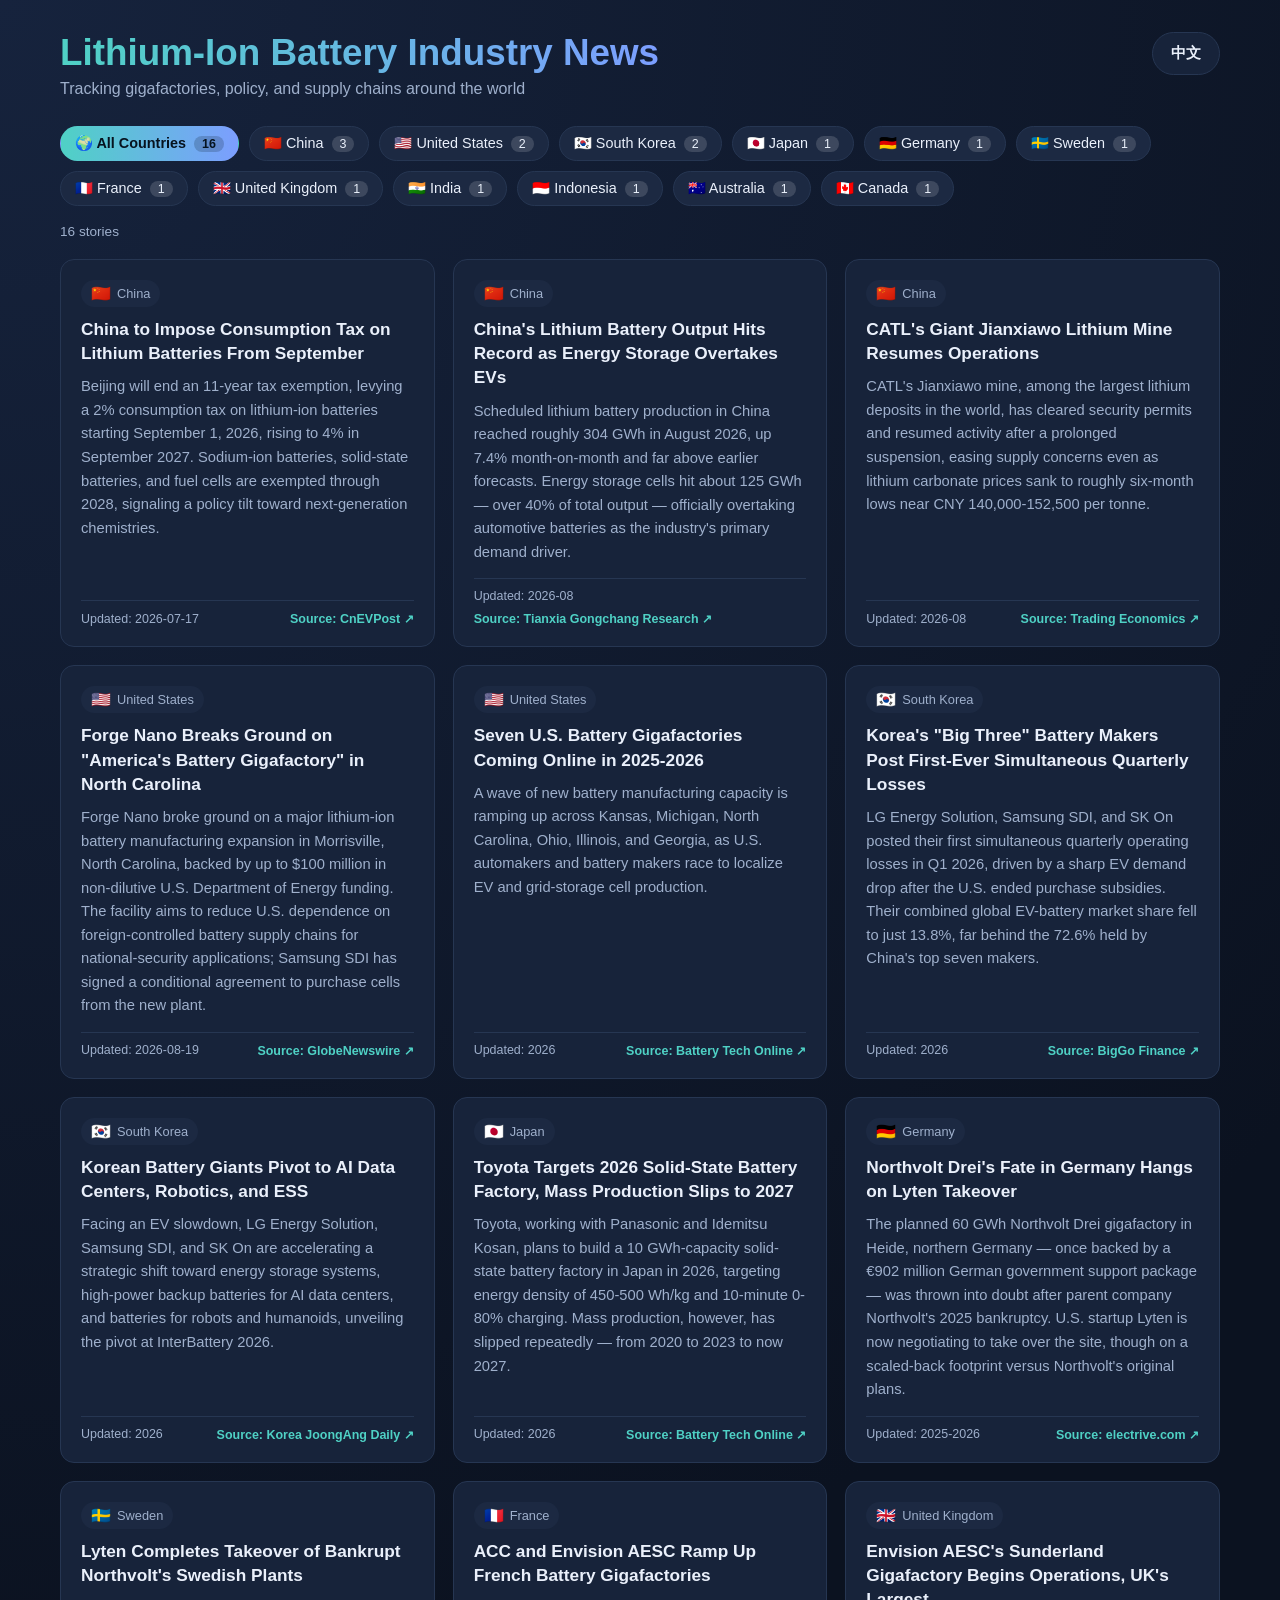
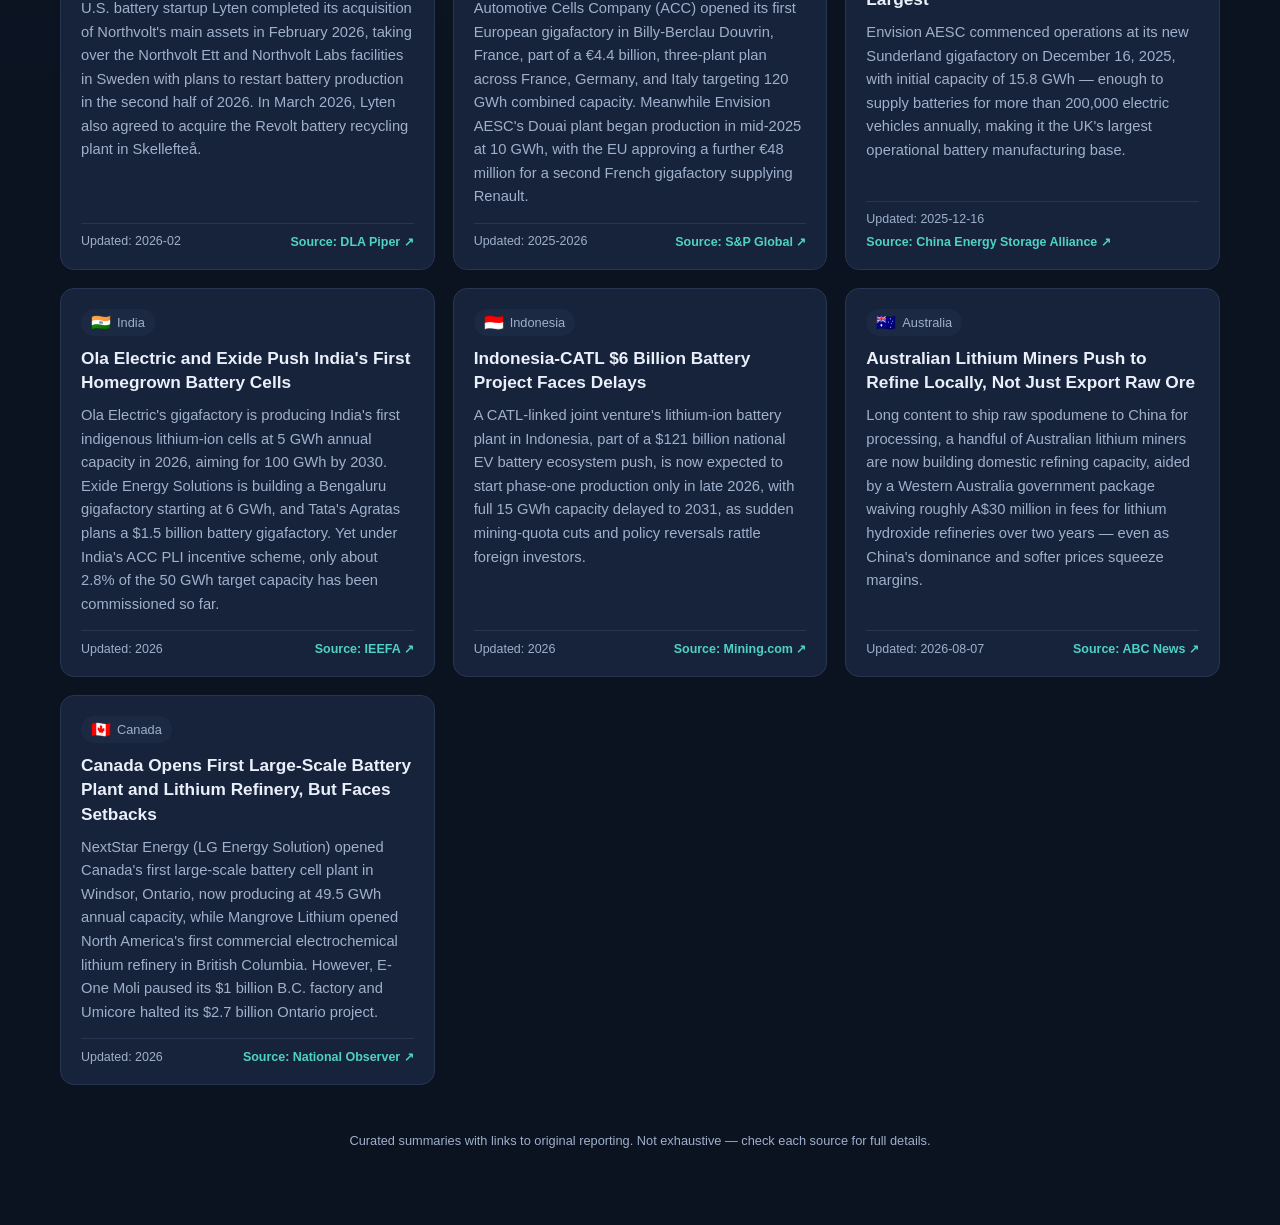
==== index.html @ c5f4ab33 "Add bilingual lithium-ion battery industry news site Static site aggregating 16 sourced news stories" ====
<!DOCTYPE html>
<html lang="en">
<head>
  <meta charset="UTF-8" />
  <meta name="viewport" content="width=device-width, initial-scale=1.0" />
  <title>Lithium-Ion Battery Industry News</title>
  <link rel="stylesheet" href="css/style.css" />
</head>
<body>
  <div class="page">
    <header class="hero">
      <div class="hero__text">
        <h1 id="site-title">Lithium-Ion Battery Industry News</h1>
        <p id="site-subtitle">Tracking gigafactories, policy, and supply chains around the world</p>
      </div>
      <button id="lang-toggle" type="button">中文</button>
    </header>

    <nav class="chips" id="country-chips" aria-label="Filter by country"></nav>
    <p class="result-count" id="result-count"></p>

    <main class="grid" id="news-grid"></main>

    <footer class="site-footer">
      <p>Curated summaries with links to original reporting. Not exhaustive — check each source for full details.</p>
    </footer>
  </div>

  <script src="js/data.js"></script>
  <script src="js/app.js"></script>
</body>
</html>
---- css/style.css ----
:root {
  --bg: #0b1220;
  --bg-soft: #121b2e;
  --panel: #17233a;
  --border: #263652;
  --text: #eaf0fb;
  --text-dim: #9fb0cc;
  --accent: #4fd1c5;
  --accent-2: #7c9eff;
  --chip-bg: #1c2942;
  --radius: 14px;
}

* {
  box-sizing: border-box;
}

body {
  margin: 0;
  font-family: "Segoe UI", "PingFang SC", "Microsoft YaHei", -apple-system,
    BlinkMacSystemFont, sans-serif;
  background: radial-gradient(circle at top left, #16233d, var(--bg) 55%);
  color: var(--text);
  min-height: 100vh;
}

.page {
  max-width: 1200px;
  margin: 0 auto;
  padding: 32px 20px 64px;
}

header.hero {
  display: flex;
  justify-content: space-between;
  align-items: flex-start;
  gap: 24px;
  margin-bottom: 28px;
  flex-wrap: wrap;
}

.hero__text h1 {
  font-size: clamp(1.6rem, 3vw, 2.3rem);
  margin: 0 0 6px;
  background: linear-gradient(90deg, var(--accent), var(--accent-2));
  -webkit-background-clip: text;
  background-clip: text;
  color: transparent;
}

.hero__text p {
  margin: 0;
  color: var(--text-dim);
  font-size: 1rem;
}

#lang-toggle {
  background: var(--panel);
  border: 1px solid var(--border);
  color: var(--text);
  padding: 10px 18px;
  border-radius: 999px;
  cursor: pointer;
  font-size: 0.95rem;
  font-weight: 600;
  transition: border-color 0.15s ease, transform 0.15s ease;
  white-space: nowrap;
}

#lang-toggle:hover {
  border-color: var(--accent);
  transform: translateY(-1px);
}

.chips {
  display: flex;
  flex-wrap: wrap;
  gap: 10px;
  margin-bottom: 18px;
}

.chip {
  display: inline-flex;
  align-items: center;
  gap: 8px;
  background: var(--chip-bg);
  border: 1px solid var(--border);
  color: var(--text);
  padding: 8px 14px;
  border-radius: 999px;
  cursor: pointer;
  font-size: 0.9rem;
  transition: all 0.15s ease;
}

.chip:hover {
  border-color: var(--accent-2);
}

.chip--active {
  background: linear-gradient(90deg, var(--accent), var(--accent-2));
  color: #06131f;
  border-color: transparent;
  font-weight: 700;
}

.chip__count {
  background: rgba(255, 255, 255, 0.15);
  border-radius: 999px;
  padding: 1px 8px;
  font-size: 0.78rem;
}

.chip--active .chip__count {
  background: rgba(6, 19, 31, 0.2);
}

.result-count {
  color: var(--text-dim);
  font-size: 0.85rem;
  margin: 4px 0 20px;
}

.grid {
  display: grid;
  grid-template-columns: repeat(auto-fill, minmax(300px, 1fr));
  gap: 18px;
}

.card {
  background: var(--panel);
  border: 1px solid var(--border);
  border-radius: var(--radius);
  padding: 20px;
  display: flex;
  flex-direction: column;
  gap: 10px;
  transition: transform 0.15s ease, border-color 0.15s ease;
}

.card:hover {
  transform: translateY(-3px);
  border-color: var(--accent-2);
}

.card__tag {
  display: inline-flex;
  align-items: center;
  gap: 6px;
  align-self: flex-start;
  background: var(--chip-bg);
  padding: 4px 10px;
  border-radius: 999px;
  font-size: 0.8rem;
  color: var(--text-dim);
}

.card__flag {
  font-size: 1rem;
}

.card__title {
  font-size: 1.08rem;
  margin: 0;
  line-height: 1.4;
}

.card__desc {
  color: var(--text-dim);
  font-size: 0.92rem;
  line-height: 1.6;
  margin: 0;
  flex: 1;
}

.card__footer {
  display: flex;
  justify-content: space-between;
  align-items: center;
  flex-wrap: wrap;
  gap: 8px;
  font-size: 0.78rem;
  border-top: 1px solid var(--border);
  padding-top: 10px;
  margin-top: 4px;
}

.card__date {
  color: var(--text-dim);
}

.card__source {
  color: var(--accent);
  text-decoration: none;
  font-weight: 600;
}

.card__source:hover {
  text-decoration: underline;
}

.empty-state {
  color: var(--text-dim);
  grid-column: 1 / -1;
  text-align: center;
  padding: 40px 0;
}

footer.site-footer {
  margin-top: 48px;
  text-align: center;
  color: var(--text-dim);
  font-size: 0.8rem;
}

@media (max-width: 480px) {
  header.hero {
    flex-direction: column;
  }
  #lang-toggle {
    align-self: flex-start;
  }
}
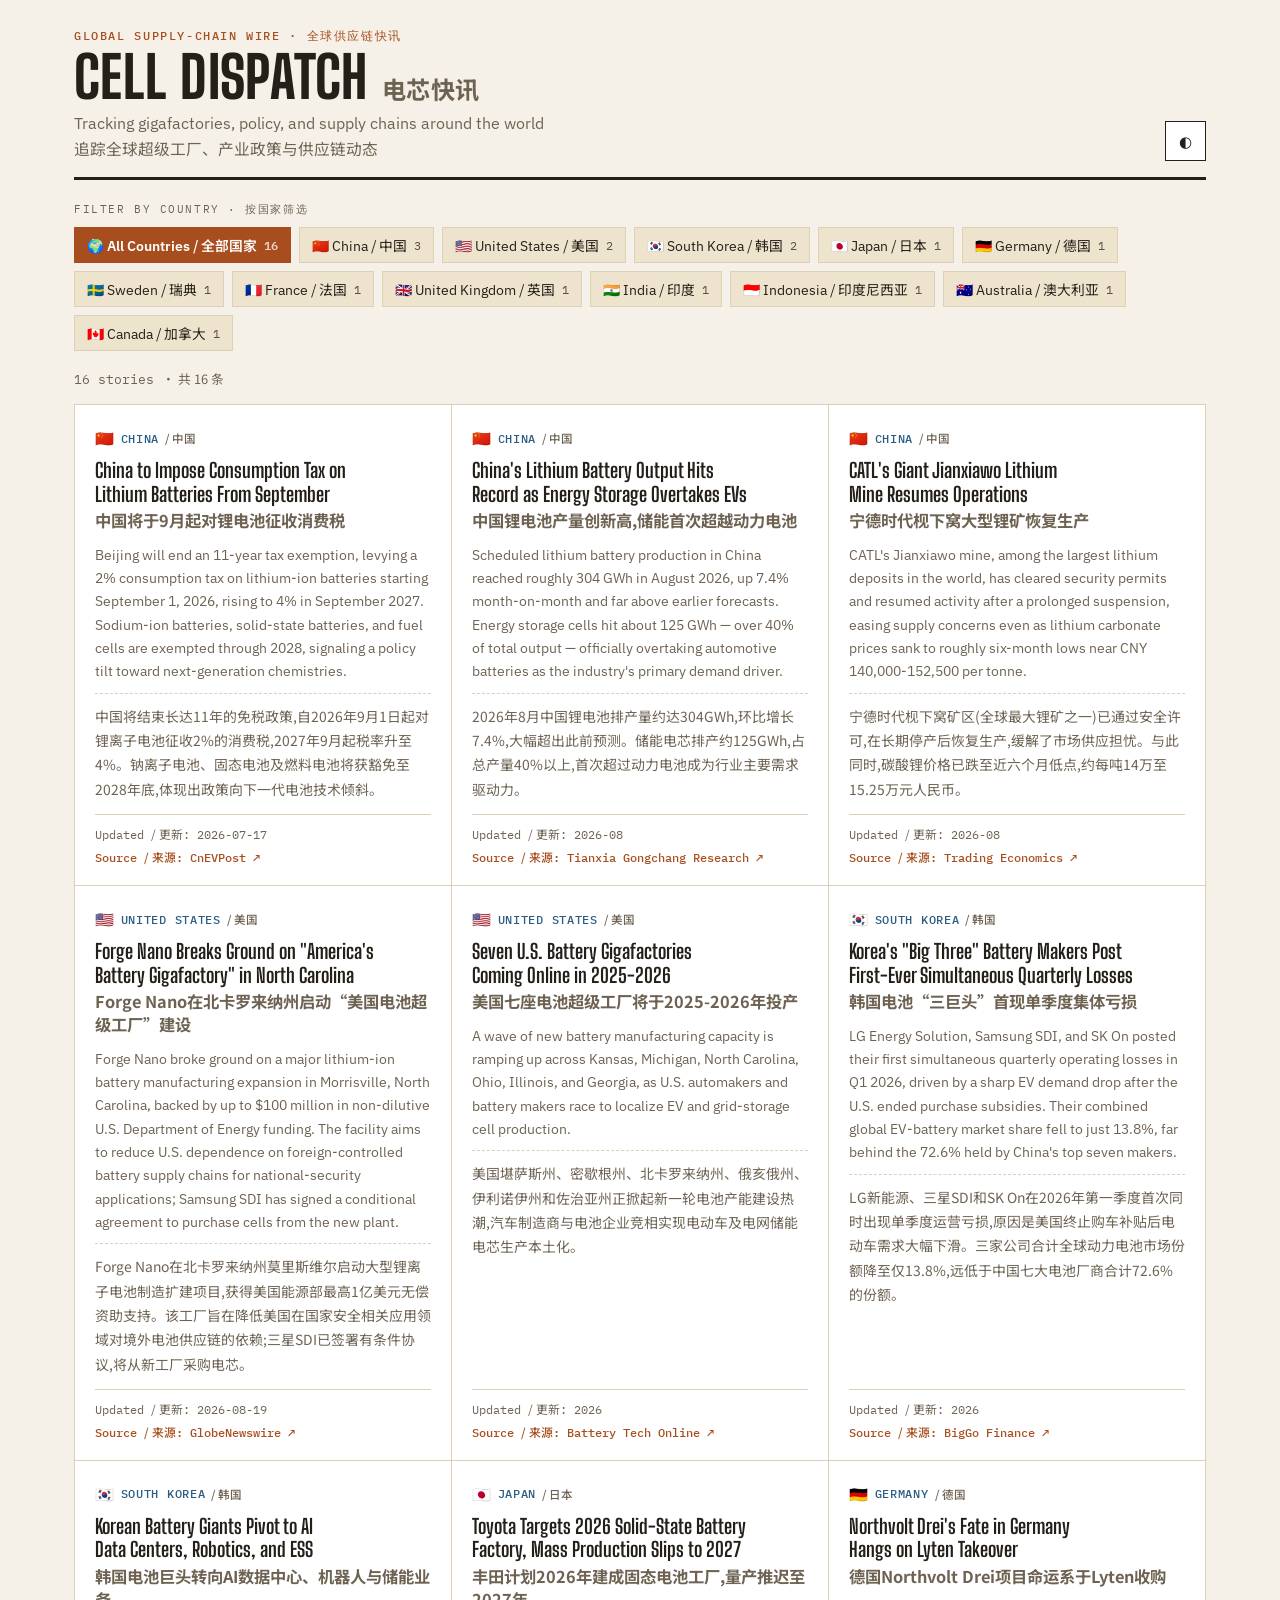
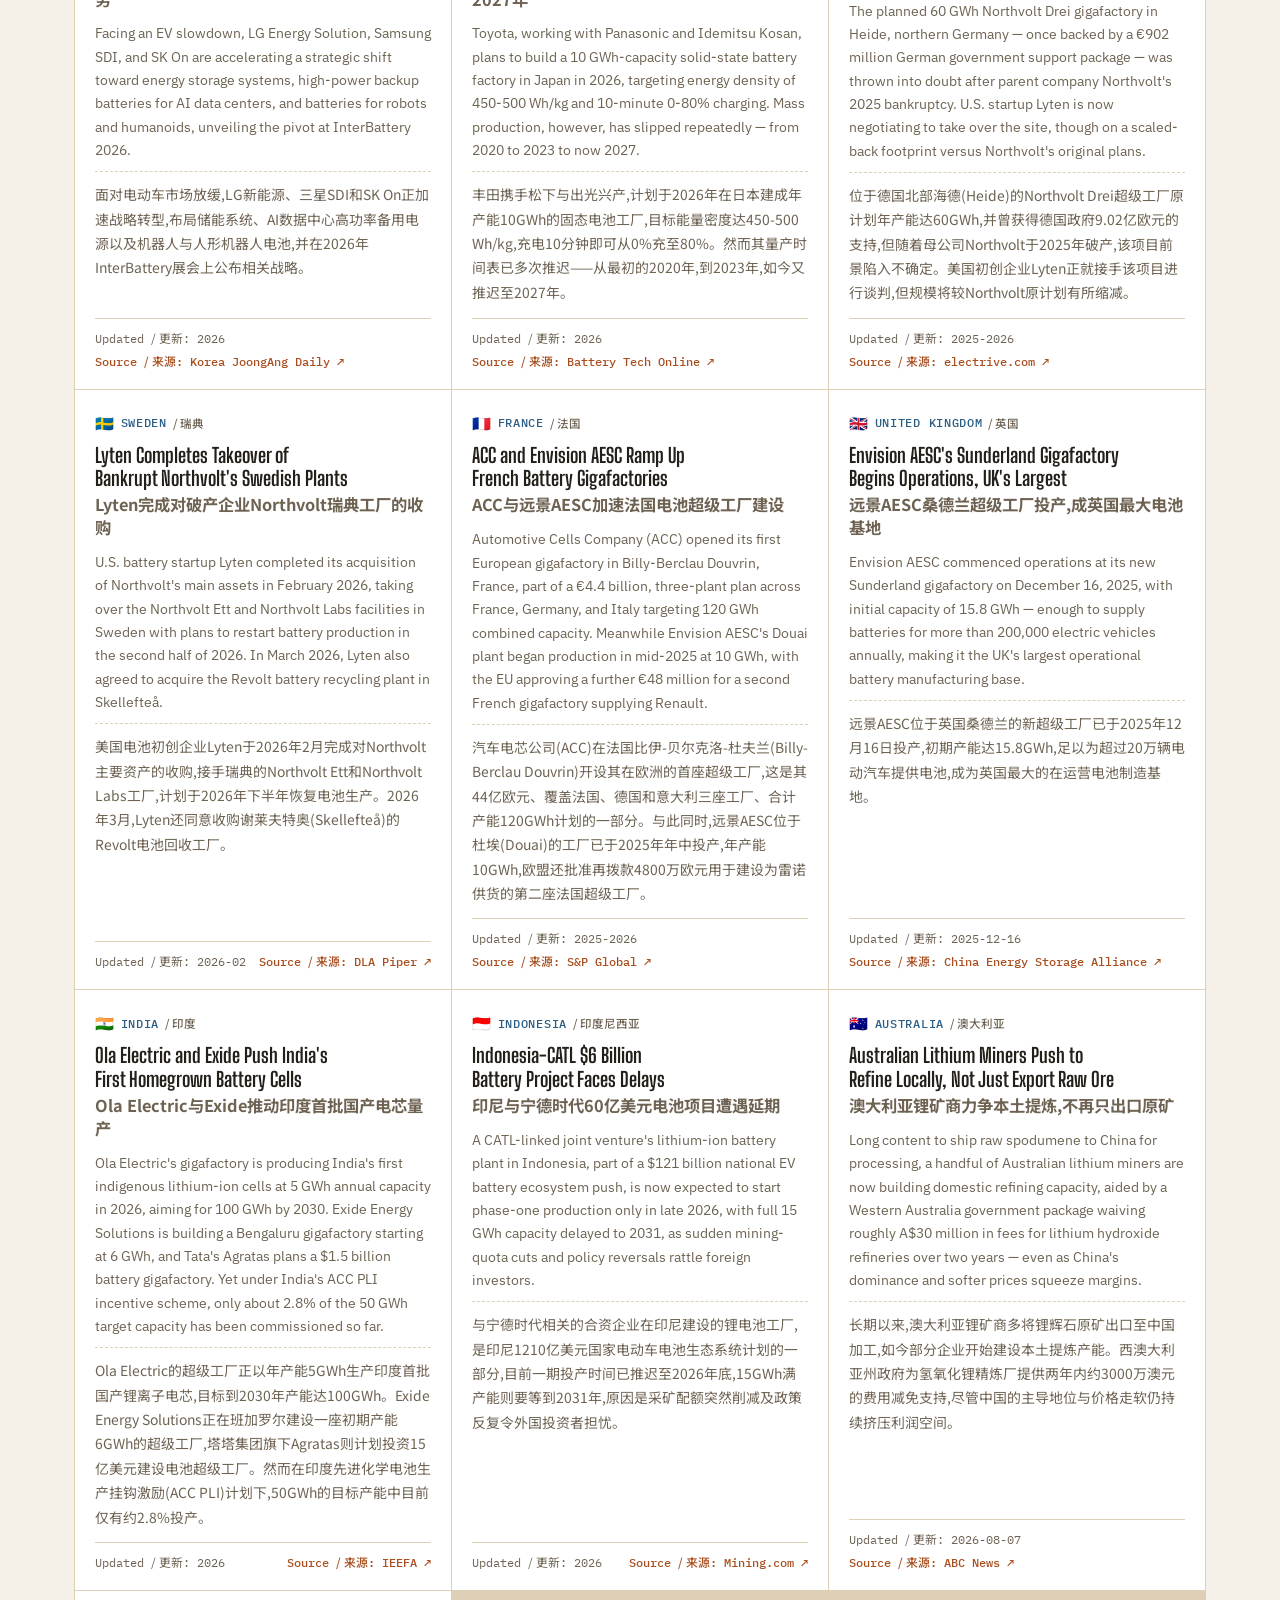
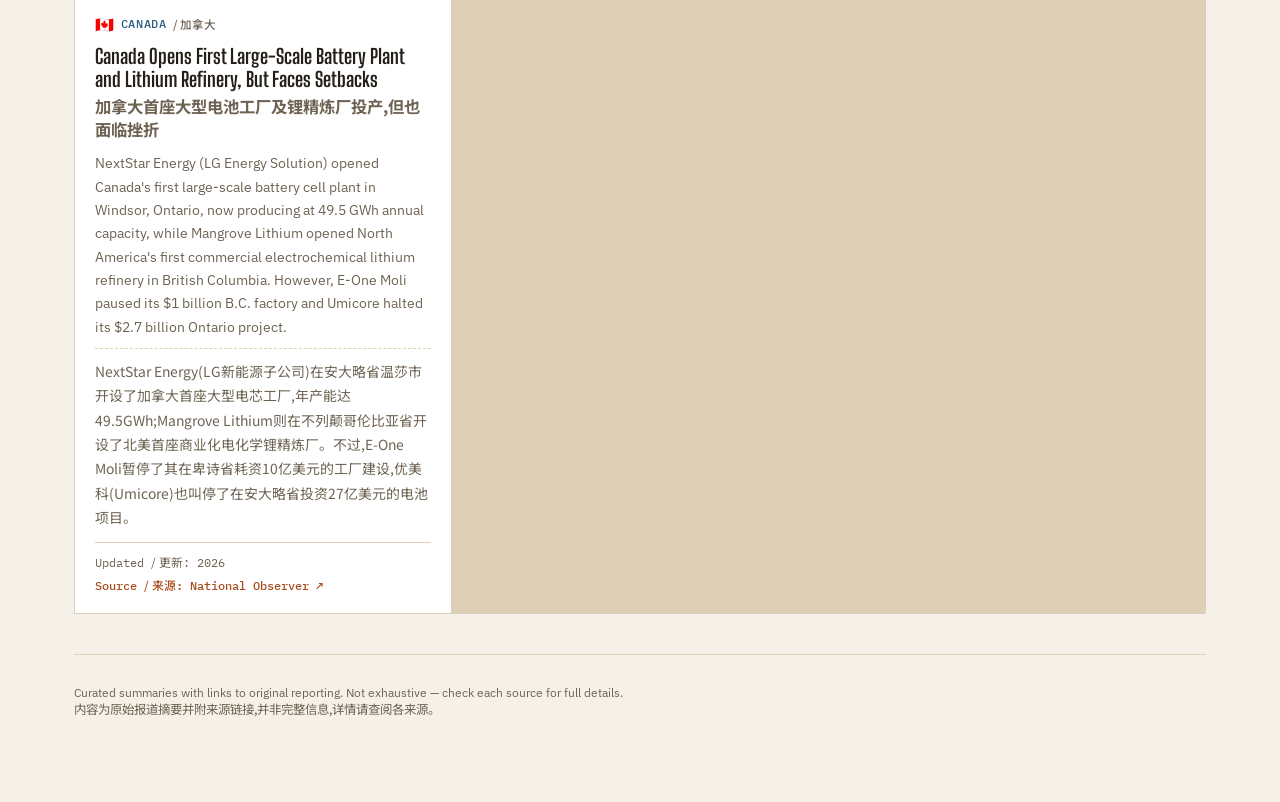
==== commit f9e5dfb9: "Show English and Chinese together instead of a language toggle Redesign as a single bilingual layout" ====
--- a/index.html
+++ b/index.html
@@ -3,26 +3,34 @@
 <head>
   <meta charset="UTF-8" />
   <meta name="viewport" content="width=device-width, initial-scale=1.0" />
-  <title>Lithium-Ion Battery Industry News</title>
+  <title>Cell Dispatch</title>
+  <link rel="preconnect" href="https://fonts.googleapis.com">
+  <link rel="stylesheet" href="https://fonts.googleapis.com/css2?family=Big+Shoulders+Display:wght@600;700;800&family=IBM+Plex+Sans:wght@400;500;600&family=IBM+Plex+Mono:wght@400;500&family=Noto+Sans+SC:wght@400;500;700&display=swap">
   <link rel="stylesheet" href="css/style.css" />
 </head>
 <body>
-  <div class="page">
-    <header class="hero">
-      <div class="hero__text">
-        <h1 id="site-title">Lithium-Ion Battery Industry News</h1>
-        <p id="site-subtitle">Tracking gigafactories, policy, and supply chains around the world</p>
+  <div class="wrap">
+    <header class="masthead">
+      <div>
+        <p class="masthead__eyebrow">Global supply-chain wire · 全球供应链快讯</p>
+        <h1 class="masthead__title">CELL DISPATCH<span class="masthead__title-zh">电芯快讯</span></h1>
+        <p class="masthead__sub">Tracking gigafactories, policy, and supply chains around the world<span class="masthead__sub-zh zh">追踪全球超级工厂、产业政策与供应链动态</span></p>
       </div>
-      <button id="lang-toggle" type="button">中文</button>
+      <div class="masthead__controls">
+        <button id="theme-toggle" type="button" title="Toggle theme" aria-label="Toggle theme">◐</button>
+      </div>
     </header>
 
-    <nav class="chips" id="country-chips" aria-label="Filter by country"></nav>
+    <nav class="filter-strip" aria-label="Filter by country">
+      <p class="filter-label">Filter by country · 按国家筛选</p>
+      <div class="chips" id="country-chips"></div>
+    </nav>
     <p class="result-count" id="result-count"></p>
 
     <main class="grid" id="news-grid"></main>
 
     <footer class="site-footer">
-      <p>Curated summaries with links to original reporting. Not exhaustive — check each source for full details.</p>
+      <p>Curated summaries with links to original reporting. Not exhaustive — check each source for full details.<br><span class="zh">内容为原始报道摘要并附来源链接,并非完整信息,详情请查阅各来源。</span></p>
     </footer>
   </div>
 
--- a/css/style.css
+++ b/css/style.css
@@ -1,146 +1,237 @@
 :root {
-  --bg: #0b1220;
-  --bg-soft: #121b2e;
-  --panel: #17233a;
-  --border: #263652;
-  --text: #eaf0fb;
-  --text-dim: #9fb0cc;
-  --accent: #4fd1c5;
-  --accent-2: #7c9eff;
-  --chip-bg: #1c2942;
-  --radius: 14px;
-}
-
-* {
-  box-sizing: border-box;
+  --bg: #f5f1e9;
+  --surface: #ffffff;
+  --surface-2: #efe7d8;
+  --border: #ddd0b7;
+  --text: #241f18;
+  --text-dim: #6e6353;
+  --accent: #a84e1e;
+  --accent-ink: #ffffff;
+  --accent-2: #2b5d84;
+  --chip-bg: #eee3cd;
+  --shadow: 0 1px 2px rgba(40, 30, 10, 0.06);
+}
+
+@media (prefers-color-scheme: dark) {
+  :root:not([data-theme="light"]) {
+    --bg: #16130e;
+    --surface: #201a12;
+    --surface-2: #291f14;
+    --border: #3c3020;
+    --text: #f3ecdd;
+    --text-dim: #ab9c81;
+    --accent: #e18644;
+    --accent-ink: #1a1006;
+    --accent-2: #7bacd6;
+    --chip-bg: #2a2013;
+    --shadow: 0 1px 2px rgba(0, 0, 0, 0.35);
+  }
+}
+
+:root[data-theme="dark"] {
+  --bg: #16130e;
+  --surface: #201a12;
+  --surface-2: #291f14;
+  --border: #3c3020;
+  --text: #f3ecdd;
+  --text-dim: #ab9c81;
+  --accent: #e18644;
+  --accent-ink: #1a1006;
+  --accent-2: #7bacd6;
+  --chip-bg: #2a2013;
+  --shadow: 0 1px 2px rgba(0, 0, 0, 0.35);
+}
+
+* { box-sizing: border-box; }
+
+html, body {
+  margin: 0;
+  padding: 0;
 }
 
 body {
-  margin: 0;
-  font-family: "Segoe UI", "PingFang SC", "Microsoft YaHei", -apple-system,
-    BlinkMacSystemFont, sans-serif;
-  background: radial-gradient(circle at top left, #16233d, var(--bg) 55%);
+  background: var(--bg);
   color: var(--text);
-  min-height: 100vh;
-}
-
-.page {
-  max-width: 1200px;
+  font-family: "IBM Plex Sans", "Segoe UI", -apple-system, sans-serif;
+  -webkit-font-smoothing: antialiased;
+}
+
+.mono {
+  font-family: "IBM Plex Mono", "SFMono-Regular", Menlo, monospace;
+}
+
+.zh {
+  font-family: "Noto Sans SC", "PingFang SC", "Microsoft YaHei", sans-serif;
+}
+
+.wrap {
+  max-width: 1180px;
   margin: 0 auto;
-  padding: 32px 20px 64px;
-}
-
-header.hero {
+  padding: 28px 24px 72px;
+}
+
+/* ---------- Masthead ---------- */
+.masthead {
   display: flex;
   justify-content: space-between;
-  align-items: flex-start;
-  gap: 24px;
-  margin-bottom: 28px;
+  align-items: flex-end;
+  gap: 20px;
   flex-wrap: wrap;
-}
-
-.hero__text h1 {
-  font-size: clamp(1.6rem, 3vw, 2.3rem);
+  border-bottom: 3px solid var(--text);
+  padding-bottom: 16px;
+  margin-bottom: 22px;
+}
+
+.masthead__eyebrow {
+  font-family: "IBM Plex Mono", monospace;
+  font-size: 0.72rem;
+  letter-spacing: 0.14em;
+  text-transform: uppercase;
+  color: var(--accent);
+  font-weight: 500;
   margin: 0 0 6px;
-  background: linear-gradient(90deg, var(--accent), var(--accent-2));
-  -webkit-background-clip: text;
-  background-clip: text;
-  color: transparent;
-}
-
-.hero__text p {
-  margin: 0;
-  color: var(--text-dim);
-  font-size: 1rem;
-}
-
-#lang-toggle {
-  background: var(--panel);
-  border: 1px solid var(--border);
+}
+
+.masthead__title {
+  font-family: "Big Shoulders Display", "Arial Narrow", sans-serif;
+  font-weight: 800;
+  font-size: clamp(2.4rem, 6vw, 3.6rem);
+  line-height: 0.92;
+  letter-spacing: 0.005em;
+  margin: 0;
+  text-wrap: balance;
+  display: flex;
+  align-items: baseline;
+  gap: 14px;
+  flex-wrap: wrap;
+}
+
+.masthead__title-zh {
+  font-family: "Noto Sans SC", sans-serif;
+  font-weight: 700;
+  font-size: 0.42em;
+  color: var(--text-dim);
+  letter-spacing: 0.02em;
+}
+
+.masthead__sub {
+  margin: 8px 0 0;
+  color: var(--text-dim);
+  font-size: 0.98rem;
+  max-width: 50ch;
+  line-height: 1.6;
+}
+
+.masthead__sub-zh {
+  font-family: "Noto Sans SC", sans-serif;
+  display: block;
+}
+
+.masthead__controls {
+  display: flex;
+  align-items: center;
+  gap: 10px;
+}
+
+button {
+  font-family: inherit;
+  cursor: pointer;
+}
+
+#theme-toggle {
+  background: var(--surface);
+  border: 1.5px solid var(--text);
   color: var(--text);
-  padding: 10px 18px;
-  border-radius: 999px;
-  cursor: pointer;
+  padding: 9px 13px;
+  font-family: "IBM Plex Mono", monospace;
   font-size: 0.95rem;
-  font-weight: 600;
-  transition: border-color 0.15s ease, transform 0.15s ease;
-  white-space: nowrap;
-}
-
-#lang-toggle:hover {
-  border-color: var(--accent);
-  transform: translateY(-1px);
+  font-weight: 500;
+  transition: background 0.15s ease, color 0.15s ease;
+}
+
+#theme-toggle:hover {
+  background: var(--text);
+  color: var(--bg);
+}
+
+/* ---------- Filter strip ---------- */
+.filter-strip {
+  margin-bottom: 6px;
+}
+
+.filter-label {
+  font-family: "IBM Plex Mono", monospace;
+  font-size: 0.7rem;
+  text-transform: uppercase;
+  letter-spacing: 0.14em;
+  color: var(--text-dim);
+  margin: 0 0 10px;
 }
 
 .chips {
   display: flex;
   flex-wrap: wrap;
-  gap: 10px;
-  margin-bottom: 18px;
+  gap: 8px;
 }
 
 .chip {
   display: inline-flex;
   align-items: center;
-  gap: 8px;
+  gap: 7px;
   background: var(--chip-bg);
   border: 1px solid var(--border);
   color: var(--text);
-  padding: 8px 14px;
-  border-radius: 999px;
-  cursor: pointer;
-  font-size: 0.9rem;
-  transition: all 0.15s ease;
+  padding: 7px 12px;
+  font-size: 0.86rem;
+  transition: border-color 0.15s ease, background 0.15s ease;
 }
 
 .chip:hover {
-  border-color: var(--accent-2);
+  border-color: var(--accent);
 }
 
 .chip--active {
-  background: linear-gradient(90deg, var(--accent), var(--accent-2));
-  color: #06131f;
-  border-color: transparent;
-  font-weight: 700;
+  background: var(--accent);
+  color: var(--accent-ink);
+  border-color: var(--accent);
+  font-weight: 600;
 }
 
 .chip__count {
-  background: rgba(255, 255, 255, 0.15);
-  border-radius: 999px;
-  padding: 1px 8px;
-  font-size: 0.78rem;
-}
-
-.chip--active .chip__count {
-  background: rgba(6, 19, 31, 0.2);
+  font-family: "IBM Plex Mono", monospace;
+  font-size: 0.74rem;
+  opacity: 0.75;
 }
 
 .result-count {
-  color: var(--text-dim);
-  font-size: 0.85rem;
-  margin: 4px 0 20px;
-}
-
+  font-family: "IBM Plex Mono", monospace;
+  color: var(--text-dim);
+  font-size: 0.8rem;
+  margin: 18px 0 16px;
+}
+
+/* ---------- Card grid ---------- */
 .grid {
   display: grid;
-  grid-template-columns: repeat(auto-fill, minmax(300px, 1fr));
-  gap: 18px;
+  grid-template-columns: repeat(auto-fill, minmax(310px, 1fr));
+  gap: 1px;
+  background: var(--border);
+  border: 1px solid var(--border);
 }
 
 .card {
-  background: var(--panel);
-  border: 1px solid var(--border);
-  border-radius: var(--radius);
+  background: var(--surface);
   padding: 20px;
   display: flex;
   flex-direction: column;
-  gap: 10px;
-  transition: transform 0.15s ease, border-color 0.15s ease;
+  gap: 11px;
+  position: relative;
+  border-top: 3px solid transparent;
+  transition: border-color 0.15s ease;
 }
 
 .card:hover {
-  transform: translateY(-3px);
-  border-color: var(--accent-2);
+  border-top-color: var(--accent);
 }
 
 .card__tag {
@@ -148,76 +239,121 @@
   align-items: center;
   gap: 6px;
   align-self: flex-start;
-  background: var(--chip-bg);
-  padding: 4px 10px;
-  border-radius: 999px;
-  font-size: 0.8rem;
-  color: var(--text-dim);
+  font-family: "IBM Plex Mono", monospace;
+  font-size: 0.72rem;
+  letter-spacing: 0.06em;
+  text-transform: uppercase;
+  color: var(--accent-2);
+  font-weight: 500;
+}
+
+.card__tag-zh {
+  text-transform: none;
+  color: var(--text-dim);
+  font-family: "Noto Sans SC", sans-serif;
+  letter-spacing: 0;
 }
 
 .card__flag {
-  font-size: 1rem;
+  font-size: 0.95rem;
+  text-transform: none;
+}
+
+.card__title-block {
+  display: flex;
+  flex-direction: column;
+  gap: 3px;
 }
 
 .card__title {
-  font-size: 1.08rem;
-  margin: 0;
+  font-family: "Big Shoulders Display", sans-serif;
+  font-weight: 700;
+  font-size: 1.26rem;
+  line-height: 1.16;
+  margin: 0;
+  text-wrap: balance;
+}
+
+.card__title-zh {
+  font-family: "Noto Sans SC", sans-serif;
+  font-weight: 700;
+  font-size: 1.02rem;
   line-height: 1.4;
+  margin: 0;
+  color: var(--text-dim);
+}
+
+.card__desc-block {
+  display: flex;
+  flex-direction: column;
+  gap: 10px;
+  flex: 1;
 }
 
 .card__desc {
   color: var(--text-dim);
-  font-size: 0.92rem;
-  line-height: 1.6;
-  margin: 0;
-  flex: 1;
+  font-size: 0.9rem;
+  line-height: 1.62;
+  margin: 0;
+}
+
+.card__desc-zh {
+  font-family: "Noto Sans SC", sans-serif;
+  color: var(--text-dim);
+  font-size: 0.87rem;
+  line-height: 1.75;
+  margin: 0;
+  padding-top: 10px;
+  border-top: 1px dashed var(--border);
 }
 
 .card__footer {
   display: flex;
   justify-content: space-between;
-  align-items: center;
+  align-items: baseline;
   flex-wrap: wrap;
-  gap: 8px;
+  gap: 6px 12px;
+  font-size: 0.74rem;
+  border-top: 1px solid var(--border);
+  padding-top: 10px;
+  margin-top: 2px;
+}
+
+.card__date {
+  font-family: "IBM Plex Mono", monospace;
+  color: var(--text-dim);
+  font-variant-numeric: tabular-nums;
+}
+
+.card__source {
+  font-family: "IBM Plex Mono", monospace;
+  color: var(--accent);
+  text-decoration: none;
+  font-weight: 500;
+}
+
+.card__source:hover {
+  text-decoration: underline;
+}
+
+.empty-state {
+  background: var(--surface);
+  color: var(--text-dim);
+  grid-column: 1 / -1;
+  text-align: center;
+  padding: 48px 0;
+}
+
+footer.site-footer {
+  margin-top: 40px;
+  color: var(--text-dim);
   font-size: 0.78rem;
   border-top: 1px solid var(--border);
-  padding-top: 10px;
-  margin-top: 4px;
-}
-
-.card__date {
-  color: var(--text-dim);
-}
-
-.card__source {
-  color: var(--accent);
-  text-decoration: none;
-  font-weight: 600;
-}
-
-.card__source:hover {
-  text-decoration: underline;
-}
-
-.empty-state {
-  color: var(--text-dim);
-  grid-column: 1 / -1;
-  text-align: center;
-  padding: 40px 0;
-}
-
-footer.site-footer {
-  margin-top: 48px;
-  text-align: center;
-  color: var(--text-dim);
-  font-size: 0.8rem;
-}
-
-@media (max-width: 480px) {
-  header.hero {
-    flex-direction: column;
-  }
-  #lang-toggle {
-    align-self: flex-start;
-  }
-}
+  padding-top: 16px;
+}
+
+a { color: var(--accent-2); }
+
+@media (max-width: 520px) {
+  .masthead { flex-direction: column; align-items: flex-start; }
+}
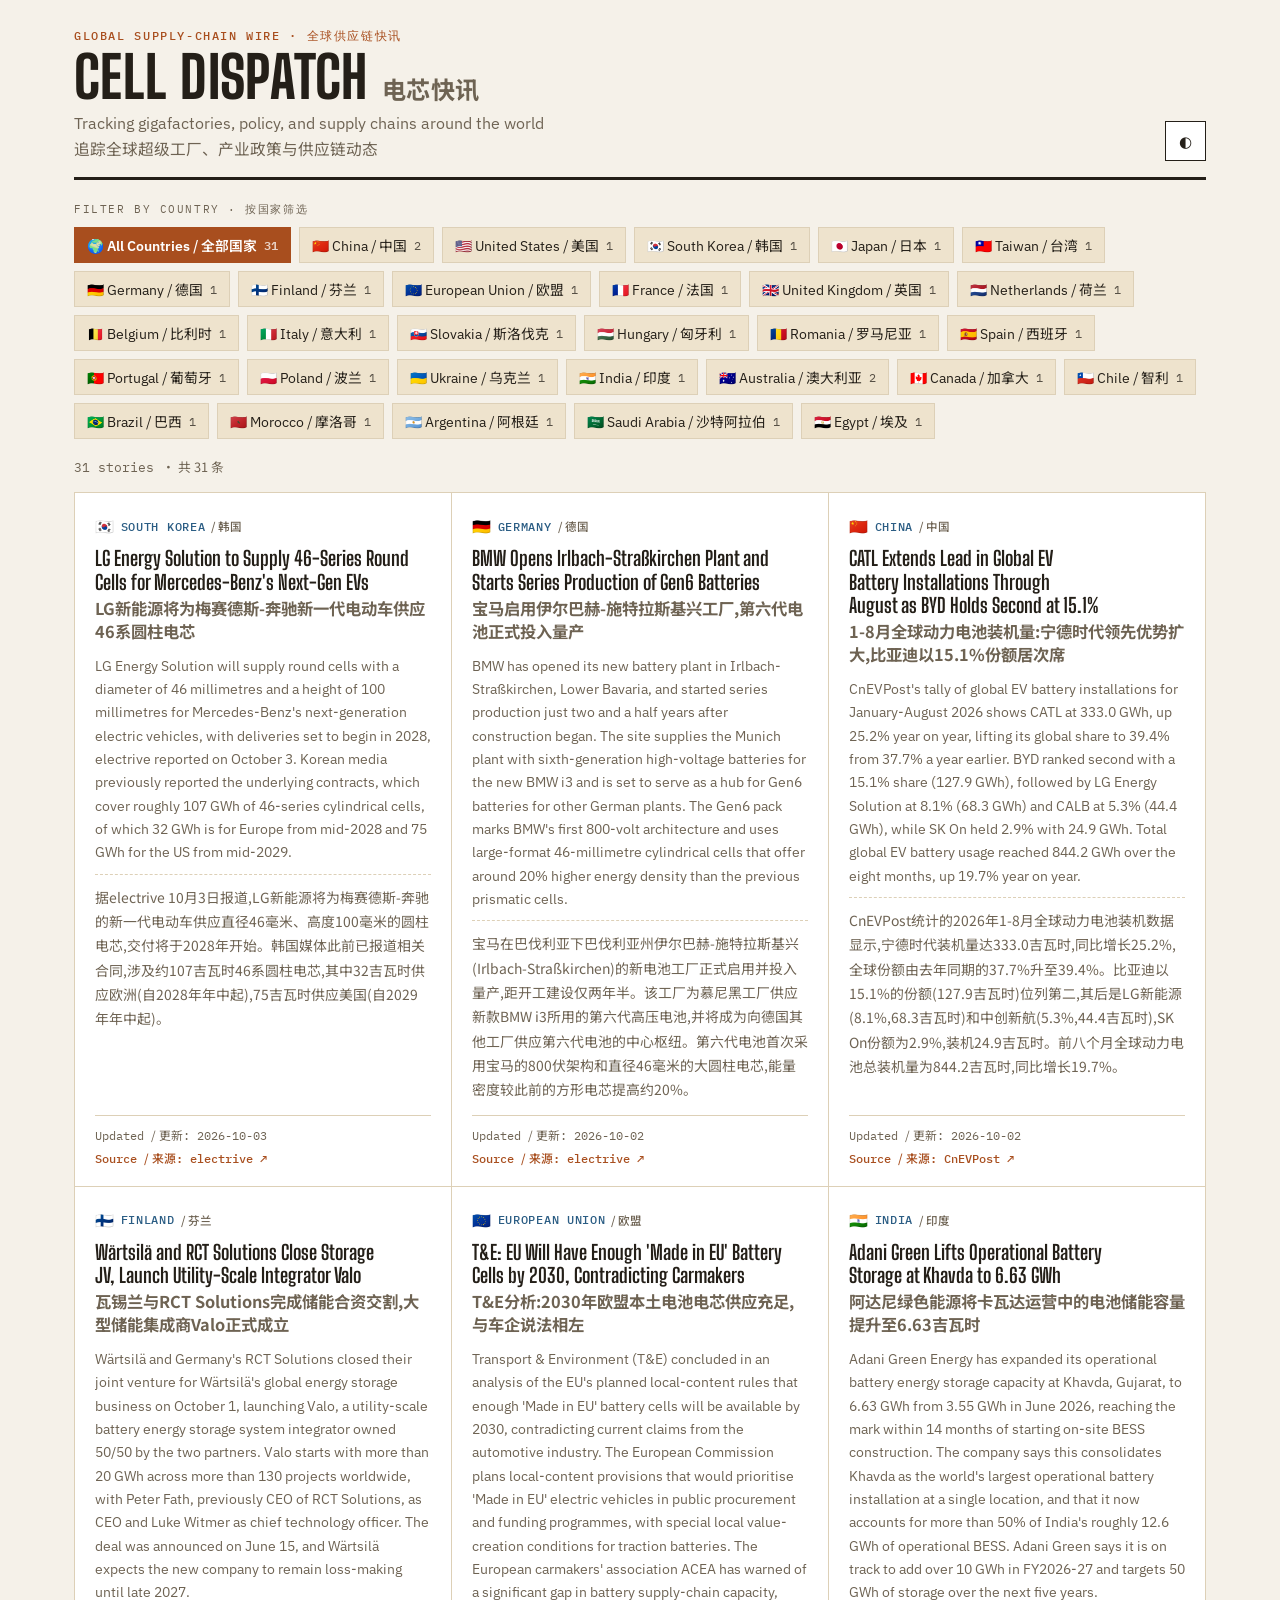
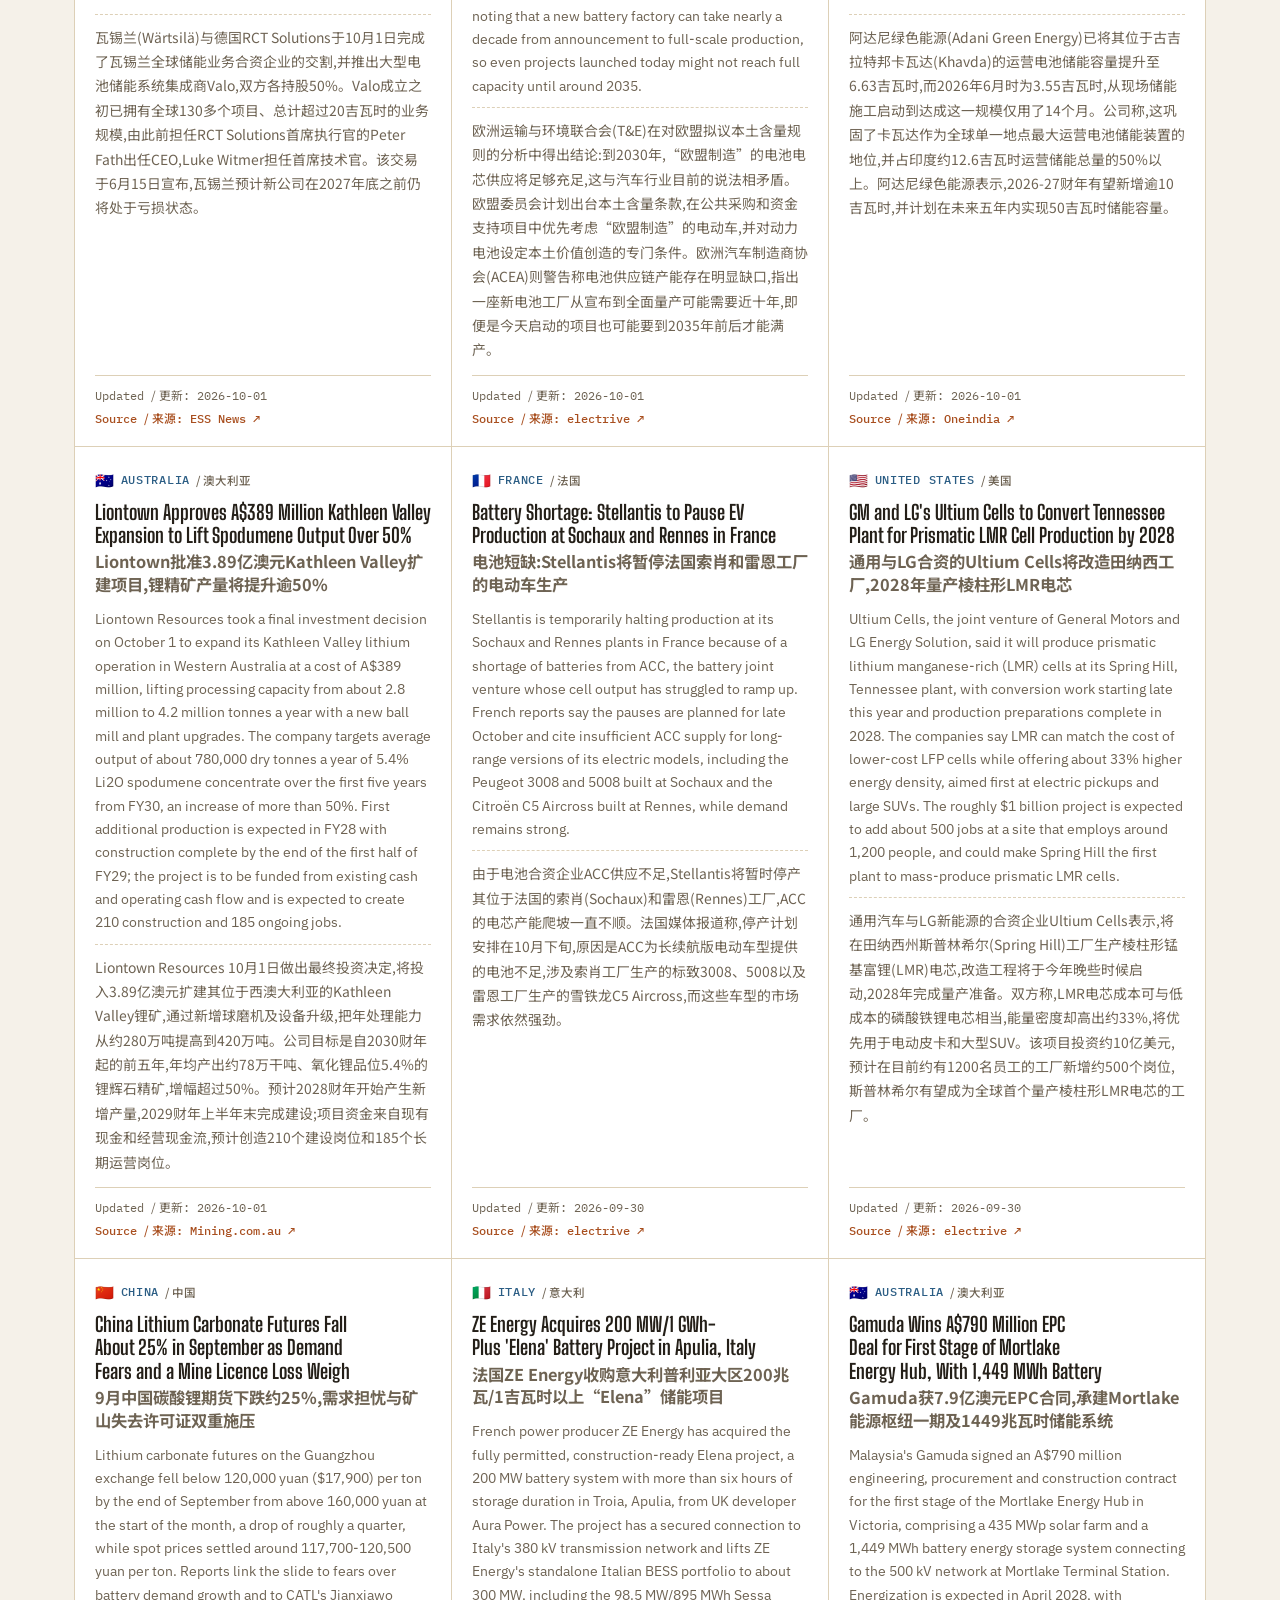
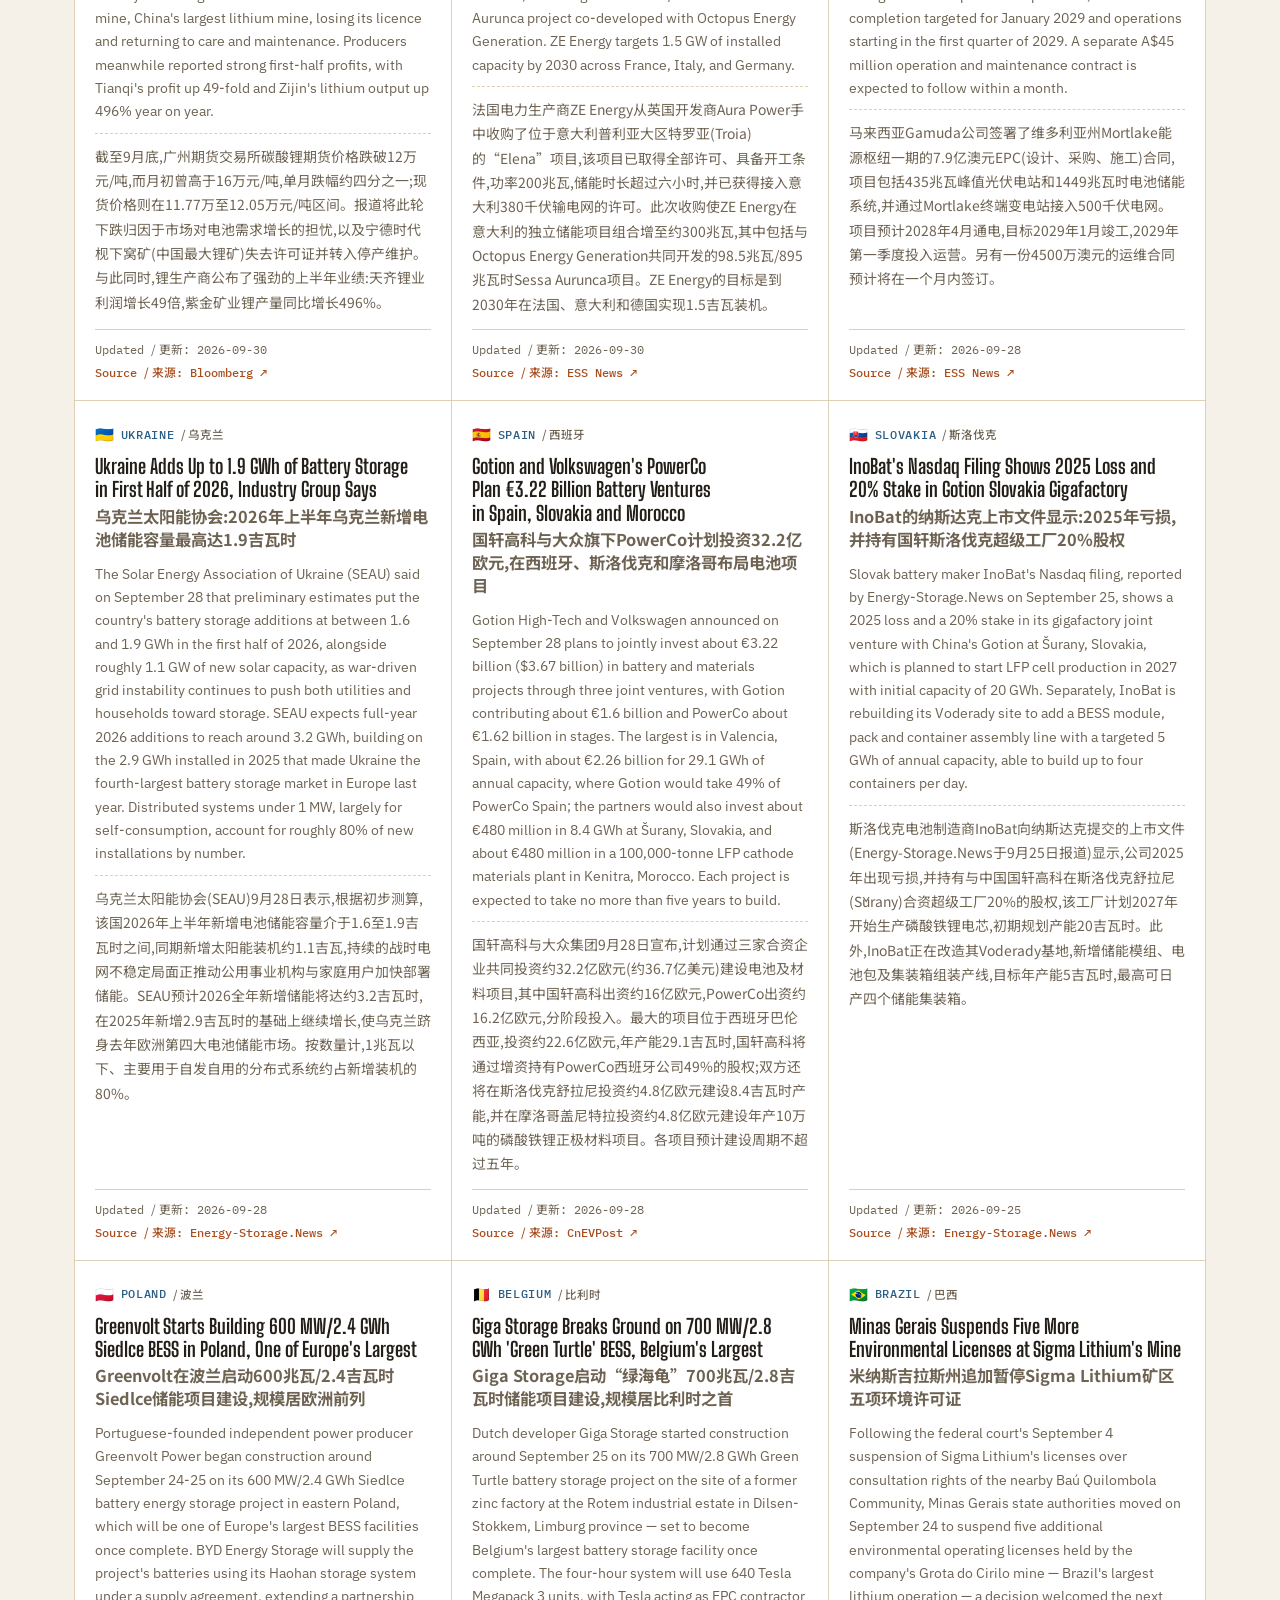
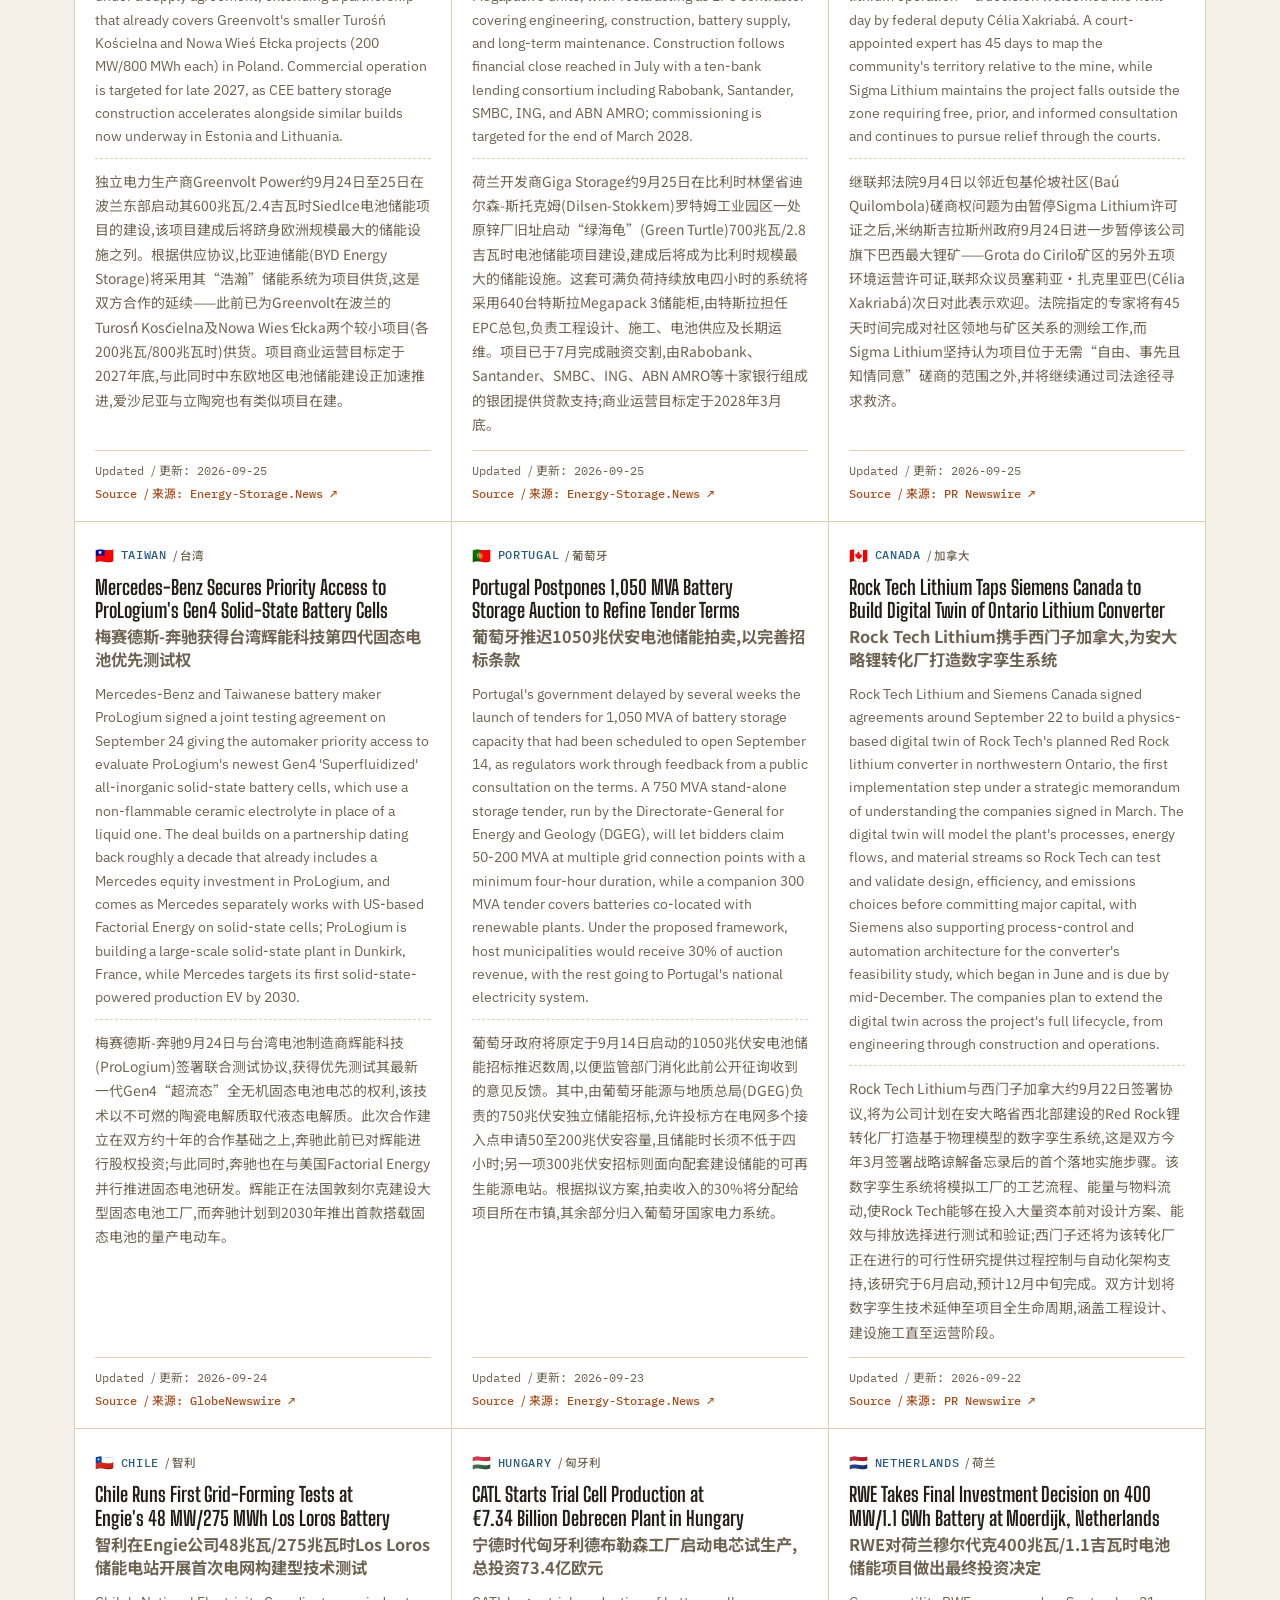
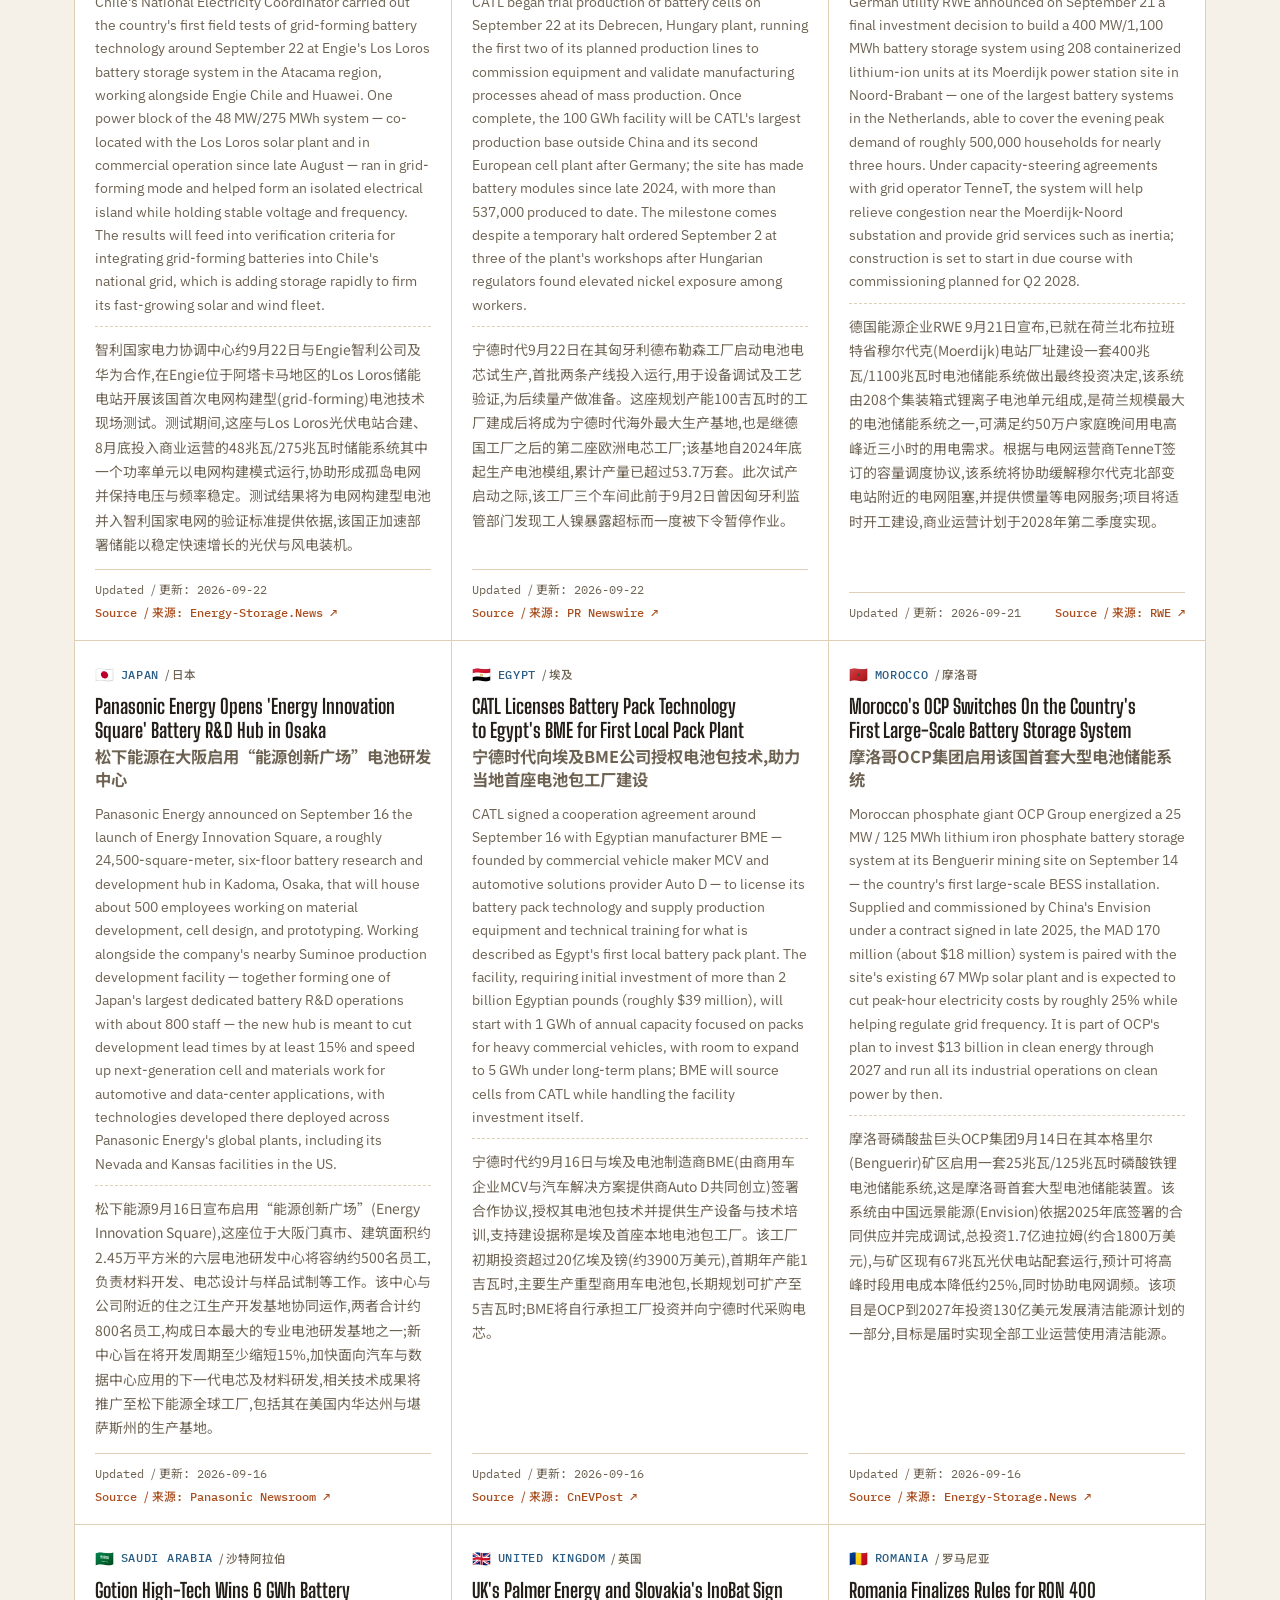
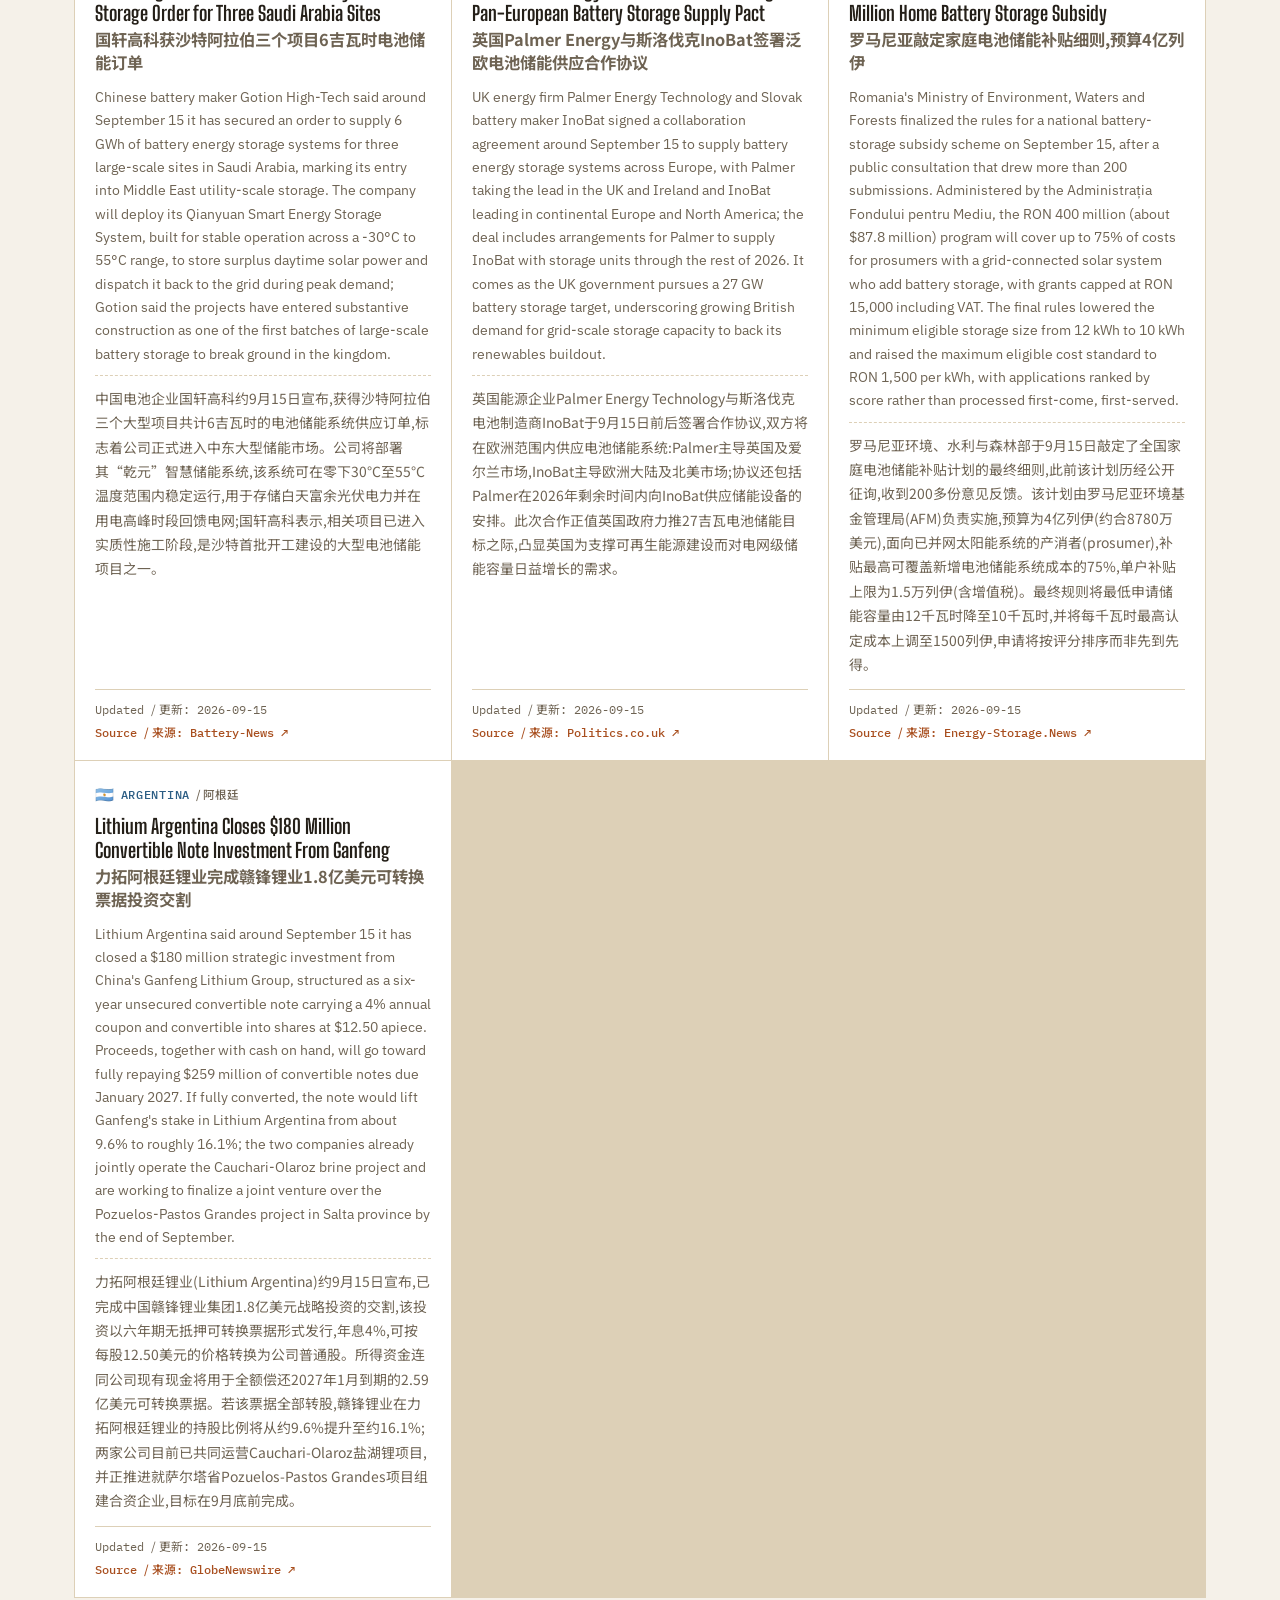
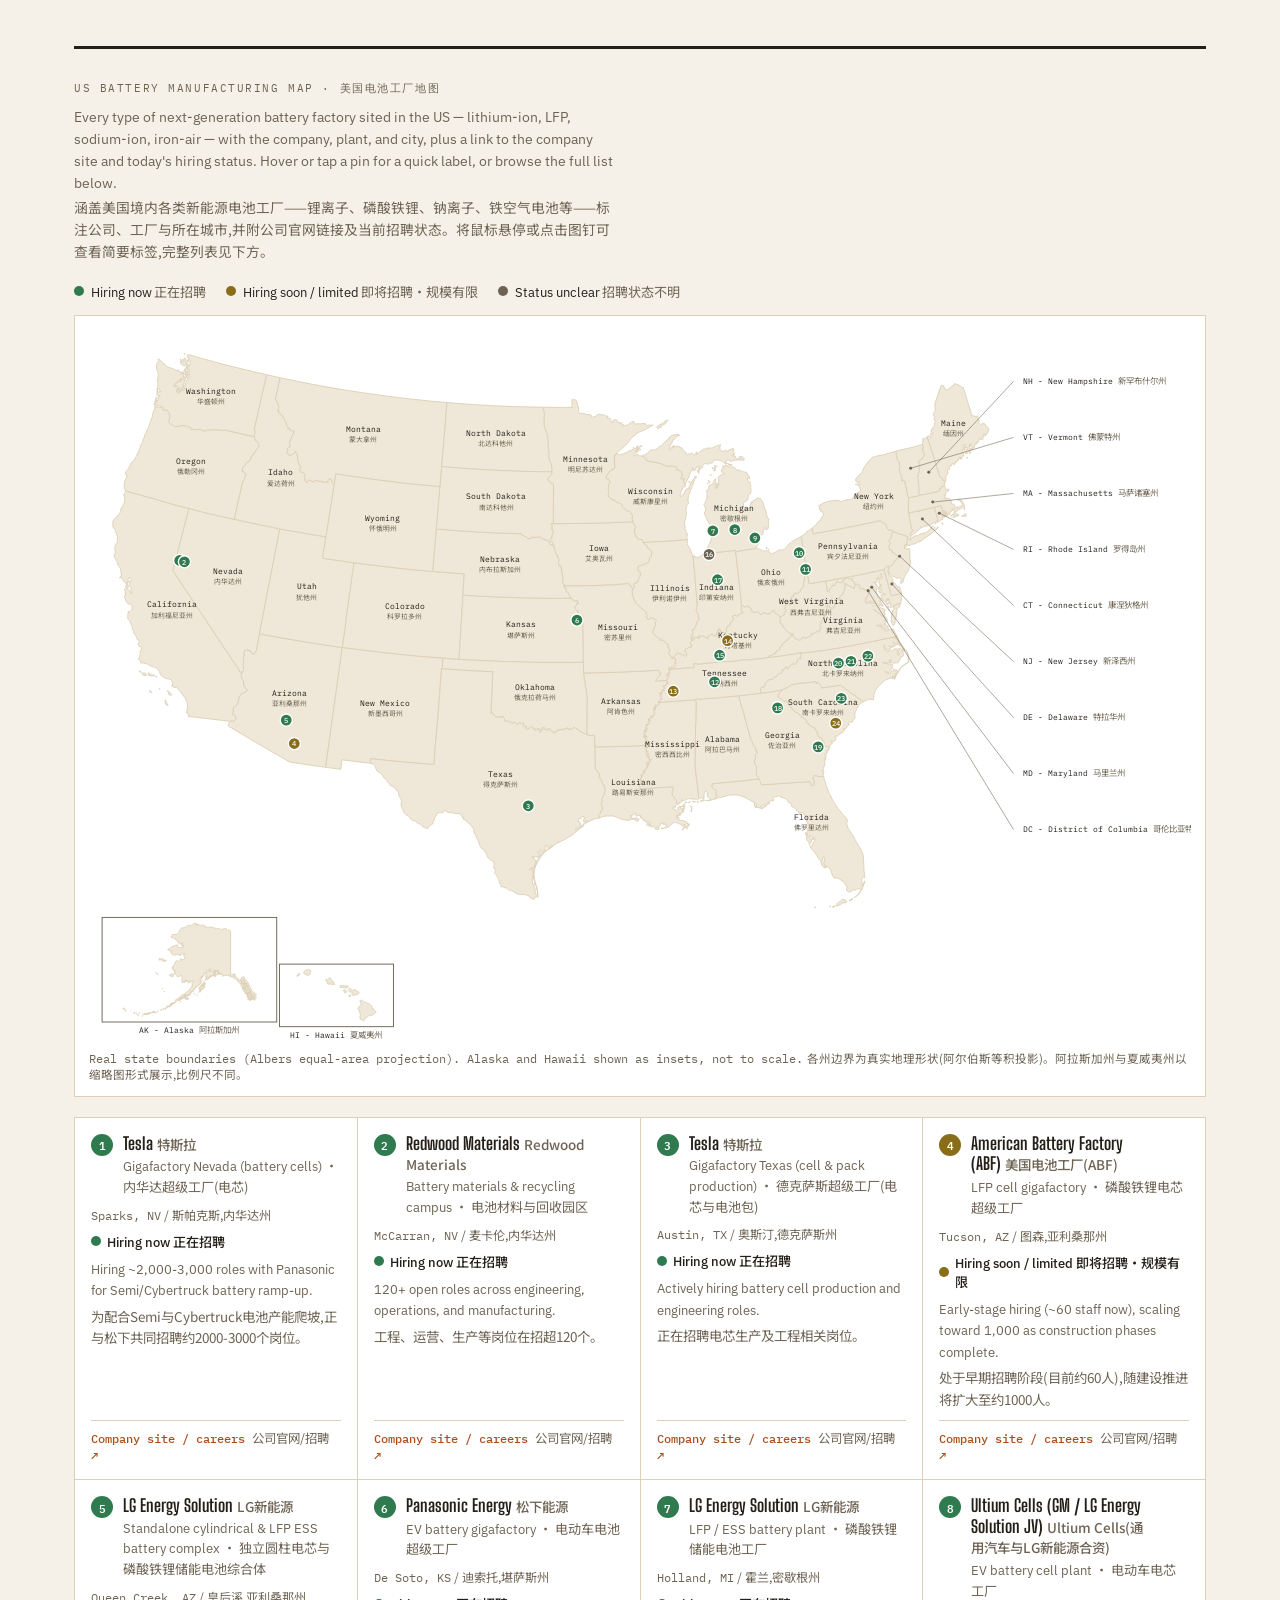
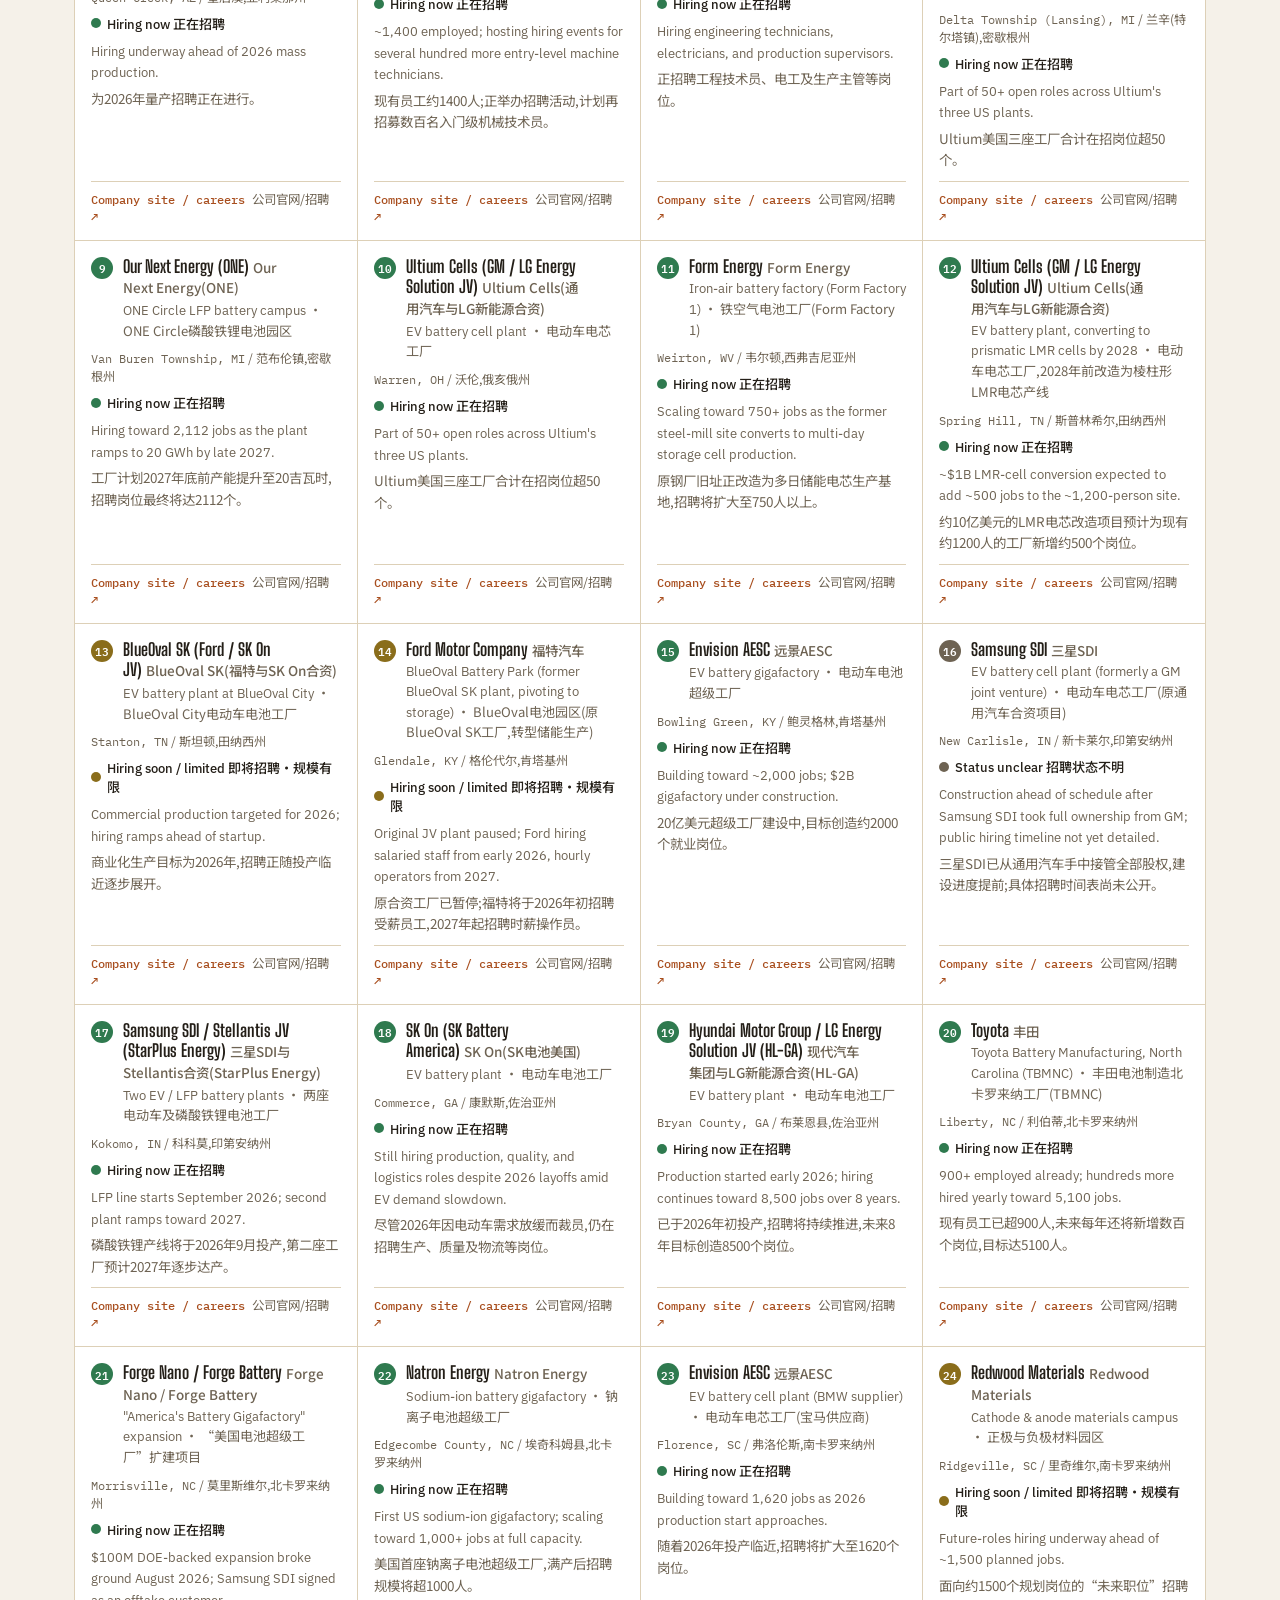
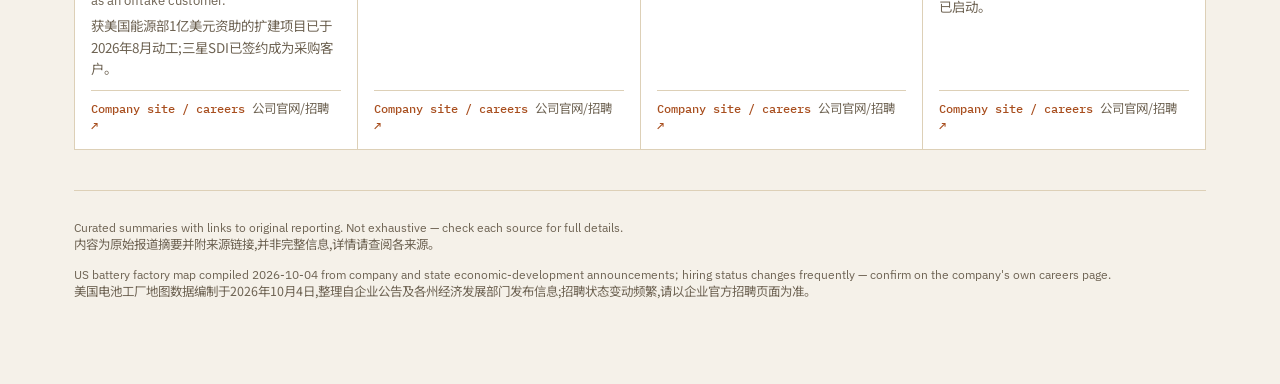
==== commit 51b67eff: "Replace schematic US map with real state-boundary map Render actual US state geometry (Albers equal-" ====
--- a/index.html
+++ b/index.html
@@ -1,4 +1,4 @@
-<!DOCTYPE html>
+<!doctype html>
 <html lang="en">
 <head>
   <meta charset="UTF-8" />
@@ -9,7 +9,7 @@
   <link rel="stylesheet" href="css/style.css" />
 </head>
 <body>
-  <div class="wrap">
+<div class="wrap">
     <header class="masthead">
       <div>
         <p class="masthead__eyebrow">Global supply-chain wire · 全球供应链快讯</p>
@@ -29,8 +29,153 @@
 
     <main class="grid" id="news-grid"></main>
 
+    <section class="usmap-section" aria-labelledby="usmap-heading">
+      <p class="filter-label" id="usmap-heading">US battery manufacturing map · 美国电池工厂地图</p>
+      <p class="usmap-note">Every type of next-generation battery factory sited in the US — lithium-ion, LFP, sodium-ion, iron-air — with the company, plant, and city, plus a link to the company site and today's hiring status. Hover or tap a pin for a quick label, or browse the full list below.<span class="zh">涵盖美国境内各类新能源电池工厂——锂离子、磷酸铁锂、钠离子、铁空气电池等——标注公司、工厂与所在城市,并附公司官网链接及当前招聘状态。将鼠标悬停或点击图钉可查看简要标签,完整列表见下方。</span></p>
+
+      <div class="usmap-layout">
+        <div class="usmap-legend">
+          <span class="legend-item"><i class="dot dot--hiring"></i><span>Hiring now<span class="zh">正在招聘</span></span></span>
+          <span class="legend-item"><i class="dot dot--soon"></i><span>Hiring soon / limited<span class="zh">即将招聘·规模有限</span></span></span>
+          <span class="legend-item"><i class="dot dot--unclear"></i><span>Status unclear<span class="zh">招聘状态不明</span></span></span>
+        </div>
+
+        <figure class="usmap-figure">
+          <svg class="usmap-svg" viewBox="0 0 1180 760" role="img" aria-label="Map of the United States, with real state boundaries, every state labeled in English and Chinese, and pins marking battery factory locations">
+      <path class="state" d="M654.5,504.5 L658.4,503.5 L658.4,503.0 L659.4,503.7 L658.8,504.3 L658.1,504.1 L656.9,504.2 L655.5,504.7 L654.5,504.5 Z M648.1,396.0 L648.1,395.7 L658.0,395.0 L662.1,394.6 L672.7,393.9 L678.8,393.3 L681.2,393.1 L691.7,392.0 L695.7,391.7 L697.4,397.9 L699.9,406.4 L701.9,413.6 L703.4,419.3 L705.1,425.2 L708.9,438.9 L709.6,439.4 L709.4,440.1 L710.4,440.9 L711.1,443.8 L711.9,445.1 L713.2,446.3 L713.6,447.9 L714.3,448.5 L713.9,450.9 L715.2,451.3 L716.1,452.0 L715.5,453.1 L714.8,453.1 L714.9,453.6 L714.0,454.1 L713.3,455.2 L713.6,456.3 L713.7,458.0 L713.4,459.7 L712.6,461.2 L712.5,462.1 L713.2,464.5 L713.1,465.4 L714.6,466.9 L715.1,469.2 L714.7,470.4 L715.0,471.2 L714.6,472.8 L714.9,474.3 L714.4,474.8 L714.9,475.7 L714.8,476.8 L716.4,478.4 L717.0,479.6 L717.3,480.8 L712.6,481.3 L707.7,482.0 L700.1,482.9 L688.1,484.1 L678.7,484.9 L667.2,486.0 L667.5,486.7 L666.8,489.0 L667.0,489.5 L668.7,490.9 L669.0,491.6 L671.6,493.0 L672.0,494.3 L671.1,496.4 L671.4,497.4 L672.9,498.3 L671.7,499.1 L671.3,500.7 L670.7,501.1 L671.2,501.5 L670.2,502.1 L667.6,503.0 L664.9,503.7 L660.9,504.1 L662.1,503.2 L663.0,503.7 L665.4,502.9 L665.6,502.3 L664.4,501.4 L663.9,500.6 L662.4,499.8 L661.8,498.1 L662.3,496.6 L661.9,495.2 L661.4,494.3 L659.9,493.8 L659.0,494.7 L659.2,495.5 L658.6,496.6 L658.8,497.4 L658.4,498.1 L658.6,500.9 L658.1,502.2 L657.1,502.4 L657.1,501.7 L655.6,501.0 L654.6,501.4 L654.2,501.0 L653.0,501.5 L652.4,497.2 L651.7,490.3 L650.6,482.1 L648.7,467.0 L648.9,461.5 L649.2,447.5 L649.2,443.3 L649.6,421.2 L649.8,418.1 L650.0,405.4 L650.2,398.2 L649.1,397.6 L648.1,396.0 Z"><title>Alabama / 阿拉巴马州</title></path>
+      <path class="state" d="M151.6,419.1 L152.1,418.5 L153.6,419.1 L155.4,418.9 L155.4,418.1 L156.8,417.2 L157.2,415.7 L156.7,412.9 L155.7,412.5 L155.2,412.6 L154.4,412.0 L154.1,412.3 L153.5,410.8 L154.2,409.6 L154.9,406.9 L154.0,405.9 L154.9,404.8 L154.5,403.7 L155.8,403.8 L158.2,401.5 L158.9,401.1 L158.8,400.2 L159.5,398.1 L160.1,398.0 L160.2,396.5 L160.0,395.2 L160.3,394.2 L160.7,394.2 L160.8,393.1 L160.4,392.6 L162.6,390.8 L162.9,389.4 L163.5,389.0 L165.2,388.7 L166.0,388.1 L167.2,387.9 L167.3,387.6 L169.2,386.6 L169.3,385.7 L168.8,384.5 L167.9,383.9 L166.3,381.6 L165.5,381.3 L165.8,380.2 L165.0,375.3 L163.8,373.8 L163.6,372.4 L162.7,371.0 L163.4,368.2 L164.1,366.5 L163.6,365.9 L165.1,365.4 L165.4,364.0 L165.5,360.4 L165.3,359.1 L164.8,358.0 L164.8,356.9 L165.3,356.3 L165.7,354.3 L165.2,353.4 L165.6,352.7 L165.3,352.0 L165.6,351.1 L165.5,349.9 L166.0,348.8 L166.7,348.5 L166.2,347.8 L165.8,345.7 L166.2,345.0 L166.1,343.3 L167.8,343.1 L168.5,342.6 L168.7,342.9 L169.6,342.6 L170.7,342.8 L170.7,343.4 L172.3,343.3 L173.1,343.5 L174.0,345.1 L173.8,345.6 L174.9,346.9 L176.5,347.0 L178.7,343.7 L179.1,343.5 L180.0,339.1 L180.9,333.8 L182.5,325.3 L195.2,327.7 L209.3,330.2 L229.1,333.6 L235.3,334.6 L245.5,336.1 L245.9,336.3 L260.8,338.6 L271.2,340.0 L266.6,373.0 L265.9,377.6 L265.9,378.2 L263.4,396.2 L261.7,408.0 L261.4,410.8 L261.0,413.0 L253.4,468.3 L249.0,467.6 L235.2,465.7 L226.4,464.4 L214.7,462.5 L191.7,449.2 L178.3,441.5 L171.8,437.6 L148.9,423.8 L149.4,422.6 L149.2,422.2 L149.5,421.0 L150.1,420.8 L151.6,419.1 Z"><title>Arizona / 亚利桑那州</title></path>
+      <path class="state" d="M529.5,367.3 L543.1,367.1 L557.5,366.7 L566.6,366.4 L587.6,365.5 L610.2,364.3 L610.6,365.6 L610.4,365.9 L611.9,366.7 L611.7,369.4 L611.1,369.5 L611.0,370.4 L610.0,371.0 L609.1,372.1 L609.1,372.5 L607.7,373.8 L606.8,376.0 L618.4,375.2 L618.7,375.9 L620.0,376.8 L620.0,377.6 L618.4,377.3 L617.9,378.3 L619.3,378.9 L618.6,379.6 L617.9,379.7 L617.3,380.7 L616.3,381.2 L615.6,380.9 L614.7,381.7 L615.2,383.0 L615.8,383.3 L616.6,382.8 L616.8,383.6 L615.2,384.5 L615.3,385.5 L615.9,385.7 L615.7,386.5 L614.2,385.5 L613.7,385.7 L613.4,386.9 L614.0,387.7 L613.4,389.2 L612.8,387.5 L611.4,388.9 L611.2,389.8 L612.0,389.9 L612.1,389.0 L613.1,389.6 L612.6,390.6 L612.6,391.5 L611.6,391.7 L611.9,392.7 L612.9,392.7 L613.3,393.3 L612.6,394.2 L613.7,395.2 L613.0,395.8 L612.2,395.4 L611.7,396.0 L611.2,398.0 L609.5,397.8 L609.4,398.8 L610.6,399.8 L610.6,400.7 L609.5,401.6 L607.5,402.6 L607.1,401.4 L606.4,401.4 L606.3,402.0 L606.9,402.9 L606.6,403.4 L607.1,404.8 L606.2,405.2 L605.8,404.5 L605.9,403.4 L605.2,404.0 L605.4,404.7 L605.0,405.0 L605.4,405.7 L606.7,405.7 L606.9,406.3 L606.0,407.3 L605.3,407.0 L605.3,406.0 L604.6,406.5 L604.7,407.7 L605.6,408.9 L605.7,409.4 L604.9,410.5 L605.4,412.1 L603.8,413.3 L603.8,414.5 L603.2,414.5 L603.3,413.5 L602.0,413.6 L601.7,414.1 L602.3,415.0 L601.9,415.6 L600.6,415.9 L600.4,417.4 L599.3,416.6 L598.8,417.2 L599.7,418.0 L601.1,417.9 L601.2,418.4 L600.4,418.9 L599.3,418.4 L598.5,419.0 L599.2,420.0 L599.9,419.9 L600.1,420.4 L599.7,421.6 L598.1,421.8 L598.6,422.6 L597.9,423.0 L597.5,422.2 L596.4,422.7 L596.3,423.3 L597.8,423.8 L596.6,425.4 L597.2,426.5 L598.3,426.9 L597.6,427.7 L597.1,427.3 L595.5,427.4 L595.5,428.6 L596.2,429.1 L597.0,428.8 L597.6,429.7 L596.8,430.1 L595.7,429.7 L595.2,429.1 L594.1,429.4 L594.0,430.0 L595.7,430.9 L595.9,431.6 L594.0,432.5 L595.0,433.6 L594.1,435.3 L595.3,434.9 L595.2,433.9 L596.2,434.4 L596.0,435.4 L594.8,435.7 L594.6,436.1 L595.3,436.5 L596.5,436.2 L597.1,434.7 L597.4,435.3 L596.0,437.2 L596.0,438.4 L596.9,439.7 L597.1,438.9 L597.7,438.6 L597.9,439.0 L597.1,440.1 L597.3,441.6 L597.1,442.0 L596.2,442.2 L595.4,442.0 L595.1,442.8 L596.7,443.9 L595.9,445.1 L581.1,445.7 L570.6,446.0 L560.0,446.3 L554.1,446.4 L541.6,446.7 L541.3,434.8 L541.3,434.6 L541.3,434.6 L540.2,434.1 L539.8,434.6 L539.4,434.0 L538.6,433.7 L537.9,434.6 L536.5,434.1 L536.3,434.7 L535.7,434.3 L535.4,434.8 L534.7,434.7 L534.8,434.0 L534.2,434.1 L533.5,433.6 L533.5,432.6 L532.9,432.7 L533.1,420.1 L533.1,411.9 L533.1,408.6 L533.1,404.0 L533.3,398.8 L533.3,392.6 L532.2,385.0 L531.9,383.4 L530.9,376.4 L530.4,373.9 L529.9,369.8 L529.5,367.3 Z"><title>Arkansas / 阿肯色州</title></path>
+      <path class="state" d="M83.7,386.3 L84.8,386.7 L86.3,388.1 L87.6,388.9 L87.6,389.4 L88.4,390.8 L87.8,391.5 L87.1,390.9 L85.4,390.3 L85.2,389.5 L85.5,388.1 L84.3,387.5 L83.7,386.3 Z M81.3,396.2 L81.9,396.3 L82.8,398.9 L84.8,402.0 L84.2,401.8 L83.4,402.0 L82.4,400.9 L81.9,399.3 L81.5,396.8 L81.3,396.2 Z M75.5,384.0 L76.0,384.0 L75.9,384.8 L75.2,384.5 L75.5,384.0 Z M71.7,370.4 L72.1,370.8 L72.9,370.8 L72.7,371.3 L71.6,371.1 L71.1,370.6 L71.7,370.4 Z M64.8,386.3 L65.8,386.4 L66.9,387.4 L67.3,388.1 L66.3,388.2 L65.1,387.5 L64.8,386.3 Z M63.1,367.1 L64.3,367.5 L65.0,368.1 L66.0,368.3 L67.0,369.4 L68.2,369.8 L68.9,369.2 L70.1,369.9 L69.1,370.5 L67.3,370.3 L66.0,370.6 L63.4,369.4 L63.6,368.3 L63.1,367.1 Z M56.8,367.2 L58.3,367.4 L58.9,367.2 L59.7,367.6 L60.7,367.4 L60.4,368.3 L61.5,368.9 L61.4,369.8 L58.4,370.1 L57.6,369.2 L56.8,367.2 Z M53.4,365.5 L54.5,365.4 L55.0,365.0 L55.2,365.8 L55.9,366.5 L54.6,366.2 L53.4,365.5 Z M39.1,172.0 L48.0,174.7 L48.5,174.8 L53.0,176.1 L56.3,176.9 L57.8,177.5 L64.5,179.4 L66.7,179.9 L72.1,181.5 L74.7,182.3 L83.6,184.9 L90.2,186.8 L101.6,189.8 L107.0,191.2 L107.0,191.2 L99.9,218.7 L99.8,219.4 L96.0,233.8 L94.1,241.3 L93.9,241.5 L91.7,250.2 L91.0,252.5 L89.9,257.6 L91.1,259.4 L96.5,267.5 L101.8,275.7 L104.8,280.1 L109.6,287.3 L115.6,296.4 L118.6,300.8 L124.8,310.2 L140.3,333.6 L152.2,351.4 L155.8,356.8 L163.4,368.2 L162.7,371.0 L163.6,372.4 L163.8,373.8 L165.0,375.3 L165.8,380.2 L165.5,381.3 L166.3,381.6 L167.9,383.9 L168.8,384.5 L169.3,385.7 L169.2,386.6 L167.3,387.6 L167.2,387.9 L166.0,388.1 L165.2,388.7 L163.5,389.0 L162.9,389.4 L162.6,390.8 L160.4,392.6 L160.8,393.1 L160.7,394.2 L160.3,394.2 L160.0,395.2 L160.2,396.5 L160.1,398.0 L159.5,398.1 L158.8,400.2 L158.9,401.1 L158.2,401.5 L155.8,403.8 L154.5,403.7 L154.9,404.8 L154.0,405.9 L154.9,406.9 L154.2,409.6 L153.5,410.8 L154.1,412.3 L154.4,412.0 L155.2,412.6 L155.7,412.5 L156.7,412.9 L157.2,415.7 L156.8,417.2 L155.4,418.1 L155.4,418.9 L153.6,419.1 L152.1,418.5 L151.6,419.1 L123.3,415.7 L106.0,413.7 L106.3,411.8 L105.9,410.5 L105.5,409.9 L104.5,410.2 L104.5,408.9 L104.9,407.5 L104.6,406.6 L105.4,405.6 L105.5,402.4 L105.2,399.8 L104.9,398.6 L103.1,394.3 L101.7,392.7 L101.3,391.6 L100.4,390.7 L99.8,390.6 L99.0,388.5 L97.6,386.9 L96.7,386.4 L95.7,385.0 L94.4,383.0 L93.0,381.9 L92.7,382.7 L91.2,382.8 L90.1,382.3 L89.6,381.7 L88.6,381.3 L88.5,380.5 L89.3,380.0 L89.5,379.2 L89.2,376.8 L88.7,375.4 L87.9,374.2 L85.6,373.6 L84.1,373.4 L82.9,373.8 L82.2,372.9 L80.4,372.1 L78.3,370.4 L77.5,370.2 L76.2,368.8 L75.8,365.8 L75.2,365.5 L74.3,364.2 L74.1,364.2 L73.1,362.6 L71.8,361.8 L71.6,361.3 L69.5,360.7 L68.4,360.9 L67.3,360.1 L65.8,359.9 L63.8,358.2 L62.3,357.8 L61.4,357.3 L58.5,356.7 L55.3,356.3 L55.4,355.7 L54.9,354.2 L54.0,353.3 L53.2,353.2 L53.0,352.5 L54.5,350.0 L54.1,348.7 L55.3,346.6 L54.4,345.2 L55.6,343.2 L56.4,340.6 L55.5,339.2 L54.6,338.8 L54.3,339.2 L52.9,337.7 L52.4,336.6 L53.7,334.3 L53.9,333.3 L53.4,332.1 L51.8,331.4 L50.6,329.0 L50.0,326.7 L48.6,325.8 L47.9,324.3 L48.0,322.7 L47.2,321.5 L47.0,320.7 L46.3,319.8 L46.4,317.8 L46.3,317.0 L45.2,316.1 L44.8,313.9 L43.7,311.7 L41.9,309.9 L41.5,308.9 L41.4,307.2 L41.7,306.4 L41.5,304.3 L42.2,302.6 L41.6,302.1 L42.6,300.9 L43.5,301.9 L44.2,301.5 L45.0,300.5 L46.2,297.9 L45.7,294.8 L45.2,293.7 L44.6,293.4 L43.9,293.7 L41.6,293.0 L40.3,291.3 L39.4,288.9 L38.7,288.4 L38.7,287.7 L38.0,286.3 L38.1,285.1 L39.1,282.7 L38.8,280.8 L39.0,279.8 L38.3,279.3 L38.1,278.6 L38.4,277.4 L38.9,276.9 L39.4,275.5 L39.8,272.9 L40.8,272.6 L41.8,272.7 L42.0,273.3 L42.0,275.1 L41.4,275.1 L41.5,277.3 L41.2,277.8 L42.8,278.7 L44.0,280.7 L44.5,280.7 L45.0,282.1 L45.8,282.3 L45.6,281.4 L45.0,280.9 L44.8,279.0 L45.0,276.9 L44.0,275.5 L44.1,274.6 L42.9,273.7 L43.9,272.4 L43.8,271.0 L42.9,270.8 L42.4,269.3 L42.8,269.6 L43.5,269.2 L43.7,268.5 L44.9,268.8 L45.7,268.3 L45.5,266.8 L44.1,265.5 L43.2,265.8 L42.3,265.7 L42.2,266.6 L41.6,267.4 L42.2,268.6 L41.4,268.9 L40.9,269.7 L41.7,271.0 L41.2,271.2 L40.7,270.4 L40.8,271.9 L39.8,272.0 L39.4,271.1 L38.2,269.5 L37.3,269.5 L36.3,267.8 L35.9,266.6 L35.1,265.7 L34.2,265.2 L32.7,265.5 L34.3,263.4 L34.7,262.5 L34.5,260.6 L35.1,260.3 L34.5,258.7 L33.8,258.7 L34.1,257.4 L33.6,255.1 L32.7,253.8 L31.9,253.2 L31.0,251.6 L29.7,247.6 L29.0,246.8 L28.8,245.9 L27.4,243.6 L26.6,241.0 L27.9,239.8 L28.1,239.0 L28.0,236.3 L27.7,233.7 L27.9,231.6 L28.6,229.8 L30.2,227.6 L30.2,226.5 L30.5,225.3 L30.2,223.3 L30.6,221.2 L29.8,220.2 L29.8,219.1 L28.5,216.0 L28.1,215.7 L28.4,214.9 L28.1,214.0 L27.0,213.0 L25.0,209.2 L25.6,208.1 L25.8,206.7 L25.4,205.1 L26.5,203.4 L28.0,201.6 L32.0,197.4 L33.1,195.8 L34.2,193.7 L33.8,192.8 L34.3,190.9 L34.5,191.0 L35.7,189.3 L37.8,184.9 L38.2,182.5 L38.1,179.8 L38.2,177.9 L37.6,177.8 L37.0,176.5 L38.0,175.3 L38.9,173.3 L39.1,172.0 Z"><title>California / 加利福尼亚州</title></path>
+      <path class="state" d="M283.6,249.2 L298.3,251.2 L307.6,252.3 L327.4,254.6 L331.4,255.1 L339.7,256.0 L354.4,257.4 L354.8,257.4 L368.0,258.6 L385.1,259.9 L393.3,260.5 L401.8,261.1 L400.4,283.9 L400.0,291.4 L399.4,299.9 L399.2,303.7 L397.6,328.6 L397.5,331.3 L396.2,352.7 L384.4,351.9 L383.0,351.7 L379.0,351.4 L365.9,350.4 L355.1,349.6 L343.3,348.5 L341.1,348.3 L321.8,346.3 L309.9,345.0 L309.8,344.8 L300.0,343.7 L285.3,341.9 L271.2,340.0 L272.7,328.6 L272.9,327.9 L274.9,313.6 L274.9,311.0 L276.3,300.9 L277.0,296.7 L282.0,260.5 L282.2,259.6 L283.6,249.2 Z"><title>Colorado / 科罗拉多州</title></path>
+      <path class="state" d="M877.7,196.0 L878.6,195.8 L885.5,194.3 L888.7,193.6 L888.8,194.5 L889.6,194.2 L889.6,193.4 L892.1,192.9 L893.4,192.5 L905.2,189.7 L905.3,190.1 L905.8,192.1 L907.1,196.3 L907.9,199.1 L908.7,203.1 L908.1,203.5 L908.6,204.9 L908.3,205.5 L907.8,205.3 L906.8,205.5 L905.7,206.3 L904.6,206.5 L903.9,207.1 L902.9,206.9 L902.7,207.6 L900.0,209.0 L899.7,208.7 L898.8,208.9 L897.4,210.0 L896.9,209.7 L895.4,210.0 L895.1,210.6 L893.9,210.4 L891.7,211.5 L891.2,210.4 L890.8,210.9 L890.1,212.7 L889.4,212.9 L888.4,214.6 L887.5,214.4 L886.4,215.8 L885.9,215.7 L884.7,216.5 L885.1,216.9 L884.6,217.7 L883.0,218.3 L881.9,219.6 L881.3,219.5 L880.6,220.3 L880.5,219.7 L878.8,218.0 L882.3,214.6 L880.7,213.0 L880.2,209.9 L879.1,204.2 L877.7,196.0 Z"><title>Connecticut / 康涅狄格州</title></path>
+      <path class="state" d="M855.7,257.9 L855.9,258.4 L855.7,257.9 Z M851.4,256.6 L852.2,254.8 L853.0,254.0 L854.4,253.3 L855.7,253.1 L857.3,253.5 L856.7,254.4 L856.7,255.7 L856.3,256.4 L855.9,256.4 L854.9,258.2 L855.2,258.9 L856.0,259.4 L856.2,260.3 L855.9,261.0 L856.0,261.7 L857.1,262.6 L857.8,263.6 L859.3,264.5 L860.2,265.7 L860.6,266.7 L860.5,267.5 L861.1,269.9 L862.3,270.6 L862.9,271.3 L863.4,272.7 L866.0,274.9 L867.1,275.2 L867.7,274.6 L868.1,275.3 L868.9,277.7 L870.2,282.3 L863.7,283.7 L859.1,284.5 L858.7,283.2 L851.7,258.3 L851.4,256.6 Z"><title>Delaware / 特拉华州</title></path>
+      <path class="state" d="M832.4,279.0 L833.5,277.4 L836.2,279.2 L834.4,281.9 L834.1,280.2 L832.4,279.0 Z"><title>District of Columbia / 哥伦比亚特区</title></path>
+      <path class="state" d="M821.1,606.5 L822.0,605.2 L822.5,605.7 L821.6,606.7 L821.1,606.5 Z M819.3,608.0 L819.8,607.2 L820.6,606.9 L820.3,607.6 L819.3,608.0 Z M814.0,611.0 L817.5,608.7 L818.1,609.2 L815.0,611.2 L814.0,611.0 Z M800.2,616.3 L801.3,614.0 L802.7,612.9 L804.4,611.8 L804.5,611.4 L807.0,609.7 L810.0,610.5 L810.5,611.5 L811.6,612.1 L811.4,612.4 L808.6,613.8 L808.3,613.3 L806.3,613.7 L806.1,614.2 L802.9,616.1 L800.3,616.8 L800.2,616.3 Z M796.1,617.5 L799.0,616.6 L798.3,617.5 L797.1,618.0 L796.1,618.0 L796.1,617.5 Z M792.9,617.5 L793.3,616.8 L794.2,616.8 L794.0,617.7 L792.9,617.5 Z M784.0,570.3 L784.4,570.6 L786.3,574.5 L787.0,574.9 L788.3,575.2 L788.8,574.8 L789.9,575.1 L788.9,575.8 L788.3,575.9 L786.6,575.2 L786.0,574.7 L784.7,572.7 L784.1,571.3 L784.0,570.3 Z M776.8,618.2 L777.9,617.8 L778.3,618.2 L776.8,618.6 L776.8,618.2 Z M727.0,507.3 L728.9,506.1 L729.0,506.7 L727.9,507.5 L727.2,507.7 L727.0,507.3 Z M717.3,480.8 L717.9,482.3 L718.8,483.2 L719.1,484.8 L719.7,486.2 L720.7,487.0 L730.2,486.4 L748.5,485.1 L762.9,484.2 L772.3,483.5 L772.0,483.8 L772.3,484.9 L772.9,485.3 L772.9,486.7 L773.8,488.1 L776.4,487.4 L776.2,486.0 L776.4,485.0 L776.3,482.7 L775.2,481.1 L775.3,479.9 L775.1,478.9 L775.6,478.5 L775.3,478.1 L776.1,478.1 L776.6,476.9 L777.6,476.9 L778.2,477.5 L779.4,477.3 L780.7,477.7 L781.3,478.1 L783.6,478.1 L784.8,478.3 L785.7,477.9 L786.7,478.1 L787.0,478.3 L787.1,480.5 L787.6,482.3 L787.3,482.7 L788.1,483.1 L788.7,484.9 L789.1,487.1 L791.8,494.3 L793.1,496.7 L793.3,497.6 L796.2,503.2 L799.3,508.3 L802.0,512.4 L807.9,519.6 L811.2,523.0 L811.7,524.2 L812.6,525.6 L811.5,527.0 L811.4,528.0 L811.6,529.7 L812.4,532.2 L813.1,533.9 L814.7,536.5 L818.1,541.3 L819.7,544.3 L820.3,545.8 L820.7,546.3 L822.0,548.8 L823.7,551.5 L824.5,552.7 L825.3,554.4 L826.6,556.3 L828.6,561.1 L829.3,565.6 L829.4,569.0 L829.7,573.0 L829.6,573.8 L829.9,579.3 L830.5,582.6 L830.5,584.1 L830.2,585.7 L830.4,586.6 L829.9,586.2 L829.9,585.2 L829.5,584.9 L828.4,585.6 L828.0,587.6 L827.6,588.0 L827.7,589.3 L827.3,590.1 L827.4,591.6 L827.9,592.2 L827.9,593.1 L828.3,593.3 L827.9,594.4 L827.4,594.8 L827.5,595.7 L828.9,594.7 L830.1,590.7 L830.5,589.9 L830.6,590.6 L830.3,592.3 L828.5,596.9 L828.1,598.6 L826.5,600.7 L824.5,603.7 L822.9,605.3 L822.7,605.1 L824.8,602.4 L825.7,601.4 L826.0,600.3 L826.0,598.8 L826.3,598.1 L825.8,597.7 L825.1,598.0 L824.5,597.6 L824.1,598.1 L821.7,598.9 L820.8,599.8 L820.2,600.1 L818.7,599.4 L817.4,599.9 L817.0,600.7 L815.1,601.4 L813.4,601.8 L812.0,601.0 L811.2,599.8 L811.1,598.3 L811.4,597.0 L811.8,597.0 L811.5,596.1 L810.4,594.4 L809.4,593.6 L809.5,593.0 L808.7,591.9 L807.8,591.4 L807.2,589.8 L806.7,589.6 L805.9,590.0 L805.0,588.1 L803.1,587.8 L803.0,587.5 L801.3,587.0 L799.7,586.2 L798.9,586.6 L798.4,587.4 L796.9,585.2 L795.4,582.5 L794.5,579.3 L793.7,577.3 L793.0,576.3 L790.6,574.4 L789.8,574.4 L789.6,573.4 L788.7,573.1 L788.8,574.3 L787.9,574.7 L787.6,573.4 L786.7,571.3 L785.7,570.5 L785.8,570.0 L786.8,569.9 L787.5,570.6 L787.9,567.4 L787.5,565.8 L786.9,565.6 L786.8,564.8 L787.3,564.5 L787.0,564.0 L786.1,564.2 L785.8,564.9 L785.1,565.2 L786.1,568.0 L785.5,568.4 L784.0,568.9 L783.8,569.9 L783.6,568.4 L783.0,567.5 L781.5,565.9 L779.2,562.8 L778.3,561.1 L776.5,558.6 L774.2,556.0 L773.0,555.1 L772.6,554.0 L771.7,552.9 L772.4,553.2 L772.6,553.8 L773.6,553.0 L774.1,551.5 L774.9,550.9 L775.6,548.9 L776.4,548.1 L776.2,547.7 L777.1,547.0 L777.7,545.3 L777.1,543.9 L775.5,543.7 L776.2,545.8 L774.5,545.5 L774.8,544.8 L774.6,543.5 L774.1,542.8 L771.2,541.9 L771.5,543.1 L770.8,543.7 L771.6,544.3 L772.8,544.3 L773.9,546.3 L773.3,547.2 L773.5,548.4 L773.2,549.0 L771.8,549.3 L771.6,549.9 L772.2,550.6 L771.7,551.3 L771.3,550.5 L771.2,548.9 L770.0,547.4 L769.2,547.0 L768.5,546.0 L768.5,542.4 L767.9,541.2 L767.2,538.1 L767.8,538.0 L768.1,539.8 L768.6,541.4 L769.3,541.5 L768.6,538.6 L769.1,537.8 L769.1,537.0 L769.5,536.1 L769.4,535.3 L769.8,534.3 L769.7,533.5 L770.2,532.5 L770.0,530.8 L770.1,529.1 L769.5,527.9 L769.5,526.8 L768.5,526.4 L768.7,525.5 L767.8,523.5 L768.4,522.2 L766.7,520.3 L766.8,519.6 L766.1,518.7 L765.4,518.7 L765.6,518.0 L765.4,517.1 L764.9,516.9 L761.5,516.9 L761.0,518.0 L760.5,518.1 L759.6,516.3 L759.7,515.4 L758.7,514.9 L757.8,514.8 L757.5,513.6 L756.8,512.6 L756.0,511.8 L754.9,511.9 L754.4,511.1 L752.6,510.4 L752.3,508.2 L751.9,507.0 L751.0,506.9 L750.2,506.3 L749.3,506.1 L748.2,505.0 L748.1,504.2 L747.4,503.6 L746.9,502.7 L745.8,501.9 L743.7,501.0 L740.7,500.0 L738.7,498.7 L737.9,498.9 L736.2,499.8 L734.0,499.5 L734.0,500.1 L732.3,501.7 L733.2,503.5 L733.1,504.1 L732.4,504.3 L731.3,504.2 L730.9,503.7 L729.2,504.3 L727.2,506.0 L723.0,509.1 L722.6,509.1 L723.0,508.2 L722.2,508.1 L721.8,508.9 L720.9,509.8 L718.3,510.1 L719.4,510.9 L719.6,511.6 L720.8,511.9 L722.7,510.7 L724.7,509.6 L726.4,507.8 L726.6,508.0 L725.1,509.8 L723.3,510.9 L721.0,512.4 L720.1,512.8 L719.4,512.2 L718.2,512.0 L716.5,511.1 L715.1,511.2 L714.0,511.8 L712.9,510.1 L712.3,507.9 L712.7,507.0 L713.0,509.0 L713.6,510.7 L714.1,511.1 L714.7,510.3 L714.6,508.4 L713.2,506.5 L711.8,505.5 L710.6,505.3 L709.4,504.7 L708.1,503.4 L706.2,502.7 L704.5,501.5 L701.4,500.0 L698.0,498.9 L693.8,497.9 L691.6,497.8 L687.2,497.9 L684.9,498.2 L681.7,499.0 L677.2,500.4 L675.0,500.9 L674.5,500.7 L670.2,502.1 L671.2,501.5 L670.7,501.1 L671.3,500.7 L671.7,499.1 L672.9,498.3 L671.4,497.4 L671.1,496.4 L672.0,494.3 L671.6,493.0 L669.0,491.6 L668.7,490.9 L667.0,489.5 L666.8,489.0 L667.5,486.7 L667.2,486.0 L678.7,484.9 L688.1,484.1 L700.1,482.9 L707.7,482.0 L712.6,481.3 L717.3,480.8 Z"><title>Florida / 佛罗里达州</title></path>
+      <path class="state" d="M695.7,391.7 L698.3,391.5 L707.2,390.3 L719.3,388.9 L732.1,387.3 L732.0,387.2 L741.4,385.7 L741.4,387.1 L739.5,388.7 L738.1,391.0 L738.3,391.7 L737.8,392.3 L738.2,393.5 L740.4,394.8 L741.5,394.8 L743.3,396.6 L744.9,397.4 L746.7,396.9 L747.3,397.0 L748.0,398.2 L748.4,399.4 L749.2,399.9 L749.6,400.8 L750.4,401.7 L750.6,402.7 L751.2,404.0 L752.1,404.3 L752.8,405.6 L753.9,406.4 L754.9,408.2 L755.5,408.2 L756.9,409.4 L759.0,410.1 L761.2,411.7 L761.7,412.9 L762.4,413.6 L762.6,414.4 L763.5,415.0 L764.3,414.9 L765.6,415.4 L767.0,417.1 L768.1,417.4 L768.5,417.9 L768.1,418.8 L768.5,419.5 L768.3,420.1 L770.4,421.4 L770.2,422.1 L771.2,422.8 L772.0,422.5 L771.9,423.4 L772.6,424.2 L774.6,424.9 L775.2,424.8 L776.4,425.8 L777.8,426.4 L777.7,427.8 L778.7,428.9 L779.0,429.8 L779.6,430.0 L779.9,431.7 L780.2,432.3 L780.0,433.2 L780.5,433.3 L780.9,434.2 L780.7,435.0 L781.6,435.8 L783.4,436.1 L783.5,436.5 L785.3,437.8 L785.1,438.5 L786.4,440.4 L786.7,440.3 L787.3,441.7 L786.8,442.6 L787.7,443.8 L787.5,444.4 L788.1,445.5 L789.6,445.9 L790.3,445.5 L792.0,446.6 L792.6,446.6 L793.5,446.7 L793.3,448.0 L792.5,448.7 L791.7,448.5 L791.5,449.5 L792.2,449.6 L791.3,450.9 L789.8,450.7 L789.8,451.8 L790.5,451.9 L790.1,453.1 L789.1,454.4 L787.9,454.3 L787.8,454.6 L788.7,455.1 L789.2,455.0 L789.4,456.6 L789.1,457.9 L787.3,458.7 L787.3,459.1 L788.5,458.7 L789.0,459.1 L787.8,461.9 L787.6,463.7 L788.2,463.9 L787.9,464.5 L787.9,466.5 L787.0,467.0 L786.7,468.3 L786.0,468.4 L786.3,469.8 L786.0,471.2 L785.5,471.2 L784.8,472.2 L785.8,472.5 L786.5,471.9 L786.8,473.5 L786.1,476.8 L786.7,478.1 L785.7,477.9 L784.8,478.3 L783.6,478.1 L781.3,478.1 L780.7,477.7 L779.4,477.3 L778.2,477.5 L777.6,476.9 L776.6,476.9 L776.1,478.1 L775.3,478.1 L775.6,478.5 L775.1,478.9 L775.3,479.9 L775.2,481.1 L776.3,482.7 L776.4,485.0 L776.2,486.0 L776.4,487.4 L773.8,488.1 L772.9,486.7 L772.9,485.3 L772.3,484.9 L772.0,483.8 L772.3,483.5 L762.9,484.2 L748.5,485.1 L730.2,486.4 L720.7,487.0 L719.7,486.2 L719.1,484.8 L718.8,483.2 L717.9,482.3 L717.3,480.8 L717.0,479.6 L716.4,478.4 L714.8,476.8 L714.9,475.7 L714.4,474.8 L714.9,474.3 L714.6,472.8 L715.0,471.2 L714.7,470.4 L715.1,469.2 L714.6,466.9 L713.1,465.4 L713.2,464.5 L712.5,462.1 L712.6,461.2 L713.4,459.7 L713.7,458.0 L713.6,456.3 L713.3,455.2 L714.0,454.1 L714.9,453.6 L714.8,453.1 L715.5,453.1 L716.1,452.0 L715.2,451.3 L713.9,450.9 L714.3,448.5 L713.6,447.9 L713.2,446.3 L711.9,445.1 L711.1,443.8 L710.4,440.9 L709.4,440.1 L709.6,439.4 L708.9,438.9 L705.1,425.2 L703.4,419.3 L701.9,413.6 L699.9,406.4 L697.4,397.9 L695.7,391.7 Z"><title>Georgia / 佐治亚州</title></path>
+      <path class="state" d="M177.0,114.4 L176.8,112.5 L176.5,112.2 L177.8,110.6 L177.3,109.7 L177.6,108.5 L177.4,107.4 L176.6,105.7 L177.2,104.9 L182.5,81.3 L182.7,80.3 L185.7,67.0 L187.0,61.7 L188.9,53.4 L190.1,47.9 L199.2,49.9 L204.6,51.1 L201.4,66.2 L200.9,68.3 L199.8,73.6 L201.3,76.9 L202.0,77.5 L202.1,79.2 L202.6,79.2 L202.7,80.2 L203.3,80.8 L203.0,81.9 L203.4,83.1 L202.6,83.6 L202.3,84.2 L202.9,84.4 L203.0,85.6 L203.8,85.9 L203.6,86.3 L202.3,86.2 L201.5,86.7 L202.1,86.8 L204.3,89.0 L204.5,90.1 L206.1,91.3 L207.3,91.7 L207.7,92.6 L207.4,93.3 L208.0,93.6 L208.1,94.3 L208.7,94.7 L209.4,95.9 L210.2,97.7 L210.3,98.9 L211.0,99.0 L211.8,100.4 L211.3,101.7 L212.0,103.0 L213.6,104.5 L213.1,105.5 L213.4,105.9 L214.3,105.6 L214.6,105.1 L215.3,105.4 L215.6,106.1 L215.1,106.7 L215.4,107.6 L216.5,107.7 L217.6,108.2 L217.9,107.9 L219.5,107.7 L219.9,108.0 L219.8,109.1 L218.8,111.4 L218.1,111.3 L218.3,112.7 L217.3,113.8 L216.8,116.0 L216.0,116.3 L216.2,116.9 L216.0,118.4 L214.9,118.4 L214.6,119.3 L215.4,120.1 L214.7,121.1 L214.7,122.2 L215.7,122.9 L215.2,123.8 L215.7,125.0 L215.1,125.7 L213.7,125.5 L212.4,127.0 L213.2,128.6 L212.9,129.5 L211.8,130.0 L212.1,130.8 L211.7,131.7 L213.1,132.0 L213.6,133.3 L214.3,133.9 L214.4,134.6 L215.9,134.1 L216.3,133.0 L217.0,133.4 L218.1,133.1 L219.5,131.7 L220.5,131.2 L220.5,130.4 L221.1,130.3 L221.8,130.9 L222.2,131.9 L222.0,132.3 L222.7,132.4 L223.4,133.1 L222.7,134.8 L223.8,135.0 L223.7,135.9 L223.2,136.4 L223.3,137.6 L223.7,138.0 L223.4,139.3 L223.9,140.5 L223.9,141.2 L225.0,142.9 L225.1,144.3 L226.0,144.8 L225.8,145.3 L226.7,146.2 L226.7,147.4 L226.4,148.5 L225.6,148.6 L225.9,150.6 L227.3,151.9 L227.4,152.7 L229.0,152.1 L230.6,153.6 L231.2,155.8 L231.3,156.8 L230.7,157.7 L231.6,159.4 L231.2,160.1 L231.3,161.1 L232.1,162.1 L233.0,162.7 L233.5,163.7 L234.1,163.3 L233.9,162.2 L235.0,161.0 L236.1,160.7 L237.0,161.3 L238.8,161.7 L239.4,162.3 L239.9,162.0 L241.1,163.0 L241.7,162.2 L242.1,161.0 L242.6,161.1 L243.2,160.5 L244.1,160.8 L244.7,161.6 L245.5,161.6 L245.9,162.1 L247.2,161.7 L247.7,162.1 L248.5,161.7 L249.8,161.8 L250.3,163.1 L252.2,162.6 L252.4,162.3 L253.8,162.8 L254.3,162.5 L256.1,163.3 L255.4,162.0 L256.6,160.2 L256.5,159.5 L257.6,159.7 L258.2,158.7 L259.1,159.6 L260.3,162.1 L260.1,162.9 L261.2,164.3 L261.4,165.3 L262.6,165.9 L262.1,168.6 L261.3,173.8 L259.7,183.7 L259.7,184.3 L256.3,205.3 L255.8,208.5 L253.7,221.6 L246.7,220.5 L235.0,218.6 L234.8,218.5 L223.4,216.5 L207.9,213.9 L204.3,213.1 L197.3,211.7 L195.1,211.3 L191.8,210.4 L188.0,209.8 L183.4,208.9 L166.1,205.2 L155.4,202.7 L164.4,162.5 L164.8,161.4 L165.5,161.3 L165.7,160.3 L166.7,158.9 L167.0,158.1 L166.5,157.3 L166.6,156.5 L167.4,156.3 L168.2,155.3 L168.3,154.7 L167.3,154.1 L167.4,153.1 L166.2,153.1 L165.6,151.7 L164.4,152.0 L163.8,151.1 L164.5,150.2 L164.0,148.7 L164.6,148.1 L164.7,146.8 L165.9,146.1 L166.8,145.0 L167.6,143.2 L168.8,141.6 L170.8,141.1 L170.9,140.7 L172.3,139.5 L173.1,138.3 L172.9,137.1 L173.3,136.2 L174.3,135.5 L174.8,134.6 L175.7,134.0 L176.6,131.9 L177.3,131.0 L177.4,130.3 L179.4,127.7 L180.0,127.4 L180.3,126.4 L182.1,124.6 L182.0,123.5 L181.4,122.4 L181.7,121.4 L181.0,120.3 L179.9,120.0 L179.6,119.0 L178.5,118.9 L178.0,117.3 L177.5,116.6 L177.0,114.4 Z"><title>Idaho / 爱达荷州</title></path>
+      <path class="state" d="M583.0,276.7 L583.7,276.4 L583.6,275.4 L583.7,273.6 L583.0,273.0 L583.8,271.6 L585.6,270.6 L586.7,270.6 L587.8,269.7 L587.8,268.5 L588.1,267.6 L588.1,266.2 L588.7,265.7 L589.5,264.3 L590.1,263.9 L590.4,261.8 L590.2,259.9 L589.3,258.5 L588.5,258.4 L587.2,256.8 L587.8,255.3 L587.9,253.8 L588.2,252.7 L589.3,252.2 L590.1,252.5 L591.5,251.6 L593.3,251.6 L594.8,251.2 L595.7,250.1 L596.3,249.8 L597.8,249.7 L598.9,248.5 L599.8,248.1 L599.7,246.8 L600.1,245.6 L600.1,244.6 L600.6,244.0 L602.2,242.9 L602.1,242.1 L602.5,240.7 L602.2,239.5 L602.6,238.3 L602.1,237.6 L602.1,235.9 L601.2,235.1 L598.3,233.8 L597.4,232.4 L597.5,231.3 L596.4,230.1 L595.1,229.4 L594.9,228.9 L593.6,228.3 L593.5,227.4 L596.2,227.3 L609.7,226.5 L612.8,226.4 L624.3,225.8 L626.8,225.5 L635.8,224.7 L640.7,224.4 L640.8,226.9 L640.5,228.8 L641.3,230.9 L642.7,233.1 L643.5,233.7 L643.8,234.8 L644.8,237.4 L645.2,238.9 L646.2,240.6 L646.7,240.9 L646.9,241.9 L647.3,246.8 L649.3,270.2 L649.7,275.1 L650.2,280.8 L650.2,281.1 L650.9,288.9 L650.9,288.9 L651.6,295.7 L650.8,295.9 L650.4,296.6 L650.4,297.8 L651.1,298.7 L650.0,300.0 L650.3,301.4 L651.4,302.4 L651.5,303.9 L652.7,304.6 L652.2,306.8 L653.3,308.6 L653.4,309.4 L652.7,311.0 L651.8,311.3 L651.4,312.0 L651.0,313.6 L651.1,314.9 L649.7,315.9 L649.9,316.6 L649.2,318.3 L648.7,318.6 L648.1,320.6 L647.5,320.0 L647.1,320.9 L646.8,320.2 L646.3,321.6 L645.7,321.5 L646.1,322.6 L647.1,323.7 L645.8,325.2 L646.5,324.8 L646.5,325.6 L645.3,326.0 L645.8,326.5 L645.9,327.7 L645.0,329.1 L646.0,329.6 L644.5,329.5 L645.7,331.3 L644.9,331.1 L645.2,331.8 L645.9,331.8 L645.5,333.1 L644.5,333.9 L643.9,335.0 L644.5,337.1 L645.9,338.3 L645.6,339.3 L642.5,339.9 L641.8,340.2 L640.7,341.3 L639.8,340.9 L638.7,341.8 L638.7,342.9 L638.2,344.2 L638.3,344.7 L639.5,345.9 L640.1,347.2 L639.6,349.0 L638.6,349.2 L637.8,349.1 L636.5,348.1 L634.2,347.5 L633.2,346.8 L631.2,346.1 L630.0,346.1 L629.2,346.6 L628.4,347.5 L627.9,348.8 L626.9,349.9 L626.8,351.0 L627.7,352.0 L627.1,352.3 L626.5,351.3 L625.3,350.3 L624.4,350.6 L625.4,351.4 L624.8,352.0 L623.2,351.0 L623.2,349.9 L622.4,349.1 L621.5,347.4 L621.5,346.5 L620.3,345.5 L620.8,344.4 L621.7,344.1 L621.9,342.8 L620.0,339.8 L619.8,338.8 L620.6,338.6 L619.8,337.3 L619.8,336.2 L618.5,335.8 L617.9,335.0 L617.0,335.0 L617.1,334.2 L615.5,333.0 L614.5,332.8 L614.4,332.2 L613.6,331.7 L613.0,332.4 L611.7,332.4 L611.3,331.4 L612.0,330.9 L611.8,330.4 L610.8,330.6 L609.6,329.5 L609.1,329.5 L608.3,328.5 L606.7,327.8 L605.3,326.2 L604.1,325.3 L603.7,323.9 L603.7,322.4 L604.1,321.3 L605.1,319.9 L605.3,317.9 L606.6,316.0 L606.7,315.2 L606.0,313.5 L606.7,312.3 L607.4,311.6 L607.5,310.5 L605.0,309.0 L604.0,309.0 L602.2,308.2 L601.1,308.3 L600.6,309.6 L599.9,310.3 L599.2,310.5 L597.8,309.2 L597.5,308.0 L596.7,306.3 L597.3,305.6 L596.7,304.1 L596.4,302.3 L595.0,300.6 L591.2,298.1 L590.2,297.1 L589.4,295.7 L588.6,295.5 L587.9,294.2 L587.2,294.0 L586.2,292.9 L584.5,291.5 L584.7,290.3 L584.4,289.7 L583.4,289.1 L583.1,288.4 L583.5,287.0 L583.1,286.5 L582.1,284.6 L581.6,281.4 L581.6,280.0 L582.5,277.1 L583.0,276.7 Z"><title>Illinois / 伊利诺伊州</title></path>
+      <path class="state" d="M646.9,241.9 L647.8,242.6 L648.5,242.1 L649.0,242.4 L648.7,243.2 L650.4,243.5 L652.1,243.3 L653.7,242.7 L656.7,240.9 L658.5,239.6 L663.9,239.1 L675.8,237.8 L687.0,236.6 L692.2,235.9 L692.3,237.4 L693.0,242.1 L696.1,269.1 L697.0,277.6 L698.0,286.2 L698.5,291.7 L699.1,296.3 L698.0,297.3 L697.9,297.8 L699.1,299.0 L699.3,299.6 L698.7,300.4 L698.9,301.1 L700.0,301.2 L700.3,301.6 L699.6,302.6 L700.1,303.4 L698.7,303.5 L697.8,304.1 L697.2,304.1 L695.1,305.5 L694.4,306.4 L693.1,306.3 L692.4,305.6 L690.8,305.9 L689.8,305.9 L689.1,306.6 L689.6,309.0 L690.2,310.4 L689.3,311.3 L688.9,312.2 L687.1,313.0 L686.3,316.3 L685.1,317.2 L684.2,316.8 L683.6,317.2 L683.4,318.4 L682.5,320.0 L682.7,321.6 L682.6,323.1 L682.1,323.6 L680.7,324.1 L680.5,324.8 L679.6,323.8 L678.2,323.9 L676.4,323.0 L676.2,321.1 L674.7,320.0 L674.2,320.1 L674.4,320.7 L675.2,320.9 L675.2,321.4 L674.4,321.5 L673.9,322.1 L673.4,321.7 L672.9,322.3 L673.5,322.6 L673.2,323.5 L672.0,323.8 L672.1,325.6 L672.5,326.3 L671.1,326.7 L671.1,327.9 L670.4,328.5 L669.9,328.1 L670.1,327.1 L669.5,326.9 L668.9,327.5 L668.2,327.1 L667.3,325.5 L666.2,325.6 L665.4,326.7 L663.7,327.4 L663.1,328.1 L662.9,330.0 L662.5,330.6 L661.9,330.7 L661.2,329.5 L660.1,329.4 L658.6,328.4 L657.1,327.6 L655.8,327.6 L655.0,328.4 L654.1,328.2 L653.6,327.2 L653.1,327.2 L652.8,328.5 L653.6,329.7 L652.8,330.5 L652.1,330.5 L652.2,329.4 L651.8,328.9 L649.2,329.7 L648.4,328.7 L647.9,328.7 L647.3,329.6 L648.1,331.3 L647.4,332.3 L645.9,331.8 L645.2,331.8 L644.9,331.1 L645.7,331.3 L644.5,329.5 L646.0,329.6 L645.0,329.1 L645.9,327.7 L645.8,326.5 L645.3,326.0 L646.5,325.6 L646.5,324.8 L645.8,325.2 L647.1,323.7 L646.1,322.6 L645.7,321.5 L646.3,321.6 L646.8,320.2 L647.1,320.9 L647.5,320.0 L648.1,320.6 L648.7,318.6 L649.2,318.3 L649.9,316.6 L649.7,315.9 L651.1,314.9 L651.0,313.6 L651.4,312.0 L651.8,311.3 L652.7,311.0 L653.4,309.4 L653.3,308.6 L652.2,306.8 L652.7,304.6 L651.5,303.9 L651.4,302.4 L650.3,301.4 L650.0,300.0 L651.1,298.7 L650.4,297.8 L650.4,296.6 L650.8,295.9 L651.6,295.7 L650.9,288.9 L650.9,288.9 L650.2,281.1 L650.2,280.8 L649.7,275.1 L649.3,270.2 L647.3,246.8 L646.9,241.9 Z"><title>Indiana / 印第安纳州</title></path>
+      <path class="state" d="M497.1,207.3 L508.8,207.3 L527.2,207.1 L537.8,207.0 L550.9,206.6 L557.7,206.4 L570.9,205.9 L582.9,205.3 L582.6,206.4 L583.3,207.3 L583.3,208.8 L584.9,209.5 L585.8,210.9 L584.8,212.1 L584.5,213.2 L583.9,213.7 L584.1,215.8 L584.7,217.5 L584.7,218.8 L585.5,219.3 L586.4,222.5 L588.4,223.7 L591.3,224.3 L592.3,224.6 L593.5,226.7 L593.5,227.4 L593.6,228.3 L594.9,228.9 L595.1,229.4 L596.4,230.1 L597.5,231.3 L597.4,232.4 L598.3,233.8 L601.2,235.1 L602.1,235.9 L602.1,237.6 L602.6,238.3 L602.2,239.5 L602.5,240.7 L602.1,242.1 L602.2,242.9 L600.6,244.0 L600.1,244.6 L600.1,245.6 L599.7,246.8 L599.8,248.1 L598.9,248.5 L597.8,249.7 L596.3,249.8 L595.7,250.1 L594.8,251.2 L593.3,251.6 L591.5,251.6 L590.1,252.5 L589.3,252.2 L588.2,252.7 L587.9,253.8 L587.8,255.3 L587.2,256.8 L588.5,258.4 L589.3,258.5 L590.2,259.9 L590.4,261.8 L590.1,263.9 L589.5,264.3 L588.7,265.7 L588.1,266.2 L588.1,267.6 L587.8,268.5 L587.8,269.7 L586.7,270.6 L585.6,270.6 L583.8,271.6 L583.0,273.0 L583.7,273.6 L583.6,275.4 L583.7,276.4 L583.0,276.7 L581.8,276.7 L581.1,276.1 L581.0,275.0 L580.4,275.0 L579.4,273.9 L579.4,273.2 L578.3,273.0 L578.2,272.3 L577.4,271.6 L571.3,272.1 L562.0,272.8 L549.9,273.4 L546.1,273.5 L538.1,273.8 L528.6,274.0 L518.8,274.0 L508.6,273.9 L508.8,273.3 L508.2,272.2 L507.4,271.9 L506.5,270.8 L506.6,270.1 L507.4,269.4 L507.2,267.7 L507.8,266.7 L507.3,266.2 L507.5,264.9 L506.9,264.5 L507.0,263.7 L506.5,263.1 L506.8,262.6 L506.5,260.7 L507.3,260.4 L505.8,259.9 L506.0,259.2 L505.7,258.0 L506.5,257.2 L505.3,256.6 L505.7,256.1 L505.7,253.8 L504.5,253.6 L504.6,252.1 L504.0,252.1 L503.9,252.8 L503.0,252.2 L503.2,251.1 L502.5,250.4 L503.0,249.6 L502.5,248.8 L503.1,248.4 L502.8,247.4 L503.3,247.0 L503.4,246.1 L502.7,245.6 L502.7,244.9 L501.8,243.7 L502.2,243.5 L502.4,242.2 L501.4,242.1 L501.5,241.5 L500.6,241.2 L500.9,240.9 L500.0,240.4 L500.0,238.8 L498.7,237.7 L498.5,236.8 L499.1,236.3 L498.3,234.3 L497.7,233.7 L497.7,232.2 L498.2,231.3 L498.0,230.5 L497.1,230.3 L496.4,229.7 L496.6,228.8 L496.0,227.1 L495.0,225.9 L494.1,225.4 L494.1,223.9 L494.7,223.4 L494.9,222.4 L495.6,222.1 L495.6,220.5 L496.3,219.6 L495.9,219.2 L496.4,218.6 L496.1,217.5 L497.0,217.2 L497.4,215.9 L496.8,215.2 L496.7,213.6 L495.3,213.6 L495.5,212.9 L495.0,211.9 L495.9,211.8 L495.9,209.7 L494.6,208.4 L495.1,207.7 L494.8,207.3 L497.1,207.3 Z"><title>Iowa / 艾奥瓦州</title></path>
+      <path class="state" d="M400.4,283.9 L416.2,284.9 L422.7,285.2 L438.9,285.9 L455.8,286.5 L465.8,286.8 L483.1,287.1 L499.3,287.3 L508.2,287.3 L516.5,287.2 L517.5,288.4 L518.3,288.6 L518.3,289.5 L519.1,289.3 L519.5,290.0 L521.1,290.3 L521.6,289.5 L523.0,289.7 L522.8,290.3 L523.2,290.9 L523.9,291.1 L523.7,292.0 L523.1,292.0 L523.3,292.7 L524.1,292.4 L524.0,293.3 L523.4,293.5 L522.6,293.0 L522.3,294.5 L521.4,294.9 L520.9,295.7 L521.1,296.5 L520.0,297.0 L520.1,297.9 L521.0,298.7 L521.1,299.3 L522.1,299.9 L522.9,301.1 L523.7,301.1 L524.0,301.5 L523.5,302.0 L523.9,303.5 L525.0,304.5 L524.8,305.1 L525.8,305.3 L526.1,305.9 L527.0,306.1 L527.5,305.8 L527.9,306.4 L529.1,306.5 L528.8,307.3 L528.9,316.0 L528.9,318.4 L529.1,332.1 L529.1,333.1 L529.3,348.4 L529.2,350.3 L529.3,355.9 L513.3,356.0 L500.7,356.0 L489.8,356.0 L475.7,355.8 L462.3,355.5 L445.7,355.0 L439.1,354.8 L429.2,354.3 L419.6,353.9 L406.1,353.3 L396.2,352.7 L397.5,331.3 L397.6,328.6 L399.2,303.7 L399.4,299.9 L400.0,291.4 L400.4,283.9 Z"><title>Kansas / 堪萨斯州</title></path>
+      <path class="state" d="M627.7,352.0 L626.8,351.0 L626.9,349.9 L627.9,348.8 L628.4,347.5 L629.2,346.6 L630.0,346.1 L631.2,346.1 L633.2,346.8 L634.2,347.5 L636.5,348.1 L637.8,349.1 L638.6,349.2 L639.6,349.0 L640.1,347.2 L639.5,345.9 L638.3,344.7 L638.2,344.2 L638.7,342.9 L638.7,341.8 L639.8,340.9 L640.7,341.3 L641.8,340.2 L642.5,339.9 L645.6,339.3 L645.9,338.3 L644.5,337.1 L643.9,335.0 L644.5,333.9 L645.5,333.1 L645.9,331.8 L647.4,332.3 L648.1,331.3 L647.3,329.6 L647.9,328.7 L648.4,328.7 L649.2,329.7 L651.8,328.9 L652.2,329.4 L652.1,330.5 L652.8,330.5 L653.6,329.7 L652.8,328.5 L653.1,327.2 L653.6,327.2 L654.1,328.2 L655.0,328.4 L655.8,327.6 L657.1,327.6 L658.6,328.4 L660.1,329.4 L661.2,329.5 L661.9,330.7 L662.5,330.6 L662.9,330.0 L663.1,328.1 L663.7,327.4 L665.4,326.7 L666.2,325.6 L667.3,325.5 L668.2,327.1 L668.9,327.5 L669.5,326.9 L670.1,327.1 L669.9,328.1 L670.4,328.5 L671.1,327.9 L671.1,326.7 L672.5,326.3 L672.1,325.6 L672.0,323.8 L673.2,323.5 L673.5,322.6 L672.9,322.3 L673.4,321.7 L673.9,322.1 L674.4,321.5 L675.2,321.4 L675.2,320.9 L674.4,320.7 L674.2,320.1 L674.7,320.0 L676.2,321.1 L676.4,323.0 L678.2,323.9 L679.6,323.8 L680.5,324.8 L680.7,324.1 L682.1,323.6 L682.6,323.1 L682.7,321.6 L682.5,320.0 L683.4,318.4 L683.6,317.2 L684.2,316.8 L685.1,317.2 L686.3,316.3 L687.1,313.0 L688.9,312.2 L689.3,311.3 L690.2,310.4 L689.6,309.0 L689.1,306.6 L689.8,305.9 L690.8,305.9 L692.4,305.6 L693.1,306.3 L694.4,306.4 L695.1,305.5 L697.2,304.1 L697.8,304.1 L698.7,303.5 L700.1,303.4 L699.6,302.6 L700.3,301.6 L700.0,301.2 L698.9,301.1 L698.7,300.4 L699.3,299.6 L699.1,299.0 L697.9,297.8 L698.0,297.3 L699.1,296.3 L700.1,295.3 L700.5,295.2 L701.6,296.2 L702.9,296.6 L703.7,295.9 L704.6,295.9 L705.0,295.2 L705.6,295.3 L706.0,296.6 L707.8,297.0 L708.7,298.6 L709.9,300.1 L710.0,301.4 L710.4,301.9 L713.0,302.4 L715.0,301.7 L716.9,302.4 L717.2,303.0 L718.2,303.4 L718.7,304.4 L720.5,304.7 L721.2,303.3 L722.7,302.6 L723.8,303.1 L725.6,303.3 L726.3,303.7 L726.7,304.5 L727.5,303.9 L729.4,303.7 L729.8,302.5 L730.9,301.7 L731.3,300.9 L732.3,300.8 L733.5,300.0 L734.0,300.5 L734.0,301.4 L734.8,303.5 L735.7,304.1 L737.1,304.1 L738.6,305.4 L739.5,306.0 L739.7,306.8 L739.9,308.6 L740.5,309.2 L740.6,310.3 L740.0,311.1 L740.3,311.4 L740.3,312.5 L739.8,312.6 L739.9,313.4 L740.9,313.9 L741.7,314.7 L742.5,316.2 L743.5,316.5 L743.0,317.7 L743.6,318.4 L744.6,318.6 L744.6,319.3 L745.6,320.3 L746.3,320.6 L747.5,323.1 L748.4,323.2 L749.0,323.9 L749.6,323.8 L750.1,324.5 L750.6,324.5 L750.9,325.2 L752.8,325.5 L753.7,325.3 L747.7,332.5 L745.5,333.6 L744.2,334.5 L743.1,335.7 L741.7,336.8 L741.9,338.5 L741.0,339.4 L740.2,339.5 L739.5,340.3 L739.9,341.4 L739.6,342.3 L738.1,343.2 L736.3,343.6 L735.5,345.3 L735.5,346.3 L734.5,346.5 L732.4,347.4 L730.1,348.8 L728.7,348.9 L726.7,350.2 L726.3,350.8 L726.1,351.2 L720.7,351.7 L715.7,352.3 L710.8,352.8 L705.4,353.3 L702.1,353.3 L697.3,353.7 L693.8,354.4 L687.6,354.9 L684.0,355.1 L678.6,355.2 L675.4,355.4 L674.4,356.0 L673.9,355.6 L664.6,356.7 L658.6,357.3 L651.3,358.1 L651.3,357.4 L647.3,357.4 L648.2,360.2 L647.9,361.5 L639.1,362.1 L630.9,362.8 L625.5,363.0 L623.4,363.4 L624.0,360.5 L624.8,360.2 L626.1,361.7 L626.9,361.3 L627.3,359.8 L627.7,359.2 L627.0,358.1 L627.1,357.3 L628.2,357.2 L628.3,356.7 L627.2,356.0 L627.2,355.3 L627.8,355.1 L628.2,354.1 L628.3,352.3 L627.7,352.0 Z M622.1,363.5 L621.2,363.5 L620.5,362.4 L620.7,361.8 L622.1,361.8 L622.5,362.7 L622.1,363.5 Z"><title>Kentucky / 肯塔基州</title></path>
+      <path class="state" d="M644.1,509.4 L645.1,510.6 L645.5,512.0 L645.5,514.0 L644.9,516.1 L644.6,516.1 L645.1,514.3 L645.2,512.3 L645.1,511.4 L644.1,509.4 Z M635.0,509.9 L635.7,509.1 L637.9,507.4 L638.0,507.7 L637.2,509.0 L637.4,509.5 L638.3,510.1 L637.4,511.1 L637.1,510.2 L636.4,510.5 L635.2,510.4 L635.0,509.9 Z M630.3,522.2 L631.4,521.9 L630.9,522.8 L630.3,522.2 Z M616.1,532.8 L616.5,532.2 L617.5,533.4 L617.0,533.8 L616.1,532.8 Z M612.4,533.3 L615.3,533.8 L613.9,534.1 L612.4,533.3 Z M608.7,534.4 L610.5,533.9 L610.6,534.3 L608.8,534.8 L608.7,534.4 Z M583.1,523.5 L583.8,522.9 L584.6,523.0 L584.8,522.5 L586.4,522.5 L588.1,523.7 L588.7,523.5 L589.1,524.0 L588.1,524.8 L588.1,525.6 L587.1,526.0 L582.8,523.9 L583.1,523.5 Z M541.6,446.7 L554.1,446.4 L560.0,446.3 L570.6,446.0 L581.1,445.7 L595.9,445.1 L595.3,446.1 L595.1,447.1 L595.8,447.5 L596.7,446.9 L596.5,445.6 L597.3,445.5 L598.0,446.9 L597.9,447.6 L596.5,448.7 L596.2,449.5 L596.2,450.9 L598.3,451.3 L598.2,451.9 L597.2,452.6 L596.6,453.4 L596.9,454.4 L597.3,454.6 L598.6,454.0 L599.0,453.1 L599.5,453.8 L599.0,454.6 L598.1,455.2 L599.5,456.1 L599.9,456.6 L599.2,456.8 L598.0,455.9 L597.7,456.0 L597.5,457.1 L599.2,458.0 L599.8,457.6 L600.4,458.2 L599.9,458.6 L599.9,459.8 L601.5,460.0 L601.9,459.2 L602.2,459.5 L601.2,461.1 L600.3,461.0 L600.5,462.1 L600.2,462.9 L599.2,462.4 L598.8,462.9 L597.0,463.4 L596.9,464.9 L599.1,465.0 L598.9,463.8 L600.0,464.3 L599.4,465.6 L598.6,466.1 L598.3,466.8 L597.4,466.1 L597.1,466.6 L598.4,467.1 L598.4,468.0 L597.2,468.4 L596.7,468.9 L596.9,469.9 L595.3,471.5 L595.7,471.9 L595.4,472.4 L594.9,472.1 L594.8,471.3 L593.9,471.5 L593.5,473.4 L595.6,473.5 L595.3,473.9 L593.7,474.1 L593.0,474.8 L593.0,476.9 L591.8,476.9 L591.1,476.4 L590.8,477.2 L591.4,477.7 L592.6,477.4 L592.9,478.0 L592.1,478.7 L590.8,479.2 L590.9,480.6 L591.9,482.0 L591.9,482.6 L591.3,482.8 L590.7,482.2 L590.4,481.3 L589.8,482.0 L590.3,482.3 L590.4,483.2 L591.3,483.9 L591.2,484.7 L590.0,485.2 L588.8,485.1 L588.7,485.9 L589.6,486.4 L589.8,487.2 L589.2,488.1 L589.3,488.7 L590.4,489.6 L590.0,490.8 L589.1,491.2 L604.8,490.4 L614.1,489.9 L625.6,489.1 L626.1,489.8 L625.7,490.2 L625.8,491.1 L625.3,491.5 L624.9,494.0 L624.4,494.5 L624.7,495.2 L624.2,497.0 L624.7,497.2 L625.1,499.0 L625.9,499.6 L626.2,500.4 L627.0,500.7 L627.7,501.5 L627.8,502.5 L629.0,504.0 L629.1,505.3 L629.4,506.6 L630.4,507.5 L631.2,507.4 L630.1,508.2 L629.5,508.1 L628.4,509.3 L628.3,510.0 L627.5,510.4 L627.8,511.1 L625.8,510.9 L625.0,511.9 L625.5,513.2 L626.8,513.3 L627.6,512.7 L627.4,513.9 L628.0,514.5 L629.1,514.8 L630.0,514.5 L630.4,514.0 L630.6,512.0 L630.5,511.7 L632.1,510.6 L632.2,509.7 L633.6,510.3 L634.5,510.1 L634.5,510.5 L633.3,511.2 L633.4,511.9 L634.5,512.2 L634.8,513.3 L635.8,513.0 L636.4,511.3 L637.6,511.7 L637.4,512.8 L636.5,512.9 L635.7,513.8 L637.3,513.7 L637.1,514.2 L634.9,514.8 L635.9,516.0 L636.7,515.6 L636.3,516.7 L635.6,516.3 L634.6,516.1 L633.8,517.3 L633.9,519.2 L633.3,519.3 L632.7,517.7 L631.9,517.7 L631.9,519.0 L632.9,520.1 L631.9,519.5 L630.9,519.5 L630.4,519.8 L629.3,519.8 L630.6,520.5 L630.7,521.1 L629.0,520.2 L629.0,520.7 L629.9,521.3 L629.1,521.6 L629.2,522.3 L630.0,522.9 L631.5,523.1 L631.4,523.5 L632.3,523.9 L632.3,524.6 L632.8,525.4 L633.4,524.8 L633.8,525.2 L635.4,525.1 L636.5,525.7 L636.7,525.1 L638.3,526.8 L639.0,525.8 L640.8,527.9 L640.9,529.0 L641.4,529.3 L642.6,528.6 L643.1,529.4 L641.5,529.8 L641.4,530.4 L642.5,530.4 L642.0,531.5 L641.2,531.1 L640.5,533.0 L640.7,533.8 L639.1,533.2 L638.9,532.2 L638.3,531.9 L636.3,534.7 L635.3,535.6 L635.7,534.3 L636.3,533.7 L636.6,532.7 L637.2,532.3 L637.1,531.2 L637.8,530.7 L637.6,529.7 L636.9,529.3 L636.7,530.5 L635.6,531.2 L634.7,530.7 L633.6,529.3 L631.1,528.6 L630.3,527.8 L626.3,527.4 L625.5,527.7 L622.3,530.7 L619.1,533.1 L618.6,533.0 L618.9,532.2 L618.0,531.9 L617.8,531.1 L618.2,531.0 L617.3,529.1 L616.4,528.7 L615.8,528.7 L615.9,529.3 L615.4,530.0 L615.4,528.5 L614.7,527.5 L613.8,528.8 L612.8,528.5 L612.3,529.0 L611.8,528.4 L611.4,529.0 L612.2,530.2 L611.3,530.1 L610.9,530.7 L610.6,531.7 L610.1,531.6 L609.8,532.8 L609.2,532.6 L607.9,533.3 L607.5,534.8 L606.4,534.5 L606.7,534.1 L605.7,532.9 L604.4,531.8 L603.6,532.1 L601.7,531.8 L601.0,531.2 L599.2,531.0 L598.0,530.6 L596.9,529.5 L597.7,529.2 L598.1,528.0 L598.7,528.2 L599.6,529.2 L600.1,528.8 L600.1,530.1 L601.2,530.4 L600.8,528.4 L599.1,527.2 L599.0,526.4 L598.3,526.3 L597.7,527.1 L596.8,527.4 L596.9,526.6 L596.2,526.8 L596.3,526.0 L596.9,525.4 L596.2,524.7 L594.2,525.8 L593.4,524.2 L592.7,524.4 L592.2,522.1 L590.3,522.2 L590.7,521.5 L590.7,519.9 L588.4,519.7 L587.5,519.9 L586.2,520.7 L585.6,519.6 L586.1,518.8 L586.7,518.8 L586.5,517.9 L585.4,517.8 L584.4,518.3 L583.8,517.9 L583.7,518.7 L582.0,519.5 L581.0,520.2 L580.6,519.6 L579.3,520.0 L579.4,520.6 L580.0,521.1 L581.3,521.3 L580.7,521.9 L581.3,523.1 L582.7,522.6 L583.1,522.9 L582.2,523.2 L582.6,523.6 L580.3,523.8 L578.5,524.9 L577.1,525.1 L571.3,524.1 L568.8,523.3 L564.7,521.5 L563.0,520.9 L560.1,520.2 L557.8,520.2 L556.8,520.5 L554.3,520.4 L550.2,521.0 L549.0,521.3 L547.2,522.4 L545.9,520.6 L545.3,520.0 L545.4,519.5 L546.6,518.6 L547.5,517.2 L547.9,515.6 L548.9,514.8 L549.6,513.8 L549.0,513.5 L549.8,512.1 L549.1,510.6 L549.5,509.8 L549.4,508.8 L548.2,507.8 L548.6,506.3 L549.5,505.3 L549.1,503.5 L548.6,503.1 L548.8,502.3 L549.8,501.7 L549.9,500.3 L550.7,499.8 L550.9,498.4 L551.5,497.2 L552.1,496.5 L551.8,495.3 L552.0,494.5 L552.6,494.1 L551.7,493.0 L551.8,492.4 L552.7,491.9 L552.5,490.9 L551.9,490.3 L552.3,488.3 L551.0,488.6 L550.5,486.4 L550.1,486.4 L549.2,485.5 L549.6,484.5 L549.4,483.5 L548.8,483.2 L548.9,482.6 L547.9,481.9 L548.3,481.4 L548.1,480.7 L547.2,480.6 L546.5,480.0 L546.1,479.0 L546.6,478.5 L546.3,477.6 L546.8,476.8 L546.2,475.7 L546.4,475.0 L545.3,473.9 L544.6,472.3 L543.4,471.8 L542.6,470.4 L542.1,470.1 L541.6,446.7 Z"><title>Louisiana / 路易斯安那州</title></path>
+      <path class="state" d="M946.3,126.8 L947.0,126.5 L946.8,127.2 L946.3,126.8 Z M944.5,128.2 L944.4,126.5 L944.9,127.0 L946.3,127.7 L945.7,128.8 L945.3,128.3 L944.5,128.2 Z M942.9,124.3 L942.8,123.4 L943.8,124.6 L942.9,124.3 Z M938.7,128.1 L939.5,127.8 L939.9,128.5 L938.7,128.1 Z M940.0,136.8 L940.3,135.9 L940.8,137.3 L940.0,136.8 Z M937.9,131.2 L938.1,130.3 L939.2,129.1 L940.1,129.8 L939.7,130.1 L940.9,131.4 L940.5,132.3 L939.6,132.8 L938.7,132.6 L938.9,132.0 L938.4,131.1 L937.9,131.2 Z M936.6,128.3 L937.0,126.8 L936.8,125.6 L937.1,125.0 L937.6,125.4 L937.3,126.2 L937.5,126.8 L937.5,128.3 L937.1,129.0 L936.6,128.3 Z M916.7,162.2 L914.3,161.2 L913.9,159.9 L914.1,159.0 L911.1,157.2 L910.3,156.3 L910.2,154.3 L910.0,154.2 L909.8,152.4 L909.4,152.1 L907.5,146.2 L907.1,144.6 L902.1,128.5 L897.4,114.4 L898.5,113.8 L898.3,113.2 L899.9,113.6 L900.0,114.3 L900.7,115.0 L901.3,115.2 L901.6,113.4 L901.3,111.7 L900.8,111.3 L901.3,110.4 L901.8,110.4 L902.6,111.0 L903.8,110.9 L903.7,110.1 L902.0,108.9 L901.7,108.3 L902.4,106.0 L903.0,105.3 L903.4,104.3 L903.9,104.2 L904.5,103.2 L905.6,102.1 L904.7,100.9 L905.5,99.4 L906.6,98.2 L906.5,97.0 L906.0,96.6 L905.2,96.8 L904.9,95.6 L905.2,94.7 L904.7,94.6 L905.3,93.4 L905.3,92.5 L904.3,91.9 L904.6,89.5 L904.9,89.0 L904.6,88.3 L905.4,87.5 L905.9,86.2 L906.4,85.8 L905.6,79.5 L912.4,59.6 L913.1,59.5 L914.8,59.8 L915.3,59.5 L915.5,60.7 L916.3,63.3 L916.6,63.5 L919.0,64.3 L920.1,63.1 L921.3,62.2 L922.8,61.7 L923.1,60.6 L924.6,59.9 L926.0,59.7 L925.7,58.5 L926.4,57.9 L927.8,57.6 L929.2,57.9 L929.6,58.4 L931.7,59.1 L934.4,61.0 L934.5,61.3 L936.2,61.8 L939.3,71.9 L943.4,84.7 L943.8,86.1 L944.5,86.5 L943.9,87.5 L945.0,88.5 L944.4,89.4 L945.2,91.9 L946.6,91.9 L946.6,91.4 L947.5,92.3 L948.7,92.5 L950.5,92.5 L951.1,91.9 L951.9,92.9 L952.3,93.9 L951.5,94.0 L951.1,94.6 L951.8,95.7 L953.1,96.6 L953.0,98.2 L952.7,99.1 L954.6,100.9 L954.8,101.3 L956.0,101.7 L956.5,101.0 L956.3,100.1 L957.5,100.4 L958.5,100.1 L959.6,100.9 L960.2,101.8 L959.8,102.2 L960.6,102.6 L961.8,104.2 L962.8,104.6 L963.6,106.8 L963.2,108.0 L962.7,108.1 L962.6,108.8 L961.5,111.4 L960.3,112.3 L960.7,112.6 L959.9,113.1 L960.0,112.2 L959.3,110.7 L958.0,111.7 L959.0,112.5 L958.6,113.6 L957.9,113.5 L957.5,114.8 L956.7,114.7 L956.2,115.1 L956.5,115.7 L957.6,116.2 L956.7,117.6 L955.7,117.0 L955.1,116.0 L954.4,116.4 L954.5,117.2 L954.0,117.3 L953.3,116.3 L953.2,117.6 L952.8,118.0 L952.8,119.5 L952.3,119.3 L952.3,120.3 L951.8,119.5 L951.0,120.8 L950.5,120.4 L950.4,122.3 L949.3,121.9 L949.1,121.2 L948.6,121.8 L948.0,121.8 L948.5,123.0 L948.0,124.6 L948.8,125.0 L946.9,125.9 L945.5,125.7 L944.0,123.9 L944.1,123.3 L945.2,122.4 L944.5,121.7 L943.9,122.6 L943.8,121.7 L943.3,122.0 L943.7,123.2 L943.4,123.3 L943.1,122.1 L942.0,123.6 L942.5,124.1 L942.4,125.0 L943.6,126.1 L943.6,127.0 L942.8,128.8 L943.4,128.8 L942.9,129.6 L943.8,130.5 L943.9,131.9 L943.1,132.3 L942.4,130.8 L942.7,130.6 L942.3,129.6 L941.1,129.0 L940.5,127.9 L941.0,126.7 L939.7,126.3 L939.9,125.7 L939.3,125.7 L938.4,126.4 L937.9,124.2 L938.2,123.2 L938.0,122.3 L937.6,122.1 L937.4,123.1 L936.9,124.1 L936.1,123.6 L935.9,124.3 L935.0,124.7 L936.3,126.0 L936.4,126.9 L935.8,127.5 L935.6,129.0 L935.8,130.4 L935.5,132.1 L936.7,132.4 L936.2,133.1 L937.0,134.0 L936.7,134.9 L935.2,135.3 L934.8,136.8 L934.0,137.1 L934.2,138.2 L933.6,138.6 L933.3,137.6 L933.5,136.8 L932.9,136.6 L932.9,137.2 L932.3,137.7 L932.3,136.4 L931.3,136.8 L931.6,137.8 L930.9,138.8 L930.9,139.8 L930.0,139.0 L930.1,139.9 L929.4,140.8 L928.6,140.5 L928.8,141.8 L927.8,141.0 L927.6,142.9 L926.4,143.8 L926.2,144.3 L925.5,142.8 L924.6,142.9 L924.0,144.0 L923.9,144.8 L922.7,145.0 L922.6,146.1 L921.4,146.3 L921.1,147.4 L921.2,148.4 L921.7,148.8 L921.4,149.6 L920.5,149.2 L919.4,150.2 L919.1,151.2 L919.8,152.3 L919.6,153.3 L919.1,153.7 L919.4,154.3 L918.8,155.0 L918.0,155.1 L917.5,155.7 L917.4,157.8 L917.8,158.0 L917.4,159.8 L917.6,160.2 L917.2,161.8 L916.7,162.2 Z"><title>Maine / 缅因州</title></path>
+      <path class="state" d="M856.4,297.0 L855.5,297.2 L855.1,295.8 L855.5,295.2 L856.4,295.8 L856.4,297.0 Z M853.8,293.5 L853.6,292.0 L854.2,291.6 L854.8,292.1 L855.6,294.3 L854.6,294.1 L854.7,293.5 L853.8,293.5 Z M845.6,280.1 L845.8,279.7 L846.3,280.5 L845.6,280.1 Z M788.8,268.9 L807.4,265.5 L821.8,262.8 L831.0,260.9 L838.2,259.4 L851.4,256.6 L851.7,258.3 L858.7,283.2 L859.1,284.5 L863.7,283.7 L870.2,282.3 L870.3,283.1 L870.2,285.3 L870.0,285.6 L869.7,290.0 L869.0,292.5 L862.6,294.7 L862.4,295.8 L862.0,295.8 L861.1,295.4 L859.9,295.8 L858.8,297.3 L858.3,297.4 L857.9,296.2 L858.1,294.7 L859.0,294.0 L858.0,294.2 L857.9,293.3 L858.4,292.3 L857.1,292.4 L856.5,293.2 L856.1,292.8 L856.2,291.6 L857.7,290.7 L857.1,290.0 L856.6,290.4 L856.2,289.8 L856.7,287.4 L855.9,288.1 L855.6,289.1 L855.9,290.2 L855.4,290.4 L854.4,289.0 L855.0,288.7 L854.8,287.7 L854.2,287.6 L854.2,288.6 L853.8,289.4 L854.2,289.8 L853.9,291.1 L853.6,290.6 L852.6,291.3 L852.0,291.2 L850.7,289.8 L850.1,289.6 L850.0,288.8 L847.9,286.2 L849.1,285.7 L849.3,284.8 L848.8,285.1 L848.0,284.2 L848.4,283.3 L849.0,282.8 L849.5,283.2 L850.1,282.5 L850.3,283.2 L851.7,283.1 L852.7,283.6 L852.9,283.4 L851.6,282.3 L850.5,282.2 L849.8,281.5 L849.4,281.7 L848.1,280.4 L847.9,281.0 L847.1,280.8 L847.3,281.9 L846.8,281.9 L846.6,279.9 L847.3,277.9 L848.4,278.6 L848.8,278.3 L848.1,275.9 L847.6,275.7 L846.7,276.8 L846.0,276.9 L846.2,277.8 L845.6,278.3 L845.4,276.2 L846.0,274.1 L846.6,275.0 L847.9,274.9 L848.5,274.2 L847.9,273.2 L848.3,272.0 L847.4,272.4 L847.4,273.4 L847.8,274.0 L847.0,273.8 L846.9,272.6 L846.3,271.5 L845.8,271.3 L846.3,268.5 L846.8,267.5 L846.6,267.1 L847.3,266.4 L847.6,265.6 L849.5,265.4 L848.7,265.0 L849.5,263.5 L848.9,263.5 L849.1,261.0 L847.1,261.9 L846.9,262.9 L847.7,263.2 L848.1,263.8 L847.4,264.2 L845.8,266.5 L845.2,266.0 L845.4,264.9 L844.8,264.4 L845.0,265.3 L844.7,266.4 L845.3,266.9 L845.0,267.9 L844.3,266.1 L843.3,266.0 L844.1,267.9 L843.6,267.9 L843.4,268.8 L844.2,269.0 L843.1,270.2 L842.8,270.8 L841.9,270.8 L841.7,270.3 L840.2,269.7 L840.6,270.6 L841.2,270.7 L841.4,271.5 L843.3,272.2 L843.7,273.4 L843.5,274.0 L844.5,274.7 L843.3,275.9 L843.8,276.5 L843.8,277.3 L843.3,277.4 L843.0,278.5 L843.6,279.5 L842.8,280.8 L843.6,281.6 L843.7,282.7 L844.3,284.0 L844.6,285.8 L845.2,286.9 L846.9,288.2 L847.7,289.3 L847.3,290.3 L846.4,290.3 L847.1,291.0 L847.6,290.5 L848.1,290.6 L847.9,291.6 L848.3,292.5 L849.8,294.0 L849.6,294.5 L850.3,296.3 L849.7,296.1 L848.8,295.1 L848.2,295.1 L847.7,294.0 L847.2,294.3 L847.3,295.4 L846.7,294.7 L846.3,294.9 L845.7,294.0 L844.8,293.3 L843.3,293.2 L841.1,293.6 L840.1,291.2 L839.6,291.0 L839.4,291.7 L840.3,292.9 L840.3,293.3 L838.8,292.8 L838.5,292.1 L837.6,291.7 L836.4,289.6 L835.3,290.7 L833.5,292.2 L832.6,291.9 L831.8,289.7 L832.1,288.0 L832.8,286.7 L834.0,285.9 L833.6,285.8 L833.4,284.9 L833.7,284.3 L834.7,283.6 L834.4,281.9 L836.2,279.2 L833.5,277.4 L832.4,279.0 L831.7,278.4 L830.5,278.5 L829.9,278.3 L829.8,277.4 L828.1,276.9 L825.9,277.0 L825.4,276.3 L824.7,276.2 L824.6,275.1 L825.1,274.6 L825.3,273.6 L823.7,273.0 L823.2,272.2 L822.3,272.4 L821.2,272.1 L820.4,272.4 L819.7,272.2 L819.9,270.9 L819.4,270.1 L818.8,270.0 L818.8,269.4 L817.5,268.8 L816.5,267.6 L817.4,267.1 L817.3,266.4 L816.4,266.6 L815.3,266.4 L814.3,267.0 L813.7,266.3 L812.4,265.6 L810.9,265.5 L809.5,267.5 L808.3,267.2 L807.9,268.1 L807.0,268.0 L807.7,268.5 L807.0,268.6 L807.6,269.5 L806.8,270.4 L805.1,270.6 L804.6,270.4 L803.6,270.6 L802.2,270.1 L802.0,269.7 L801.2,269.5 L801.9,269.0 L801.1,269.0 L799.3,272.5 L798.8,273.6 L797.0,273.3 L796.3,273.3 L795.8,274.9 L794.1,276.4 L793.7,277.8 L792.9,278.0 L791.3,280.3 L790.7,280.6 L788.8,268.9 Z"><title>Maryland / 马里兰州</title></path>
+      <path class="state" d="M934.2,198.8 L935.1,199.0 L936.7,198.5 L937.7,197.9 L938.0,196.3 L939.5,198.1 L939.6,198.6 L939.1,199.1 L937.2,199.6 L934.5,199.1 L934.2,198.8 Z M924.9,200.3 L925.9,200.1 L926.6,198.0 L927.8,196.5 L928.5,196.6 L929.3,197.8 L930.3,198.1 L930.7,197.2 L931.1,198.8 L928.7,199.4 L926.9,200.1 L926.1,201.2 L924.9,200.3 Z M877.6,179.7 L890.6,176.9 L902.2,174.4 L909.5,172.7 L909.8,171.7 L911.0,171.3 L910.6,170.2 L911.3,169.3 L912.5,169.3 L912.7,168.0 L914.6,166.8 L915.6,167.2 L916.0,166.8 L916.5,168.1 L917.7,170.6 L919.4,171.1 L919.9,170.1 L920.8,170.5 L920.4,172.4 L919.1,172.9 L917.1,174.2 L918.0,175.0 L917.3,176.2 L916.8,176.1 L916.8,177.3 L916.4,176.6 L916.0,177.8 L917.0,179.0 L916.2,179.0 L916.1,179.6 L916.7,180.0 L916.5,180.6 L917.4,180.6 L917.6,179.9 L918.3,179.5 L919.1,180.2 L920.6,180.4 L921.5,181.0 L921.9,181.8 L923.6,183.3 L923.8,184.2 L923.6,185.1 L922.9,185.4 L923.2,185.8 L924.7,186.4 L925.3,186.1 L925.9,186.4 L926.8,187.8 L926.8,188.9 L927.8,189.6 L929.3,189.9 L931.4,189.5 L932.0,189.8 L932.9,188.7 L933.9,188.2 L935.3,187.2 L935.5,186.6 L935.1,185.1 L934.4,184.1 L933.8,184.9 L933.3,183.0 L932.7,182.1 L931.7,181.7 L931.2,181.9 L931.1,182.8 L930.2,181.8 L930.8,181.4 L932.2,181.4 L933.8,182.1 L935.5,184.2 L936.6,186.3 L937.5,188.8 L937.3,191.5 L937.4,192.4 L937.0,192.3 L937.1,190.0 L936.5,189.7 L935.1,190.2 L932.8,191.7 L931.0,192.0 L930.7,192.6 L929.8,193.0 L929.2,194.4 L927.3,195.2 L925.7,197.0 L925.0,198.1 L923.9,199.0 L922.6,199.6 L922.9,199.0 L924.7,197.8 L925.4,196.7 L926.6,195.4 L926.7,194.5 L925.9,192.4 L926.1,191.5 L924.4,191.4 L924.7,192.5 L924.3,192.4 L924.3,193.4 L923.4,193.5 L923.7,194.1 L922.0,194.8 L921.8,195.9 L922.2,196.7 L922.0,197.3 L920.6,198.1 L919.8,198.0 L919.3,198.4 L918.2,194.9 L917.0,194.8 L916.4,194.2 L915.5,193.4 L914.3,193.1 L913.7,192.1 L913.4,190.5 L912.7,190.8 L912.0,188.0 L905.3,190.1 L905.2,189.7 L893.4,192.5 L892.1,192.9 L889.6,193.4 L889.6,194.2 L888.8,194.5 L888.7,193.6 L885.5,194.3 L878.6,195.8 L877.7,196.0 L877.2,195.3 L877.3,187.3 L877.6,179.7 Z"><title>Massachusetts / 马萨诸塞州</title></path>
+      <path class="state" d="M683.6,142.9 L684.0,142.5 L684.7,143.6 L688.5,144.4 L687.7,145.6 L686.3,145.4 L685.4,144.3 L683.6,142.9 Z M672.1,146.1 L672.3,145.3 L672.8,145.7 L672.1,146.1 Z M670.0,145.2 L671.3,145.8 L671.1,146.5 L670.0,145.9 L670.0,145.2 Z M668.9,150.6 L669.2,149.6 L669.2,148.3 L669.5,147.9 L669.5,146.8 L670.5,146.9 L670.6,148.5 L671.0,150.1 L670.1,151.1 L668.9,150.6 Z M667.5,147.6 L668.2,147.4 L668.0,148.5 L667.6,148.5 L667.5,147.6 Z M665.3,154.5 L666.0,154.8 L666.2,155.9 L665.3,154.5 Z M663.1,161.7 L663.4,161.2 L664.5,161.6 L664.4,163.5 L663.3,162.6 L663.1,161.7 Z M662.0,164.8 L662.5,163.8 L662.9,164.7 L662.0,164.8 Z M652.1,151.9 L653.4,153.1 L652.9,153.5 L652.6,152.8 L651.8,152.1 L652.1,151.9 Z M658.5,239.6 L660.1,238.1 L661.6,236.2 L663.3,230.9 L665.0,227.8 L665.9,225.1 L666.3,223.1 L666.5,219.6 L666.4,218.5 L666.5,216.8 L666.2,213.6 L665.4,210.1 L664.5,207.8 L662.0,203.5 L661.2,201.8 L660.2,199.1 L659.0,196.9 L658.9,196.0 L660.0,193.9 L660.3,192.9 L660.2,191.3 L659.4,188.8 L658.4,187.1 L658.6,186.5 L659.7,185.4 L660.8,182.3 L661.7,180.0 L661.7,177.6 L662.0,174.9 L661.1,172.8 L661.1,172.1 L662.6,171.1 L663.7,170.7 L663.8,168.9 L663.6,167.5 L664.1,166.7 L664.9,167.0 L665.6,165.3 L666.7,165.9 L667.7,165.5 L668.1,164.9 L668.4,163.1 L668.9,162.8 L669.6,160.9 L670.1,159.9 L670.6,159.9 L671.2,159.2 L671.5,159.9 L670.5,160.7 L670.4,161.5 L671.3,163.0 L670.1,164.7 L670.8,164.3 L671.0,165.7 L670.7,165.9 L670.4,167.6 L671.0,169.4 L671.4,169.3 L672.2,166.4 L672.2,164.5 L672.9,164.0 L672.8,167.1 L672.0,168.1 L671.8,169.4 L672.6,169.6 L672.9,168.3 L673.3,168.0 L674.3,165.2 L674.4,163.7 L674.2,162.6 L674.3,161.0 L673.8,159.4 L673.8,157.5 L674.7,156.5 L675.3,156.4 L676.2,155.3 L677.2,154.9 L678.6,154.9 L680.0,154.4 L680.7,153.9 L680.5,153.3 L678.6,153.2 L677.7,152.4 L677.0,150.2 L677.8,148.7 L678.5,148.3 L679.4,146.8 L679.3,146.3 L678.2,145.9 L681.6,145.7 L681.9,144.8 L685.6,146.3 L687.2,147.3 L687.9,146.8 L688.5,147.0 L689.2,146.7 L691.1,147.2 L692.7,148.6 L693.0,149.7 L694.0,150.1 L695.9,149.8 L696.4,149.9 L698.2,151.2 L699.5,151.2 L701.6,152.3 L703.2,152.0 L704.6,153.3 L705.3,153.7 L704.9,154.3 L706.0,156.0 L706.7,156.5 L707.8,159.0 L706.6,158.7 L705.6,158.2 L704.9,159.1 L705.4,161.2 L706.2,162.0 L707.5,162.3 L707.9,163.4 L708.2,165.3 L708.7,166.0 L708.7,167.4 L708.4,168.7 L708.7,170.0 L708.7,172.2 L708.9,174.5 L708.3,174.9 L707.6,176.2 L706.2,176.4 L705.9,177.0 L705.7,179.2 L705.7,181.4 L704.7,181.7 L704.2,182.1 L704.4,183.1 L701.9,183.5 L701.3,184.3 L700.9,185.8 L701.0,188.3 L700.6,189.1 L701.6,190.8 L702.6,191.3 L703.0,190.6 L703.4,191.3 L704.6,191.6 L705.5,192.2 L706.0,191.8 L707.4,189.3 L708.2,189.2 L708.5,188.6 L708.0,187.7 L708.4,186.8 L708.7,185.0 L709.0,185.9 L710.1,185.2 L710.3,184.6 L709.0,184.2 L710.4,184.0 L711.0,183.5 L711.1,182.6 L712.4,182.3 L714.3,181.5 L714.7,180.5 L716.4,179.7 L717.2,180.2 L718.6,180.5 L719.5,181.1 L720.9,183.4 L721.5,184.0 L722.2,185.8 L723.1,189.8 L724.5,193.1 L725.5,197.9 L726.4,200.6 L727.8,202.5 L728.1,203.5 L727.5,204.4 L727.5,207.3 L727.9,208.2 L727.5,210.5 L727.5,211.8 L726.6,213.3 L725.7,213.3 L725.1,214.2 L725.0,212.9 L724.4,212.5 L724.9,212.1 L725.6,210.8 L724.7,210.4 L723.9,210.6 L722.8,211.4 L722.5,212.1 L723.1,212.5 L723.3,213.4 L722.4,213.4 L721.9,214.5 L722.2,216.2 L722.0,217.7 L721.2,218.9 L719.4,219.6 L718.6,221.7 L719.1,224.1 L719.0,225.0 L718.2,225.6 L718.3,227.0 L717.5,227.9 L717.2,228.7 L716.5,228.8 L716.2,230.2 L715.6,230.5 L714.8,232.0 L715.3,233.5 L714.8,233.7 L709.7,234.6 L699.7,236.3 L692.3,237.4 L692.2,235.9 L687.0,236.6 L675.8,237.8 L663.9,239.1 L658.5,239.6 Z M607.9,104.4 L609.0,103.0 L614.0,99.9 L614.4,99.9 L616.6,97.8 L618.2,96.9 L618.6,97.1 L620.1,96.4 L620.0,97.0 L619.4,97.3 L617.9,99.0 L617.9,99.6 L616.7,100.7 L613.9,102.0 L611.7,103.4 L611.9,103.8 L613.1,103.7 L610.0,105.3 L609.0,105.4 L607.9,104.4 Z M591.9,135.1 L592.9,134.2 L593.6,134.2 L595.7,133.1 L597.8,132.3 L599.4,130.7 L600.4,129.4 L601.3,128.8 L603.1,128.3 L603.9,128.6 L605.5,128.0 L606.8,127.9 L609.6,126.3 L611.1,124.4 L612.3,124.2 L613.9,123.6 L614.4,122.8 L614.6,121.8 L615.9,120.4 L616.6,120.1 L618.2,118.4 L619.4,117.8 L620.5,116.6 L621.0,115.5 L622.1,114.5 L625.1,112.6 L628.2,111.8 L630.9,111.7 L632.3,112.4 L632.4,113.2 L631.8,113.2 L630.9,113.7 L629.8,113.6 L628.7,113.8 L629.0,114.7 L627.4,116.0 L625.9,118.0 L624.8,118.4 L624.7,119.9 L624.3,119.7 L624.0,120.8 L623.2,121.3 L623.1,122.7 L622.5,123.6 L622.0,123.8 L621.5,127.0 L622.0,128.0 L621.5,128.7 L622.1,128.6 L623.1,126.8 L623.2,126.0 L623.6,126.2 L625.1,124.5 L626.6,123.6 L626.0,124.7 L625.4,125.2 L624.7,126.8 L626.2,125.0 L627.6,124.5 L628.4,124.7 L630.5,124.5 L631.4,125.0 L631.8,124.8 L632.8,125.4 L633.3,126.1 L634.1,125.9 L635.5,127.0 L635.7,128.1 L636.8,129.0 L637.2,129.9 L638.1,130.8 L639.2,130.9 L639.2,132.5 L639.8,133.0 L641.3,133.1 L643.7,132.7 L645.0,131.8 L645.6,131.8 L646.5,133.2 L647.2,133.6 L648.3,133.6 L648.7,132.7 L649.6,132.7 L650.2,133.4 L650.3,132.0 L649.8,131.1 L650.6,130.6 L651.1,131.2 L650.8,132.3 L651.8,132.7 L653.2,131.1 L655.3,129.7 L658.4,127.3 L659.0,127.6 L662.3,126.4 L664.9,126.5 L666.9,126.3 L668.5,126.0 L671.8,124.0 L673.1,123.6 L674.8,123.5 L676.5,123.0 L675.5,124.8 L675.7,127.4 L675.9,128.3 L675.5,128.7 L676.1,129.6 L677.0,129.7 L677.5,129.3 L677.9,129.8 L678.7,129.6 L679.7,130.0 L681.5,128.9 L682.3,128.9 L683.0,129.7 L683.0,130.4 L684.3,129.6 L684.8,129.7 L685.2,128.4 L686.2,127.8 L687.5,128.0 L688.1,127.8 L688.4,127.0 L690.0,126.9 L690.3,127.4 L690.0,129.4 L690.7,131.7 L691.0,133.5 L689.3,133.8 L689.0,135.1 L689.9,135.2 L690.1,134.7 L691.0,134.7 L691.5,135.4 L692.6,135.6 L692.0,136.5 L693.5,137.8 L694.2,137.7 L695.5,138.4 L695.8,137.6 L696.7,138.2 L697.1,137.7 L695.9,135.8 L696.7,136.0 L699.0,135.5 L699.7,135.7 L700.7,137.3 L701.7,137.8 L701.3,139.1 L700.6,139.6 L699.0,139.1 L697.3,139.6 L695.4,139.0 L694.8,139.3 L693.3,139.5 L691.7,139.2 L688.4,140.2 L687.8,140.8 L685.5,139.7 L684.6,138.9 L683.8,139.1 L683.0,138.6 L682.6,139.5 L682.8,140.4 L682.0,141.2 L682.2,142.0 L682.8,143.2 L682.2,143.7 L680.8,143.0 L680.5,142.4 L679.3,141.8 L678.9,141.3 L677.5,140.2 L675.3,139.6 L674.6,139.8 L672.6,139.0 L671.6,139.3 L670.8,138.9 L670.6,139.3 L669.5,139.2 L668.3,140.8 L667.4,142.3 L667.0,142.6 L665.1,142.3 L663.8,142.7 L663.4,143.2 L663.6,143.9 L662.2,143.3 L661.0,143.1 L659.7,143.5 L659.1,143.3 L657.9,143.9 L657.2,144.8 L657.2,146.0 L656.9,147.5 L656.1,147.5 L655.7,148.3 L654.5,148.7 L654.3,149.6 L653.5,149.8 L653.6,150.6 L653.0,150.9 L653.3,152.0 L652.1,151.5 L651.5,150.8 L652.2,150.2 L652.2,149.5 L652.7,148.9 L652.7,148.1 L653.4,148.1 L654.1,146.3 L653.9,145.5 L653.2,145.4 L652.3,147.0 L650.1,146.7 L650.4,147.7 L649.7,148.7 L649.5,149.8 L647.9,150.5 L647.7,151.1 L647.3,150.4 L647.3,149.3 L647.0,148.0 L646.5,147.4 L645.9,147.8 L645.9,150.2 L646.1,150.4 L644.4,151.6 L643.2,154.3 L642.5,157.2 L641.5,158.6 L640.5,160.8 L638.5,164.4 L638.9,165.0 L637.8,164.9 L637.3,164.0 L636.5,163.5 L636.3,163.0 L637.0,160.6 L637.5,159.6 L637.3,159.0 L636.7,158.5 L635.8,159.5 L634.3,159.8 L634.3,159.8 L633.8,159.0 L634.2,158.5 L634.0,157.7 L634.6,157.0 L634.9,156.2 L634.7,155.3 L635.0,153.9 L634.1,152.5 L634.7,152.2 L634.2,151.4 L633.4,151.1 L633.1,150.5 L631.7,150.6 L631.1,149.8 L629.9,150.2 L628.9,149.4 L629.7,148.3 L629.3,148.0 L629.2,147.1 L626.9,146.3 L626.1,146.6 L624.7,145.8 L624.0,146.2 L622.8,145.9 L622.7,145.4 L621.1,145.6 L621.0,146.2 L620.2,146.3 L620.0,145.7 L619.0,145.5 L618.3,145.8 L613.3,143.4 L596.8,140.0 L596.8,139.5 L595.0,136.3 L593.5,136.1 L592.9,135.7 L592.9,135.7 L592.3,135.8 L591.9,135.1 Z"><title>Michigan / 密歇根州</title></path>
+      <path class="state" d="M486.0,82.7 L490.5,82.8 L504.9,82.9 L517.3,82.8 L517.2,74.2 L518.7,74.9 L520.2,74.5 L521.8,75.5 L522.2,76.1 L523.0,80.0 L523.4,80.5 L524.4,85.3 L524.1,86.6 L524.3,87.7 L525.1,88.5 L526.7,89.3 L528.0,89.6 L528.4,89.2 L530.8,89.4 L531.5,90.5 L534.8,90.5 L537.4,90.9 L537.9,92.1 L537.7,93.1 L538.0,93.3 L540.3,93.2 L540.6,92.9 L541.8,92.9 L543.0,92.5 L543.0,91.6 L544.7,90.7 L546.8,90.2 L547.3,90.7 L550.2,90.6 L554.2,92.3 L555.6,92.2 L555.7,93.1 L554.7,93.3 L554.5,94.0 L555.4,94.6 L557.6,94.3 L558.5,95.3 L558.2,95.9 L558.5,96.9 L559.9,99.3 L561.3,98.7 L560.8,97.1 L561.5,96.2 L562.3,96.4 L564.6,96.0 L565.5,96.8 L565.4,98.1 L566.4,98.8 L567.1,98.6 L567.7,99.3 L569.9,99.3 L570.2,100.6 L570.1,101.2 L571.2,101.6 L572.4,101.3 L572.3,102.7 L573.5,102.1 L574.3,102.5 L575.3,102.0 L577.2,101.6 L579.6,99.3 L580.5,99.0 L581.2,98.3 L582.5,97.7 L583.3,97.9 L583.3,99.2 L584.3,99.5 L584.0,100.0 L584.6,100.9 L585.5,100.9 L587.4,100.2 L587.7,100.8 L589.1,100.4 L590.5,100.7 L591.5,100.3 L594.2,100.0 L595.8,100.5 L596.4,101.7 L598.3,102.6 L599.1,101.9 L600.1,101.6 L600.9,102.0 L602.1,101.8 L602.8,102.1 L604.1,101.6 L602.7,102.7 L602.1,102.4 L601.9,103.1 L601.0,103.4 L599.7,104.6 L597.7,105.4 L597.0,106.2 L594.2,107.2 L591.6,108.4 L590.8,108.6 L588.5,109.6 L588.3,109.9 L585.6,111.5 L583.6,113.2 L579.8,116.9 L578.9,118.3 L576.1,121.9 L574.7,123.3 L573.3,124.2 L571.9,126.0 L571.3,126.2 L569.8,127.9 L569.3,128.1 L566.0,130.9 L565.5,131.4 L566.0,132.3 L566.8,133.2 L565.6,132.3 L564.8,132.5 L564.6,133.1 L563.8,133.4 L564.3,133.7 L563.7,134.6 L562.5,134.3 L563.0,147.6 L562.4,147.9 L562.1,149.0 L560.8,148.9 L560.2,150.0 L559.4,149.8 L559.0,150.6 L557.6,151.1 L556.5,152.0 L555.5,154.9 L554.2,155.9 L553.9,158.2 L554.0,159.2 L555.2,159.6 L555.8,159.4 L556.6,160.0 L556.6,160.6 L557.9,162.2 L557.9,163.2 L557.1,164.1 L557.2,164.7 L556.2,165.7 L556.4,167.4 L556.2,168.1 L556.6,169.8 L555.7,171.0 L556.4,171.6 L556.3,172.9 L556.7,173.7 L556.3,174.5 L556.5,176.0 L555.9,177.6 L556.2,178.3 L557.1,178.8 L559.0,180.4 L558.9,180.9 L559.8,181.1 L560.3,182.0 L563.2,182.1 L563.9,182.4 L564.6,183.9 L565.4,184.6 L568.3,185.4 L569.6,186.2 L570.5,186.9 L570.5,187.9 L571.0,188.2 L571.4,189.8 L572.4,190.7 L574.0,191.4 L574.2,192.0 L576.4,193.6 L578.7,194.1 L579.6,195.1 L581.5,197.7 L582.1,199.1 L581.7,201.4 L581.9,202.7 L582.5,203.4 L582.4,204.3 L582.9,205.3 L570.9,205.9 L557.7,206.4 L550.9,206.6 L537.8,207.0 L527.2,207.1 L508.8,207.3 L497.1,207.3 L497.2,183.5 L497.3,181.5 L497.3,175.6 L497.3,166.3 L496.7,165.0 L494.7,163.9 L493.7,163.8 L492.9,162.7 L492.4,161.3 L490.9,159.3 L491.2,158.5 L492.6,157.3 L493.9,156.5 L494.6,155.3 L495.4,154.4 L495.6,151.9 L495.4,149.8 L495.8,149.1 L495.2,145.5 L495.1,142.9 L494.4,142.4 L493.3,140.5 L493.0,139.6 L492.8,137.2 L492.2,136.1 L492.1,135.4 L492.4,134.0 L492.1,131.9 L492.3,131.5 L492.7,129.3 L492.4,129.5 L491.7,128.5 L491.8,125.2 L491.6,123.4 L491.5,121.2 L491.6,120.2 L491.3,118.2 L491.4,114.0 L491.1,113.9 L490.7,112.2 L490.1,110.4 L489.7,110.1 L489.1,108.1 L489.0,107.0 L488.4,106.4 L488.1,104.0 L487.3,102.1 L487.1,99.9 L487.5,98.9 L487.1,97.1 L487.3,96.1 L487.2,94.0 L486.9,92.9 L487.3,91.4 L487.8,91.0 L487.9,89.8 L487.2,88.2 L486.7,85.8 L486.4,85.4 L485.9,83.5 L486.0,82.7 Z"><title>Minnesota / 明尼苏达州</title></path>
+      <path class="state" d="M651.0,505.1 L653.1,505.2 L652.2,505.7 L651.3,505.6 L651.0,505.1 Z M645.9,504.9 L647.0,504.6 L649.1,505.0 L649.5,505.2 L647.9,505.3 L645.9,504.9 Z M641.7,505.9 L642.7,505.7 L643.7,505.0 L643.5,505.6 L642.1,506.2 L641.7,505.9 Z M638.3,505.6 L639.8,505.5 L640.3,505.2 L640.0,506.1 L639.3,506.3 L638.1,505.9 L638.3,505.6 Z M595.9,445.1 L596.7,443.9 L595.1,442.8 L595.4,442.0 L596.2,442.2 L597.1,442.0 L597.3,441.6 L597.1,440.1 L597.9,439.0 L597.7,438.6 L597.1,438.9 L596.9,439.7 L596.0,438.4 L596.0,437.2 L597.4,435.3 L597.1,434.7 L596.5,436.2 L595.3,436.5 L594.6,436.1 L594.8,435.7 L596.0,435.4 L596.2,434.4 L595.2,433.9 L595.3,434.9 L594.1,435.3 L595.0,433.6 L594.0,432.5 L595.9,431.6 L595.7,430.9 L594.0,430.0 L594.1,429.4 L595.2,429.1 L595.7,429.7 L596.8,430.1 L597.6,429.7 L597.0,428.8 L596.2,429.1 L595.5,428.6 L595.5,427.4 L597.1,427.3 L597.6,427.7 L598.3,426.9 L597.2,426.5 L596.6,425.4 L597.8,423.8 L596.3,423.3 L596.4,422.7 L597.5,422.2 L597.9,423.0 L598.6,422.6 L598.1,421.8 L599.7,421.6 L600.1,420.4 L599.9,419.9 L599.2,420.0 L598.5,419.0 L599.3,418.4 L600.4,418.9 L601.2,418.4 L601.1,417.9 L599.7,418.0 L598.8,417.2 L599.3,416.6 L600.4,417.4 L600.6,415.9 L601.9,415.6 L602.3,415.0 L601.7,414.1 L602.0,413.6 L603.3,413.5 L603.2,414.5 L603.8,414.5 L603.8,413.3 L605.4,412.1 L604.9,410.5 L605.7,409.4 L605.6,408.9 L604.7,407.7 L604.6,406.5 L605.3,406.0 L605.3,407.0 L606.0,407.3 L606.9,406.3 L606.7,405.7 L605.4,405.7 L605.0,405.0 L605.4,404.7 L605.2,404.0 L605.9,403.4 L605.8,404.5 L606.2,405.2 L607.1,404.8 L606.6,403.4 L606.9,402.9 L606.3,402.0 L606.4,401.4 L607.1,401.4 L607.5,402.6 L609.5,401.6 L610.6,400.7 L610.6,399.8 L609.4,398.8 L624.5,397.8 L634.8,397.1 L648.1,396.0 L649.1,397.6 L650.2,398.2 L650.0,405.4 L649.8,418.1 L649.6,421.2 L649.2,443.3 L649.2,447.5 L648.9,461.5 L648.7,467.0 L650.6,482.1 L651.7,490.3 L652.4,497.2 L653.0,501.5 L652.8,502.2 L652.2,501.9 L651.6,502.8 L650.3,502.3 L649.4,502.7 L649.0,502.1 L647.7,502.1 L646.5,502.6 L644.8,501.8 L644.7,502.4 L643.2,501.7 L641.7,501.9 L639.6,502.6 L637.7,503.6 L635.6,504.3 L635.8,503.3 L635.1,502.7 L634.1,503.3 L634.8,503.6 L634.9,504.4 L633.2,505.6 L632.8,507.2 L632.1,507.1 L631.2,507.4 L630.4,507.5 L629.4,506.6 L629.1,505.3 L629.0,504.0 L627.8,502.5 L627.7,501.5 L627.0,500.7 L626.2,500.4 L625.9,499.6 L625.1,499.0 L624.7,497.2 L624.2,497.0 L624.7,495.2 L624.4,494.5 L624.9,494.0 L625.3,491.5 L625.8,491.1 L625.7,490.2 L626.1,489.8 L625.6,489.1 L614.1,489.9 L604.8,490.4 L589.1,491.2 L590.0,490.8 L590.4,489.6 L589.3,488.7 L589.2,488.1 L589.8,487.2 L589.6,486.4 L588.7,485.9 L588.8,485.1 L590.0,485.2 L591.2,484.7 L591.3,483.9 L590.4,483.2 L590.3,482.3 L589.8,482.0 L590.4,481.3 L590.7,482.2 L591.3,482.8 L591.9,482.6 L591.9,482.0 L590.9,480.6 L590.8,479.2 L592.1,478.7 L592.9,478.0 L592.6,477.4 L591.4,477.7 L590.8,477.2 L591.1,476.4 L591.8,476.9 L593.0,476.9 L593.0,474.8 L593.7,474.1 L595.3,473.9 L595.6,473.5 L593.5,473.4 L593.9,471.5 L594.8,471.3 L594.9,472.1 L595.4,472.4 L595.7,471.9 L595.3,471.5 L596.9,469.9 L596.7,468.9 L597.2,468.4 L598.4,468.0 L598.4,467.1 L597.1,466.6 L597.4,466.1 L598.3,466.8 L598.6,466.1 L599.4,465.6 L600.0,464.3 L598.9,463.8 L599.1,465.0 L596.9,464.9 L597.0,463.4 L598.8,462.9 L599.2,462.4 L600.2,462.9 L600.5,462.1 L600.3,461.0 L601.2,461.1 L602.2,459.5 L601.9,459.2 L601.5,460.0 L599.9,459.8 L599.9,458.6 L600.4,458.2 L599.8,457.6 L599.2,458.0 L597.5,457.1 L597.7,456.0 L598.0,455.9 L599.2,456.8 L599.9,456.6 L599.5,456.1 L598.1,455.2 L599.0,454.6 L599.5,453.8 L599.0,453.1 L598.6,454.0 L597.3,454.6 L596.9,454.4 L596.6,453.4 L597.2,452.6 L598.2,451.9 L598.3,451.3 L596.2,450.9 L596.2,449.5 L596.5,448.7 L597.9,447.6 L598.0,446.9 L597.3,445.5 L596.5,445.6 L596.7,446.9 L595.8,447.5 L595.1,447.1 L595.3,446.1 L595.9,445.1 Z"><title>Mississippi / 密西西比州</title></path>
+      <path class="state" d="M508.6,273.9 L518.8,274.0 L528.6,274.0 L538.1,273.8 L546.1,273.5 L549.9,273.4 L562.0,272.8 L571.3,272.1 L577.4,271.6 L578.2,272.3 L578.3,273.0 L579.4,273.2 L579.4,273.9 L580.4,275.0 L581.0,275.0 L581.1,276.1 L581.8,276.7 L583.0,276.7 L582.5,277.1 L581.6,280.0 L581.6,281.4 L582.1,284.6 L583.1,286.5 L583.5,287.0 L583.1,288.4 L583.4,289.1 L584.4,289.7 L584.7,290.3 L584.5,291.5 L586.2,292.9 L587.2,294.0 L587.9,294.2 L588.6,295.5 L589.4,295.7 L590.2,297.1 L591.2,298.1 L595.0,300.6 L596.4,302.3 L596.7,304.1 L597.3,305.6 L596.7,306.3 L597.5,308.0 L597.8,309.2 L599.2,310.5 L599.9,310.3 L600.6,309.6 L601.1,308.3 L602.2,308.2 L604.0,309.0 L605.0,309.0 L607.5,310.5 L607.4,311.6 L606.7,312.3 L606.0,313.5 L606.7,315.2 L606.6,316.0 L605.3,317.9 L605.1,319.9 L604.1,321.3 L603.7,322.4 L603.7,323.9 L604.1,325.3 L605.3,326.2 L606.7,327.8 L608.3,328.5 L609.1,329.5 L609.6,329.5 L610.8,330.6 L611.8,330.4 L612.0,330.9 L611.3,331.4 L611.7,332.4 L613.0,332.4 L613.6,331.7 L614.4,332.2 L614.5,332.8 L615.5,333.0 L617.1,334.2 L617.0,335.0 L617.9,335.0 L618.5,335.8 L619.8,336.2 L619.8,337.3 L620.6,338.6 L619.8,338.8 L620.0,339.8 L621.9,342.8 L621.7,344.1 L620.8,344.4 L620.3,345.5 L621.5,346.5 L621.5,347.4 L622.4,349.1 L623.2,349.9 L623.2,351.0 L624.8,352.0 L625.4,351.4 L624.4,350.6 L625.3,350.3 L626.5,351.3 L627.1,352.3 L627.7,352.0 L628.3,352.3 L628.2,354.1 L627.8,355.1 L627.2,355.3 L627.2,356.0 L628.3,356.7 L628.2,357.2 L627.1,357.3 L627.0,358.1 L627.7,359.2 L627.3,359.8 L626.9,361.3 L626.1,361.7 L624.8,360.2 L624.0,360.5 L623.4,363.4 L622.9,364.2 L622.0,364.1 L622.1,363.5 L622.5,362.7 L622.1,361.8 L620.7,361.8 L620.5,362.4 L621.2,363.5 L621.6,364.0 L621.2,365.2 L621.9,366.4 L621.7,367.1 L620.1,367.2 L620.2,368.0 L621.6,368.6 L621.7,369.2 L620.7,369.5 L618.8,369.3 L618.6,369.8 L620.5,371.1 L620.6,372.3 L619.3,373.2 L619.2,374.6 L618.4,375.2 L606.8,376.0 L607.7,373.8 L609.1,372.5 L609.1,372.1 L610.0,371.0 L611.0,370.4 L611.1,369.5 L611.7,369.4 L611.9,366.7 L610.4,365.9 L610.6,365.6 L610.2,364.3 L587.6,365.5 L566.6,366.4 L557.5,366.7 L543.1,367.1 L529.5,367.3 L529.3,355.9 L529.2,350.3 L529.3,348.4 L529.1,333.1 L529.1,332.1 L528.9,318.4 L528.9,316.0 L528.8,307.3 L529.1,306.5 L527.9,306.4 L527.5,305.8 L527.0,306.1 L526.1,305.9 L525.8,305.3 L524.8,305.1 L525.0,304.5 L523.9,303.5 L523.5,302.0 L524.0,301.5 L523.7,301.1 L522.9,301.1 L522.1,299.9 L521.1,299.3 L521.0,298.7 L520.1,297.9 L520.0,297.0 L521.1,296.5 L520.9,295.7 L521.4,294.9 L522.3,294.5 L522.6,293.0 L523.4,293.5 L524.0,293.3 L524.1,292.4 L523.3,292.7 L523.1,292.0 L523.7,292.0 L523.9,291.1 L523.2,290.9 L522.8,290.3 L523.0,289.7 L521.6,289.5 L521.1,290.3 L519.5,290.0 L519.1,289.3 L518.3,289.5 L518.3,288.6 L517.5,288.4 L516.5,287.2 L514.5,286.1 L515.0,284.6 L513.5,283.1 L513.4,281.6 L512.2,281.2 L512.2,280.6 L511.1,280.1 L510.4,277.9 L510.4,277.2 L509.7,276.5 L509.7,275.7 L510.5,274.9 L509.8,274.5 L509.7,275.2 L508.5,275.1 L508.6,273.9 Z"><title>Missouri / 密苏里州</title></path>
+      <path class="state" d="M204.6,51.1 L217.0,53.7 L229.3,56.1 L239.4,58.2 L249.5,60.0 L268.1,63.3 L279.3,65.1 L291.7,67.0 L309.3,69.5 L316.9,70.5 L332.5,72.5 L344.7,73.9 L352.4,74.8 L368.2,76.4 L374.4,76.9 L383.4,77.7 L382.2,91.4 L382.3,91.7 L377.6,146.3 L377.3,150.7 L375.9,167.7 L375.6,167.7 L369.0,167.1 L354.6,165.8 L347.1,165.0 L345.7,165.0 L335.6,163.9 L327.3,162.9 L326.5,162.7 L308.5,160.5 L295.9,158.8 L295.3,158.6 L284.2,157.1 L279.3,156.3 L277.9,156.3 L275.3,155.8 L274.7,155.8 L269.8,155.1 L268.6,154.7 L264.3,154.1 L263.8,157.1 L263.0,162.5 L262.6,165.9 L261.4,165.3 L261.2,164.3 L260.1,162.9 L260.3,162.1 L259.1,159.6 L258.2,158.7 L257.6,159.7 L256.5,159.5 L256.6,160.2 L255.4,162.0 L256.1,163.3 L254.3,162.5 L253.8,162.8 L252.4,162.3 L252.2,162.6 L250.3,163.1 L249.8,161.8 L248.5,161.7 L247.7,162.1 L247.2,161.7 L245.9,162.1 L245.5,161.6 L244.7,161.6 L244.1,160.8 L243.2,160.5 L242.6,161.1 L242.1,161.0 L241.7,162.2 L241.1,163.0 L239.9,162.0 L239.4,162.3 L238.8,161.7 L237.0,161.3 L236.1,160.7 L235.0,161.0 L233.9,162.2 L234.1,163.3 L233.5,163.7 L233.0,162.7 L232.1,162.1 L231.3,161.1 L231.2,160.1 L231.6,159.4 L230.7,157.7 L231.3,156.8 L231.2,155.8 L230.6,153.6 L229.0,152.1 L227.4,152.7 L227.3,151.9 L225.9,150.6 L225.6,148.6 L226.4,148.5 L226.7,147.4 L226.7,146.2 L225.8,145.3 L226.0,144.8 L225.1,144.3 L225.0,142.9 L223.9,141.2 L223.9,140.5 L223.4,139.3 L223.7,138.0 L223.3,137.6 L223.2,136.4 L223.7,135.9 L223.8,135.0 L222.7,134.8 L223.4,133.1 L222.7,132.4 L222.0,132.3 L222.2,131.9 L221.8,130.9 L221.1,130.3 L220.5,130.4 L220.5,131.2 L219.5,131.7 L218.1,133.1 L217.0,133.4 L216.3,133.0 L215.9,134.1 L214.4,134.6 L214.3,133.9 L213.6,133.3 L213.1,132.0 L211.7,131.7 L212.1,130.8 L211.8,130.0 L212.9,129.5 L213.2,128.6 L212.4,127.0 L213.7,125.5 L215.1,125.7 L215.7,125.0 L215.2,123.8 L215.7,122.9 L214.7,122.2 L214.7,121.1 L215.4,120.1 L214.6,119.3 L214.9,118.4 L216.0,118.4 L216.2,116.9 L216.0,116.3 L216.8,116.0 L217.3,113.8 L218.3,112.7 L218.1,111.3 L218.8,111.4 L219.8,109.1 L219.9,108.0 L219.5,107.7 L217.9,107.9 L217.6,108.2 L216.5,107.7 L215.4,107.6 L215.1,106.7 L215.6,106.1 L215.3,105.4 L214.6,105.1 L214.3,105.6 L213.4,105.9 L213.1,105.5 L213.6,104.5 L212.0,103.0 L211.3,101.7 L211.8,100.4 L211.0,99.0 L210.3,98.9 L210.2,97.7 L209.4,95.9 L208.7,94.7 L208.1,94.3 L208.0,93.6 L207.4,93.3 L207.7,92.6 L207.3,91.7 L206.1,91.3 L204.5,90.1 L204.3,89.0 L202.1,86.8 L201.5,86.7 L202.3,86.2 L203.6,86.3 L203.8,85.9 L203.0,85.6 L202.9,84.4 L202.3,84.2 L202.6,83.6 L203.4,83.1 L203.0,81.9 L203.3,80.8 L202.7,80.2 L202.6,79.2 L202.1,79.2 L202.0,77.5 L201.3,76.9 L199.8,73.6 L200.9,68.3 L201.4,66.2 L204.6,51.1 Z"><title>Montana / 蒙大拿州</title></path>
+      <path class="state" d="M371.8,213.1 L389.1,214.4 L397.6,215.1 L408.1,215.7 L411.8,216.0 L423.9,216.7 L436.6,217.3 L445.7,217.6 L456.7,218.0 L463.3,218.2 L463.8,219.4 L467.2,221.1 L469.3,222.4 L471.1,223.8 L472.3,223.6 L473.0,223.1 L473.5,221.6 L474.0,221.4 L475.2,221.9 L476.7,222.1 L477.8,221.7 L478.7,222.0 L479.7,221.7 L480.7,222.0 L481.1,221.6 L482.0,221.8 L482.9,221.6 L484.4,222.1 L484.5,222.8 L485.5,223.2 L485.8,223.8 L488.4,224.1 L488.8,225.0 L489.5,224.7 L491.2,225.4 L491.3,226.2 L492.5,226.3 L493.2,226.6 L492.7,227.6 L494.0,228.9 L494.4,229.9 L495.8,229.8 L496.1,230.4 L497.1,230.3 L498.0,230.5 L498.2,231.3 L497.7,232.2 L497.7,233.7 L498.3,234.3 L499.1,236.3 L498.5,236.8 L498.7,237.7 L500.0,238.8 L500.0,240.4 L500.9,240.9 L500.6,241.2 L501.5,241.5 L501.4,242.1 L502.4,242.2 L502.2,243.5 L501.8,243.7 L502.7,244.9 L502.7,245.6 L503.4,246.1 L503.3,247.0 L502.8,247.4 L503.1,248.4 L502.5,248.8 L503.0,249.6 L502.5,250.4 L503.2,251.1 L503.0,252.2 L503.9,252.8 L504.0,252.1 L504.6,252.1 L504.5,253.6 L505.7,253.8 L505.7,256.1 L505.3,256.6 L506.5,257.2 L505.7,258.0 L506.0,259.2 L505.8,259.9 L507.3,260.4 L506.5,260.7 L506.8,262.6 L506.5,263.1 L507.0,263.7 L506.9,264.5 L507.5,264.9 L507.3,266.2 L507.8,266.7 L507.2,267.7 L507.4,269.4 L506.6,270.1 L506.5,270.8 L507.4,271.9 L508.2,272.2 L508.8,273.3 L508.6,273.9 L508.5,275.1 L509.7,275.2 L509.8,274.5 L510.5,274.9 L509.7,275.7 L509.7,276.5 L510.4,277.2 L510.4,277.9 L511.1,280.1 L512.2,280.6 L512.2,281.2 L513.4,281.6 L513.5,283.1 L515.0,284.6 L514.5,286.1 L516.5,287.2 L508.2,287.3 L499.3,287.3 L483.1,287.1 L465.8,286.8 L455.8,286.5 L438.9,285.9 L422.7,285.2 L416.2,284.9 L400.4,283.9 L401.8,261.1 L393.3,260.5 L385.1,259.9 L368.0,258.6 L371.8,213.1 Z"><title>Nebraska / 内布拉斯加州</title></path>
+      <path class="state" d="M107.0,191.2 L107.0,191.2 L119.8,194.5 L128.1,196.6 L129.7,196.9 L145.6,200.6 L155.4,202.7 L166.1,205.2 L183.4,208.9 L188.0,209.8 L191.8,210.4 L195.1,211.3 L197.3,211.7 L204.3,213.1 L200.0,235.4 L199.0,240.5 L196.6,252.7 L196.0,255.5 L189.8,287.6 L188.6,293.7 L187.6,299.5 L186.8,302.8 L185.9,308.1 L185.8,308.3 L182.5,325.3 L180.9,333.8 L180.0,339.1 L179.1,343.5 L178.7,343.7 L176.5,347.0 L174.9,346.9 L173.8,345.6 L174.0,345.1 L173.1,343.5 L172.3,343.3 L170.7,343.4 L170.7,342.8 L169.6,342.6 L168.7,342.9 L168.5,342.6 L167.8,343.1 L166.1,343.3 L166.2,345.0 L165.8,345.7 L166.2,347.8 L166.7,348.5 L166.0,348.8 L165.5,349.9 L165.6,351.1 L165.3,352.0 L165.6,352.7 L165.2,353.4 L165.7,354.3 L165.3,356.3 L164.8,356.9 L164.8,358.0 L165.3,359.1 L165.5,360.4 L165.4,364.0 L165.1,365.4 L163.6,365.9 L164.1,366.5 L163.4,368.2 L155.8,356.8 L152.2,351.4 L140.3,333.6 L124.8,310.2 L118.6,300.8 L115.6,296.4 L109.6,287.3 L104.8,280.1 L101.8,275.7 L96.5,267.5 L91.1,259.4 L89.9,257.6 L91.0,252.5 L91.7,250.2 L93.9,241.5 L94.1,241.3 L96.0,233.8 L99.8,219.4 L99.9,218.7 L107.0,191.2 Z"><title>Nevada / 内华达州</title></path>
+      <path class="state" d="M892.7,122.5 L892.5,121.2 L893.2,119.7 L892.9,119.5 L893.2,117.9 L892.3,117.5 L893.2,117.0 L893.3,116.4 L894.3,115.3 L895.5,116.3 L897.0,115.9 L897.4,114.4 L902.1,128.5 L907.1,144.6 L907.5,146.2 L909.4,152.1 L909.8,152.4 L910.0,154.2 L910.2,154.3 L910.3,156.3 L911.1,157.2 L914.1,159.0 L913.9,159.9 L914.3,161.2 L916.7,162.2 L915.9,165.9 L916.0,166.8 L915.6,167.2 L914.6,166.8 L912.7,168.0 L912.5,169.3 L911.3,169.3 L910.6,170.2 L911.0,171.3 L909.8,171.7 L909.5,172.7 L902.2,174.4 L890.6,176.9 L889.8,176.0 L889.5,176.3 L888.3,174.5 L888.5,173.0 L888.3,171.9 L889.0,171.5 L889.2,170.5 L888.6,169.6 L889.0,168.9 L888.4,167.7 L888.0,165.0 L888.3,163.7 L887.7,162.6 L887.6,159.9 L887.2,159.3 L887.1,157.8 L887.8,157.0 L887.6,154.8 L887.9,153.9 L888.8,152.8 L888.9,151.9 L888.5,150.7 L889.3,149.1 L888.9,147.5 L889.3,146.5 L889.7,145.0 L889.4,144.1 L888.6,143.0 L888.6,141.8 L888.1,141.3 L888.4,140.0 L890.2,138.8 L890.8,138.9 L891.6,138.3 L891.6,137.3 L892.9,136.6 L893.5,135.7 L893.7,134.7 L894.5,134.1 L893.8,133.1 L894.4,132.7 L894.1,131.2 L893.4,130.7 L892.3,128.9 L892.8,127.7 L892.8,126.4 L893.4,124.8 L892.2,123.3 L892.7,122.5 Z"><title>New Hampshire / 新罕布什尔州</title></path>
+      <path class="state" d="M855.7,257.9 L856.3,256.4 L856.7,255.7 L856.7,254.4 L857.3,253.5 L858.1,252.4 L860.3,251.4 L861.6,250.2 L861.3,248.9 L862.2,248.2 L862.5,247.5 L864.2,245.6 L865.2,245.1 L865.7,244.0 L866.4,244.0 L867.2,243.0 L866.1,241.8 L864.7,241.3 L864.0,240.4 L862.5,239.7 L861.8,238.4 L860.3,238.4 L859.8,237.6 L859.5,235.8 L858.8,235.2 L857.8,235.5 L857.2,235.4 L856.7,233.8 L857.0,233.1 L856.4,232.8 L856.5,230.8 L857.2,230.7 L858.1,228.2 L856.2,226.3 L856.7,225.2 L857.7,224.4 L858.4,223.1 L858.0,222.7 L858.9,221.8 L859.3,220.7 L859.6,218.1 L860.6,216.5 L861.5,216.0 L867.5,218.2 L876.4,221.0 L876.7,221.4 L876.3,225.2 L875.9,226.6 L876.0,227.9 L875.7,228.4 L875.4,229.2 L873.4,230.4 L873.5,232.0 L873.1,232.5 L873.1,233.5 L873.3,234.3 L874.6,234.6 L875.4,234.0 L877.1,234.5 L877.9,234.5 L878.0,233.6 L878.6,235.2 L878.9,237.3 L878.9,241.0 L879.2,245.9 L879.7,249.3 L878.4,254.5 L877.9,255.6 L877.4,255.9 L877.8,256.4 L877.4,257.6 L876.5,259.1 L876.5,259.5 L874.8,261.0 L873.4,263.5 L872.6,266.1 L871.9,269.2 L870.9,270.7 L869.8,271.2 L869.1,271.1 L869.1,269.3 L869.6,267.2 L869.5,265.9 L868.0,265.4 L866.9,265.6 L866.4,265.2 L865.4,265.5 L865.1,266.3 L864.4,266.0 L864.1,265.1 L862.9,264.6 L862.5,264.1 L862.0,264.4 L860.8,263.3 L860.4,263.6 L859.0,262.7 L858.2,261.8 L856.9,261.5 L856.7,258.8 L855.9,258.4 L855.7,257.9 Z"><title>New Jersey / 新泽西州</title></path>
+      <path class="state" d="M271.2,340.0 L285.3,341.9 L300.0,343.7 L309.8,344.8 L309.9,345.0 L321.8,346.3 L341.1,348.3 L343.3,348.5 L355.1,349.6 L365.9,350.4 L379.0,351.4 L378.4,360.5 L378.1,362.8 L377.4,362.7 L377.2,366.9 L376.0,382.8 L375.3,391.3 L373.1,421.1 L372.6,425.6 L371.9,433.7 L371.7,436.7 L371.1,441.6 L369.4,465.3 L356.8,464.3 L341.4,463.0 L324.3,461.4 L301.6,459.0 L301.3,460.9 L300.8,461.2 L301.0,462.0 L301.6,462.6 L301.5,463.0 L302.5,463.5 L302.8,464.1 L288.1,462.4 L270.8,460.2 L269.5,470.4 L253.4,468.3 L261.0,413.0 L261.4,410.8 L261.7,408.0 L263.4,396.2 L265.9,378.2 L265.9,377.6 L266.6,373.0 L271.2,340.0 Z"><title>New Mexico / 新墨西哥州</title></path>
+      <path class="state" d="M905.8,207.7 L905.9,207.3 L907.3,206.5 L906.3,207.6 L905.8,207.7 Z M904.9,211.6 L905.1,211.2 L905.8,211.3 L906.1,212.3 L905.5,211.7 L904.9,211.6 Z M903.2,210.1 L904.1,209.5 L903.6,210.5 L903.2,210.1 Z M875.4,229.2 L876.0,230.4 L875.7,231.3 L873.8,233.3 L873.1,233.5 L873.1,232.5 L873.5,232.0 L873.4,230.4 L875.4,229.2 Z M822.0,165.9 L822.7,164.7 L822.6,165.6 L822.0,165.9 Z M820.7,165.8 L821.2,164.9 L821.7,164.8 L820.7,165.8 Z M774.0,212.3 L775.8,210.9 L778.5,208.2 L779.9,206.2 L781.5,204.9 L783.0,204.1 L783.4,202.7 L784.0,201.8 L784.0,200.8 L786.0,199.3 L786.9,198.1 L786.4,196.6 L785.5,196.0 L785.4,195.1 L784.9,194.5 L783.4,194.0 L783.2,192.3 L782.1,192.2 L782.3,190.6 L781.6,188.2 L781.4,188.0 L782.9,187.3 L785.0,186.1 L788.1,184.6 L790.3,183.8 L792.2,183.4 L794.4,183.1 L796.5,182.6 L801.6,182.4 L803.0,182.5 L804.1,183.3 L805.6,183.9 L806.3,183.9 L808.4,182.5 L810.5,182.1 L812.9,181.4 L814.2,181.5 L815.5,181.3 L816.2,180.6 L817.9,179.9 L818.8,178.9 L819.3,178.8 L820.1,177.0 L821.5,175.4 L822.1,175.1 L823.0,173.9 L823.8,173.6 L825.0,173.7 L825.9,173.1 L826.2,172.0 L825.9,170.3 L824.7,166.9 L823.4,166.4 L823.8,165.3 L824.6,164.9 L824.8,165.6 L825.8,164.5 L825.5,163.7 L824.2,163.1 L823.0,163.6 L823.2,163.0 L822.1,162.2 L821.3,162.4 L821.0,160.8 L821.5,158.4 L822.5,158.1 L823.7,157.0 L823.5,156.1 L824.4,155.5 L825.7,154.1 L826.2,154.1 L827.0,153.3 L828.1,151.6 L828.2,150.7 L828.7,149.5 L830.5,146.7 L831.8,144.4 L834.4,141.1 L834.3,140.8 L837.6,137.9 L838.8,136.4 L839.8,136.2 L840.9,135.2 L842.5,135.4 L843.6,135.0 L848.7,133.9 L851.7,133.3 L857.6,131.6 L858.9,131.3 L864.1,129.8 L864.7,131.9 L864.4,132.6 L864.5,133.8 L865.5,134.7 L865.2,135.9 L865.5,137.7 L865.4,138.3 L865.9,139.6 L867.4,141.0 L867.9,142.3 L867.6,143.9 L868.6,146.0 L868.5,146.7 L867.7,148.2 L867.8,150.0 L867.8,151.6 L868.4,152.0 L868.8,153.9 L869.7,155.1 L869.7,156.4 L870.6,157.3 L870.2,159.3 L870.3,161.6 L871.0,162.0 L871.1,160.6 L872.2,160.3 L872.5,161.3 L873.4,161.7 L874.9,168.3 L876.5,176.4 L876.8,177.8 L876.8,178.5 L877.6,179.7 L877.3,187.3 L877.2,195.3 L877.7,196.0 L879.1,204.2 L880.2,209.9 L880.7,213.0 L882.3,214.6 L878.8,218.0 L880.5,219.7 L880.6,220.3 L880.3,221.2 L879.3,222.3 L879.5,223.9 L878.8,224.0 L879.6,225.1 L880.2,223.1 L881.0,223.3 L881.4,222.3 L882.5,221.5 L883.5,221.2 L883.6,220.5 L885.1,220.8 L885.0,220.0 L885.7,220.4 L886.9,220.2 L888.1,220.4 L889.3,219.5 L889.2,218.7 L890.2,218.3 L890.8,218.4 L895.2,217.2 L897.5,216.3 L898.2,215.7 L899.7,214.1 L900.0,213.2 L900.7,212.7 L901.2,211.6 L902.3,210.9 L903.0,210.7 L902.2,212.0 L901.7,212.2 L902.8,212.6 L903.3,213.4 L904.3,213.3 L904.9,212.7 L906.2,213.8 L907.0,213.3 L908.1,212.0 L908.1,211.5 L909.0,211.0 L909.8,211.0 L909.6,211.5 L906.1,214.3 L902.1,217.8 L899.4,219.8 L895.0,222.7 L892.3,225.0 L889.9,226.4 L888.3,227.0 L887.9,226.8 L884.4,228.9 L880.7,229.6 L878.2,231.3 L878.2,230.5 L876.9,230.9 L876.9,230.4 L876.1,229.8 L876.3,229.0 L875.7,228.4 L876.0,227.9 L875.9,226.6 L876.3,225.2 L876.7,221.4 L876.4,221.0 L867.5,218.2 L861.5,216.0 L860.5,215.2 L860.4,214.6 L859.5,214.9 L859.3,214.6 L857.8,215.0 L857.8,214.6 L856.8,214.1 L856.2,214.4 L856.0,213.8 L854.0,211.9 L854.4,211.6 L853.6,208.6 L852.7,208.3 L853.0,207.6 L852.2,206.8 L850.5,206.5 L849.7,206.8 L848.8,205.0 L848.5,205.1 L847.4,204.2 L841.1,205.6 L831.2,207.7 L824.7,209.0 L818.5,210.3 L804.2,213.1 L794.3,214.9 L789.7,215.8 L775.1,218.4 L775.1,218.4 L774.0,212.3 Z"><title>New York / 纽约州</title></path>
+      <path class="state" d="M870.8,341.2 L872.0,341.3 L873.1,342.5 L873.4,343.4 L872.4,343.5 L872.3,342.6 L870.8,341.2 Z M869.8,361.7 L870.1,360.4 L870.6,360.3 L873.3,358.0 L874.2,357.6 L875.0,356.7 L875.8,356.5 L876.6,355.6 L877.4,355.3 L877.5,353.8 L877.1,348.8 L876.9,347.7 L876.0,346.0 L875.1,344.1 L875.3,344.1 L876.5,346.0 L877.2,347.7 L877.6,350.4 L877.8,356.1 L876.3,356.6 L873.4,358.5 L870.9,360.6 L869.8,361.7 Z M762.1,346.0 L767.5,345.5 L771.0,345.0 L777.1,344.3 L779.5,343.9 L786.8,343.1 L789.9,342.6 L800.8,340.8 L818.6,337.6 L823.3,336.6 L840.1,333.3 L846.8,332.0 L846.8,331.8 L848.7,331.4 L856.4,329.9 L865.4,328.0 L865.7,329.0 L867.8,333.5 L869.5,336.3 L871.6,339.0 L875.0,343.7 L874.4,343.6 L872.6,341.0 L871.4,339.7 L870.5,339.7 L869.2,336.4 L867.5,333.7 L866.9,333.4 L867.0,332.6 L866.3,330.9 L865.5,330.5 L865.1,329.6 L863.4,329.7 L863.2,328.9 L862.4,329.5 L863.1,330.6 L864.3,331.3 L864.9,331.0 L865.2,332.2 L866.7,334.6 L867.6,335.7 L867.6,336.2 L868.6,337.5 L868.8,338.4 L867.3,337.4 L867.2,336.7 L866.2,335.7 L865.8,335.0 L865.0,335.0 L865.5,335.6 L865.5,336.2 L866.5,336.7 L864.4,336.7 L861.9,334.8 L860.9,334.8 L862.5,336.4 L863.2,336.6 L863.8,337.5 L863.3,338.1 L861.9,338.7 L860.2,337.6 L860.9,338.7 L861.7,339.1 L861.3,339.5 L859.1,339.0 L858.3,339.1 L857.9,338.6 L856.6,338.4 L858.4,339.5 L859.8,339.7 L859.4,340.1 L857.9,340.6 L857.4,342.0 L856.4,342.6 L855.3,342.8 L854.7,342.3 L853.4,342.3 L852.1,340.2 L851.9,339.0 L852.3,337.3 L852.0,337.1 L851.4,338.8 L851.6,340.3 L852.4,342.0 L853.4,343.3 L853.3,344.2 L853.9,344.8 L856.5,344.0 L858.6,342.6 L859.4,343.5 L860.2,343.2 L860.9,342.4 L862.5,341.6 L864.5,341.2 L865.6,341.8 L865.8,342.6 L865.2,344.3 L865.6,345.3 L866.4,348.4 L867.0,348.2 L867.0,345.9 L866.5,343.0 L867.3,342.0 L866.7,341.5 L867.5,340.9 L869.2,341.0 L870.6,342.6 L871.4,343.7 L871.3,344.8 L872.2,346.5 L871.8,347.1 L872.3,348.1 L871.6,349.3 L870.6,349.8 L870.1,349.5 L869.6,349.9 L869.3,350.8 L868.7,351.1 L868.7,352.0 L868.3,352.3 L868.2,353.7 L867.4,354.2 L867.4,355.1 L866.4,355.9 L866.3,356.4 L864.5,356.2 L862.7,356.7 L860.9,356.7 L860.5,356.3 L859.9,356.7 L858.8,356.0 L857.5,354.0 L859.4,353.5 L859.6,352.6 L857.9,353.4 L857.1,353.4 L856.6,354.1 L857.4,355.1 L858.2,356.7 L857.7,356.8 L855.6,356.3 L854.8,356.6 L853.4,356.3 L851.2,356.1 L849.6,355.5 L849.6,356.0 L851.0,357.0 L852.3,356.8 L856.8,357.9 L859.9,357.9 L860.5,358.4 L860.7,359.1 L860.5,360.3 L859.9,361.5 L860.1,362.0 L859.7,363.2 L858.9,364.2 L856.1,367.0 L852.4,365.5 L852.7,366.7 L854.5,367.5 L857.0,367.8 L859.0,365.8 L859.9,365.6 L861.5,364.7 L861.5,363.4 L862.3,363.5 L862.7,364.8 L863.4,365.2 L864.6,365.1 L863.7,363.8 L865.1,364.1 L865.6,365.7 L864.8,367.3 L863.6,367.8 L863.8,368.5 L863.1,369.0 L862.6,370.8 L862.4,372.3 L861.2,372.1 L861.0,370.6 L860.2,370.4 L860.6,371.9 L859.6,372.3 L862.6,372.9 L863.6,370.3 L865.3,367.5 L866.5,365.7 L868.8,361.7 L869.4,362.0 L868.0,364.0 L866.7,366.2 L865.5,367.7 L864.5,369.5 L863.6,371.3 L862.7,373.8 L862.6,374.4 L862.1,373.2 L859.6,372.6 L857.1,373.1 L853.3,374.6 L851.6,375.7 L850.4,376.5 L848.6,378.5 L846.3,380.5 L844.9,382.0 L842.9,384.7 L842.2,385.9 L841.0,388.7 L840.5,391.0 L840.3,393.3 L839.9,394.7 L839.9,396.1 L839.0,396.2 L838.7,395.5 L837.3,395.4 L835.7,395.5 L833.9,395.9 L831.9,396.5 L829.8,397.7 L829.3,398.2 L822.0,392.9 L813.9,387.2 L811.5,385.3 L804.7,380.4 L800.7,381.1 L795.9,381.8 L784.2,383.5 L784.0,380.8 L780.7,377.4 L778.9,379.2 L778.5,378.8 L778.8,377.8 L778.5,376.8 L774.9,377.1 L768.0,377.8 L755.7,379.1 L754.2,379.7 L753.8,379.0 L753.1,380.1 L752.7,380.0 L751.4,380.7 L751.0,380.7 L749.3,381.9 L747.6,383.3 L747.1,383.0 L741.4,385.7 L732.0,387.2 L732.1,387.3 L719.3,388.9 L719.2,383.4 L720.5,382.3 L720.8,382.8 L722.6,382.5 L723.9,381.1 L723.4,380.0 L723.9,379.4 L723.6,378.6 L724.5,377.3 L725.3,376.9 L725.7,375.9 L726.7,375.6 L727.6,374.6 L732.8,373.7 L733.4,372.7 L734.7,371.9 L735.0,371.3 L735.7,371.4 L736.6,370.3 L736.7,369.6 L737.8,369.4 L738.2,368.5 L739.5,367.8 L741.1,367.9 L742.4,365.4 L742.1,364.2 L742.6,363.5 L743.7,364.1 L744.7,362.0 L746.7,360.4 L747.4,361.0 L747.3,362.4 L748.3,362.7 L750.0,361.2 L750.7,359.3 L751.5,358.5 L752.6,357.9 L753.4,357.9 L753.9,357.2 L755.1,357.2 L755.5,358.1 L756.5,358.0 L757.3,357.3 L758.9,353.1 L760.1,351.9 L760.7,351.5 L761.3,351.9 L762.4,351.7 L761.5,350.4 L761.8,349.1 L762.1,348.8 L761.7,347.3 L762.1,346.0 Z"><title>North Carolina / 北卡罗来纳州</title></path>
+      <path class="state" d="M383.4,77.7 L393.5,78.6 L410.9,79.8 L422.3,80.5 L427.3,80.8 L437.7,81.3 L446.4,81.7 L453.7,82.0 L461.3,82.2 L475.2,82.5 L486.0,82.7 L485.9,83.5 L486.4,85.4 L486.7,85.8 L487.2,88.2 L487.9,89.8 L487.8,91.0 L487.3,91.4 L486.9,92.9 L487.2,94.0 L487.3,96.1 L487.1,97.1 L487.5,98.9 L487.1,99.9 L487.3,102.1 L488.1,104.0 L488.4,106.4 L489.0,107.0 L489.1,108.1 L489.7,110.1 L490.1,110.4 L490.7,112.2 L491.1,113.9 L491.4,114.0 L491.3,118.2 L491.6,120.2 L491.5,121.2 L491.6,123.4 L491.8,125.2 L491.7,128.5 L492.4,129.5 L492.7,129.3 L492.3,131.5 L492.1,131.9 L492.4,134.0 L492.1,135.4 L492.2,136.1 L492.8,137.2 L493.0,139.6 L493.3,140.5 L494.4,142.4 L495.1,142.9 L495.2,145.5 L495.8,149.1 L495.4,149.8 L495.6,151.9 L483.7,151.8 L473.2,151.6 L466.4,151.4 L452.1,150.9 L441.3,150.5 L431.1,150.0 L416.8,149.2 L409.8,148.7 L393.3,147.6 L383.5,146.8 L377.6,146.3 L382.3,91.7 L382.2,91.4 L383.4,77.7 Z"><title>North Dakota / 北达科他州</title></path>
+      <path class="state" d="M727.2,235.0 L728.1,234.6 L728.1,235.3 L727.2,235.0 Z M725.2,234.3 L725.3,232.5 L726.1,233.1 L726.0,233.8 L725.3,234.7 L725.2,234.3 Z M692.3,237.4 L699.7,236.3 L709.7,234.6 L714.8,233.7 L714.9,234.2 L716.3,234.6 L717.0,234.2 L719.4,235.5 L721.0,235.7 L721.7,236.0 L722.9,237.1 L724.2,237.5 L725.2,236.9 L725.2,235.9 L725.5,235.6 L726.5,236.6 L727.7,236.4 L727.7,237.1 L729.7,238.7 L730.8,239.2 L732.1,239.5 L734.4,238.0 L735.7,237.7 L736.7,236.9 L739.5,235.3 L741.9,235.7 L743.0,235.2 L744.2,235.2 L745.7,233.8 L747.2,231.8 L747.7,231.6 L748.4,230.3 L750.8,227.9 L751.4,227.8 L755.0,225.1 L756.7,224.5 L758.1,223.6 L761.7,221.6 L762.6,221.0 L767.6,251.2 L766.6,251.9 L765.8,252.0 L765.4,253.1 L766.2,253.8 L767.0,255.4 L767.0,256.8 L767.5,258.6 L767.4,259.9 L766.8,260.5 L766.7,261.7 L766.2,262.7 L766.4,263.8 L766.0,264.5 L766.4,266.9 L766.0,267.3 L766.3,268.3 L765.5,268.2 L765.9,269.4 L765.3,269.9 L765.5,271.0 L764.9,272.1 L765.8,272.9 L765.2,273.5 L765.3,275.2 L764.3,275.5 L762.7,277.5 L761.9,278.8 L761.6,279.8 L760.9,280.1 L760.4,281.2 L759.4,281.6 L758.2,282.7 L757.6,282.8 L757.0,281.9 L755.9,281.7 L754.6,283.4 L754.7,285.0 L752.8,285.2 L752.7,286.3 L752.1,286.6 L751.8,287.5 L752.2,289.3 L751.1,289.9 L751.4,290.7 L752.1,291.2 L752.2,293.4 L751.6,292.9 L751.1,293.4 L751.0,294.3 L750.5,294.8 L749.8,294.5 L750.2,293.6 L749.2,292.2 L748.5,292.3 L747.6,291.6 L747.3,292.4 L746.7,293.0 L746.0,294.9 L746.2,296.2 L745.1,297.4 L746.0,299.4 L746.5,301.3 L746.2,301.9 L745.2,301.9 L744.5,302.6 L744.6,304.5 L744.4,305.5 L743.0,306.0 L740.9,307.0 L739.7,306.8 L739.5,306.0 L738.6,305.4 L737.1,304.1 L735.7,304.1 L734.8,303.5 L734.0,301.4 L734.0,300.5 L733.5,300.0 L732.3,300.8 L731.3,300.9 L730.9,301.7 L729.8,302.5 L729.4,303.7 L727.5,303.9 L726.7,304.5 L726.3,303.7 L725.6,303.3 L723.8,303.1 L722.7,302.6 L721.2,303.3 L720.5,304.7 L718.7,304.4 L718.2,303.4 L717.2,303.0 L716.9,302.4 L715.0,301.7 L713.0,302.4 L710.4,301.9 L710.0,301.4 L709.9,300.1 L708.7,298.6 L707.8,297.0 L706.0,296.6 L705.6,295.3 L705.0,295.2 L704.6,295.9 L703.7,295.9 L702.9,296.6 L701.6,296.2 L700.5,295.2 L700.1,295.3 L699.1,296.3 L698.5,291.7 L698.0,286.2 L697.0,277.6 L696.1,269.1 L693.0,242.1 L692.3,237.4 Z"><title>Ohio / 俄亥俄州</title></path>
+      <path class="state" d="M379.0,351.4 L383.0,351.7 L384.4,351.9 L396.2,352.7 L406.1,353.3 L419.6,353.9 L429.2,354.3 L439.1,354.8 L445.7,355.0 L462.3,355.5 L475.7,355.8 L489.8,356.0 L500.7,356.0 L513.3,356.0 L529.3,355.9 L529.5,367.3 L529.9,369.8 L530.4,373.9 L530.9,376.4 L531.9,383.4 L532.2,385.0 L533.3,392.6 L533.3,398.8 L533.1,404.0 L533.1,408.6 L533.1,411.9 L533.1,420.1 L532.9,432.7 L532.3,433.2 L531.0,431.8 L530.0,432.1 L529.9,431.6 L528.7,431.7 L527.5,430.1 L526.5,430.5 L525.7,430.4 L524.3,428.9 L523.8,427.7 L522.3,427.7 L520.8,426.0 L518.9,425.5 L518.5,426.9 L517.7,427.5 L516.9,427.6 L514.6,427.6 L514.6,427.3 L513.2,427.4 L512.7,426.2 L512.0,426.2 L510.4,427.2 L509.1,427.1 L509.2,428.0 L508.3,427.8 L507.7,428.5 L505.7,427.3 L505.7,427.8 L503.7,428.4 L502.6,428.2 L502.7,428.6 L501.8,428.4 L501.2,430.2 L500.3,430.4 L499.0,430.1 L498.5,431.6 L497.7,431.7 L497.7,431.3 L496.5,429.7 L495.1,429.8 L494.6,428.7 L493.8,428.8 L492.8,428.2 L493.6,427.0 L491.9,426.7 L491.4,428.4 L490.2,428.6 L489.9,427.7 L489.0,427.5 L488.6,428.1 L488.0,427.6 L487.6,425.7 L487.3,425.5 L486.4,426.0 L486.0,425.7 L486.1,427.2 L485.1,428.3 L484.2,427.9 L484.9,428.7 L484.0,429.2 L484.2,430.4 L483.5,431.0 L482.7,430.7 L482.0,428.9 L482.6,428.3 L482.5,427.0 L481.9,426.4 L481.2,426.8 L481.1,427.6 L480.2,427.2 L479.6,427.4 L478.9,428.6 L477.5,428.5 L477.2,427.9 L477.3,426.7 L476.5,426.3 L475.4,426.8 L474.7,426.3 L474.9,425.5 L473.6,424.7 L473.0,424.7 L472.2,425.8 L470.2,427.6 L469.4,427.8 L468.4,427.1 L467.8,427.0 L468.0,425.7 L467.7,425.7 L468.2,424.6 L467.7,424.2 L466.9,424.4 L465.6,424.2 L465.0,422.4 L465.5,421.7 L465.3,420.7 L464.1,421.6 L462.8,421.1 L461.8,421.1 L460.5,420.5 L459.8,421.3 L459.5,422.2 L458.2,422.6 L456.6,420.7 L455.3,420.2 L454.4,420.9 L453.0,420.8 L452.2,420.3 L451.3,420.2 L450.2,419.7 L448.9,418.7 L447.9,419.2 L447.3,418.9 L446.5,419.1 L446.3,418.7 L445.1,418.7 L444.9,416.0 L443.7,414.8 L444.0,414.4 L442.9,414.3 L441.8,413.1 L441.5,414.9 L440.7,415.0 L439.2,414.0 L438.1,413.9 L437.7,414.9 L435.7,414.5 L434.1,412.9 L431.8,410.0 L430.4,410.3 L432.3,366.0 L424.3,365.6 L412.7,365.0 L403.0,364.5 L391.7,363.7 L378.1,362.8 L378.4,360.5 L379.0,351.4 Z"><title>Oklahoma / 俄克拉荷马州</title></path>
+      <path class="state" d="M77.5,82.3 L78.7,82.4 L79.1,83.5 L78.7,84.5 L79.4,85.5 L80.8,85.9 L82.8,85.5 L83.5,85.8 L86.1,89.0 L86.1,90.2 L86.7,92.0 L86.4,93.1 L86.5,94.2 L86.0,95.4 L86.1,97.2 L85.6,97.9 L85.5,98.9 L87.0,100.4 L89.4,101.8 L89.9,102.3 L90.9,102.3 L91.4,103.1 L92.4,103.5 L93.8,103.1 L95.1,103.3 L98.5,102.6 L99.4,102.0 L100.3,101.9 L101.4,102.5 L103.1,102.7 L104.7,102.6 L105.6,103.5 L106.5,103.9 L107.6,103.9 L109.2,105.2 L109.4,106.7 L110.1,106.9 L111.4,106.2 L113.3,106.6 L114.0,107.1 L114.7,106.6 L117.6,106.4 L118.6,105.9 L119.7,106.4 L120.6,107.7 L121.8,107.9 L123.8,107.9 L125.0,108.1 L125.8,107.4 L127.4,107.3 L129.3,106.9 L131.9,107.0 L134.0,107.3 L135.0,106.4 L135.9,106.2 L137.1,107.0 L140.8,107.1 L141.7,107.6 L142.7,107.7 L144.5,107.3 L145.3,106.8 L154.2,109.0 L168.0,112.3 L177.0,114.4 L177.5,116.6 L178.0,117.3 L178.5,118.9 L179.6,119.0 L179.9,120.0 L181.0,120.3 L181.7,121.4 L181.4,122.4 L182.0,123.5 L182.1,124.6 L180.3,126.4 L180.0,127.4 L179.4,127.7 L177.4,130.3 L177.3,131.0 L176.6,131.9 L175.7,134.0 L174.8,134.6 L174.3,135.5 L173.3,136.2 L172.9,137.1 L173.1,138.3 L172.3,139.5 L170.9,140.7 L170.8,141.1 L168.8,141.6 L167.6,143.2 L166.8,145.0 L165.9,146.1 L164.7,146.8 L164.6,148.1 L164.0,148.7 L164.5,150.2 L163.8,151.1 L164.4,152.0 L165.6,151.7 L166.2,153.1 L167.4,153.1 L167.3,154.1 L168.3,154.7 L168.2,155.3 L167.4,156.3 L166.6,156.5 L166.5,157.3 L167.0,158.1 L166.7,158.9 L165.7,160.3 L165.5,161.3 L164.8,161.4 L164.4,162.5 L155.4,202.7 L145.6,200.6 L129.7,196.9 L128.1,196.6 L119.8,194.5 L107.0,191.2 L107.0,191.2 L107.0,191.2 L101.6,189.8 L90.2,186.8 L83.6,184.9 L74.7,182.3 L72.1,181.5 L66.7,179.9 L64.5,179.4 L57.8,177.5 L56.3,176.9 L53.0,176.1 L48.5,174.8 L48.0,174.7 L39.1,172.0 L38.2,170.6 L37.7,169.3 L37.7,167.9 L38.0,167.3 L37.6,165.5 L37.9,164.9 L37.9,163.6 L38.5,161.2 L40.1,158.7 L40.3,156.6 L39.9,154.7 L39.2,154.4 L39.3,151.9 L40.7,150.5 L41.9,148.9 L42.8,147.5 L43.1,146.5 L44.0,145.2 L44.9,143.4 L44.8,142.5 L46.1,141.8 L46.8,141.1 L48.5,139.0 L50.4,135.6 L52.9,130.6 L54.5,126.5 L55.8,123.0 L55.8,122.8 L57.5,119.3 L57.8,118.0 L59.2,114.7 L59.7,113.0 L59.7,112.2 L60.6,110.6 L62.6,106.6 L63.7,104.5 L64.8,101.6 L65.0,100.4 L65.8,98.4 L66.0,97.0 L66.4,96.7 L67.6,93.5 L68.0,92.0 L67.7,91.1 L68.5,89.6 L68.8,88.0 L68.7,87.0 L69.8,86.6 L70.4,84.6 L70.5,80.7 L71.5,82.6 L72.2,83.1 L72.2,82.3 L73.5,82.5 L74.0,82.3 L74.5,83.0 L75.3,82.6 L76.1,82.9 L77.5,82.3 Z"><title>Oregon / 俄勒冈州</title></path>
+      <path class="state" d="M762.6,221.0 L765.3,219.3 L767.7,217.4 L768.2,216.9 L768.6,215.6 L769.3,215.4 L769.6,216.0 L771.5,214.2 L774.0,212.3 L775.1,218.4 L775.1,218.4 L789.7,215.8 L794.3,214.9 L804.2,213.1 L818.5,210.3 L824.7,209.0 L831.2,207.7 L841.1,205.6 L847.4,204.2 L848.5,205.1 L848.8,205.0 L849.7,206.8 L850.5,206.5 L852.2,206.8 L853.0,207.6 L852.7,208.3 L853.6,208.6 L854.4,211.6 L854.0,211.9 L856.0,213.8 L856.2,214.4 L856.8,214.1 L857.8,214.6 L857.8,215.0 L859.3,214.6 L859.5,214.9 L860.4,214.6 L860.5,215.2 L861.5,216.0 L860.6,216.5 L859.6,218.1 L859.3,220.7 L858.9,221.8 L858.0,222.7 L858.4,223.1 L857.7,224.4 L856.7,225.2 L856.2,226.3 L858.1,228.2 L857.2,230.7 L856.5,230.8 L856.4,232.8 L857.0,233.1 L856.7,233.8 L857.2,235.4 L857.8,235.5 L858.8,235.2 L859.5,235.8 L859.8,237.6 L860.3,238.4 L861.8,238.4 L862.5,239.7 L864.0,240.4 L864.7,241.3 L866.1,241.8 L867.2,243.0 L866.4,244.0 L865.7,244.0 L865.2,245.1 L864.2,245.6 L862.5,247.5 L862.2,248.2 L861.3,248.9 L861.6,250.2 L860.3,251.4 L858.1,252.4 L857.3,253.5 L855.7,253.1 L854.4,253.3 L853.0,254.0 L852.2,254.8 L851.4,256.6 L838.2,259.4 L831.0,260.9 L821.8,262.8 L807.4,265.5 L788.8,268.9 L778.6,270.7 L771.0,271.9 L767.6,251.2 L762.6,221.0 Z"><title>Pennsylvania / 宾夕法尼亚州</title></path>
+      <path class="state" d="M917.0,194.8 L918.2,194.9 L919.3,198.4 L918.4,199.6 L917.5,197.8 L917.3,196.5 L916.6,196.3 L917.5,199.2 L916.5,199.5 L916.6,200.2 L916.0,200.5 L915.7,199.4 L916.2,197.4 L916.3,196.0 L917.0,194.8 Z M914.4,195.9 L914.6,195.7 L915.5,196.5 L915.3,196.7 L914.4,195.9 Z M915.0,200.4 L915.1,199.4 L914.7,199.0 L914.7,197.9 L915.1,198.2 L915.5,199.8 L915.0,200.4 Z M913.3,208.0 L913.5,206.3 L913.9,206.5 L914.3,207.9 L913.3,208.0 Z M908.3,205.5 L908.6,204.9 L908.1,203.5 L908.7,203.1 L907.9,199.1 L907.1,196.3 L905.8,192.1 L905.3,190.1 L912.0,188.0 L912.7,190.8 L913.4,190.5 L913.7,192.1 L914.3,193.1 L915.5,193.4 L916.4,194.2 L916.4,195.1 L915.8,196.1 L915.2,195.4 L915.3,194.6 L913.9,193.9 L913.3,193.3 L914.2,195.6 L912.8,195.7 L913.7,196.2 L914.2,197.6 L913.5,198.0 L914.2,198.9 L914.6,200.3 L914.2,201.3 L914.1,202.8 L913.4,202.9 L911.9,203.6 L910.5,204.7 L908.4,205.8 L908.3,205.5 Z"><title>Rhode Island / 罗得岛州</title></path>
+      <path class="state" d="M741.4,385.7 L747.1,383.0 L747.6,383.3 L749.3,381.9 L751.0,380.7 L751.4,380.7 L752.7,380.0 L753.1,380.1 L753.8,379.0 L754.2,379.7 L755.7,379.1 L768.0,377.8 L774.9,377.1 L778.5,376.8 L778.8,377.8 L778.5,378.8 L778.9,379.2 L780.7,377.4 L784.0,380.8 L784.2,383.5 L795.9,381.8 L800.7,381.1 L804.7,380.4 L811.5,385.3 L813.9,387.2 L822.0,392.9 L829.3,398.2 L828.5,398.5 L826.3,399.9 L824.7,401.5 L822.8,404.3 L821.9,406.0 L821.6,407.0 L820.8,408.3 L820.2,410.2 L819.9,413.8 L820.3,414.8 L820.0,415.8 L819.2,416.9 L817.8,417.9 L817.5,419.9 L816.4,419.9 L815.3,420.4 L814.4,419.8 L813.5,420.6 L813.0,422.0 L813.3,422.5 L813.8,422.2 L813.9,422.9 L813.0,423.4 L811.9,424.5 L811.5,425.6 L809.4,427.2 L808.6,426.5 L807.9,426.8 L807.9,427.4 L809.2,427.7 L809.0,428.9 L807.5,430.1 L807.2,431.0 L806.5,431.0 L804.9,431.7 L804.0,433.0 L803.5,432.8 L801.4,434.9 L800.8,434.6 L799.9,435.3 L799.6,434.7 L798.8,434.9 L798.6,435.8 L799.9,437.2 L799.7,438.7 L797.7,440.3 L796.5,440.9 L796.2,440.1 L794.8,439.5 L794.1,440.1 L794.1,440.7 L795.0,440.9 L796.1,441.8 L795.3,443.3 L793.8,444.7 L793.2,444.8 L792.2,446.3 L792.6,446.6 L792.0,446.6 L790.3,445.5 L789.6,445.9 L788.1,445.5 L787.5,444.4 L787.7,443.8 L786.8,442.6 L787.3,441.7 L786.7,440.3 L786.4,440.4 L785.1,438.5 L785.3,437.8 L783.5,436.5 L783.4,436.1 L781.6,435.8 L780.7,435.0 L780.9,434.2 L780.5,433.3 L780.0,433.2 L780.2,432.3 L779.9,431.7 L779.6,430.0 L779.0,429.8 L778.7,428.9 L777.7,427.8 L777.8,426.4 L776.4,425.8 L775.2,424.8 L774.6,424.9 L772.6,424.2 L771.9,423.4 L772.0,422.5 L771.2,422.8 L770.2,422.1 L770.4,421.4 L768.3,420.1 L768.5,419.5 L768.1,418.8 L768.5,417.9 L768.1,417.4 L767.0,417.1 L765.6,415.4 L764.3,414.9 L763.5,415.0 L762.6,414.4 L762.4,413.6 L761.7,412.9 L761.2,411.7 L759.0,410.1 L756.9,409.4 L755.5,408.2 L754.9,408.2 L753.9,406.4 L752.8,405.6 L752.1,404.3 L751.2,404.0 L750.6,402.7 L750.4,401.7 L749.6,400.8 L749.2,399.9 L748.4,399.4 L748.0,398.2 L747.3,397.0 L746.7,396.9 L744.9,397.4 L743.3,396.6 L741.5,394.8 L740.4,394.8 L738.2,393.5 L737.8,392.3 L738.3,391.7 L738.1,391.0 L739.5,388.7 L741.4,387.1 L741.4,385.7 Z"><title>South Carolina / 南卡罗来纳州</title></path>
+      <path class="state" d="M375.6,167.7 L375.9,167.7 L377.3,150.7 L377.6,146.3 L383.5,146.8 L393.3,147.6 L409.8,148.7 L416.8,149.2 L431.1,150.0 L441.3,150.5 L452.1,150.9 L466.4,151.4 L473.2,151.6 L483.7,151.8 L495.6,151.9 L495.4,154.4 L494.6,155.3 L493.9,156.5 L492.6,157.3 L491.2,158.5 L490.9,159.3 L492.4,161.3 L492.9,162.7 L493.7,163.8 L494.7,163.9 L496.7,165.0 L497.3,166.3 L497.3,175.6 L497.3,181.5 L497.2,183.5 L497.1,207.3 L494.8,207.3 L495.1,207.7 L494.6,208.4 L495.9,209.7 L495.9,211.8 L495.0,211.9 L495.5,212.9 L495.3,213.6 L496.7,213.6 L496.8,215.2 L497.4,215.9 L497.0,217.2 L496.1,217.5 L496.4,218.6 L495.9,219.2 L496.3,219.6 L495.6,220.5 L495.6,222.1 L494.9,222.4 L494.7,223.4 L494.1,223.9 L494.1,225.4 L495.0,225.9 L496.0,227.1 L496.6,228.8 L496.4,229.7 L497.1,230.3 L496.1,230.4 L495.8,229.8 L494.4,229.9 L494.0,228.9 L492.7,227.6 L493.2,226.6 L492.5,226.3 L491.3,226.2 L491.2,225.4 L489.5,224.7 L488.8,225.0 L488.4,224.1 L485.8,223.8 L485.5,223.2 L484.5,222.8 L484.4,222.1 L482.9,221.6 L482.0,221.8 L481.1,221.6 L480.7,222.0 L479.7,221.7 L478.7,222.0 L477.8,221.7 L476.7,222.1 L475.2,221.9 L474.0,221.4 L473.5,221.6 L473.0,223.1 L472.3,223.6 L471.1,223.8 L469.3,222.4 L467.2,221.1 L463.8,219.4 L463.3,218.2 L456.7,218.0 L445.7,217.6 L436.6,217.3 L423.9,216.7 L411.8,216.0 L408.1,215.7 L397.6,215.1 L389.1,214.4 L371.8,213.1 L372.4,206.3 L372.4,206.2 L375.4,170.5 L375.6,167.7 Z"><title>South Dakota / 南达科他州</title></path>
+      <path class="state" d="M618.4,375.2 L619.2,374.6 L619.3,373.2 L620.6,372.3 L620.5,371.1 L618.6,369.8 L618.8,369.3 L620.7,369.5 L621.7,369.2 L621.6,368.6 L620.2,368.0 L620.1,367.2 L621.7,367.1 L621.9,366.4 L621.2,365.2 L621.6,364.0 L621.2,363.5 L622.1,363.5 L622.0,364.1 L622.9,364.2 L623.4,363.4 L625.5,363.0 L630.9,362.8 L639.1,362.1 L647.9,361.5 L648.2,360.2 L647.3,357.4 L651.3,357.4 L651.3,358.1 L658.6,357.3 L664.6,356.7 L673.9,355.6 L674.4,356.0 L675.4,355.4 L678.6,355.2 L684.0,355.1 L687.6,354.9 L693.8,354.4 L697.3,353.7 L702.1,353.3 L705.4,353.3 L710.8,352.8 L715.7,352.3 L720.7,351.7 L726.1,351.2 L726.3,350.8 L728.4,350.6 L733.4,349.9 L733.8,349.9 L743.8,348.6 L747.7,347.9 L757.4,346.6 L757.5,346.0 L762.5,345.4 L762.1,346.0 L761.7,347.3 L762.1,348.8 L761.8,349.1 L761.5,350.4 L762.4,351.7 L761.3,351.9 L760.7,351.5 L760.1,351.9 L758.9,353.1 L757.3,357.3 L756.5,358.0 L755.5,358.1 L755.1,357.2 L753.9,357.2 L753.4,357.9 L752.6,357.9 L751.5,358.5 L750.7,359.3 L750.0,361.2 L748.3,362.7 L747.3,362.4 L747.4,361.0 L746.7,360.4 L744.7,362.0 L743.7,364.1 L742.6,363.5 L742.1,364.2 L742.4,365.4 L741.1,367.9 L739.5,367.8 L738.2,368.5 L737.8,369.4 L736.7,369.6 L736.6,370.3 L735.7,371.4 L735.0,371.3 L734.7,371.9 L733.4,372.7 L732.8,373.7 L727.6,374.6 L726.7,375.6 L725.7,375.9 L725.3,376.9 L724.5,377.3 L723.6,378.6 L723.9,379.4 L723.4,380.0 L723.9,381.1 L722.6,382.5 L720.8,382.8 L720.5,382.3 L719.2,383.4 L719.3,388.9 L707.2,390.3 L698.3,391.5 L695.7,391.7 L691.7,392.0 L681.2,393.1 L678.8,393.3 L672.7,393.9 L662.1,394.6 L658.0,395.0 L648.1,395.7 L648.1,396.0 L634.8,397.1 L624.5,397.8 L609.4,398.8 L609.5,397.8 L611.2,398.0 L611.7,396.0 L612.2,395.4 L613.0,395.8 L613.7,395.2 L612.6,394.2 L613.3,393.3 L612.9,392.7 L611.9,392.7 L611.6,391.7 L612.6,391.5 L612.6,390.6 L613.1,389.6 L612.1,389.0 L612.0,389.9 L611.2,389.8 L611.4,388.9 L612.8,387.5 L613.4,389.2 L614.0,387.7 L613.4,386.9 L613.7,385.7 L614.2,385.5 L615.7,386.5 L615.9,385.7 L615.3,385.5 L615.2,384.5 L616.8,383.6 L616.6,382.8 L615.8,383.3 L615.2,383.0 L614.7,381.7 L615.6,380.9 L616.3,381.2 L617.3,380.7 L617.9,379.7 L618.6,379.6 L619.3,378.9 L617.9,378.3 L618.4,377.3 L620.0,377.6 L620.0,376.8 L618.7,375.9 L618.4,375.2 Z"><title>Tennessee / 田纳西州</title></path>
+      <path class="state" d="M378.1,362.8 L391.7,363.7 L403.0,364.5 L412.7,365.0 L424.3,365.6 L432.3,366.0 L430.4,410.3 L431.8,410.0 L434.1,412.9 L435.7,414.5 L437.7,414.9 L438.1,413.9 L439.2,414.0 L440.7,415.0 L441.5,414.9 L441.8,413.1 L442.9,414.3 L444.0,414.4 L443.7,414.8 L444.9,416.0 L445.1,418.7 L446.3,418.7 L446.5,419.1 L447.3,418.9 L447.9,419.2 L448.9,418.7 L450.2,419.7 L451.3,420.2 L452.2,420.3 L453.0,420.8 L454.4,420.9 L455.3,420.2 L456.6,420.7 L458.2,422.6 L459.5,422.2 L459.8,421.3 L460.5,420.5 L461.8,421.1 L462.8,421.1 L464.1,421.6 L465.3,420.7 L465.5,421.7 L465.0,422.4 L465.6,424.2 L466.9,424.4 L467.7,424.2 L468.2,424.6 L467.7,425.7 L468.0,425.7 L467.8,427.0 L468.4,427.1 L469.4,427.8 L470.2,427.6 L472.2,425.8 L473.0,424.7 L473.6,424.7 L474.9,425.5 L474.7,426.3 L475.4,426.8 L476.5,426.3 L477.3,426.7 L477.2,427.9 L477.5,428.5 L478.9,428.6 L479.6,427.4 L480.2,427.2 L481.1,427.6 L481.2,426.8 L481.9,426.4 L482.5,427.0 L482.6,428.3 L482.0,428.9 L482.7,430.7 L483.5,431.0 L484.2,430.4 L484.0,429.2 L484.9,428.7 L484.2,427.9 L485.1,428.3 L486.1,427.2 L486.0,425.7 L486.4,426.0 L487.3,425.5 L487.6,425.7 L488.0,427.6 L488.6,428.1 L489.0,427.5 L489.9,427.7 L490.2,428.6 L491.4,428.4 L491.9,426.7 L493.6,427.0 L492.8,428.2 L493.8,428.8 L494.6,428.7 L495.1,429.8 L496.5,429.7 L497.7,431.3 L497.7,431.7 L498.5,431.6 L499.0,430.1 L500.3,430.4 L501.2,430.2 L501.8,428.4 L502.7,428.6 L502.6,428.2 L503.7,428.4 L505.7,427.8 L505.7,427.3 L507.7,428.5 L508.3,427.8 L509.2,428.0 L509.1,427.1 L510.4,427.2 L512.0,426.2 L512.7,426.2 L513.2,427.4 L514.6,427.3 L514.6,427.6 L516.9,427.6 L517.7,427.5 L518.5,426.9 L518.9,425.5 L520.8,426.0 L522.3,427.7 L523.8,427.7 L524.3,428.9 L525.7,430.4 L526.5,430.5 L527.5,430.1 L528.7,431.7 L529.9,431.6 L530.0,432.1 L531.0,431.8 L532.3,433.2 L532.9,432.7 L533.5,432.6 L533.5,433.6 L534.2,434.1 L534.8,434.0 L534.7,434.7 L535.4,434.8 L535.7,434.3 L536.3,434.7 L536.5,434.1 L537.9,434.6 L538.6,433.7 L539.4,434.0 L539.8,434.6 L540.2,434.1 L541.3,434.6 L541.3,434.6 L541.3,434.8 L541.6,446.7 L542.1,470.1 L542.6,470.4 L543.4,471.8 L544.6,472.3 L545.3,473.9 L546.4,475.0 L546.2,475.7 L546.8,476.8 L546.3,477.6 L546.6,478.5 L546.1,479.0 L546.5,480.0 L547.2,480.6 L548.1,480.7 L548.3,481.4 L547.9,481.9 L548.9,482.6 L548.8,483.2 L549.4,483.5 L549.6,484.5 L549.2,485.5 L550.1,486.4 L550.5,486.4 L551.0,488.6 L552.3,488.3 L551.9,490.3 L552.5,490.9 L552.7,491.9 L551.8,492.4 L551.7,493.0 L552.6,494.1 L552.0,494.5 L551.8,495.3 L552.1,496.5 L551.5,497.2 L550.9,498.4 L550.7,499.8 L549.9,500.3 L549.8,501.7 L548.8,502.3 L548.6,503.1 L549.1,503.5 L549.5,505.3 L548.6,506.3 L548.2,507.8 L549.4,508.8 L549.5,509.8 L549.1,510.6 L549.8,512.1 L549.0,513.5 L549.6,513.8 L548.9,514.8 L547.9,515.6 L547.5,517.2 L546.6,518.6 L545.4,519.5 L545.3,520.0 L545.9,520.6 L547.2,522.4 L547.2,522.7 L543.9,522.7 L541.3,523.5 L532.3,527.7 L530.3,528.9 L529.7,530.0 L528.6,529.9 L530.1,528.5 L530.8,527.6 L531.7,527.6 L532.3,527.2 L532.9,526.3 L533.5,526.6 L534.3,526.4 L533.2,525.4 L529.4,526.5 L528.8,526.0 L530.0,524.2 L530.3,522.6 L530.2,521.2 L529.4,521.1 L529.0,520.7 L527.8,521.2 L527.1,522.0 L526.9,523.0 L525.8,523.5 L525.4,522.6 L524.1,523.5 L524.0,524.2 L524.6,524.8 L523.9,525.8 L524.6,526.8 L526.1,527.2 L525.7,528.2 L526.4,528.6 L526.6,530.1 L526.5,531.4 L525.9,532.0 L525.3,531.9 L523.9,533.2 L522.4,534.5 L522.2,534.0 L521.2,534.2 L521.1,535.9 L521.5,536.4 L522.5,535.5 L524.3,534.3 L524.5,533.9 L526.8,531.9 L527.8,531.5 L527.8,530.6 L529.7,530.9 L528.3,532.1 L523.9,535.1 L522.2,536.5 L521.9,537.0 L519.6,538.7 L516.8,541.5 L515.7,541.7 L510.8,544.6 L508.3,546.1 L504.5,547.9 L500.1,550.0 L497.7,551.7 L496.8,552.5 L495.7,554.0 L491.9,556.1 L490.1,557.4 L486.7,560.4 L484.4,563.2 L483.6,564.8 L482.5,565.9 L480.1,570.2 L478.3,573.9 L477.5,576.4 L476.7,580.1 L476.5,582.2 L476.5,584.2 L477.1,588.2 L478.0,592.2 L478.9,594.8 L480.0,599.2 L480.8,604.3 L480.3,603.4 L479.9,600.5 L479.1,596.9 L478.3,593.9 L476.6,593.6 L477.9,593.1 L477.3,591.4 L476.8,589.8 L476.2,588.0 L476.0,586.0 L476.1,583.3 L476.1,581.0 L477.0,575.6 L478.2,572.1 L479.6,569.3 L480.6,567.9 L481.4,566.3 L482.0,565.6 L481.8,564.7 L482.8,563.0 L484.1,562.3 L484.7,561.4 L486.1,559.0 L488.1,557.9 L488.7,556.8 L489.8,556.8 L492.4,554.8 L494.0,553.8 L495.8,553.4 L495.5,552.6 L496.1,552.0 L495.5,551.7 L494.3,552.5 L492.9,553.2 L492.1,553.9 L490.9,554.0 L490.4,553.2 L490.4,552.1 L489.2,551.8 L488.7,552.4 L488.7,554.1 L488.3,554.5 L488.8,555.3 L488.5,556.0 L487.0,557.1 L485.8,558.3 L485.2,558.3 L483.9,557.7 L483.7,556.9 L481.4,558.0 L480.2,559.3 L481.7,559.8 L483.4,558.7 L484.0,560.1 L483.5,560.6 L480.7,564.9 L479.8,564.9 L479.4,563.8 L477.9,564.0 L477.6,563.6 L475.3,563.8 L474.5,563.6 L474.0,564.3 L474.9,564.9 L476.0,565.0 L476.8,564.7 L476.5,565.9 L476.9,566.8 L478.0,567.5 L479.2,567.9 L477.8,570.7 L476.8,574.3 L475.9,576.3 L474.5,576.8 L474.0,577.3 L473.2,577.0 L474.2,576.6 L474.4,575.4 L473.8,575.4 L473.4,576.0 L471.3,577.4 L471.5,578.0 L473.3,578.3 L475.1,577.6 L475.7,577.6 L475.3,579.8 L475.5,579.9 L475.2,583.8 L474.7,587.8 L474.4,587.9 L475.0,592.3 L475.6,593.6 L475.7,595.2 L476.3,595.3 L477.9,599.4 L478.3,600.0 L477.6,600.9 L477.9,601.6 L477.8,602.8 L478.4,604.2 L479.9,604.4 L479.9,605.1 L480.8,604.7 L480.9,607.2 L479.2,607.0 L478.3,607.2 L478.3,607.5 L476.7,607.8 L476.3,609.7 L474.8,609.4 L474.3,608.6 L473.2,608.6 L472.7,607.5 L471.9,607.4 L470.6,605.5 L468.3,605.2 L467.5,604.6 L466.3,604.7 L465.8,604.4 L464.1,604.7 L463.8,604.3 L462.8,604.3 L462.6,604.9 L461.9,604.3 L460.4,604.5 L459.8,604.1 L459.3,604.5 L458.3,604.1 L457.7,603.5 L458.0,603.0 L456.8,603.0 L456.6,602.1 L455.5,602.1 L454.0,600.6 L453.3,600.8 L451.5,599.8 L450.1,600.2 L449.2,599.5 L448.1,598.2 L447.4,598.0 L447.2,597.3 L446.6,597.1 L445.3,597.3 L443.8,596.4 L442.9,596.4 L442.3,596.0 L441.4,596.3 L440.8,595.5 L441.3,594.5 L440.6,593.4 L439.8,593.1 L439.6,591.2 L439.2,590.4 L439.0,588.9 L438.5,588.4 L438.4,587.4 L438.0,586.2 L436.8,585.3 L436.9,584.7 L436.0,584.2 L435.5,583.4 L435.9,583.0 L435.1,582.1 L434.5,582.0 L434.4,581.0 L434.9,580.4 L434.7,579.1 L435.0,578.5 L434.8,576.9 L433.6,576.3 L433.7,575.6 L432.9,575.4 L433.6,574.8 L434.0,573.2 L433.8,572.6 L434.1,571.4 L433.2,571.2 L433.6,569.7 L432.8,568.6 L432.3,568.8 L431.8,567.9 L431.1,568.2 L430.5,567.4 L429.8,567.5 L428.5,565.7 L427.9,565.5 L427.7,564.7 L427.1,564.9 L426.4,564.1 L426.5,563.2 L426.0,562.6 L426.2,561.9 L425.3,560.9 L425.5,560.0 L424.3,559.6 L423.9,558.0 L423.2,557.5 L422.6,556.2 L420.2,555.0 L419.9,554.0 L419.4,554.0 L418.5,552.8 L418.7,552.1 L417.6,550.1 L417.8,549.2 L417.2,548.4 L417.9,547.9 L417.0,547.6 L416.4,546.7 L416.8,545.9 L415.8,545.3 L415.9,544.7 L414.8,544.1 L414.6,543.1 L414.8,542.3 L414.2,541.8 L414.0,540.3 L413.6,540.3 L413.0,538.6 L412.5,538.5 L412.1,537.6 L412.2,536.1 L411.8,534.0 L410.6,533.1 L409.9,532.2 L410.1,532.0 L409.6,530.6 L408.0,529.7 L407.9,529.1 L406.7,528.1 L405.5,527.6 L404.6,525.9 L404.6,525.5 L402.8,525.0 L402.5,524.1 L400.8,523.9 L401.1,522.8 L401.0,521.5 L400.7,521.4 L400.2,522.7 L399.8,522.1 L400.0,521.1 L398.8,520.5 L398.0,518.3 L397.5,518.4 L396.9,517.7 L395.9,518.2 L395.5,517.3 L394.9,517.8 L392.2,517.9 L390.9,517.2 L390.5,517.3 L389.5,516.8 L387.9,517.0 L387.1,516.5 L385.9,516.5 L385.6,517.0 L383.8,516.4 L383.1,515.4 L382.1,515.4 L380.8,514.5 L379.8,514.8 L378.9,516.9 L376.6,516.4 L375.9,517.1 L375.4,516.8 L373.8,517.3 L373.3,517.1 L372.7,518.1 L372.8,518.6 L371.8,519.3 L371.8,520.3 L371.3,520.2 L371.0,521.4 L370.2,521.9 L370.2,522.5 L369.7,523.6 L369.7,524.6 L369.3,525.6 L368.6,525.6 L368.3,527.0 L367.9,527.7 L368.6,528.2 L368.1,528.9 L366.8,529.5 L366.1,529.3 L365.5,530.6 L364.3,531.3 L363.7,532.0 L363.3,533.6 L362.3,533.7 L361.1,533.3 L360.0,533.4 L359.1,532.4 L357.2,531.8 L355.5,529.5 L353.8,528.8 L353.1,528.9 L351.6,528.0 L350.4,526.4 L349.6,525.8 L346.8,525.2 L345.7,524.6 L344.4,523.3 L343.7,523.0 L342.5,521.3 L342.5,520.8 L341.6,519.8 L340.1,519.5 L339.3,518.9 L339.0,518.3 L337.0,516.6 L336.5,515.7 L336.2,513.5 L335.4,512.3 L335.1,511.1 L334.3,509.8 L334.4,508.6 L334.0,507.5 L334.5,506.1 L334.4,505.1 L334.6,504.0 L334.3,502.6 L333.6,502.0 L333.4,501.1 L332.6,500.3 L332.6,499.7 L331.7,498.9 L331.9,498.3 L331.3,494.8 L330.9,494.0 L330.1,493.8 L329.5,492.0 L328.5,491.9 L327.6,490.5 L326.8,490.2 L326.6,489.7 L325.7,489.0 L324.8,489.0 L324.4,488.4 L322.3,487.4 L322.4,486.6 L319.6,484.0 L318.9,481.9 L318.1,481.1 L316.9,480.4 L316.4,479.7 L315.7,479.6 L315.7,478.9 L314.2,476.7 L312.9,475.8 L312.8,474.8 L311.9,474.0 L310.4,473.7 L308.2,472.0 L307.6,470.2 L307.0,469.6 L306.7,468.3 L306.0,466.4 L305.5,465.6 L304.3,464.7 L303.5,465.0 L302.8,464.1 L302.5,463.5 L301.5,463.0 L301.6,462.6 L301.0,462.0 L300.8,461.2 L301.3,460.9 L301.6,459.0 L324.3,461.4 L341.4,463.0 L356.8,464.3 L369.4,465.3 L371.1,441.6 L371.7,436.7 L371.9,433.7 L372.6,425.6 L373.1,421.1 L375.3,391.3 L376.0,382.8 L377.2,366.9 L377.4,362.7 L378.1,362.8 Z"><title>Texas / 得克萨斯州</title></path>
+      <path class="state" d="M204.3,213.1 L207.9,213.9 L223.4,216.5 L234.8,218.5 L235.0,218.6 L246.7,220.5 L253.7,221.6 L252.2,231.4 L251.4,235.7 L250.1,244.3 L255.7,245.2 L263.7,246.4 L266.8,246.8 L275.4,248.1 L283.6,249.2 L282.2,259.6 L282.0,260.5 L277.0,296.7 L276.3,300.9 L274.9,311.0 L274.9,313.6 L272.9,327.9 L272.7,328.6 L271.2,340.0 L260.8,338.6 L245.9,336.3 L245.5,336.1 L235.3,334.6 L229.1,333.6 L209.3,330.2 L195.2,327.7 L182.5,325.3 L185.8,308.3 L185.9,308.1 L186.8,302.8 L187.6,299.5 L188.6,293.7 L189.8,287.6 L196.0,255.5 L196.6,252.7 L199.0,240.5 L200.0,235.4 L204.3,213.1 Z"><title>Utah / 犹他州</title></path>
+      <path class="state" d="M864.1,129.8 L868.0,128.8 L874.5,127.2 L876.7,126.8 L880.2,126.0 L883.4,125.2 L892.7,122.5 L892.2,123.3 L893.4,124.8 L892.8,126.4 L892.8,127.7 L892.3,128.9 L893.4,130.7 L894.1,131.2 L894.4,132.7 L893.8,133.1 L894.5,134.1 L893.7,134.7 L893.5,135.7 L892.9,136.6 L891.6,137.3 L891.6,138.3 L890.8,138.9 L890.2,138.8 L888.4,140.0 L888.1,141.3 L888.6,141.8 L888.6,143.0 L889.4,144.1 L889.7,145.0 L889.3,146.5 L888.9,147.5 L889.3,149.1 L888.5,150.7 L888.9,151.9 L888.8,152.8 L887.9,153.9 L887.6,154.8 L887.8,157.0 L887.1,157.8 L887.2,159.3 L887.6,159.9 L887.7,162.6 L888.3,163.7 L888.0,165.0 L888.4,167.7 L889.0,168.9 L888.6,169.6 L889.2,170.5 L889.0,171.5 L888.3,171.9 L888.5,173.0 L888.3,174.5 L889.5,176.3 L889.8,176.0 L890.6,176.9 L877.6,179.7 L876.8,178.5 L876.8,177.8 L876.5,176.4 L874.9,168.3 L873.4,161.7 L872.5,161.3 L872.2,160.3 L871.1,160.6 L871.0,162.0 L870.3,161.6 L870.2,159.3 L870.6,157.3 L869.7,156.4 L869.7,155.1 L868.8,153.9 L868.4,152.0 L867.8,151.6 L867.8,150.0 L867.7,148.2 L868.5,146.7 L868.6,146.0 L867.6,143.9 L867.9,142.3 L867.4,141.0 L865.9,139.6 L865.4,138.3 L865.5,137.7 L865.2,135.9 L865.5,134.7 L864.5,133.8 L864.4,132.6 L864.7,131.9 L864.1,129.8 Z"><title>Vermont / 佛蒙特州</title></path>
+      <path class="state" d="M856.8,299.4 L857.3,299.6 L857.0,300.2 L856.8,299.4 Z M862.0,295.8 L862.4,295.8 L862.6,294.7 L869.0,292.5 L868.4,294.3 L867.9,296.3 L867.5,297.0 L867.1,296.6 L866.2,297.0 L865.3,298.7 L864.9,300.2 L864.7,302.8 L865.1,304.0 L864.2,306.8 L864.7,307.0 L863.9,309.0 L863.5,310.7 L863.0,311.0 L863.3,312.1 L862.9,313.9 L862.1,315.4 L861.0,315.5 L861.4,316.2 L860.9,316.4 L860.5,314.8 L859.6,313.8 L859.1,312.7 L859.0,311.3 L859.3,310.1 L859.1,308.3 L859.3,306.2 L859.2,304.7 L859.9,302.9 L860.6,300.6 L860.2,300.0 L861.4,299.4 L862.1,297.9 L862.0,297.4 L860.7,297.2 L862.0,295.8 Z M856.4,297.0 L855.9,298.0 L855.5,297.2 L856.4,297.0 Z M753.7,325.3 L754.4,325.7 L753.4,326.6 L753.6,327.2 L754.6,327.5 L755.0,329.2 L755.9,329.7 L756.5,330.6 L757.7,330.5 L758.5,330.9 L758.6,331.4 L759.9,332.1 L762.1,331.6 L762.8,331.0 L762.9,330.4 L764.3,329.8 L764.6,328.7 L765.0,328.2 L765.9,328.9 L767.8,330.1 L769.6,328.8 L771.9,327.9 L773.0,327.7 L774.0,326.5 L773.3,325.8 L773.6,324.7 L775.0,325.3 L775.4,325.7 L777.7,323.9 L778.8,322.8 L779.5,322.5 L780.4,323.7 L783.1,321.3 L783.3,320.7 L782.5,320.8 L782.4,320.1 L783.5,319.3 L784.1,318.4 L782.9,317.9 L782.5,317.1 L783.1,316.3 L782.9,315.6 L783.9,313.2 L785.4,310.8 L786.4,309.7 L786.8,308.6 L787.0,307.3 L787.4,306.7 L786.9,306.2 L787.2,305.0 L788.5,303.2 L789.2,302.6 L788.6,301.8 L789.7,299.9 L790.3,298.6 L789.8,297.4 L790.3,294.9 L792.4,295.5 L793.8,297.4 L796.9,297.9 L798.3,295.8 L798.7,293.0 L799.2,291.7 L799.7,291.7 L799.5,290.3 L800.2,288.5 L800.6,287.1 L803.1,288.6 L803.9,285.9 L805.0,284.3 L805.1,285.0 L805.7,284.4 L806.4,282.9 L806.9,283.3 L807.5,281.9 L807.1,281.6 L808.2,279.7 L808.7,279.4 L809.4,278.1 L808.7,277.5 L809.1,276.3 L808.7,276.1 L809.8,273.8 L809.3,273.6 L809.5,272.9 L809.1,272.4 L809.1,271.1 L813.8,273.8 L819.4,277.0 L820.0,273.3 L820.4,272.4 L821.2,272.1 L822.3,272.4 L823.2,272.2 L823.7,273.0 L825.3,273.6 L825.1,274.6 L824.6,275.1 L824.7,276.2 L825.4,276.3 L825.9,277.0 L828.1,276.9 L829.8,277.4 L829.9,278.3 L830.5,278.5 L831.7,278.4 L832.4,279.0 L834.1,280.2 L834.4,281.9 L834.7,283.6 L833.7,284.3 L833.4,284.9 L833.6,285.8 L832.5,286.4 L831.6,286.2 L831.8,287.2 L831.1,289.6 L831.0,290.6 L831.5,292.1 L832.6,293.0 L834.4,292.4 L834.6,291.8 L835.6,291.6 L836.2,290.7 L836.8,291.2 L836.7,292.7 L838.2,293.7 L838.4,294.6 L840.8,295.3 L842.3,295.1 L842.9,295.5 L843.2,295.0 L844.7,294.9 L845.1,295.7 L846.3,296.2 L847.0,297.3 L847.9,297.4 L849.0,298.2 L850.4,298.4 L852.5,299.3 L852.5,300.7 L851.6,301.3 L851.9,303.4 L852.3,303.9 L851.8,304.9 L852.7,305.2 L851.6,306.0 L849.4,305.2 L848.9,305.9 L848.3,305.5 L848.2,304.7 L847.0,303.3 L845.7,302.9 L845.1,302.4 L844.3,302.3 L842.6,300.6 L841.8,300.5 L841.4,299.7 L840.5,299.3 L840.5,299.9 L842.6,301.2 L844.3,303.2 L845.3,303.4 L845.5,303.9 L846.5,304.0 L847.5,305.7 L848.4,306.6 L850.3,306.3 L850.9,306.9 L852.9,306.9 L852.2,307.7 L852.3,308.4 L853.1,308.4 L853.3,307.9 L853.9,308.6 L854.7,310.6 L854.6,312.5 L853.2,311.5 L851.7,310.9 L851.3,311.8 L852.1,312.4 L852.8,313.4 L853.4,313.6 L852.1,314.3 L851.0,314.6 L851.5,315.3 L852.9,314.8 L853.1,316.3 L853.9,315.9 L854.3,316.4 L855.1,316.6 L855.7,317.5 L855.5,319.5 L855.2,319.2 L854.3,319.8 L853.4,320.7 L852.5,319.5 L850.5,318.7 L849.4,318.0 L849.5,317.0 L848.4,315.8 L847.0,316.3 L846.6,316.9 L845.8,316.1 L844.6,316.1 L844.3,315.7 L843.1,316.7 L843.9,317.2 L844.6,316.9 L845.8,316.9 L847.0,317.8 L847.6,317.7 L847.8,316.5 L848.8,318.6 L849.1,319.9 L850.6,320.0 L852.5,321.3 L852.8,322.5 L854.5,322.1 L855.0,321.4 L855.2,322.0 L855.8,322.1 L855.3,320.5 L856.3,320.2 L857.2,320.6 L859.6,320.8 L860.6,320.0 L861.3,320.1 L862.3,322.5 L863.7,325.0 L864.5,326.2 L865.4,328.0 L856.4,329.9 L848.7,331.4 L846.8,331.8 L846.8,332.0 L840.1,333.3 L823.3,336.6 L818.6,337.6 L800.8,340.8 L789.9,342.6 L786.8,343.1 L779.5,343.9 L777.1,344.3 L771.0,345.0 L767.5,345.5 L762.1,346.0 L762.5,345.4 L757.5,346.0 L757.4,346.6 L747.7,347.9 L743.8,348.6 L733.8,349.9 L733.4,349.9 L728.4,350.6 L726.3,350.8 L726.7,350.2 L728.7,348.9 L730.1,348.8 L732.4,347.4 L734.5,346.5 L735.5,346.3 L735.5,345.3 L736.3,343.6 L738.1,343.2 L739.6,342.3 L739.9,341.4 L739.5,340.3 L740.2,339.5 L741.0,339.4 L741.9,338.5 L741.7,336.8 L743.1,335.7 L744.2,334.5 L745.5,333.6 L747.7,332.5 L753.7,325.3 Z"><title>Virginia / 弗吉尼亚州</title></path>
+      <path class="state" d="M99.7,62.9 L100.5,61.0 L101.4,59.8 L101.8,61.0 L101.4,62.0 L102.2,62.9 L101.1,63.1 L100.7,63.5 L99.7,63.5 L99.7,62.9 Z M105.3,36.6 L105.5,35.9 L106.3,36.9 L105.3,37.2 L105.3,36.6 Z M105.4,32.4 L105.8,32.2 L106.5,34.7 L105.8,33.7 L105.4,32.4 Z M104.2,35.5 L104.8,35.1 L105.1,36.1 L104.2,36.5 L104.2,35.5 Z M101.6,43.1 L102.7,41.6 L103.8,40.7 L104.2,39.7 L105.1,39.8 L105.3,40.2 L105.1,41.1 L105.9,42.1 L105.9,42.7 L105.0,42.8 L104.2,42.2 L104.0,42.8 L103.1,43.2 L102.3,43.1 L102.4,43.6 L103.6,43.8 L104.0,44.7 L104.0,46.4 L103.7,46.6 L103.7,48.6 L104.2,48.2 L104.3,46.9 L104.8,47.1 L105.4,48.4 L106.2,48.9 L106.0,50.7 L105.3,51.7 L104.6,51.3 L104.4,49.5 L103.2,49.6 L103.5,49.1 L102.7,48.0 L103.4,46.3 L103.4,45.2 L102.4,45.0 L102.4,44.4 L101.6,43.1 Z M102.1,30.0 L102.6,30.2 L104.1,31.7 L103.6,31.7 L102.6,31.0 L102.1,30.0 Z M100.1,31.6 L101.1,31.4 L101.1,32.0 L100.1,31.6 Z M101.8,25.0 L102.5,25.2 L102.6,25.8 L101.7,25.6 L101.8,25.0 Z M97.5,33.3 L98.1,32.8 L99.1,33.1 L99.1,33.7 L99.7,34.5 L100.5,34.9 L99.9,33.4 L102.4,31.9 L103.1,32.2 L104.7,33.8 L103.4,34.4 L103.6,35.8 L103.2,36.9 L102.5,37.2 L102.3,38.6 L101.2,38.5 L100.7,37.3 L100.2,37.4 L99.1,36.9 L97.8,35.3 L97.9,33.8 L97.5,33.3 Z M97.6,31.1 L98.5,31.6 L99.2,32.9 L97.8,31.6 L97.6,31.1 Z M190.1,47.9 L188.9,53.4 L187.0,61.7 L185.7,67.0 L182.7,80.3 L182.5,81.3 L177.2,104.9 L176.6,105.7 L177.4,107.4 L177.6,108.5 L177.3,109.7 L177.8,110.6 L176.5,112.2 L176.8,112.5 L177.0,114.4 L168.0,112.3 L154.2,109.0 L145.3,106.8 L144.5,107.3 L142.7,107.7 L141.7,107.6 L140.8,107.1 L137.1,107.0 L135.9,106.2 L135.0,106.4 L134.0,107.3 L131.9,107.0 L129.3,106.9 L127.4,107.3 L125.8,107.4 L125.0,108.1 L123.8,107.9 L121.8,107.9 L120.6,107.7 L119.7,106.4 L118.6,105.9 L117.6,106.4 L114.7,106.6 L114.0,107.1 L113.3,106.6 L111.4,106.2 L110.1,106.9 L109.4,106.7 L109.2,105.2 L107.6,103.9 L106.5,103.9 L105.6,103.5 L104.7,102.6 L103.1,102.7 L101.4,102.5 L100.3,101.9 L99.4,102.0 L98.5,102.6 L95.1,103.3 L93.8,103.1 L92.4,103.5 L91.4,103.1 L90.9,102.3 L89.9,102.3 L89.4,101.8 L87.0,100.4 L85.5,98.9 L85.6,97.9 L86.1,97.2 L86.0,95.4 L86.5,94.2 L86.4,93.1 L86.7,92.0 L86.1,90.2 L86.1,89.0 L83.5,85.8 L82.8,85.5 L80.8,85.9 L79.4,85.5 L78.7,84.5 L79.1,83.5 L78.7,82.4 L77.5,82.3 L75.7,81.5 L75.7,80.9 L75.1,80.6 L74.4,81.0 L73.7,80.6 L72.4,81.2 L72.0,80.9 L71.2,79.2 L70.8,78.9 L70.1,79.7 L69.5,79.7 L70.6,77.2 L71.4,74.9 L72.1,71.8 L72.5,73.1 L71.8,74.9 L71.2,77.6 L72.1,77.8 L72.4,77.2 L72.1,76.3 L72.4,75.1 L72.9,76.0 L74.1,74.7 L73.7,72.2 L74.5,71.6 L76.2,71.0 L75.5,70.1 L75.0,70.5 L74.0,70.2 L74.1,70.7 L73.3,70.4 L72.5,69.2 L72.7,68.2 L72.9,65.6 L73.3,65.6 L73.4,66.7 L74.1,66.3 L77.3,65.9 L76.9,65.3 L75.2,64.3 L75.3,63.4 L74.0,62.7 L73.4,63.0 L73.3,64.8 L72.4,65.0 L72.7,64.3 L73.7,60.4 L73.9,56.9 L73.1,55.1 L73.8,51.1 L74.0,49.6 L74.1,46.3 L73.6,45.4 L73.7,44.4 L73.1,43.7 L73.0,43.1 L72.2,42.2 L72.2,40.0 L72.3,38.0 L72.7,37.0 L72.4,35.8 L73.4,34.9 L74.7,32.5 L73.9,31.4 L74.2,31.0 L75.1,31.3 L76.9,32.9 L78.2,34.6 L78.7,34.8 L79.8,35.9 L80.2,35.8 L82.0,37.5 L81.8,37.8 L83.5,39.2 L86.3,40.3 L87.5,40.3 L88.9,41.5 L89.5,41.3 L89.9,41.8 L91.2,42.0 L91.7,42.8 L93.9,43.4 L95.9,42.6 L95.6,43.0 L96.6,44.1 L96.7,45.1 L97.7,45.0 L98.5,45.4 L98.2,45.9 L98.8,46.5 L98.6,47.6 L99.1,47.6 L99.6,46.7 L99.0,45.9 L99.2,45.1 L100.0,44.8 L101.2,44.9 L101.2,45.5 L100.2,45.9 L100.5,47.0 L100.9,47.0 L101.2,46.2 L101.8,46.0 L101.7,48.0 L100.9,48.0 L101.2,48.9 L101.2,50.5 L101.8,51.1 L101.2,51.4 L100.4,51.2 L100.3,52.0 L99.2,52.4 L98.1,54.3 L97.3,54.3 L98.5,52.4 L98.3,51.9 L96.7,53.5 L96.2,54.5 L94.7,55.4 L91.7,58.2 L90.4,60.3 L91.1,60.3 L92.2,60.9 L93.0,60.6 L94.2,60.6 L94.6,59.9 L91.9,60.4 L91.2,59.6 L94.6,56.1 L96.7,55.2 L98.4,55.1 L98.9,53.8 L100.1,52.7 L102.1,51.9 L102.2,50.0 L103.1,51.0 L102.9,54.7 L101.7,54.4 L101.7,55.2 L102.2,55.6 L101.7,56.6 L101.9,57.0 L101.7,58.0 L100.7,58.5 L100.4,59.2 L101.2,59.7 L100.4,60.5 L99.6,62.0 L99.7,62.5 L98.9,63.4 L99.0,64.4 L97.7,65.6 L96.7,63.8 L97.7,62.1 L96.6,62.6 L95.9,63.7 L97.1,65.7 L96.5,65.9 L96.3,66.8 L95.5,67.1 L94.9,66.0 L94.4,63.7 L95.3,63.2 L95.6,62.1 L95.4,61.5 L95.1,62.5 L94.2,63.4 L94.2,64.8 L93.6,65.6 L94.3,65.5 L94.6,66.9 L95.9,67.8 L96.7,67.3 L96.9,66.6 L97.7,66.5 L98.5,65.2 L99.3,64.4 L99.4,63.8 L100.4,65.2 L101.1,64.9 L101.0,64.2 L102.7,64.0 L102.9,63.0 L102.8,61.8 L102.4,61.5 L102.9,60.9 L102.6,60.0 L102.6,58.6 L104.0,58.2 L103.0,56.8 L104.3,55.5 L104.5,53.7 L105.5,53.1 L106.6,51.0 L107.9,50.9 L108.2,49.6 L107.6,49.0 L106.9,47.0 L107.3,45.6 L107.0,44.6 L106.3,44.3 L106.3,44.8 L105.6,45.1 L105.7,46.5 L106.4,47.7 L106.3,48.4 L105.4,46.4 L104.8,46.2 L104.7,45.0 L105.2,43.6 L106.3,43.4 L107.0,44.1 L107.8,43.4 L107.5,42.4 L106.2,41.2 L105.8,40.1 L106.1,39.4 L104.4,39.6 L104.2,38.9 L104.6,38.1 L103.9,38.2 L104.2,37.5 L105.6,37.4 L106.2,37.8 L106.5,38.9 L107.5,39.0 L107.5,36.9 L108.5,37.0 L108.9,36.5 L108.1,34.9 L108.2,33.6 L108.9,32.9 L108.4,32.2 L107.5,32.0 L106.7,32.6 L106.9,33.6 L106.1,32.6 L106.8,31.6 L106.4,31.0 L105.9,31.1 L106.2,29.9 L105.4,28.6 L106.1,28.4 L106.0,27.6 L105.4,27.1 L106.5,26.4 L116.1,29.1 L121.1,30.6 L128.7,32.6 L136.2,34.7 L146.1,37.3 L155.0,39.5 L163.7,41.7 L173.0,43.9 L190.1,47.9 Z"><title>Washington / 华盛顿州</title></path>
+      <path class="state" d="M739.7,306.8 L740.9,307.0 L743.0,306.0 L744.4,305.5 L744.6,304.5 L744.5,302.6 L745.2,301.9 L746.2,301.9 L746.5,301.3 L746.0,299.4 L745.1,297.4 L746.2,296.2 L746.0,294.9 L746.7,293.0 L747.3,292.4 L747.6,291.6 L748.5,292.3 L749.2,292.2 L750.2,293.6 L749.8,294.5 L750.5,294.8 L751.0,294.3 L751.1,293.4 L751.6,292.9 L752.2,293.4 L752.1,291.2 L751.4,290.7 L751.1,289.9 L752.2,289.3 L751.8,287.5 L752.1,286.6 L752.7,286.3 L752.8,285.2 L754.7,285.0 L754.6,283.4 L755.9,281.7 L757.0,281.9 L757.6,282.8 L758.2,282.7 L759.4,281.6 L760.4,281.2 L760.9,280.1 L761.6,279.8 L761.9,278.8 L762.7,277.5 L764.3,275.5 L765.3,275.2 L765.2,273.5 L765.8,272.9 L764.9,272.1 L765.5,271.0 L765.3,269.9 L765.9,269.4 L765.5,268.2 L766.3,268.3 L766.0,267.3 L766.4,266.9 L766.0,264.5 L766.4,263.8 L766.2,262.7 L766.7,261.7 L766.8,260.5 L767.4,259.9 L767.5,258.6 L767.0,256.8 L767.0,255.4 L766.2,253.8 L765.4,253.1 L765.8,252.0 L766.6,251.9 L767.6,251.2 L771.0,271.9 L778.6,270.7 L788.8,268.9 L790.7,280.6 L791.3,280.3 L792.9,278.0 L793.7,277.8 L794.1,276.4 L795.8,274.9 L796.3,273.3 L797.0,273.3 L798.8,273.6 L799.3,272.5 L801.1,269.0 L801.9,269.0 L801.2,269.5 L802.0,269.7 L802.2,270.1 L803.6,270.6 L804.6,270.4 L805.1,270.6 L806.8,270.4 L807.6,269.5 L807.0,268.6 L807.7,268.5 L807.0,268.0 L807.9,268.1 L808.3,267.2 L809.5,267.5 L810.9,265.5 L812.4,265.6 L813.7,266.3 L814.3,267.0 L815.3,266.4 L816.4,266.6 L817.3,266.4 L817.4,267.1 L816.5,267.6 L817.5,268.8 L818.8,269.4 L818.8,270.0 L819.4,270.1 L819.9,270.9 L819.7,272.2 L820.4,272.4 L820.0,273.3 L819.4,277.0 L813.8,273.8 L809.1,271.1 L809.1,272.4 L809.5,272.9 L809.3,273.6 L809.8,273.8 L808.7,276.1 L809.1,276.3 L808.7,277.5 L809.4,278.1 L808.7,279.4 L808.2,279.7 L807.1,281.6 L807.5,281.9 L806.9,283.3 L806.4,282.9 L805.7,284.4 L805.1,285.0 L805.0,284.3 L803.9,285.9 L803.1,288.6 L800.6,287.1 L800.2,288.5 L799.5,290.3 L799.7,291.7 L799.2,291.7 L798.7,293.0 L798.3,295.8 L796.9,297.9 L793.8,297.4 L792.4,295.5 L790.3,294.9 L789.8,297.4 L790.3,298.6 L789.7,299.9 L788.6,301.8 L789.2,302.6 L788.5,303.2 L787.2,305.0 L786.9,306.2 L787.4,306.7 L787.0,307.3 L786.8,308.6 L786.4,309.7 L785.4,310.8 L783.9,313.2 L782.9,315.6 L783.1,316.3 L782.5,317.1 L782.9,317.9 L784.1,318.4 L783.5,319.3 L782.4,320.1 L782.5,320.8 L783.3,320.7 L783.1,321.3 L780.4,323.7 L779.5,322.5 L778.8,322.8 L777.7,323.9 L775.4,325.7 L775.0,325.3 L773.6,324.7 L773.3,325.8 L774.0,326.5 L773.0,327.7 L771.9,327.9 L769.6,328.8 L767.8,330.1 L765.9,328.9 L765.0,328.2 L764.6,328.7 L764.3,329.8 L762.9,330.4 L762.8,331.0 L762.1,331.6 L759.9,332.1 L758.6,331.4 L758.5,330.9 L757.7,330.5 L756.5,330.6 L755.9,329.7 L755.0,329.2 L754.6,327.5 L753.6,327.2 L753.4,326.6 L754.4,325.7 L753.7,325.3 L752.8,325.5 L750.9,325.2 L750.6,324.5 L750.1,324.5 L749.6,323.8 L749.0,323.9 L748.4,323.2 L747.5,323.1 L746.3,320.6 L745.6,320.3 L744.6,319.3 L744.6,318.6 L743.6,318.4 L743.0,317.7 L743.5,316.5 L742.5,316.2 L741.7,314.7 L740.9,313.9 L739.9,313.4 L739.8,312.6 L740.3,312.5 L740.3,311.4 L740.0,311.1 L740.6,310.3 L740.5,309.2 L739.9,308.6 L739.7,306.8 Z"><title>West Virginia / 西弗吉尼亚州</title></path>
+      <path class="state" d="M648.5,158.3 L648.7,156.7 L650.5,156.9 L649.4,159.5 L648.5,158.3 Z M642.1,162.4 L642.8,162.0 L643.0,163.3 L642.2,162.9 L642.1,162.4 Z M590.5,125.3 L590.9,123.7 L591.5,123.5 L591.3,125.0 L590.5,125.3 Z M589.8,128.2 L590.9,127.5 L590.2,128.4 L589.8,128.2 Z M587.7,127.2 L588.0,126.8 L589.6,126.1 L589.9,126.4 L589.3,127.3 L588.0,127.6 L587.7,127.2 Z M586.2,129.2 L586.3,128.7 L587.4,127.8 L587.4,128.2 L586.2,129.2 Z M586.3,126.4 L587.2,127.4 L586.4,127.5 L586.0,126.8 L586.3,126.4 Z M585.7,125.1 L587.6,124.3 L588.3,125.3 L589.0,124.6 L589.2,125.4 L588.3,125.7 L587.4,126.7 L586.8,125.9 L585.8,125.6 L585.7,125.1 Z M585.7,130.5 L586.6,130.1 L588.3,128.3 L589.2,128.9 L587.5,129.6 L587.8,130.3 L586.9,130.4 L585.8,131.2 L585.7,130.5 Z M582.5,126.1 L583.3,125.7 L583.3,126.6 L582.5,126.1 Z M566.8,133.2 L567.9,133.7 L569.8,133.4 L572.5,132.3 L573.6,131.7 L574.6,131.7 L577.2,130.2 L578.6,129.6 L578.9,129.1 L579.8,129.4 L580.2,128.8 L581.6,128.5 L582.7,127.1 L583.5,127.3 L584.3,126.6 L584.8,126.6 L586.3,128.1 L585.6,129.6 L584.3,131.2 L584.9,132.6 L584.0,133.3 L583.5,134.9 L584.2,135.1 L586.5,133.6 L586.7,132.5 L589.2,134.5 L590.0,134.9 L590.4,134.6 L591.9,135.1 L592.3,135.8 L592.9,135.7 L592.9,135.7 L593.5,136.1 L595.0,136.3 L596.8,139.5 L596.8,140.0 L613.3,143.4 L618.3,145.8 L619.0,145.5 L620.0,145.7 L620.2,146.3 L621.0,146.2 L621.1,145.6 L622.7,145.4 L622.8,145.9 L624.0,146.2 L624.7,145.8 L626.1,146.6 L626.9,146.3 L629.2,147.1 L629.3,148.0 L629.7,148.3 L628.9,149.4 L629.9,150.2 L631.1,149.8 L631.7,150.6 L633.1,150.5 L633.4,151.1 L634.2,151.4 L634.7,152.2 L634.1,152.5 L635.0,153.9 L634.7,155.3 L634.9,156.2 L634.6,157.0 L634.0,157.7 L634.2,158.5 L633.8,159.0 L634.3,159.8 L634.3,159.8 L635.8,159.5 L636.7,158.5 L637.3,159.0 L637.5,159.6 L637.0,160.6 L636.3,163.0 L636.5,163.5 L637.3,164.0 L637.8,164.9 L638.9,165.0 L638.4,166.2 L638.5,167.8 L636.4,168.2 L635.3,169.1 L635.5,170.0 L635.0,171.2 L634.5,171.5 L634.0,173.2 L633.4,174.1 L633.2,176.1 L633.4,176.6 L632.7,177.7 L633.9,178.4 L634.6,178.2 L634.9,177.1 L636.3,175.7 L636.9,175.6 L637.6,174.3 L637.6,173.6 L639.1,170.9 L640.6,170.0 L641.2,170.1 L641.8,169.4 L642.7,170.0 L642.3,169.1 L642.8,167.1 L644.1,164.9 L644.4,162.9 L645.1,162.9 L646.2,162.2 L646.1,161.1 L647.0,159.8 L648.3,159.7 L648.3,161.4 L647.4,161.6 L647.6,164.4 L646.9,165.2 L646.5,165.2 L646.3,166.3 L645.6,167.3 L645.9,168.1 L645.3,169.0 L645.5,169.5 L644.6,170.2 L643.9,171.5 L643.6,173.2 L642.8,175.4 L642.4,175.9 L642.0,177.2 L641.2,182.5 L641.9,184.3 L641.9,185.7 L641.3,186.5 L640.0,187.6 L640.0,188.8 L639.6,189.5 L639.0,192.8 L639.3,194.4 L639.8,195.3 L639.9,197.3 L638.9,199.7 L638.7,202.4 L637.7,204.6 L637.4,207.7 L638.0,209.1 L637.8,209.9 L638.4,211.5 L638.1,212.6 L639.0,213.8 L639.1,215.4 L639.6,216.6 L640.7,217.7 L640.6,219.5 L640.1,221.6 L640.7,224.4 L635.8,224.7 L626.8,225.5 L624.3,225.8 L612.8,226.4 L609.7,226.5 L596.2,227.3 L593.5,227.4 L593.5,226.7 L592.3,224.6 L591.3,224.3 L588.4,223.7 L586.4,222.5 L585.5,219.3 L584.7,218.8 L584.7,217.5 L584.1,215.8 L583.9,213.7 L584.5,213.2 L584.8,212.1 L585.8,210.9 L584.9,209.5 L583.3,208.8 L583.3,207.3 L582.6,206.4 L582.9,205.3 L582.4,204.3 L582.5,203.4 L581.9,202.7 L581.7,201.4 L582.1,199.1 L581.5,197.7 L579.6,195.1 L578.7,194.1 L576.4,193.6 L574.2,192.0 L574.0,191.4 L572.4,190.7 L571.4,189.8 L571.0,188.2 L570.5,187.9 L570.5,186.9 L569.6,186.2 L568.3,185.4 L565.4,184.6 L564.6,183.9 L563.9,182.4 L563.2,182.1 L560.3,182.0 L559.8,181.1 L558.9,180.9 L559.0,180.4 L557.1,178.8 L556.2,178.3 L555.9,177.6 L556.5,176.0 L556.3,174.5 L556.7,173.7 L556.3,172.9 L556.4,171.6 L555.7,171.0 L556.6,169.8 L556.2,168.1 L556.4,167.4 L556.2,165.7 L557.2,164.7 L557.1,164.1 L557.9,163.2 L557.9,162.2 L556.6,160.6 L556.6,160.0 L555.8,159.4 L555.2,159.6 L554.0,159.2 L553.9,158.2 L554.2,155.9 L555.5,154.9 L556.5,152.0 L557.6,151.1 L559.0,150.6 L559.4,149.8 L560.2,150.0 L560.8,148.9 L562.1,149.0 L562.4,147.9 L563.0,147.6 L562.5,134.3 L563.7,134.6 L564.3,133.7 L563.8,133.4 L564.6,133.1 L564.8,132.5 L565.6,132.3 L566.8,133.2 Z"><title>Wisconsin / 威斯康星州</title></path>
+      <path class="state" d="M375.6,167.7 L375.4,170.5 L372.4,206.2 L372.4,206.3 L371.8,213.1 L368.0,258.6 L354.8,257.4 L354.4,257.4 L339.7,256.0 L331.4,255.1 L327.4,254.6 L307.6,252.3 L298.3,251.2 L283.6,249.2 L275.4,248.1 L266.8,246.8 L263.7,246.4 L255.7,245.2 L250.1,244.3 L251.4,235.7 L252.2,231.4 L253.7,221.6 L255.8,208.5 L256.3,205.3 L259.7,184.3 L259.7,183.7 L261.3,173.8 L262.1,168.6 L262.6,165.9 L263.0,162.5 L263.8,157.1 L264.3,154.1 L268.6,154.7 L269.8,155.1 L274.7,155.8 L275.3,155.8 L277.9,156.3 L279.3,156.3 L284.2,157.1 L295.3,158.6 L295.9,158.8 L308.5,160.5 L326.5,162.7 L327.3,162.9 L335.6,163.9 L345.7,165.0 L347.1,165.0 L354.6,165.8 L369.0,167.1 L375.6,167.7 Z"><title>Wyoming / 怀俄明州</title></path>
+      <text class="state-label" x="678.2" y="441.2" text-anchor="middle">Alabama</text><text class="state-label-zh zh" x="678.2" y="452.2" text-anchor="middle">阿拉巴马州</text>
+      <text class="state-label" x="214.5" y="391.4" text-anchor="middle">Arizona</text><text class="state-label-zh zh" x="214.5" y="402.4" text-anchor="middle">亚利桑那州</text>
+      <text class="state-label" x="570.2" y="400.0" text-anchor="middle">Arkansas</text><text class="state-label-zh zh" x="570.2" y="411.0" text-anchor="middle">阿肯色州</text>
+      <text class="state-label" x="88.7" y="297.0" text-anchor="middle">California</text><text class="state-label-zh zh" x="88.7" y="308.0" text-anchor="middle">加利福尼亚州</text>
+      <text class="state-label" x="338.1" y="298.9" text-anchor="middle">Colorado</text><text class="state-label-zh zh" x="338.1" y="309.9" text-anchor="middle">科罗拉多州</text>
+      <text class="state-label" x="773.9" y="524.5" text-anchor="middle">Florida</text><text class="state-label-zh zh" x="773.9" y="535.5" text-anchor="middle">佛罗里达州</text>
+      <text class="state-label" x="742.5" y="437.0" text-anchor="middle">Georgia</text><text class="state-label-zh zh" x="742.5" y="448.0" text-anchor="middle">佐治亚州</text>
+      <text class="state-label" x="205.3" y="155.6" text-anchor="middle">Idaho</text><text class="state-label-zh zh" x="205.3" y="166.6" text-anchor="middle">爱达荷州</text>
+      <text class="state-label" x="621.6" y="279.2" text-anchor="middle">Illinois</text><text class="state-label-zh zh" x="621.6" y="290.2" text-anchor="middle">伊利诺伊州</text>
+      <text class="state-label" x="671.9" y="278.2" text-anchor="middle">Indiana</text><text class="state-label-zh zh" x="671.9" y="289.2" text-anchor="middle">印第安纳州</text>
+      <text class="state-label" x="546.4" y="236.3" text-anchor="middle">Iowa</text><text class="state-label-zh zh" x="546.4" y="247.3" text-anchor="middle">艾奥瓦州</text>
+      <text class="state-label" x="462.7" y="318.3" text-anchor="middle">Kansas</text><text class="state-label-zh zh" x="462.7" y="329.3" text-anchor="middle">堪萨斯州</text>
+      <text class="state-label" x="694.8" y="330.0" text-anchor="middle">Kentucky</text><text class="state-label-zh zh" x="694.8" y="341.0" text-anchor="middle">肯塔基州</text>
+      <text class="state-label" x="582.7" y="487.3" text-anchor="middle">Louisiana</text><text class="state-label-zh zh" x="582.7" y="498.3" text-anchor="middle">路易斯安那州</text>
+      <text class="state-label" x="925.5" y="102.6" text-anchor="middle">Maine</text><text class="state-label-zh zh" x="925.5" y="113.6" text-anchor="middle">缅因州</text>
+      <text class="state-label" x="690.6" y="193.9" text-anchor="middle">Michigan</text><text class="state-label-zh zh" x="690.6" y="204.9" text-anchor="middle">密歇根州</text>
+      <text class="state-label" x="531.2" y="141.0" text-anchor="middle">Minnesota</text><text class="state-label-zh zh" x="531.2" y="152.0" text-anchor="middle">明尼苏达州</text>
+      <text class="state-label" x="624.6" y="446.5" text-anchor="middle">Mississippi</text><text class="state-label-zh zh" x="624.6" y="457.5" text-anchor="middle">密西西比州</text>
+      <text class="state-label" x="566.9" y="320.8" text-anchor="middle">Missouri</text><text class="state-label-zh zh" x="566.9" y="331.8" text-anchor="middle">密苏里州</text>
+      <text class="state-label" x="293.5" y="108.7" text-anchor="middle">Montana</text><text class="state-label-zh zh" x="293.5" y="119.7" text-anchor="middle">蒙大拿州</text>
+      <text class="state-label" x="440.6" y="247.9" text-anchor="middle">Nebraska</text><text class="state-label-zh zh" x="440.6" y="258.9" text-anchor="middle">内布拉斯加州</text>
+      <text class="state-label" x="148.7" y="260.9" text-anchor="middle">Nevada</text><text class="state-label-zh zh" x="148.7" y="271.9" text-anchor="middle">内华达州</text>
+      <text class="state-label" x="317.1" y="402.3" text-anchor="middle">New Mexico</text><text class="state-label-zh zh" x="317.1" y="413.3" text-anchor="middle">新墨西哥州</text>
+      <text class="state-label" x="840.4" y="180.8" text-anchor="middle">New York</text><text class="state-label-zh zh" x="840.4" y="191.8" text-anchor="middle">纽约州</text>
+      <text class="state-label" x="807.4" y="359.6" text-anchor="middle">North Carolina</text><text class="state-label-zh zh" x="807.4" y="370.6" text-anchor="middle">北卡罗来纳州</text>
+      <text class="state-label" x="435.6" y="113.2" text-anchor="middle">North Dakota</text><text class="state-label-zh zh" x="435.6" y="124.2" text-anchor="middle">北达科他州</text>
+      <text class="state-label" x="730.3" y="262.0" text-anchor="middle">Ohio</text><text class="state-label-zh zh" x="730.3" y="273.0" text-anchor="middle">俄亥俄州</text>
+      <text class="state-label" x="477.2" y="385.1" text-anchor="middle">Oklahoma</text><text class="state-label-zh zh" x="477.2" y="396.1" text-anchor="middle">俄克拉荷马州</text>
+      <text class="state-label" x="109.2" y="143.1" text-anchor="middle">Oregon</text><text class="state-label-zh zh" x="109.2" y="154.1" text-anchor="middle">俄勒冈州</text>
+      <text class="state-label" x="812.3" y="234.7" text-anchor="middle">Pennsylvania</text><text class="state-label-zh zh" x="812.3" y="245.7" text-anchor="middle">宾夕法尼亚州</text>
+      <text class="state-label" x="785.8" y="401.4" text-anchor="middle">South Carolina</text><text class="state-label-zh zh" x="785.8" y="412.4" text-anchor="middle">南卡罗来纳州</text>
+      <text class="state-label" x="436.3" y="181.4" text-anchor="middle">South Dakota</text><text class="state-label-zh zh" x="436.3" y="192.4" text-anchor="middle">南达科他州</text>
+      <text class="state-label" x="680.1" y="370.2" text-anchor="middle">Tennessee</text><text class="state-label-zh zh" x="680.1" y="381.2" text-anchor="middle">田纳西州</text>
+      <text class="state-label" x="440.6" y="478.3" text-anchor="middle">Texas</text><text class="state-label-zh zh" x="440.6" y="489.3" text-anchor="middle">得克萨斯州</text>
+      <text class="state-label" x="233.3" y="277.8" text-anchor="middle">Utah</text><text class="state-label-zh zh" x="233.3" y="288.8" text-anchor="middle">犹他州</text>
+      <text class="state-label" x="807.8" y="313.8" text-anchor="middle">Virginia</text><text class="state-label-zh zh" x="807.8" y="324.8" text-anchor="middle">弗吉尼亚州</text>
+      <text class="state-label" x="130.9" y="68.1" text-anchor="middle">Washington</text><text class="state-label-zh zh" x="130.9" y="79.1" text-anchor="middle">华盛顿州</text>
+      <text class="state-label" x="773.2" y="293.7" text-anchor="middle">West Virginia</text><text class="state-label-zh zh" x="773.2" y="304.7" text-anchor="middle">西弗吉尼亚州</text>
+      <text class="state-label" x="601.3" y="175.8" text-anchor="middle">Wisconsin</text><text class="state-label-zh zh" x="601.3" y="186.8" text-anchor="middle">威斯康星州</text>
+      <text class="state-label" x="314.4" y="204.3" text-anchor="middle">Wyoming</text><text class="state-label-zh zh" x="314.4" y="215.3" text-anchor="middle">怀俄明州</text>
+      <line class="leader" x1="899.2" y1="152.3" x2="990" y2="55"/>
+      <circle class="leader-dot" cx="899.2" cy="152.3" r="1.6"/>
+      <text class="callout-label" x="1000" y="58">NH - New Hampshire <tspan class="zh">新罕布什尔州</tspan></text>
+      <line class="leader" x1="879.8" y1="148.1" x2="990" y2="115"/>
+      <circle class="leader-dot" cx="879.8" cy="148.1" r="1.6"/>
+      <text class="callout-label" x="1000" y="118">VT - Vermont <tspan class="zh">佛蒙特州</tspan></text>
+      <line class="leader" x1="903.5" y1="184.3" x2="990" y2="175"/>
+      <circle class="leader-dot" cx="903.5" cy="184.3" r="1.6"/>
+      <text class="callout-label" x="1000" y="178">MA - Massachusetts <tspan class="zh">马萨诸塞州</tspan></text>
+      <line class="leader" x1="910.5" y1="196.1" x2="990" y2="235"/>
+      <circle class="leader-dot" cx="910.5" cy="196.1" r="1.6"/>
+      <text class="callout-label" x="1000" y="238">RI - Rhode Island <tspan class="zh">罗得岛州</tspan></text>
+      <line class="leader" x1="892.4" y1="202.5" x2="990" y2="295"/>
+      <circle class="leader-dot" cx="892.4" cy="202.5" r="1.6"/>
+      <text class="callout-label" x="1000" y="298">CT - Connecticut <tspan class="zh">康涅狄格州</tspan></text>
+      <line class="leader" x1="868.0" y1="242.2" x2="990" y2="355"/>
+      <circle class="leader-dot" cx="868.0" cy="242.2" r="1.6"/>
+      <text class="callout-label" x="1000" y="358">NJ - New Jersey <tspan class="zh">新泽西州</tspan></text>
+      <line class="leader" x1="859.8" y1="271.9" x2="990" y2="415"/>
+      <circle class="leader-dot" cx="859.8" cy="271.9" r="1.6"/>
+      <text class="callout-label" x="1000" y="418">DE - Delaware <tspan class="zh">特拉华州</tspan></text>
+      <line class="leader" x1="838.1" y1="275.5" x2="990" y2="475"/>
+      <circle class="leader-dot" cx="838.1" cy="275.5" r="1.6"/>
+      <text class="callout-label" x="1000" y="478">MD - Maryland <tspan class="zh">马里兰州</tspan></text>
+      <line class="leader" x1="834.3" y1="279.3" x2="990" y2="535"/>
+      <circle class="leader-dot" cx="834.3" cy="279.3" r="1.6"/>
+      <text class="callout-label" x="1000" y="538">DC - District of Columbia <tspan class="zh">哥伦比亚特区</tspan></text>
+      <rect class="inset-box" x="14" y="629" width="187" height="112"/>
+      <path class="state" d="M128.7,685.8 L128.7,685.6 L128.9,685.6 L128.7,685.8 L128.7,685.8 Z M127.3,694.7 L127.6,694.3 L127.7,694.4 L127.7,694.6 L127.5,694.9 L127.3,694.9 L127.3,694.7 Z M125.5,695.6 L125.7,695.7 L125.7,695.9 L125.5,695.6 Z M125.0,695.7 L125.2,695.8 L125.1,695.9 L125.0,695.9 L125.0,695.7 Z M124.6,695.6 L124.8,695.6 L124.8,695.7 L124.6,695.6 Z M124.6,700.3 L124.6,700.1 L124.8,700.1 L124.7,700.4 L124.6,700.5 L124.6,700.3 Z M124.1,696.8 L124.2,696.6 L124.4,696.8 L124.1,696.8 L124.1,696.8 Z M124.1,689.7 L124.3,689.4 L124.4,688.9 L124.7,689.0 L124.4,689.3 L124.4,689.5 L124.4,689.6 L124.1,689.7 Z M123.4,696.8 L123.5,696.6 L123.7,696.7 L123.9,696.7 L123.6,696.8 L123.4,696.8 Z M122.7,690.6 L122.9,690.6 L122.9,690.9 L122.7,690.6 Z M120.8,701.0 L121.0,700.7 L121.2,700.6 L121.4,700.9 L121.4,700.8 L121.3,700.5 L121.3,700.3 L121.4,700.3 L121.6,700.4 L121.8,700.3 L121.6,700.1 L121.7,699.8 L122.0,700.0 L122.1,699.9 L122.0,699.7 L122.1,699.6 L122.3,699.7 L122.4,699.5 L122.2,699.5 L122.1,699.4 L122.3,699.4 L122.5,699.1 L122.8,699.0 L122.7,698.8 L122.6,698.5 L122.9,698.3 L122.9,698.4 L123.4,698.2 L123.5,698.2 L123.4,698.7 L123.3,698.8 L123.0,699.2 L123.1,699.6 L123.4,699.5 L123.4,699.2 L123.6,699.3 L123.8,699.6 L124.0,699.4 L124.1,699.5 L123.9,700.0 L124.0,700.1 L124.1,699.8 L124.3,699.6 L124.4,699.7 L124.4,700.2 L124.1,700.6 L123.8,700.5 L123.7,700.1 L123.5,700.3 L123.6,700.7 L123.4,700.8 L123.1,700.7 L123.0,700.9 L122.9,700.8 L122.9,700.5 L122.8,700.5 L122.7,700.9 L122.7,701.0 L122.4,701.1 L122.4,701.3 L122.3,701.4 L121.9,701.4 L121.1,701.1 L120.9,701.2 L120.8,701.0 Z M120.4,694.4 L120.8,694.3 L120.9,694.5 L120.9,694.7 L120.8,694.8 L120.5,694.8 L120.4,694.5 L120.4,694.4 Z M118.9,707.9 L119.2,707.7 L119.3,707.9 L119.0,707.9 L118.9,707.9 Z M118.4,708.6 L118.6,708.3 L118.8,708.2 L118.9,708.3 L119.1,708.2 L119.1,708.4 L119.3,708.5 L119.6,708.5 L119.6,708.6 L119.4,708.8 L119.0,708.8 L118.7,708.9 L118.5,708.7 L118.4,708.6 Z M117.4,704.5 L117.6,704.4 L117.6,704.1 L117.8,703.8 L118.0,703.6 L118.0,703.5 L118.2,703.5 L118.5,703.2 L118.8,703.0 L119.1,703.1 L119.4,703.1 L119.4,703.6 L119.6,703.8 L119.6,703.6 L119.8,703.4 L119.6,703.2 L119.7,703.1 L120.2,703.1 L120.1,703.0 L119.7,702.8 L119.5,702.8 L119.5,702.3 L119.8,702.0 L120.0,701.9 L120.2,701.9 L120.4,702.2 L120.5,702.8 L120.6,702.7 L120.7,702.4 L120.6,702.1 L120.9,702.3 L121.0,702.1 L120.7,701.9 L120.5,701.7 L120.5,701.5 L120.7,701.5 L121.1,701.9 L121.2,701.9 L121.5,702.1 L121.6,702.0 L121.3,701.7 L121.1,701.6 L121.1,701.4 L121.2,701.4 L121.5,701.6 L121.8,701.6 L122.1,701.7 L122.2,701.5 L122.5,701.4 L122.4,701.7 L122.1,702.1 L122.0,702.5 L122.2,702.6 L122.2,702.2 L122.3,702.1 L122.5,702.3 L122.5,702.1 L122.7,701.9 L122.7,701.8 L122.8,701.7 L122.9,701.8 L123.1,701.5 L123.3,701.5 L123.2,701.7 L123.5,701.8 L123.4,701.9 L123.3,701.8 L123.1,701.9 L123.3,702.1 L123.3,702.3 L123.4,702.2 L123.5,702.4 L123.8,702.4 L123.6,702.6 L123.4,702.5 L123.2,702.5 L123.1,702.7 L123.2,702.7 L123.1,702.9 L123.4,703.0 L123.1,703.4 L123.3,703.3 L123.5,703.1 L123.5,703.2 L123.9,703.2 L123.9,703.4 L123.6,703.8 L123.5,704.2 L123.1,704.2 L123.1,704.0 L123.0,704.2 L122.8,704.0 L122.7,704.0 L122.4,703.8 L122.3,703.9 L122.1,703.8 L122.0,704.0 L122.3,704.0 L122.4,704.1 L122.8,704.4 L122.7,704.7 L122.5,704.9 L122.4,704.8 L122.3,705.0 L122.1,704.9 L122.0,704.7 L121.9,704.6 L121.7,704.7 L121.5,704.8 L121.8,704.8 L122.0,705.0 L121.6,705.3 L121.3,705.2 L121.3,705.3 L121.5,705.5 L121.6,705.4 L121.9,705.4 L122.1,705.6 L122.0,705.7 L121.8,705.7 L121.5,705.9 L121.4,705.8 L121.3,705.9 L121.3,706.2 L121.1,706.4 L120.9,706.3 L121.0,706.1 L120.8,705.9 L120.9,705.7 L121.1,705.5 L121.0,705.4 L120.9,705.4 L120.6,705.9 L120.6,706.0 L120.4,705.9 L120.2,705.9 L120.1,706.1 L120.4,706.1 L120.5,706.3 L120.3,706.6 L120.1,706.7 L120.1,707.0 L119.9,707.2 L119.8,707.1 L119.6,707.5 L119.4,707.6 L119.2,707.5 L119.0,707.6 L119.2,707.1 L119.3,707.0 L119.5,706.7 L119.7,706.6 L119.7,706.4 L119.4,706.5 L119.4,706.3 L119.6,705.9 L119.9,705.7 L119.8,705.5 L119.7,705.7 L119.4,706.0 L119.1,706.5 L118.9,706.7 L118.8,706.8 L118.8,707.0 L118.6,707.1 L118.6,706.7 L118.3,706.5 L118.0,706.4 L118.1,705.9 L118.0,705.5 L117.9,705.1 L117.8,705.0 L117.6,704.9 L117.4,704.9 L117.5,704.8 L117.3,704.6 L117.4,704.5 Z M117.3,709.1 L117.6,708.7 L118.0,708.3 L118.2,708.3 L118.4,708.5 L118.2,708.6 L117.8,708.9 L117.5,709.3 L117.3,709.1 Z M115.0,712.2 L115.2,712.0 L115.3,711.8 L115.4,711.7 L115.4,711.9 L115.4,712.0 L115.4,712.3 L115.4,712.5 L115.1,712.4 L115.0,712.2 Z M112.5,711.1 L112.5,710.9 L112.7,710.8 L112.8,711.1 L112.7,711.3 L112.5,711.1 Z M112.4,710.3 L112.4,710.2 L112.5,710.5 L112.4,710.5 L112.4,710.3 Z M111.1,708.6 L111.3,708.4 L111.7,708.4 L111.9,708.6 L111.6,708.5 L111.5,708.7 L111.1,708.7 L111.1,708.6 Z M109.6,709.6 L109.8,709.5 L109.9,709.7 L109.8,709.7 L109.6,709.6 Z M107.2,712.2 L107.2,711.9 L107.4,711.8 L107.6,712.1 L107.6,712.2 L107.4,712.0 L107.2,712.2 Z M106.5,711.9 L106.7,712.1 L106.4,712.1 L106.5,711.9 Z M106.1,716.8 L106.1,716.6 L106.2,716.5 L106.4,716.6 L106.3,716.9 L106.1,716.9 L106.1,716.8 Z M105.9,712.5 L106.0,712.3 L106.1,712.2 L106.2,712.5 L105.9,712.5 Z M105.8,716.5 L105.9,716.2 L105.8,716.0 L106.0,716.0 L106.1,716.4 L105.8,716.5 L105.8,716.5 Z M105.4,717.2 L105.5,717.1 L105.6,717.3 L105.6,717.5 L105.4,717.5 L105.4,717.2 Z M105.3,715.3 L105.4,715.4 L105.5,715.2 L105.6,715.0 L105.7,715.1 L105.6,715.3 L105.7,715.4 L105.7,715.6 L105.6,715.8 L105.7,716.0 L105.6,716.1 L105.5,716.0 L105.5,716.1 L105.3,716.0 L105.3,715.3 Z M104.9,717.2 L105.1,717.0 L105.2,717.2 L105.0,717.3 L104.9,717.2 Z M104.8,716.0 L104.9,715.8 L105.1,715.6 L105.1,715.8 L104.9,716.0 L104.8,716.2 L104.8,716.0 Z M104.1,714.6 L104.3,714.6 L104.3,714.7 L104.1,714.6 Z M103.8,716.6 L104.1,716.2 L104.2,716.1 L104.2,716.0 L104.0,716.0 L104.0,715.7 L104.1,715.5 L104.4,715.6 L104.4,715.5 L104.3,715.3 L104.5,715.3 L104.7,714.8 L104.8,714.9 L104.8,715.1 L104.7,715.1 L104.7,715.4 L104.8,715.5 L104.8,715.4 L104.9,715.4 L104.8,715.6 L104.7,715.8 L104.5,715.7 L104.5,715.9 L104.3,716.2 L104.1,716.3 L103.9,716.9 L103.8,716.6 Z M103.6,697.9 L103.7,697.7 L103.8,698.1 L103.7,698.2 L103.6,697.9 Z M103.6,714.1 L103.8,714.0 L104.1,714.0 L104.1,714.4 L103.6,714.3 L103.6,714.1 Z M103.3,698.0 L103.4,697.6 L103.5,697.9 L103.3,698.0 Z M102.3,714.7 L102.4,714.4 L102.7,714.3 L102.8,714.4 L102.8,714.6 L102.9,714.5 L103.0,714.3 L103.1,714.5 L103.4,714.6 L103.6,714.5 L103.7,714.8 L103.6,715.0 L103.5,714.8 L103.3,714.8 L103.1,714.7 L103.1,714.6 L103.0,714.6 L103.0,714.9 L103.1,715.0 L103.2,715.4 L103.1,715.6 L102.8,715.5 L102.7,715.2 L102.5,715.3 L102.4,715.7 L102.4,715.4 L102.3,715.2 L102.3,714.8 L102.3,714.7 Z M101.7,698.4 L101.8,697.9 L102.1,697.6 L102.3,697.6 L102.7,697.3 L102.7,697.3 L102.2,698.5 L102.0,698.6 L101.7,698.6 L101.7,698.4 Z M100.9,715.2 L101.1,715.2 L101.1,715.5 L100.8,715.3 L100.9,715.2 Z M100.2,715.2 L100.3,715.0 L100.6,715.0 L100.5,715.2 L100.2,715.3 L100.2,715.2 Z M99.7,715.7 L99.7,715.5 L99.9,715.4 L100.1,715.5 L100.2,715.6 L100.5,715.8 L100.6,715.9 L100.3,715.7 L100.1,716.0 L99.8,715.7 L99.8,715.8 L99.7,715.7 Z M98.4,716.6 L98.6,716.3 L98.9,716.4 L98.9,716.8 L98.8,717.0 L98.7,717.1 L98.4,716.9 L98.4,716.6 Z M97.8,673.6 L97.9,673.4 L98.1,673.3 L98.3,673.4 L98.5,673.4 L98.6,673.6 L98.6,673.8 L97.9,673.8 L97.8,673.7 L97.8,673.6 Z M97.4,719.0 L97.4,718.8 L98.0,719.0 L98.2,719.2 L98.4,719.2 L98.6,719.3 L98.4,719.4 L98.3,719.5 L98.1,719.4 L97.9,719.4 L97.7,719.2 L97.5,719.4 L97.3,719.1 L97.4,719.0 Z M96.5,714.1 L96.7,714.1 L96.6,714.3 L96.5,714.1 Z M92.3,720.2 L92.4,720.1 L92.6,720.2 L92.4,720.3 L92.3,720.2 Z M91.4,720.7 L91.6,720.6 L91.9,720.6 L92.2,720.5 L92.2,720.7 L92.1,720.8 L91.9,720.9 L91.5,720.8 L91.4,720.7 Z M90.8,720.9 L91.3,720.8 L91.4,720.9 L91.3,721.0 L91.2,720.9 L90.9,720.9 L90.8,720.9 Z M90.6,721.0 L90.7,720.9 L90.8,721.1 L90.6,721.1 L90.6,721.0 Z M90.3,720.0 L90.4,719.8 L90.5,719.8 L90.7,719.7 L90.8,719.8 L90.6,720.0 L90.7,720.2 L91.0,720.2 L91.0,720.3 L90.8,720.3 L90.6,720.7 L90.4,720.6 L90.4,720.2 L90.6,720.1 L90.5,720.0 L90.3,720.1 L90.3,720.0 Z M89.3,720.5 L89.3,720.4 L89.6,720.1 L89.8,720.2 L89.9,720.4 L90.0,720.4 L90.2,720.4 L90.2,720.6 L90.3,720.6 L90.3,720.8 L90.1,720.9 L90.0,720.9 L89.8,721.0 L89.8,720.9 L89.5,720.9 L89.4,721.0 L89.2,720.6 L89.3,720.5 Z M89.0,721.3 L89.1,721.2 L89.3,721.4 L89.0,721.4 L89.0,721.3 Z M85.9,690.4 L86.2,690.3 L86.7,690.3 L86.9,690.4 L87.1,690.3 L87.2,690.4 L87.4,690.4 L87.5,690.2 L87.4,690.1 L87.7,689.8 L88.1,689.8 L88.1,689.7 L88.3,689.5 L88.6,689.7 L88.8,689.5 L89.0,689.5 L89.1,689.2 L89.3,689.8 L89.5,689.9 L89.8,689.7 L90.1,689.8 L90.3,690.0 L90.2,690.2 L90.3,690.4 L90.2,690.6 L90.3,690.6 L90.4,690.9 L90.2,691.1 L90.4,691.3 L90.4,691.6 L90.6,691.5 L90.5,691.7 L90.5,691.9 L89.9,692.0 L89.9,692.1 L89.7,692.0 L89.5,692.1 L89.2,692.3 L89.3,692.6 L89.0,692.7 L88.8,692.4 L88.5,692.2 L88.0,692.2 L87.9,692.0 L87.6,691.9 L87.4,691.7 L87.1,691.5 L86.7,691.4 L86.4,691.1 L86.2,691.1 L86.2,690.8 L85.9,690.4 Z M84.9,724.6 L85.1,724.5 L85.3,724.3 L85.5,724.3 L85.8,724.1 L85.9,724.0 L86.1,724.1 L86.3,724.0 L86.3,723.8 L86.5,723.9 L86.6,723.6 L86.8,723.6 L86.6,723.2 L86.8,723.1 L86.9,723.1 L87.0,723.0 L86.8,722.9 L86.9,722.7 L87.0,722.6 L87.3,722.6 L87.4,722.9 L87.5,722.9 L87.4,722.7 L87.6,722.5 L87.1,722.3 L87.0,722.4 L86.7,722.1 L86.7,721.9 L87.0,721.5 L87.3,721.3 L87.6,721.2 L87.7,721.2 L87.9,721.2 L88.1,721.4 L87.9,721.6 L88.0,721.8 L88.1,721.8 L88.2,721.6 L88.3,721.7 L88.4,721.6 L88.4,721.5 L88.6,721.2 L88.7,721.4 L88.8,721.3 L89.0,721.6 L88.9,721.8 L88.7,721.9 L88.5,722.2 L88.1,722.5 L88.2,722.6 L88.5,722.4 L89.0,722.1 L89.0,722.0 L89.2,721.9 L89.3,722.0 L89.2,722.3 L89.1,722.6 L88.9,722.7 L88.8,722.8 L88.4,723.0 L88.1,723.1 L88.2,723.3 L88.1,723.3 L88.1,723.6 L87.9,723.5 L87.9,723.8 L87.7,723.7 L87.6,724.0 L87.3,724.1 L87.1,723.9 L87.0,724.1 L86.9,724.0 L86.7,724.1 L86.7,724.1 L86.3,724.4 L86.3,724.5 L86.1,724.5 L85.9,724.6 L85.8,724.9 L85.6,724.8 L85.5,725.0 L85.0,724.8 L84.9,724.6 Z M84.2,663.3 L84.3,663.2 L84.6,662.9 L85.7,662.5 L86.2,662.2 L86.7,661.9 L87.1,661.6 L87.5,661.3 L88.2,660.9 L88.7,660.7 L90.0,659.9 L91.5,659.3 L92.7,658.9 L93.5,658.7 L94.7,658.6 L95.2,658.7 L95.5,658.8 L95.1,658.9 L95.2,659.0 L95.1,659.3 L94.8,659.7 L94.8,660.0 L94.9,660.2 L94.7,660.5 L94.3,660.6 L94.2,660.7 L94.7,660.7 L95.1,661.3 L95.4,661.3 L95.7,661.2 L96.1,661.2 L96.5,661.3 L97.0,661.2 L97.6,661.2 L97.9,661.4 L98.3,661.3 L98.5,661.5 L98.9,661.3 L99.1,661.2 L99.8,661.5 L100.0,661.2 L100.2,661.0 L100.6,660.4 L100.7,660.3 L101.1,660.3 L101.2,660.5 L101.4,660.5 L101.7,660.4 L102.0,660.4 L101.7,660.0 L101.0,659.7 L100.6,659.6 L100.2,659.6 L99.7,659.9 L99.8,659.4 L99.8,659.1 L99.2,658.6 L99.0,658.2 L98.8,658.0 L98.3,658.0 L98.2,657.7 L97.9,657.3 L98.0,657.1 L98.2,657.1 L98.3,656.9 L98.4,657.0 L98.6,656.9 L98.9,657.3 L99.2,657.7 L99.4,657.7 L99.3,658.2 L99.3,658.4 L99.5,658.6 L100.0,659.1 L100.5,659.4 L100.9,659.3 L101.1,659.2 L101.2,659.0 L100.8,659.0 L100.7,658.8 L100.2,658.5 L99.7,658.0 L99.8,657.8 L99.8,657.6 L100.0,657.5 L100.0,657.2 L100.3,656.8 L100.5,657.0 L100.7,656.9 L100.7,656.8 L100.4,656.6 L100.2,656.6 L99.9,656.4 L99.1,656.5 L98.9,656.7 L98.6,656.7 L98.2,656.7 L97.9,656.7 L97.7,656.5 L97.6,656.6 L97.4,656.5 L97.4,656.7 L97.0,656.5 L96.2,656.3 L95.7,656.2 L95.3,656.1 L95.1,656.0 L95.1,655.6 L94.9,654.9 L94.5,654.0 L94.3,653.7 L94.0,653.5 L93.2,653.0 L91.9,652.1 L91.7,651.9 L91.2,651.6 L90.8,651.4 L90.3,651.2 L89.8,651.1 L89.6,651.0 L89.4,650.7 L88.9,650.3 L88.5,650.1 L87.8,650.0 L87.4,650.0 L87.8,649.8 L88.6,649.6 L88.8,649.4 L88.8,649.1 L89.0,648.8 L89.0,647.8 L89.0,647.3 L90.6,647.4 L91.2,647.4 L92.5,647.2 L93.2,647.1 L93.9,647.0 L94.5,646.8 L94.9,646.5 L95.2,646.4 L95.6,646.0 L96.4,645.2 L96.5,644.8 L96.6,644.4 L96.6,643.6 L96.9,642.6 L97.7,641.9 L98.3,641.1 L98.6,640.8 L99.8,640.1 L100.6,640.2 L101.2,640.2 L101.8,640.1 L102.4,639.8 L103.2,639.4 L103.9,638.9 L104.3,638.6 L105.3,637.8 L105.6,637.6 L106.5,637.4 L106.5,637.6 L107.0,637.8 L107.8,637.8 L108.4,637.7 L108.5,637.6 L108.8,637.7 L109.3,637.6 L110.0,637.4 L110.6,637.0 L111.3,636.5 L111.6,636.1 L112.3,635.3 L113.0,635.0 L113.1,635.3 L113.5,635.5 L113.8,635.5 L114.2,635.5 L114.3,635.9 L114.6,635.7 L115.4,635.9 L115.6,636.3 L115.1,636.7 L114.8,636.9 L114.4,636.9 L114.5,637.6 L115.2,637.6 L115.6,637.4 L115.6,637.0 L115.7,637.0 L116.0,636.7 L116.2,636.7 L116.4,636.9 L116.4,636.6 L116.2,636.4 L116.5,636.2 L116.7,636.4 L116.6,636.1 L116.8,636.0 L117.4,636.3 L117.8,636.6 L117.9,636.8 L117.8,636.9 L117.8,637.4 L117.9,637.6 L118.5,637.6 L118.8,637.7 L118.9,637.9 L119.3,637.6 L119.6,637.3 L120.6,637.3 L121.2,637.1 L121.7,637.2 L122.0,637.3 L122.8,637.3 L123.3,637.5 L123.7,637.6 L123.8,637.8 L123.6,637.8 L123.4,638.2 L123.1,638.3 L123.3,638.7 L123.5,638.7 L123.6,638.8 L124.0,638.8 L124.1,638.9 L124.7,639.0 L125.0,639.0 L124.9,639.2 L125.0,639.3 L124.5,639.4 L124.4,639.5 L124.6,639.6 L125.4,639.6 L126.0,639.7 L126.2,639.9 L126.4,639.8 L126.8,639.5 L127.3,639.4 L127.5,639.5 L127.6,639.4 L128.0,639.3 L128.2,639.4 L128.4,639.7 L128.7,639.6 L129.1,639.5 L129.6,639.2 L129.7,639.3 L130.1,639.2 L130.3,639.3 L130.6,639.1 L130.7,639.3 L131.3,639.3 L131.9,639.6 L132.1,639.6 L132.3,639.7 L132.5,639.6 L132.7,639.6 L133.1,639.9 L133.1,640.1 L133.4,640.2 L133.7,640.0 L133.7,640.3 L134.0,640.0 L134.7,640.3 L134.8,640.6 L135.0,640.7 L135.5,640.7 L135.9,640.8 L136.1,640.6 L136.3,640.9 L136.7,641.0 L137.0,640.8 L137.4,640.8 L137.9,640.8 L138.5,640.8 L139.0,641.0 L139.4,641.0 L139.6,640.9 L140.1,641.3 L140.4,641.3 L140.7,641.6 L141.1,641.6 L141.3,641.8 L141.7,641.8 L141.8,641.9 L142.1,641.8 L142.6,641.9 L143.0,641.5 L143.5,641.5 L143.5,641.4 L144.3,641.2 L144.5,641.1 L145.2,641.0 L145.6,641.1 L146.0,641.0 L146.1,641.0 L146.8,641.4 L147.3,641.5 L147.9,641.9 L148.1,642.1 L148.5,642.2 L149.2,642.6 L149.9,642.8 L150.3,643.0 L150.6,643.2 L151.1,643.3 L151.6,643.5 L151.6,682.0 L151.6,686.1 L151.6,689.9 L152.8,690.3 L152.9,689.9 L154.1,690.5 L154.9,689.7 L156.4,689.6 L156.4,689.8 L156.1,691.0 L156.5,691.4 L157.1,691.8 L157.3,691.9 L157.4,692.4 L157.7,692.7 L160.1,695.2 L160.3,696.5 L160.3,696.8 L160.5,696.8 L160.9,696.4 L161.9,695.7 L162.0,695.6 L162.6,695.6 L162.9,695.0 L162.9,694.1 L163.1,694.2 L163.3,694.1 L163.5,693.8 L163.5,693.6 L163.2,693.4 L163.6,693.2 L164.2,693.1 L165.4,692.4 L165.9,692.9 L166.2,693.3 L166.3,693.3 L166.5,693.6 L166.5,694.0 L166.4,694.1 L166.4,694.3 L166.5,694.5 L166.5,694.7 L166.6,695.0 L167.3,695.2 L167.3,695.4 L167.6,695.7 L167.8,695.7 L168.1,696.2 L168.0,696.5 L168.3,696.6 L168.2,696.8 L168.4,697.1 L169.4,697.7 L169.7,698.2 L170.1,698.8 L170.6,699.2 L170.4,699.4 L170.7,700.0 L171.1,700.6 L171.3,701.4 L171.8,702.1 L172.1,702.8 L172.4,703.3 L172.6,703.8 L173.1,704.6 L173.4,705.2 L173.1,705.8 L173.9,706.1 L173.7,706.9 L174.3,707.3 L174.2,707.6 L174.3,707.8 L174.4,708.3 L175.0,708.2 L175.3,708.6 L176.1,709.1 L176.3,709.3 L177.0,709.5 L177.4,710.0 L177.8,710.1 L177.9,710.6 L178.1,710.7 L178.3,710.8 L178.7,710.7 L179.0,711.3 L178.9,711.7 L178.7,712.2 L178.6,712.5 L178.6,712.7 L178.7,712.9 L178.6,713.4 L178.7,713.8 L178.8,714.0 L178.9,714.6 L179.0,714.9 L178.7,715.3 L178.5,715.8 L178.5,715.9 L178.3,716.3 L178.1,716.7 L177.8,717.1 L177.5,717.3 L177.4,717.4 L177.4,717.6 L177.2,717.7 L177.1,717.5 L177.1,717.2 L177.0,717.1 L177.0,717.3 L176.9,717.4 L176.7,717.3 L176.6,717.1 L176.6,716.7 L176.6,716.4 L176.4,716.3 L176.5,715.8 L176.4,715.8 L176.3,715.6 L176.2,715.3 L176.5,715.0 L176.7,714.8 L176.8,714.8 L176.8,714.5 L176.7,714.1 L176.8,713.6 L176.7,712.8 L176.6,712.5 L176.2,711.8 L176.0,711.6 L175.9,711.4 L175.9,711.5 L176.1,711.8 L176.3,712.1 L176.4,712.5 L176.6,712.8 L176.7,713.4 L176.5,713.6 L176.5,713.9 L176.6,714.3 L176.7,714.6 L176.6,714.7 L176.5,714.3 L176.4,714.2 L176.4,714.5 L176.4,714.8 L176.1,715.3 L175.9,715.3 L175.7,715.1 L175.9,714.8 L176.0,714.5 L176.0,714.3 L175.8,714.4 L175.8,714.7 L175.8,714.8 L175.5,715.1 L175.4,715.1 L175.2,714.6 L175.1,714.8 L174.9,714.6 L174.7,714.5 L174.6,714.3 L174.4,714.0 L174.4,713.7 L174.7,713.5 L174.9,713.3 L174.7,713.1 L174.7,712.8 L174.7,712.6 L174.9,712.4 L174.9,712.3 L174.7,712.3 L174.7,712.0 L174.8,711.8 L174.4,711.9 L174.4,712.1 L174.5,712.2 L174.5,712.3 L174.4,712.7 L174.4,712.9 L174.2,713.3 L174.1,713.2 L174.1,713.6 L174.1,713.8 L173.8,713.6 L173.6,713.5 L173.5,713.3 L173.4,712.8 L173.3,712.5 L173.5,712.6 L173.5,712.3 L173.8,712.1 L173.9,711.5 L173.8,711.1 L173.9,710.8 L174.0,710.9 L174.1,710.7 L174.1,710.3 L173.9,710.4 L173.9,710.6 L173.7,710.8 L173.5,711.0 L173.7,711.5 L173.6,711.7 L173.3,711.7 L173.2,711.8 L173.2,712.0 L173.1,712.0 L173.0,711.9 L173.0,711.6 L172.9,711.5 L172.8,711.0 L172.5,711.0 L172.5,711.2 L172.2,710.7 L172.2,710.2 L172.3,710.1 L172.5,710.1 L172.6,709.8 L172.7,709.6 L172.9,709.6 L173.1,709.9 L173.1,709.6 L173.0,708.9 L173.1,708.9 L173.4,709.1 L173.4,709.3 L173.5,709.4 L173.5,709.3 L173.5,709.0 L173.3,708.9 L173.1,708.7 L173.1,708.4 L173.0,708.4 L172.9,708.5 L172.8,708.3 L172.6,708.1 L172.5,707.9 L172.6,707.8 L172.6,707.5 L172.4,707.4 L172.1,707.1 L172.0,706.8 L171.8,706.7 L171.7,706.4 L172.0,706.2 L171.9,705.9 L171.7,706.1 L171.5,706.0 L171.5,706.2 L171.3,705.9 L171.0,705.9 L170.9,705.6 L170.7,705.8 L170.2,705.4 L170.2,705.1 L170.3,704.8 L170.4,704.9 L170.7,704.9 L170.8,704.7 L170.6,704.7 L170.3,704.5 L170.4,704.4 L170.2,703.8 L170.3,703.5 L170.1,703.5 L170.0,703.4 L169.8,703.2 L169.9,702.8 L170.1,702.8 L170.2,702.9 L170.5,703.0 L171.1,703.4 L171.1,703.3 L170.9,703.1 L170.7,703.0 L170.1,702.5 L170.1,702.1 L169.9,702.1 L169.9,702.4 L169.7,702.4 L169.4,701.7 L168.9,701.0 L168.8,700.4 L168.9,700.2 L168.9,699.9 L169.1,699.8 L169.0,699.3 L168.9,699.4 L168.8,699.7 L168.7,699.8 L168.7,700.0 L168.8,700.1 L168.7,700.4 L168.6,700.3 L168.4,700.4 L168.1,700.4 L167.8,700.2 L167.8,700.3 L167.4,700.1 L167.1,699.4 L167.1,698.9 L166.7,698.3 L166.6,698.0 L166.7,698.0 L166.6,697.2 L166.5,697.5 L166.5,697.7 L166.2,697.2 L166.1,696.4 L166.0,696.0 L165.8,695.4 L165.5,694.9 L165.2,694.8 L165.2,694.8 L165.4,695.0 L165.5,695.2 L165.6,695.3 L165.8,695.9 L165.7,695.9 L165.4,695.3 L165.2,695.1 L165.0,695.1 L165.3,695.5 L165.5,695.8 L165.6,695.9 L165.5,696.4 L165.6,696.7 L165.7,696.8 L165.7,696.9 L165.9,697.5 L166.0,697.7 L166.2,698.3 L166.2,698.4 L166.1,698.4 L166.3,699.3 L166.4,699.6 L166.4,699.9 L166.3,699.9 L166.3,700.1 L166.4,700.4 L166.1,700.3 L166.0,700.2 L165.8,700.2 L165.7,700.0 L165.5,699.7 L165.5,699.4 L165.3,699.4 L165.0,699.2 L164.7,699.4 L164.3,699.5 L164.3,699.1 L164.1,699.0 L164.1,699.0 L164.3,698.8 L164.2,698.5 L164.3,698.3 L164.0,697.8 L164.0,697.7 L163.8,697.3 L163.9,697.2 L163.9,696.8 L163.8,696.5 L163.7,696.5 L163.8,697.1 L163.7,697.6 L163.4,697.6 L163.1,697.3 L162.8,697.2 L162.7,696.5 L162.6,696.8 L162.5,696.9 L162.1,696.7 L162.0,696.8 L161.9,696.6 L161.8,696.6 L161.7,696.9 L162.1,697.0 L162.2,697.0 L162.6,697.2 L162.9,697.5 L163.2,697.9 L163.1,698.1 L162.9,698.3 L162.9,698.3 L163.2,698.1 L163.3,698.0 L163.5,698.0 L163.6,698.5 L163.8,698.8 L163.9,699.5 L163.8,699.7 L163.4,699.8 L163.3,699.7 L163.4,699.5 L163.2,699.5 L163.1,699.6 L163.2,699.7 L163.1,699.9 L162.7,699.8 L162.6,699.9 L162.6,700.1 L162.6,700.3 L162.3,700.3 L162.2,699.9 L161.9,699.8 L161.9,699.7 L161.7,699.4 L161.5,699.3 L161.3,699.4 L161.0,699.1 L160.8,699.0 L160.3,698.6 L159.9,698.3 L159.9,698.0 L159.6,697.7 L159.3,697.5 L159.2,697.4 L159.3,697.0 L159.1,696.8 L158.6,696.3 L158.4,696.1 L157.5,695.7 L157.2,695.4 L156.8,695.1 L155.9,694.7 L155.6,694.5 L154.7,693.9 L154.5,693.7 L154.5,693.6 L154.8,693.2 L155.0,693.3 L154.9,693.4 L155.1,693.4 L155.1,693.2 L155.3,692.9 L155.1,692.9 L155.2,692.5 L155.0,692.0 L155.1,691.9 L155.3,691.7 L155.2,691.6 L155.4,691.4 L155.3,691.2 L155.1,691.4 L155.1,691.7 L154.9,691.8 L154.7,692.1 L154.7,692.3 L153.7,692.7 L153.6,692.8 L153.3,692.9 L152.5,692.8 L151.9,692.7 L151.7,692.6 L150.6,692.0 L150.4,691.8 L150.6,691.8 L150.9,691.7 L151.0,691.4 L150.7,690.9 L150.7,690.7 L150.5,690.8 L150.3,690.6 L150.3,690.8 L150.7,691.3 L150.6,691.4 L150.1,691.6 L149.8,691.6 L149.4,691.4 L148.8,691.3 L148.5,691.2 L147.8,691.0 L147.4,690.9 L146.9,691.0 L146.3,691.1 L145.6,691.2 L144.9,691.3 L144.4,691.5 L144.1,691.3 L143.7,691.4 L143.1,691.9 L142.7,692.4 L142.8,692.2 L143.1,691.7 L143.6,691.2 L144.0,691.2 L143.9,690.9 L143.5,690.7 L143.4,690.6 L143.3,691.0 L143.1,690.6 L142.8,690.5 L142.7,690.5 L142.5,690.4 L141.9,690.3 L142.0,690.2 L142.3,690.1 L142.0,690.0 L141.8,690.0 L141.8,689.9 L142.1,689.2 L142.0,689.1 L141.9,689.3 L141.6,689.4 L141.6,689.6 L141.4,689.9 L141.1,689.9 L140.4,689.5 L140.4,689.3 L140.2,689.2 L139.9,689.1 L139.5,689.2 L139.3,689.1 L139.4,689.0 L139.7,688.8 L139.9,688.5 L139.8,688.5 L139.6,688.7 L138.9,689.1 L138.7,689.2 L138.3,689.2 L138.3,689.4 L138.9,689.3 L139.0,689.4 L139.0,689.6 L138.8,689.6 L138.6,689.7 L138.4,689.7 L138.1,689.9 L137.7,690.2 L137.6,690.2 L137.5,690.0 L137.9,689.7 L137.6,689.7 L137.4,689.7 L137.4,689.4 L137.6,689.1 L137.7,689.0 L137.9,689.0 L138.1,689.1 L138.3,689.0 L138.5,688.9 L138.8,688.8 L139.3,688.5 L139.7,688.5 L139.6,688.4 L139.5,688.4 L139.5,688.1 L139.4,688.3 L139.2,688.4 L139.2,688.2 L139.4,688.0 L139.4,687.9 L139.1,688.1 L138.7,688.3 L138.6,688.3 L138.5,688.2 L139.1,687.7 L139.0,687.6 L138.8,687.8 L138.4,687.9 L138.3,687.8 L138.2,688.0 L138.0,688.0 L137.5,688.0 L137.5,687.7 L137.7,687.6 L137.8,687.7 L138.0,687.6 L138.3,687.5 L138.6,687.4 L138.8,687.1 L138.6,687.1 L138.4,687.3 L138.2,687.4 L137.8,687.4 L137.7,687.1 L137.6,687.1 L137.4,687.4 L137.2,687.4 L137.2,687.2 L137.3,687.1 L137.5,687.1 L137.4,686.9 L137.4,686.7 L137.5,686.5 L137.7,686.0 L138.6,686.0 L138.5,685.8 L137.7,685.9 L137.5,686.1 L137.3,686.2 L137.1,686.6 L136.8,686.8 L136.6,686.7 L136.8,686.6 L136.7,686.1 L136.6,685.9 L136.7,685.7 L136.5,685.7 L136.4,685.8 L136.4,686.0 L136.5,686.3 L136.4,686.5 L136.4,686.7 L136.3,686.8 L136.0,686.6 L136.0,686.9 L135.8,687.1 L135.6,687.0 L135.6,686.7 L135.5,686.7 L135.4,687.0 L135.4,686.9 L135.4,686.4 L135.5,686.1 L135.3,686.0 L135.2,686.6 L135.3,687.1 L135.2,687.2 L135.1,687.2 L135.1,687.0 L134.8,686.9 L134.8,687.1 L134.9,687.4 L134.8,687.4 L134.5,687.3 L134.1,687.5 L133.9,687.5 L133.9,687.4 L134.0,686.9 L134.4,686.3 L134.4,686.1 L134.8,685.5 L134.9,685.2 L134.9,685.1 L134.2,686.0 L134.2,686.2 L134.1,686.4 L134.0,686.4 L133.9,686.1 L133.8,686.1 L133.8,686.4 L133.7,686.7 L133.5,686.9 L133.5,687.1 L133.4,687.4 L133.2,687.3 L133.1,687.5 L133.3,687.6 L133.3,688.0 L133.4,688.0 L133.5,687.7 L133.9,687.6 L134.0,687.7 L134.0,688.1 L133.9,688.3 L133.6,688.5 L133.4,688.8 L133.4,689.0 L133.6,689.0 L133.8,688.6 L134.0,688.5 L134.3,688.8 L134.3,689.0 L134.4,689.2 L134.2,690.0 L133.9,690.0 L133.9,689.8 L133.7,689.8 L133.7,689.9 L133.5,690.1 L133.5,690.2 L133.7,690.1 L133.9,690.2 L134.5,690.8 L134.7,691.1 L134.6,691.5 L134.4,691.6 L134.1,691.7 L134.0,691.6 L133.9,691.7 L133.6,691.8 L133.7,691.5 L133.5,691.2 L133.5,691.0 L133.4,690.7 L133.2,691.3 L133.2,691.5 L133.1,691.7 L133.0,691.4 L132.9,691.4 L132.8,691.7 L132.7,691.8 L132.4,691.6 L132.1,691.8 L132.0,691.6 L131.7,691.7 L131.5,691.6 L131.4,691.5 L131.7,691.2 L131.6,691.1 L131.3,691.3 L131.1,692.1 L130.8,692.2 L130.7,692.2 L130.9,691.9 L131.0,691.6 L130.8,690.8 L130.7,690.8 L130.7,690.9 L130.7,691.3 L130.8,691.5 L130.7,691.5 L130.6,691.8 L130.4,691.8 L130.4,691.9 L130.3,692.1 L130.2,692.2 L130.3,692.4 L130.5,692.6 L130.4,692.9 L130.2,692.7 L130.1,692.2 L130.2,692.0 L130.1,691.7 L129.9,691.7 L130.0,691.9 L129.9,692.1 L129.9,692.9 L129.9,693.2 L129.7,692.9 L129.6,692.7 L129.5,692.6 L129.2,692.5 L129.2,692.6 L129.4,692.8 L129.4,693.1 L128.8,693.7 L128.5,694.1 L128.5,694.3 L128.4,694.3 L128.3,694.7 L128.2,694.7 L128.2,694.4 L128.5,693.5 L128.5,693.4 L128.2,693.6 L128.1,694.1 L128.0,694.1 L127.9,693.5 L127.8,693.7 L127.7,693.7 L127.8,693.9 L127.8,694.3 L127.4,694.3 L127.4,694.5 L127.2,694.6 L127.0,694.9 L127.1,695.1 L126.9,695.2 L126.8,695.3 L126.8,695.0 L126.6,694.9 L126.5,695.1 L126.5,695.3 L126.3,695.4 L126.1,695.2 L126.0,695.3 L125.8,695.2 L125.8,695.0 L125.7,695.1 L125.5,695.3 L125.5,695.4 L125.4,695.4 L125.3,695.6 L124.9,695.6 L124.9,695.3 L124.7,695.3 L124.5,695.3 L124.5,695.2 L124.3,695.1 L124.3,694.8 L124.4,694.7 L124.5,694.6 L124.6,694.3 L124.9,694.2 L124.9,694.2 L125.2,694.0 L125.5,694.0 L125.5,693.8 L125.8,693.7 L126.1,693.4 L126.4,693.5 L126.3,693.2 L126.5,693.1 L126.5,692.9 L126.8,692.5 L126.7,692.4 L126.5,692.5 L126.0,693.0 L125.7,693.1 L125.5,693.2 L125.2,693.2 L124.8,692.9 L124.7,692.7 L124.6,692.5 L124.8,692.0 L124.9,691.8 L125.0,691.3 L125.3,690.9 L125.4,690.8 L125.7,690.4 L125.8,689.9 L125.8,689.6 L126.0,689.5 L126.1,688.8 L126.1,688.7 L126.0,688.5 L125.8,687.8 L126.1,687.7 L126.2,687.6 L126.7,687.5 L127.5,686.8 L128.3,686.2 L128.8,686.9 L129.2,687.0 L129.3,687.1 L129.6,686.6 L129.8,686.6 L130.2,686.8 L130.3,686.8 L130.9,687.0 L131.5,687.0 L131.7,687.3 L131.7,687.2 L131.5,686.9 L131.3,686.7 L130.9,686.8 L130.5,686.5 L130.3,686.5 L129.9,686.4 L129.7,686.1 L129.3,685.8 L129.1,685.7 L129.2,685.4 L129.5,685.4 L129.7,684.9 L129.9,684.8 L130.0,684.5 L130.4,684.4 L130.7,684.2 L130.4,684.0 L130.2,684.0 L129.8,684.3 L129.7,684.5 L129.6,684.5 L129.5,684.8 L129.5,685.1 L129.3,685.3 L129.1,685.2 L128.8,685.2 L128.1,685.2 L127.9,685.0 L127.6,685.0 L127.5,685.2 L126.7,685.6 L126.4,686.2 L126.1,686.3 L125.9,686.4 L125.6,686.4 L125.2,686.7 L124.8,687.1 L124.8,687.2 L125.0,687.8 L125.0,687.9 L124.7,687.8 L124.5,687.8 L124.2,688.1 L124.1,688.5 L123.8,688.6 L123.5,688.9 L123.5,689.2 L123.5,689.4 L123.7,689.5 L123.4,689.7 L123.3,690.0 L123.2,690.0 L122.9,690.3 L122.7,690.3 L122.7,690.2 L122.4,690.3 L122.5,690.5 L122.6,690.6 L122.6,690.7 L122.8,690.9 L122.9,691.1 L122.8,691.4 L122.6,691.6 L122.5,691.8 L122.3,691.9 L122.3,692.0 L121.9,692.0 L121.8,692.0 L121.4,692.1 L121.3,692.1 L121.1,692.4 L121.3,692.3 L121.5,692.4 L121.6,692.2 L121.8,692.2 L121.8,692.5 L121.7,692.9 L121.5,693.0 L121.3,693.2 L121.0,693.1 L121.1,693.2 L121.0,693.3 L120.8,693.2 L120.9,693.1 L120.9,692.8 L120.7,692.4 L120.7,693.0 L120.6,693.2 L120.5,693.3 L120.4,693.1 L120.3,693.3 L120.4,693.4 L120.4,693.6 L119.9,693.7 L120.1,694.1 L120.0,694.2 L119.8,694.3 L119.7,694.3 L119.5,694.5 L119.4,694.4 L119.0,694.6 L119.1,694.7 L119.3,694.8 L119.1,694.9 L119.0,695.1 L119.0,695.3 L118.9,695.5 L118.7,695.7 L118.9,695.8 L118.8,696.0 L118.9,696.3 L119.2,696.0 L119.7,696.1 L119.8,696.0 L120.0,696.1 L120.1,696.0 L120.3,696.3 L120.5,696.5 L120.6,696.4 L120.8,696.6 L121.0,696.8 L121.1,697.0 L121.2,697.1 L120.9,697.2 L120.8,697.7 L120.7,697.8 L120.4,697.9 L120.3,698.2 L120.1,698.3 L119.7,698.3 L119.6,698.4 L119.5,698.8 L119.4,698.9 L119.2,698.9 L119.1,699.0 L119.2,699.3 L119.3,699.5 L119.1,699.6 L118.9,699.6 L118.9,699.8 L119.1,700.0 L119.0,700.3 L118.8,700.4 L118.7,700.6 L118.8,700.7 L118.6,700.7 L118.5,700.9 L118.2,700.6 L118.2,700.6 L118.2,700.9 L118.2,701.1 L118.0,701.1 L117.9,701.3 L117.7,701.2 L117.7,701.1 L117.6,701.1 L117.5,701.2 L117.3,701.3 L117.1,701.2 L116.9,701.3 L116.6,701.6 L116.7,701.8 L116.6,702.0 L116.2,702.2 L116.0,702.2 L116.0,702.4 L116.1,702.6 L116.1,702.7 L115.9,702.8 L115.6,702.5 L115.5,702.4 L115.3,702.5 L115.3,702.8 L115.3,703.1 L115.0,703.2 L115.0,703.6 L114.4,703.6 L114.3,703.5 L114.2,703.8 L114.3,704.1 L114.1,704.1 L114.0,704.0 L113.8,704.0 L113.8,704.1 L113.5,704.2 L113.2,704.6 L113.0,704.7 L113.0,704.9 L113.1,704.9 L113.5,704.7 L113.6,704.9 L113.5,705.1 L113.4,705.1 L113.4,705.3 L113.5,705.4 L113.4,705.6 L113.3,705.7 L113.3,705.9 L113.0,706.1 L113.0,706.2 L113.0,706.4 L112.7,706.3 L112.4,706.5 L112.4,706.8 L112.3,706.8 L112.1,706.5 L112.0,706.7 L111.8,706.9 L111.7,707.1 L111.5,707.1 L111.5,707.4 L111.4,707.5 L111.1,707.3 L110.9,707.0 L110.7,707.1 L110.7,707.3 L110.8,707.3 L110.8,707.5 L110.6,707.5 L110.5,707.8 L110.5,707.9 L110.7,708.0 L110.7,708.2 L110.4,708.2 L110.2,708.3 L110.0,707.9 L109.6,708.1 L109.4,708.3 L109.3,708.3 L109.2,708.5 L109.4,708.5 L109.6,708.4 L109.8,708.5 L109.8,708.7 L109.7,708.9 L109.3,708.8 L109.1,708.7 L109.1,709.0 L108.8,709.0 L108.6,708.9 L108.4,709.0 L108.2,709.4 L108.2,709.6 L108.6,709.7 L108.9,709.8 L108.8,710.0 L108.6,710.1 L108.6,710.2 L108.7,710.2 L109.0,710.1 L109.1,710.1 L108.6,710.5 L108.4,710.7 L108.4,711.0 L108.3,710.8 L108.2,710.8 L108.3,711.1 L108.3,711.3 L108.2,711.2 L108.1,711.2 L108.1,711.4 L107.9,711.1 L107.9,710.6 L107.7,710.9 L107.8,711.2 L107.8,711.5 L107.6,711.5 L107.6,711.3 L107.3,711.3 L107.1,711.6 L106.9,711.7 L106.2,711.8 L106.0,711.9 L105.9,712.0 L105.9,712.3 L105.7,712.1 L105.8,711.8 L105.6,711.9 L105.7,712.0 L105.7,712.5 L105.5,712.8 L105.6,713.0 L105.4,713.3 L105.1,713.4 L105.1,713.2 L105.3,713.2 L105.3,713.0 L105.2,713.0 L105.2,712.5 L105.4,712.2 L105.1,712.1 L104.9,712.0 L104.8,712.1 L104.8,712.3 L104.7,712.4 L104.6,712.3 L104.4,712.3 L104.3,712.7 L104.0,713.0 L103.7,713.1 L103.4,713.0 L103.3,713.1 L103.4,713.3 L103.3,713.6 L103.3,713.7 L103.1,713.9 L103.0,713.5 L102.9,713.4 L102.8,713.6 L102.7,713.5 L102.5,713.6 L102.8,713.7 L102.8,714.0 L102.5,714.0 L102.3,713.9 L102.4,713.7 L102.3,713.6 L102.1,713.7 L101.9,714.1 L101.4,714.5 L101.1,714.5 L101.0,714.4 L100.8,714.5 L100.7,714.5 L100.8,713.8 L101.0,713.4 L101.0,713.2 L100.9,713.1 L100.6,713.1 L100.4,713.2 L100.2,713.7 L100.2,714.2 L99.9,714.8 L99.8,714.9 L99.7,715.2 L99.5,715.1 L99.3,715.1 L99.4,715.4 L99.5,715.5 L99.5,715.7 L99.3,715.9 L99.2,715.8 L99.2,715.6 L99.0,715.5 L98.9,715.8 L99.0,716.0 L98.8,716.2 L98.7,716.0 L98.4,716.1 L98.3,716.0 L98.2,715.7 L98.4,715.7 L98.3,715.5 L98.2,715.0 L98.0,714.8 L97.9,714.7 L97.8,714.9 L97.7,715.2 L97.7,715.3 L97.9,715.3 L98.0,715.6 L97.9,715.8 L98.0,716.2 L98.0,716.4 L97.8,716.3 L97.7,716.4 L97.7,716.5 L97.5,716.6 L97.4,716.6 L97.2,716.5 L97.0,716.3 L97.1,716.1 L97.0,715.9 L96.8,715.7 L96.5,715.8 L96.4,716.1 L96.8,716.4 L96.9,716.5 L96.4,717.0 L96.2,717.1 L96.0,717.2 L96.2,717.5 L96.4,717.5 L96.5,717.4 L96.7,717.6 L96.8,717.9 L96.6,717.9 L96.7,717.8 L96.5,717.7 L96.4,717.9 L96.3,717.8 L96.1,717.5 L95.9,717.7 L95.9,718.0 L95.8,718.0 L95.5,718.2 L95.3,718.1 L95.0,718.1 L94.6,718.1 L94.3,718.2 L93.9,718.3 L93.6,718.6 L93.6,718.9 L93.3,719.1 L92.9,719.3 L92.6,719.3 L92.4,719.2 L92.3,719.0 L92.2,718.7 L92.1,718.6 L92.1,718.3 L92.2,718.2 L92.6,718.0 L92.7,717.9 L92.9,717.5 L93.1,717.0 L93.1,716.9 L93.3,716.6 L93.4,716.6 L93.6,716.8 L94.0,716.6 L94.2,716.4 L94.4,716.4 L94.7,716.1 L95.0,716.0 L95.4,716.0 L95.6,716.0 L95.6,716.2 L95.9,716.5 L96.0,716.7 L95.9,717.0 L96.2,716.9 L96.1,716.6 L96.1,716.5 L96.4,716.6 L96.3,716.4 L96.3,716.1 L96.2,715.6 L96.5,715.4 L96.7,715.3 L97.1,715.4 L97.3,715.4 L97.4,715.1 L97.2,715.0 L97.2,714.9 L97.4,714.9 L97.5,714.7 L97.6,714.7 L97.9,714.3 L97.9,714.4 L98.0,714.5 L98.2,714.3 L98.2,714.0 L98.0,714.0 L98.2,713.7 L98.8,712.8 L99.1,712.6 L99.3,712.4 L99.5,712.3 L99.7,712.1 L99.9,711.8 L100.2,711.8 L100.5,711.6 L100.8,711.5 L101.6,711.2 L101.9,711.3 L102.0,711.2 L102.4,711.2 L102.5,711.2 L102.3,711.3 L102.3,711.5 L102.4,711.5 L102.4,711.7 L102.1,711.8 L102.1,712.2 L102.4,712.6 L102.5,712.5 L102.8,712.7 L102.8,712.6 L102.5,712.4 L102.5,712.0 L102.5,711.9 L102.7,712.0 L103.2,712.0 L103.3,712.3 L103.5,712.3 L103.7,712.5 L103.8,712.4 L103.6,712.2 L103.9,712.1 L103.4,711.7 L103.1,711.6 L103.1,711.3 L103.0,711.4 L103.3,710.7 L103.4,710.1 L103.5,709.9 L103.7,709.7 L104.1,709.3 L104.2,709.2 L104.6,708.9 L104.8,708.6 L105.6,708.2 L105.9,707.9 L106.3,707.7 L106.9,707.2 L107.0,707.1 L107.3,707.4 L107.4,707.4 L107.7,707.3 L107.8,707.1 L107.7,706.9 L107.7,706.7 L107.8,706.2 L108.0,705.7 L108.4,705.1 L108.6,704.9 L108.8,704.7 L109.2,704.5 L109.4,704.3 L109.6,704.0 L109.7,703.9 L109.9,703.6 L110.2,703.5 L110.3,703.8 L110.4,703.9 L110.5,703.7 L110.4,703.3 L110.2,703.3 L110.1,703.1 L110.1,702.7 L110.2,702.5 L110.4,700.7 L110.6,700.6 L110.9,700.5 L111.0,700.3 L110.8,700.3 L110.5,700.0 L110.5,699.7 L110.6,699.3 L110.7,698.8 L111.0,698.7 L111.2,698.3 L111.7,697.8 L111.7,697.6 L111.9,697.2 L111.8,697.0 L112.0,696.9 L111.9,696.7 L112.0,696.5 L111.9,696.5 L111.8,696.7 L111.8,696.8 L111.6,697.0 L111.3,697.2 L111.0,697.3 L110.8,697.4 L110.6,697.5 L110.5,697.6 L110.1,697.7 L109.7,698.0 L109.0,698.3 L108.8,698.3 L108.6,698.0 L108.5,697.7 L108.3,697.5 L108.0,697.4 L108.0,697.2 L108.1,697.1 L108.2,696.4 L108.1,696.4 L107.8,696.8 L107.5,697.1 L107.4,697.3 L107.5,697.6 L107.4,697.7 L107.3,697.8 L107.3,697.9 L107.3,698.2 L107.5,698.6 L107.6,699.0 L107.4,699.3 L107.2,699.4 L106.8,699.3 L106.4,698.6 L106.0,697.7 L105.8,697.4 L105.6,697.2 L105.3,697.2 L105.5,696.9 L105.3,696.7 L105.1,696.7 L105.0,697.1 L104.9,697.1 L104.9,697.3 L104.6,697.5 L104.4,697.1 L104.5,697.0 L104.3,696.9 L104.2,697.1 L104.0,697.0 L104.0,696.8 L103.8,696.9 L103.6,696.6 L103.8,696.4 L103.6,696.0 L103.2,696.3 L102.8,696.6 L102.6,696.8 L102.4,697.2 L102.3,697.0 L101.9,697.1 L101.1,697.7 L101.0,697.8 L101.0,698.0 L100.6,698.2 L100.6,698.3 L100.4,698.4 L100.2,698.5 L100.1,698.6 L100.0,698.4 L99.8,698.2 L99.3,698.3 L99.0,698.1 L99.5,697.9 L99.6,698.1 L99.8,698.0 L99.8,697.8 L100.0,697.5 L100.1,697.2 L100.0,696.9 L100.0,696.5 L99.8,696.2 L99.9,696.1 L99.8,696.0 L99.5,695.6 L99.3,695.0 L99.6,694.5 L99.8,694.4 L100.0,694.1 L100.2,693.9 L100.1,693.6 L99.9,693.4 L99.8,693.2 L99.7,692.7 L99.2,692.0 L99.2,691.7 L99.0,691.4 L98.9,691.1 L98.6,690.8 L98.5,690.6 L98.3,690.5 L98.2,690.7 L98.2,691.0 L98.3,691.2 L98.2,691.4 L98.1,691.5 L97.9,691.6 L97.7,691.5 L97.5,691.7 L97.2,691.8 L96.8,692.1 L96.1,692.3 L95.3,692.4 L94.7,692.4 L94.2,692.2 L94.1,692.1 L94.0,691.7 L94.2,691.6 L94.0,691.3 L93.5,691.0 L93.2,690.6 L93.2,690.4 L92.9,690.2 L92.7,689.9 L92.4,689.9 L92.1,689.7 L91.7,689.3 L91.9,689.1 L92.1,688.9 L92.1,688.7 L91.9,688.7 L91.5,688.9 L91.1,688.9 L90.9,688.7 L91.0,688.5 L91.3,688.5 L91.8,688.0 L91.9,688.0 L92.1,687.8 L91.9,687.7 L91.9,687.5 L92.2,687.4 L91.9,687.4 L92.0,687.1 L92.2,686.7 L92.1,686.7 L91.9,686.9 L91.6,686.7 L91.5,686.6 L91.7,686.4 L91.9,686.4 L92.1,686.3 L92.1,686.1 L92.0,686.2 L91.7,686.1 L91.6,685.8 L91.6,685.7 L91.4,685.7 L91.3,685.5 L91.2,685.6 L91.1,686.0 L91.0,686.1 L90.6,686.0 L90.5,685.9 L90.4,685.6 L90.4,685.1 L90.4,685.0 L90.0,684.9 L89.8,684.8 L89.7,684.4 L90.1,684.2 L90.1,684.0 L90.0,683.8 L89.7,683.7 L89.3,683.8 L89.3,684.0 L89.1,683.9 L89.1,683.5 L89.1,682.9 L89.2,682.8 L89.2,683.3 L90.0,683.1 L90.0,683.0 L89.7,682.9 L89.5,682.8 L89.3,682.5 L89.3,682.4 L89.6,682.3 L90.1,682.3 L90.4,682.2 L90.1,681.7 L90.1,681.5 L90.1,681.1 L90.3,680.8 L91.2,679.6 L91.3,679.5 L91.5,679.1 L91.8,678.9 L91.8,678.6 L92.0,678.3 L92.2,678.2 L92.3,678.2 L92.4,678.1 L92.3,677.6 L92.5,676.8 L92.7,676.5 L93.0,676.2 L92.9,676.1 L92.9,676.0 L93.4,675.5 L94.0,675.3 L94.4,675.2 L94.8,675.4 L95.1,675.4 L95.4,675.8 L95.6,675.8 L95.7,675.9 L96.2,676.3 L96.8,676.2 L97.4,675.7 L97.4,675.5 L97.8,675.4 L98.4,674.6 L98.6,674.2 L98.8,674.1 L98.7,673.8 L98.8,673.8 L99.1,673.9 L99.3,674.0 L99.4,674.3 L99.8,674.3 L100.3,674.2 L100.5,674.3 L101.2,674.2 L101.6,674.0 L101.7,673.8 L102.2,673.2 L102.5,672.7 L102.5,672.4 L102.4,672.0 L102.2,671.6 L102.1,671.1 L102.0,670.6 L102.0,670.4 L101.4,669.7 L101.3,669.6 L100.9,669.4 L100.7,669.4 L100.8,669.0 L101.0,668.9 L101.1,669.0 L101.4,669.1 L101.9,669.0 L101.8,668.8 L102.1,668.8 L102.5,668.5 L102.5,668.0 L102.1,667.5 L101.7,667.2 L101.5,667.0 L101.4,667.1 L101.2,667.3 L101.0,667.7 L100.7,667.8 L100.3,667.6 L99.8,668.0 L99.0,668.2 L98.9,668.5 L98.1,668.9 L97.9,669.2 L97.9,669.6 L97.5,669.9 L97.5,669.5 L97.3,669.1 L97.1,668.8 L96.9,668.9 L96.9,668.7 L96.6,668.5 L96.5,668.4 L96.2,668.6 L96.3,668.8 L96.5,668.8 L96.7,669.0 L96.9,669.0 L96.9,669.2 L96.7,669.5 L96.5,669.6 L96.3,669.2 L95.8,668.9 L95.5,668.7 L94.9,668.7 L94.5,668.8 L94.3,668.7 L93.8,668.7 L93.4,668.8 L92.5,669.3 L92.0,669.4 L91.0,669.1 L90.1,668.9 L89.7,668.8 L88.9,668.6 L88.5,668.3 L88.3,667.9 L88.3,667.6 L88.5,667.4 L88.4,667.1 L88.2,666.9 L87.8,666.6 L87.8,666.4 L87.4,666.1 L87.3,665.9 L87.6,666.0 L87.9,666.0 L88.0,665.9 L88.2,665.8 L88.4,665.7 L88.3,665.5 L88.6,665.2 L88.3,664.9 L88.1,664.9 L87.9,665.0 L87.5,664.9 L87.0,664.7 L86.0,664.6 L85.6,664.4 L85.3,664.1 L84.8,663.8 L84.4,663.7 L84.2,663.3 Z M81.9,726.9 L82.2,726.8 L82.2,726.5 L82.3,726.5 L82.4,726.4 L82.4,726.1 L82.6,726.0 L82.6,725.7 L82.5,725.7 L82.6,725.3 L83.1,724.8 L83.2,725.0 L83.4,724.9 L83.7,724.9 L83.6,724.6 L83.5,724.6 L83.6,724.3 L83.5,724.2 L83.7,723.8 L84.0,723.5 L84.5,723.4 L84.8,723.6 L85.1,723.6 L85.1,723.7 L84.9,724.0 L84.9,724.3 L84.4,724.7 L83.9,725.0 L83.7,725.3 L83.7,725.4 L83.4,725.8 L83.3,726.0 L83.1,726.1 L82.8,726.4 L82.7,726.4 L82.7,726.7 L82.5,726.6 L82.3,726.8 L81.8,727.1 L81.9,726.9 Z M81.4,727.3 L81.6,727.1 L81.6,727.3 L81.4,727.4 L81.4,727.3 Z M80.2,726.3 L80.2,726.1 L80.4,726.0 L80.4,726.2 L80.3,726.4 L80.2,726.4 L80.2,726.3 Z M80.1,708.2 L80.5,708.3 L80.8,708.3 L80.9,708.3 L80.6,708.6 L80.4,708.6 L80.4,708.4 L80.2,708.3 L80.1,708.2 Z M80.1,725.8 L80.2,726.0 L80.1,725.9 L80.1,725.8 Z M79.6,727.0 L79.7,726.9 L79.9,726.9 L79.9,726.8 L80.1,726.7 L80.3,726.8 L80.4,726.9 L80.2,727.3 L80.0,727.1 L79.8,727.2 L79.6,727.2 L79.6,727.0 Z M79.3,726.7 L79.4,726.6 L79.6,726.6 L79.6,726.8 L79.5,726.9 L79.3,726.8 L79.3,726.7 Z M79.1,727.6 L79.2,727.3 L79.4,727.3 L79.4,727.6 L79.1,727.6 Z M78.5,705.5 L78.6,705.3 L78.8,705.2 L78.9,705.3 L79.2,705.2 L79.2,705.4 L78.9,705.7 L78.8,705.6 L78.5,705.5 Z M77.5,728.2 L77.5,728.0 L77.9,727.7 L78.2,727.8 L78.2,727.9 L78.1,728.2 L77.9,728.2 L77.8,728.3 L77.6,728.5 L77.5,728.4 L77.5,728.2 Z M76.7,728.3 L76.8,728.4 L76.7,728.4 L76.7,728.3 Z M76.3,728.7 L76.5,728.5 L76.6,728.7 L76.5,728.9 L76.3,728.9 L76.3,728.7 Z M75.0,673.8 L75.0,673.6 L75.2,673.3 L75.2,672.9 L75.3,672.9 L75.2,672.6 L75.4,672.6 L75.5,672.8 L75.5,673.0 L75.6,673.1 L76.1,673.4 L76.8,673.6 L77.3,673.7 L77.8,673.3 L78.4,673.0 L78.9,673.1 L79.1,673.4 L79.3,673.5 L79.5,673.9 L79.5,674.1 L79.9,674.3 L80.4,674.4 L80.6,674.5 L80.7,674.7 L81.0,674.7 L81.8,674.8 L81.9,674.8 L82.8,675.0 L82.6,675.6 L82.4,675.8 L82.0,675.6 L81.6,675.6 L81.1,675.8 L80.7,676.1 L80.6,676.4 L80.6,676.6 L80.5,676.8 L80.2,676.7 L80.2,676.6 L80.0,676.1 L79.7,675.8 L79.3,675.6 L78.9,675.6 L78.8,675.3 L78.7,675.1 L78.2,674.7 L77.4,674.4 L76.8,674.4 L76.4,674.6 L76.3,674.8 L75.9,675.0 L75.7,674.8 L75.3,674.7 L75.0,674.3 L75.0,674.1 L75.0,673.8 Z M73.1,729.7 L73.2,729.4 L73.5,729.2 L73.6,729.2 L73.8,729.4 L73.8,729.6 L73.6,729.8 L73.3,729.9 L73.1,729.9 L73.1,729.7 Z M72.0,688.9 L72.0,688.6 L72.2,688.4 L72.3,688.4 L72.3,688.7 L72.4,688.9 L72.7,689.2 L73.1,689.5 L73.3,689.5 L73.5,689.5 L74.1,689.9 L73.9,689.9 L73.8,689.8 L73.3,689.8 L73.1,689.8 L72.8,689.6 L72.3,689.0 L72.0,688.9 Z M71.9,687.9 L72.0,688.0 L72.0,688.3 L71.8,688.1 L71.9,687.9 Z M69.5,730.5 L69.8,730.5 L70.1,730.6 L70.2,730.5 L70.3,730.5 L70.6,730.4 L70.8,730.4 L70.8,730.5 L70.9,730.7 L71.0,730.6 L71.2,730.7 L71.4,730.6 L71.5,730.7 L71.8,730.6 L71.9,730.7 L72.2,730.7 L72.0,730.8 L71.9,730.8 L71.7,730.9 L71.3,730.9 L71.1,731.0 L71.1,731.0 L70.9,731.0 L70.8,731.0 L70.6,730.9 L70.1,730.9 L70.1,731.0 L69.8,730.9 L69.7,730.7 L69.6,730.7 L69.5,730.5 Z M66.3,731.0 L66.8,730.9 L66.9,731.0 L67.1,730.8 L67.2,730.9 L67.3,730.7 L67.4,730.6 L67.5,730.7 L67.8,730.7 L67.9,730.5 L67.9,730.6 L68.2,730.5 L68.2,730.3 L68.6,730.3 L68.5,730.1 L68.9,730.1 L69.0,730.0 L69.0,729.8 L68.7,729.8 L68.5,729.7 L68.6,729.5 L68.7,729.6 L68.8,729.5 L68.8,729.3 L69.2,729.1 L69.5,729.2 L69.7,729.6 L69.7,729.7 L69.5,730.0 L69.2,730.0 L69.1,730.2 L69.4,730.5 L69.4,730.6 L69.3,730.5 L69.1,730.6 L69.1,730.7 L68.9,730.7 L68.8,730.6 L68.6,731.0 L68.4,730.9 L67.8,731.1 L67.7,731.0 L67.4,731.0 L67.2,731.0 L67.1,731.1 L66.9,731.2 L66.6,731.1 L66.3,731.0 Z M65.9,731.3 L66.0,731.2 L66.1,731.3 L65.9,731.3 L65.9,731.3 Z M65.8,730.3 L66.0,730.3 L65.9,730.4 L65.8,730.3 Z M65.3,731.3 L65.4,731.3 L65.7,731.3 L65.7,731.4 L65.6,731.4 L65.4,731.5 L65.3,731.3 Z M64.8,731.3 L64.9,731.2 L65.1,731.2 L65.3,731.6 L65.1,731.6 L65.0,731.4 L64.8,731.3 Z M64.2,730.8 L64.3,730.6 L64.5,730.6 L64.7,731.0 L64.6,731.1 L64.7,731.4 L64.6,731.5 L64.4,731.5 L64.2,731.4 L64.3,731.2 L64.2,731.2 L64.1,730.8 L64.2,730.8 Z M64.1,732.0 L64.1,731.8 L64.2,731.8 L64.3,731.9 L64.5,731.8 L64.4,731.7 L64.7,731.6 L64.8,731.7 L64.8,731.9 L64.6,731.9 L64.7,732.2 L64.4,732.0 L64.4,732.2 L64.3,732.2 L64.3,732.3 L64.2,732.1 L64.1,732.0 Z M62.2,733.0 L62.3,732.7 L62.4,732.7 L62.5,732.5 L62.4,732.2 L62.4,732.1 L62.7,732.1 L62.8,731.8 L62.7,731.5 L62.7,731.3 L62.9,731.3 L63.0,731.4 L63.2,731.2 L63.3,731.2 L63.3,731.5 L63.1,731.7 L63.1,731.9 L63.2,732.0 L63.4,731.9 L63.7,731.8 L63.9,731.8 L64.0,732.1 L63.9,732.5 L63.8,732.5 L63.5,732.4 L63.4,732.6 L63.2,732.7 L63.1,732.9 L62.9,732.7 L62.8,732.8 L62.9,733.1 L62.8,733.0 L62.7,733.1 L62.6,732.9 L62.5,732.7 L62.3,733.2 L62.2,733.1 L62.2,733.0 Z M61.0,731.6 L61.1,731.6 L61.2,731.7 L61.0,731.7 L61.0,731.6 Z M60.4,732.6 L60.6,732.5 L60.8,732.6 L61.0,732.4 L61.5,732.2 L61.7,732.1 L61.7,731.5 L61.8,731.4 L61.9,731.5 L62.1,731.7 L61.8,732.1 L61.9,732.5 L61.8,732.6 L61.5,732.8 L61.2,732.5 L61.0,732.6 L60.6,732.7 L60.6,732.9 L60.5,732.8 L60.4,732.6 Z M59.1,731.8 L59.2,731.6 L59.5,731.6 L59.8,731.6 L59.9,731.8 L59.9,731.9 L60.1,732.0 L60.2,732.0 L60.4,732.0 L60.7,731.9 L60.6,732.1 L60.2,732.2 L60.1,732.5 L60.1,732.6 L60.0,732.8 L59.9,732.7 L59.9,732.9 L59.9,733.1 L59.9,733.1 L59.8,732.9 L59.7,733.0 L59.5,732.8 L59.4,732.8 L59.4,732.7 L59.8,732.5 L59.8,732.3 L59.6,732.3 L59.5,732.1 L59.1,731.8 L59.1,731.8 Z M58.0,733.1 L58.3,733.2 L58.3,733.2 L58.0,733.2 L58.0,733.1 Z M57.6,733.3 L57.8,733.3 L57.9,733.4 L57.6,733.4 L57.6,733.3 Z M57.5,732.2 L57.7,732.0 L57.8,732.1 L57.8,732.4 L57.7,732.4 L57.5,732.2 Z M57.2,734.2 L57.3,734.1 L57.4,734.2 L57.4,734.4 L57.3,734.5 L57.2,734.6 L57.2,734.2 Z M56.9,734.7 L57.0,734.6 L57.0,734.9 L56.9,735.0 L56.9,734.7 Z M53.4,731.3 L53.6,731.3 L53.7,731.1 L53.9,731.1 L54.2,731.3 L54.1,731.6 L53.9,731.8 L53.8,731.8 L53.5,731.7 L53.4,731.6 L53.4,731.3 Z M51.3,733.0 L51.4,732.9 L51.6,733.0 L51.8,733.0 L52.0,733.1 L52.0,733.2 L52.3,733.4 L52.5,733.7 L52.7,733.8 L52.8,734.1 L53.2,734.1 L53.4,734.3 L53.2,734.4 L53.2,734.3 L52.9,734.4 L52.8,734.2 L52.4,733.9 L52.1,733.4 L51.9,733.3 L51.7,733.3 L51.5,733.2 L51.3,733.0 Z M50.9,731.3 L50.9,731.2 L51.1,731.3 L51.2,731.4 L51.1,731.6 L51.0,731.7 L50.9,731.3 Z M50.4,732.0 L50.5,732.1 L50.7,732.3 L50.5,732.3 L50.4,732.0 Z M50.0,731.0 L50.1,730.9 L50.2,731.0 L50.2,731.1 L50.1,731.2 L50.0,731.0 Z M47.8,731.7 L48.0,731.6 L48.1,731.4 L48.5,731.2 L48.5,731.0 L48.7,730.6 L48.8,730.5 L49.0,730.7 L48.8,730.8 L48.8,731.1 L48.6,731.3 L48.8,731.4 L48.8,731.5 L48.7,731.6 L48.3,731.5 L48.1,731.6 L48.1,731.9 L48.0,731.9 L47.8,731.8 L47.8,731.7 Z M44.5,729.3 L44.7,729.4 L44.5,729.5 L44.5,729.3 Z M40.0,727.5 L40.2,727.6 L40.2,727.7 L40.0,727.6 L40.0,727.5 Z M39.7,727.4 L39.8,727.5 L39.8,727.6 L39.7,727.4 Z M39.5,727.3 L39.7,727.4 L39.6,727.4 L39.5,727.3 Z M38.2,729.2 L38.3,729.0 L38.4,728.9 L38.7,728.9 L38.9,728.6 L39.2,728.6 L39.1,728.8 L39.1,729.0 L39.1,729.4 L39.0,729.4 L38.8,729.2 L38.5,729.3 L38.2,729.2 Z M36.0,726.6 L36.4,726.2 L36.7,726.1 L37.6,726.2 L37.9,726.5 L38.1,726.6 L38.4,727.0 L38.4,727.0 L38.1,727.1 L37.9,726.9 L37.7,727.2 L37.7,727.3 L37.3,727.2 L37.1,727.4 L36.9,727.2 L36.8,727.1 L36.7,726.8 L36.4,726.6 L36.1,726.7 L36.0,726.6 Z M175.9,715.8 L176.0,715.7 L176.0,715.8 L176.0,716.0 L175.9,715.9 L175.9,715.8 Z M175.3,716.5 L175.8,716.3 L175.9,716.6 L176.0,716.7 L175.8,717.0 L175.6,717.0 L175.3,716.7 L175.3,716.5 Z M174.9,716.5 L175.2,716.3 L175.2,716.4 L175.0,716.6 L174.9,716.5 Z M174.9,716.1 L175.0,715.8 L175.0,715.6 L175.1,715.6 L175.0,715.4 L175.0,715.1 L175.0,714.9 L175.1,714.9 L175.3,715.0 L175.3,715.1 L175.4,715.2 L175.6,715.4 L175.6,716.1 L175.5,716.2 L175.3,716.2 L175.2,716.1 L174.9,716.2 L174.9,716.1 Z M174.3,714.4 L174.4,714.2 L174.4,714.2 L174.9,714.7 L174.8,714.9 L174.8,715.1 L174.6,715.6 L174.4,715.3 L174.3,714.8 L174.3,714.4 Z M172.8,708.8 L172.8,708.6 L172.9,708.7 L172.8,708.8 Z M172.6,709.4 L172.6,709.3 L172.8,709.1 L173.0,709.3 L173.0,709.4 L172.8,709.5 L172.6,709.4 Z M172.4,708.9 L172.6,708.8 L172.7,708.5 L172.7,708.7 L172.5,709.1 L172.4,708.9 Z M171.8,716.4 L171.9,716.4 L171.9,716.6 L171.8,716.4 Z M171.4,710.2 L171.5,709.9 L171.6,710.0 L171.8,710.4 L171.9,710.7 L171.8,710.8 L171.6,710.5 L171.5,710.5 L171.4,710.2 Z M171.3,709.5 L171.5,709.2 L171.7,709.0 L172.0,709.1 L172.2,709.0 L172.4,709.2 L172.5,709.3 L172.3,709.6 L172.3,709.9 L172.2,710.0 L171.8,710.1 L171.6,709.8 L171.4,709.7 L171.3,709.5 Z M170.7,714.1 L170.9,714.0 L170.9,714.2 L170.7,714.3 L170.7,714.1 Z M170.1,716.9 L170.2,716.9 L170.3,717.5 L170.1,717.3 L170.1,716.9 Z M169.9,713.2 L170.0,713.1 L170.0,712.8 L170.1,712.9 L170.2,713.1 L170.0,713.4 L169.9,713.2 Z M169.7,712.9 L169.8,712.9 L169.8,713.0 L169.7,712.9 Z M169.5,714.0 L169.6,713.6 L169.7,713.5 L170.0,713.5 L170.1,713.6 L170.0,713.7 L169.9,713.9 L170.0,714.0 L170.2,713.8 L170.2,713.6 L170.3,713.7 L170.5,713.4 L170.7,713.4 L170.8,713.6 L170.7,713.9 L170.6,714.0 L170.4,713.9 L170.3,714.1 L170.5,714.2 L170.5,714.3 L170.3,714.4 L170.1,714.6 L170.0,715.1 L169.8,714.7 L169.9,714.5 L169.9,714.1 L169.7,713.9 L169.5,714.0 Z M169.5,711.5 L169.6,711.4 L169.8,710.9 L170.0,710.9 L170.1,710.8 L169.9,710.8 L169.9,710.6 L170.1,710.6 L170.1,710.5 L169.8,710.2 L169.9,710.1 L169.9,709.7 L170.1,709.5 L170.5,709.6 L171.1,709.7 L171.3,710.1 L171.4,710.4 L171.4,710.7 L171.5,710.7 L171.6,711.0 L171.8,711.2 L171.9,711.2 L172.4,711.7 L172.5,711.9 L172.8,712.4 L172.8,712.9 L173.1,713.0 L173.2,713.4 L173.2,713.5 L173.5,713.7 L173.6,714.0 L173.5,714.0 L173.4,713.8 L172.7,713.4 L172.7,713.5 L172.5,713.8 L172.6,713.9 L172.7,713.7 L172.8,713.8 L173.0,713.7 L173.0,713.9 L173.2,713.9 L173.3,714.1 L173.0,714.1 L173.0,714.3 L173.3,714.2 L173.4,714.4 L173.6,714.5 L173.7,714.8 L173.7,714.9 L173.6,715.1 L173.5,715.0 L173.5,715.2 L173.7,715.3 L173.8,715.2 L173.8,715.0 L173.9,714.9 L174.0,715.0 L174.0,715.4 L173.9,715.5 L174.0,715.7 L173.8,716.1 L173.5,716.2 L173.7,716.3 L173.9,716.1 L174.0,716.1 L174.0,717.0 L174.1,717.3 L173.9,717.7 L173.6,717.8 L173.4,717.6 L173.2,717.7 L173.1,717.5 L173.1,717.3 L172.7,717.3 L172.9,717.1 L173.1,717.2 L173.1,717.0 L173.0,716.8 L172.8,716.8 L172.5,716.4 L172.6,716.3 L172.6,715.8 L172.5,715.7 L172.4,716.0 L172.5,715.6 L172.6,715.4 L172.5,715.3 L172.4,715.5 L172.2,715.6 L172.3,716.0 L172.1,716.3 L171.7,716.0 L171.7,715.9 L171.8,715.6 L171.7,715.2 L171.5,715.2 L171.4,715.0 L171.2,715.0 L171.3,715.3 L171.5,715.6 L171.5,715.9 L171.5,716.1 L171.6,716.2 L171.8,716.8 L172.0,716.9 L172.0,716.6 L172.2,716.6 L172.4,716.8 L172.5,717.4 L172.3,717.4 L172.2,717.1 L172.1,717.2 L172.3,717.9 L172.1,717.9 L171.8,717.7 L171.8,717.5 L171.6,717.3 L171.2,716.6 L171.1,716.5 L171.1,716.1 L171.0,716.1 L170.9,715.8 L171.2,715.8 L170.9,715.6 L171.0,715.1 L170.7,715.2 L170.6,715.1 L170.4,715.2 L170.3,715.0 L170.4,714.7 L170.7,714.5 L170.8,714.8 L170.9,714.7 L170.8,714.6 L170.9,714.4 L171.0,714.4 L171.1,714.4 L171.3,714.2 L171.1,713.8 L171.2,713.8 L171.0,713.6 L171.1,713.3 L170.9,713.4 L170.4,713.1 L170.4,712.9 L170.5,712.9 L170.4,712.7 L170.5,712.6 L170.2,712.5 L170.3,712.8 L170.2,712.8 L169.9,712.6 L169.8,712.4 L169.9,712.2 L170.1,712.1 L170.5,712.3 L170.7,712.2 L170.6,711.9 L170.4,711.8 L170.3,711.9 L170.2,711.8 L170.3,711.7 L170.3,711.5 L170.3,711.3 L170.3,711.2 L170.2,711.4 L169.9,711.7 L169.7,711.8 L169.5,711.7 L169.5,711.5 Z M169.3,704.8 L169.4,704.7 L169.6,704.9 L169.3,705.0 L169.3,704.8 Z M169.2,711.7 L169.3,711.6 L169.4,711.6 L169.4,711.9 L169.3,712.1 L169.3,712.0 L169.2,711.7 Z M168.1,711.7 L168.4,711.6 L168.4,711.8 L168.6,711.7 L168.7,711.4 L168.8,711.4 L168.7,711.8 L168.5,711.9 L168.3,712.1 L168.2,712.1 L168.2,711.9 L168.1,711.7 Z M168.0,707.1 L168.1,706.9 L168.3,706.8 L168.3,706.6 L168.6,706.6 L168.7,706.5 L168.9,706.7 L169.0,707.1 L169.2,707.3 L169.4,707.3 L169.5,707.4 L169.6,707.3 L169.3,707.1 L169.2,706.7 L169.2,706.5 L168.9,706.2 L169.0,705.9 L169.3,705.8 L169.8,706.0 L170.0,706.0 L170.4,706.2 L170.7,706.3 L170.7,706.2 L171.2,706.3 L171.5,706.6 L171.6,707.0 L171.7,707.2 L171.7,707.3 L172.0,707.3 L172.1,707.6 L172.1,707.7 L172.4,708.0 L172.5,708.2 L172.6,708.4 L172.4,708.5 L172.2,708.7 L172.0,708.8 L171.8,708.8 L171.5,708.7 L171.2,708.6 L171.2,708.8 L171.0,709.1 L170.6,709.0 L170.5,708.8 L170.4,709.0 L170.2,709.1 L170.0,709.1 L169.9,709.1 L169.8,708.7 L169.7,708.6 L169.5,708.8 L169.6,709.0 L169.6,709.3 L169.4,709.4 L169.3,709.5 L169.4,709.7 L169.3,709.9 L169.3,710.2 L169.2,710.4 L169.2,710.6 L169.1,710.8 L169.0,710.9 L168.8,710.8 L168.7,711.3 L168.5,711.2 L168.4,711.0 L168.4,710.7 L168.4,710.2 L168.3,709.9 L168.3,709.5 L168.4,709.3 L168.4,709.1 L168.5,708.7 L168.4,708.5 L168.2,708.5 L168.3,708.2 L168.1,708.0 L168.0,707.6 L168.0,707.5 L168.0,707.1 Z M166.6,699.3 L167.0,699.8 L167.1,700.0 L167.2,700.0 L167.3,700.5 L167.4,700.5 L167.6,700.4 L167.7,700.5 L167.9,700.5 L168.1,700.6 L168.6,700.6 L168.6,700.9 L168.8,701.3 L168.8,701.5 L169.0,701.7 L169.1,702.1 L169.3,702.3 L169.3,702.9 L169.5,703.2 L169.5,703.4 L169.4,703.5 L169.4,703.3 L169.0,702.7 L168.9,702.3 L168.8,702.1 L168.7,701.9 L168.5,701.9 L168.7,702.3 L168.8,702.4 L168.7,702.5 L169.0,703.1 L169.2,703.3 L169.2,703.5 L169.4,704.0 L169.2,704.0 L169.3,704.4 L169.3,704.5 L169.1,704.8 L168.9,704.7 L168.8,704.7 L168.8,704.8 L168.6,705.3 L168.3,705.6 L168.1,705.7 L168.1,705.9 L167.8,706.2 L167.5,706.2 L167.4,705.8 L167.4,705.2 L167.6,704.9 L167.7,704.8 L167.6,704.6 L167.6,704.3 L167.7,704.3 L167.8,704.5 L167.9,704.4 L167.5,703.8 L167.5,703.5 L167.3,703.3 L167.3,702.9 L167.2,702.7 L167.3,702.2 L167.2,701.9 L167.1,701.5 L167.0,701.1 L167.1,700.9 L166.9,700.5 L166.7,700.3 L166.7,700.0 L166.6,699.5 L166.6,699.3 Z M166.5,698.8 L166.8,699.0 L167.0,699.5 L166.9,699.5 L166.7,699.0 L166.5,698.9 L166.5,698.8 Z M165.7,696.3 L165.8,696.6 L165.8,696.8 L165.7,696.7 L165.7,696.3 Z M164.8,704.5 L165.0,704.5 L165.0,704.4 L165.2,704.1 L165.2,703.8 L165.5,703.5 L165.7,703.6 L165.9,703.9 L166.0,703.9 L166.2,704.1 L166.4,704.2 L166.7,704.2 L166.9,704.3 L167.0,704.6 L167.0,704.8 L166.8,704.7 L166.7,704.7 L166.6,704.8 L166.8,704.9 L166.9,705.1 L167.2,706.3 L167.2,706.6 L167.3,706.8 L167.3,707.1 L167.4,707.7 L167.5,708.1 L167.4,708.6 L167.4,708.6 L167.4,708.9 L167.4,710.0 L167.4,710.4 L167.3,710.4 L167.0,710.1 L166.9,709.8 L166.7,709.5 L166.4,708.6 L166.4,708.4 L166.6,708.3 L166.5,708.2 L166.2,708.3 L166.1,707.9 L166.0,708.0 L165.9,707.8 L165.7,707.6 L165.8,707.4 L165.6,707.5 L165.5,707.4 L165.3,707.4 L165.1,707.0 L165.3,707.0 L165.4,707.1 L165.5,707.1 L165.4,706.6 L165.6,706.4 L165.7,706.2 L165.3,705.9 L165.5,705.6 L165.5,705.5 L165.6,705.3 L165.6,705.1 L165.4,705.0 L165.2,705.2 L165.0,704.8 L164.8,704.5 Z M164.7,699.5 L164.9,699.5 L165.0,699.5 L165.2,699.7 L164.9,699.7 L164.7,699.5 Z M164.4,705.1 L164.5,704.9 L164.4,704.6 L164.6,704.6 L165.0,704.9 L165.1,705.2 L165.2,705.3 L165.3,705.1 L165.5,705.2 L165.4,705.5 L165.2,705.6 L165.0,706.3 L164.8,706.2 L164.5,706.4 L164.4,706.3 L164.4,705.9 L164.7,705.7 L164.7,705.5 L164.5,705.5 L164.5,705.4 L164.4,705.2 L164.4,705.1 Z M163.7,698.4 L163.7,698.3 L163.8,698.6 L163.7,698.4 Z M163.7,699.9 L163.9,699.8 L164.0,700.0 L163.8,700.1 L163.7,699.9 Z M162.6,701.7 L162.7,701.0 L162.8,700.8 L162.9,700.9 L163.1,700.6 L163.2,700.4 L163.1,700.0 L163.3,700.0 L163.3,700.2 L163.5,700.5 L163.7,700.2 L164.0,700.3 L164.1,700.3 L164.3,700.1 L164.6,699.9 L164.7,700.2 L165.1,700.3 L165.3,700.5 L165.2,700.8 L164.9,701.2 L165.0,701.4 L165.1,701.4 L165.1,701.1 L165.4,700.7 L165.5,700.6 L165.9,700.9 L166.3,700.9 L166.4,701.0 L166.6,701.1 L166.8,701.5 L166.7,701.7 L166.5,701.9 L166.2,701.7 L166.1,701.8 L166.2,701.9 L166.4,702.0 L166.7,702.3 L166.5,702.4 L166.3,702.5 L166.3,702.6 L166.5,702.6 L166.7,702.5 L166.7,702.9 L166.9,703.2 L167.0,703.8 L166.9,704.0 L166.5,704.1 L166.3,704.0 L165.9,703.6 L165.4,703.2 L165.1,703.0 L164.9,703.1 L164.8,703.0 L164.8,703.1 L165.1,703.3 L165.3,703.4 L165.1,703.5 L165.1,703.6 L165.1,703.9 L165.1,704.1 L164.8,704.5 L164.3,704.3 L164.3,704.1 L163.9,703.8 L163.8,703.4 L163.7,703.5 L163.5,703.4 L163.4,703.0 L163.4,702.9 L163.3,702.6 L163.3,702.4 L163.1,702.2 L162.9,702.1 L162.8,701.9 L162.6,701.7 Z M140.1,689.6 L140.3,689.6 L140.4,689.8 L140.2,689.9 L140.1,689.6 Z M139.2,689.4 L139.3,689.4 L139.8,689.5 L139.8,689.6 L139.6,689.7 L139.2,689.4 Z M135.9,687.0 L136.2,686.9 L136.4,686.9 L136.5,686.9 L136.4,687.2 L135.9,687.0 Z M135.5,688.2 L135.5,687.8 L135.8,687.7 L136.0,688.1 L135.9,688.3 L135.5,688.3 L135.5,688.2 Z M135.5,690.2 L135.5,690.1 L135.9,689.9 L135.9,690.0 L135.5,690.3 L135.5,690.2 Z M134.4,692.5 L134.5,692.4 L134.5,692.1 L134.7,692.0 L134.7,691.9 L134.9,691.6 L135.0,691.6 L135.0,691.4 L135.3,691.3 L135.3,691.2 L135.7,690.8 L135.9,690.3 L136.2,690.1 L136.1,690.0 L136.2,689.7 L136.5,689.5 L136.5,689.7 L136.7,689.7 L136.6,689.9 L136.6,690.0 L136.9,689.9 L136.9,690.0 L136.8,690.1 L136.3,690.6 L135.8,691.2 L135.8,691.5 L135.5,691.8 L135.7,692.0 L135.6,692.2 L135.4,692.2 L135.2,692.2 L135.0,692.4 L134.9,692.4 L134.5,692.6 L134.4,692.5 Z M134.4,690.2 L134.8,689.0 L134.9,689.2 L135.0,689.2 L134.9,688.9 L135.3,688.5 L135.3,688.8 L135.2,688.9 L135.2,689.2 L135.0,689.4 L135.2,689.6 L135.0,690.0 L135.0,690.2 L134.8,690.6 L134.6,690.4 L134.6,690.3 L134.4,690.3 L134.4,690.2 Z M134.2,687.8 L134.3,687.7 L134.5,687.8 L134.6,688.0 L134.4,688.2 L134.2,687.8 Z"><title>Alaska / 阿拉斯加州</title></path>
+      <text class="inset-label" x="107.5" y="753" text-anchor="middle">AK - Alaska <tspan class="zh">阿拉斯加州</tspan></text>
+      <rect class="inset-box" x="204" y="679" width="122" height="67"/>
+      <path class="state" d="M287.9,726.3 L288.1,725.7 L289.1,724.6 L289.8,724.5 L290.5,723.2 L291.4,722.4 L291.6,721.6 L290.6,720.3 L290.4,719.6 L290.3,718.1 L290.8,717.6 L291.8,717.7 L292.8,718.2 L293.0,718.6 L294.2,719.3 L295.0,719.9 L295.7,719.8 L297.1,720.3 L299.3,721.4 L300.0,721.7 L301.3,722.5 L302.2,723.4 L303.1,724.4 L302.9,725.1 L303.0,726.4 L303.4,726.5 L304.3,726.4 L304.7,727.2 L304.7,728.0 L305.9,729.2 L307.1,729.7 L307.4,730.0 L307.2,730.6 L306.5,731.4 L305.5,732.0 L304.7,732.8 L303.4,733.4 L302.3,734.0 L301.2,734.3 L300.3,734.1 L299.8,734.2 L298.8,735.2 L297.9,735.5 L297.2,736.2 L296.4,736.4 L295.7,737.3 L295.8,737.7 L295.3,738.3 L295.0,739.1 L293.9,740.0 L293.1,739.1 L291.9,738.4 L290.6,738.0 L290.1,736.6 L290.3,735.0 L290.6,732.9 L290.0,731.3 L290.1,730.7 L289.6,730.5 L289.3,728.9 L288.9,728.0 L288.4,727.8 L287.9,726.3 Z M277.9,706.8 L278.2,705.8 L278.8,705.0 L279.6,704.9 L280.3,705.4 L280.9,706.5 L281.5,707.2 L282.8,706.8 L283.8,706.3 L285.3,706.6 L285.3,706.8 L286.2,707.5 L286.8,707.7 L287.0,708.3 L288.8,708.8 L289.1,709.3 L289.1,710.0 L288.6,710.7 L287.9,711.2 L287.6,711.2 L286.6,711.7 L285.8,711.6 L284.1,712.3 L283.0,712.4 L282.0,712.1 L281.6,709.1 L281.2,708.8 L280.4,709.1 L279.0,708.4 L278.3,707.6 L277.9,706.8 Z M277.9,713.2 L278.3,712.8 L279.8,712.0 L280.4,712.4 L280.2,713.0 L280.4,713.3 L279.7,713.5 L279.4,713.3 L278.4,713.7 L277.9,713.2 Z M272.3,707.0 L272.7,706.6 L273.4,706.6 L274.8,706.8 L275.8,707.7 L276.2,708.4 L275.7,709.4 L274.7,709.8 L273.7,709.8 L273.3,709.0 L273.2,707.9 L272.4,707.5 L272.3,707.0 Z M268.4,703.8 L268.7,703.0 L269.3,702.6 L269.1,701.8 L270.1,701.8 L270.3,702.0 L273.3,702.4 L273.8,701.9 L274.1,702.5 L275.3,702.7 L276.8,702.5 L277.8,702.8 L277.3,703.6 L276.3,704.3 L275.2,704.6 L273.2,704.2 L271.8,703.7 L270.9,703.9 L269.3,704.0 L268.4,703.8 Z M253.3,695.8 L255.7,695.7 L256.4,695.0 L256.7,694.5 L257.4,693.8 L258.2,693.6 L258.5,694.0 L258.8,695.0 L260.0,696.2 L260.2,696.9 L260.0,697.2 L260.1,697.8 L261.1,698.6 L261.3,697.8 L262.0,697.8 L261.8,698.7 L262.2,699.1 L262.1,699.5 L263.1,700.5 L262.4,701.0 L261.8,700.8 L260.6,701.2 L260.3,700.8 L259.3,700.4 L257.9,700.2 L256.3,700.5 L255.9,700.4 L255.5,699.2 L254.9,698.8 L254.8,698.3 L254.0,697.4 L254.0,696.5 L253.3,695.8 Z M229.8,688.3 L229.9,687.8 L230.5,687.2 L230.7,686.5 L232.5,685.5 L233.0,685.1 L234.3,685.4 L234.4,685.0 L235.3,685.2 L235.8,685.0 L236.6,685.3 L237.2,685.8 L237.5,686.5 L237.5,687.1 L236.9,688.0 L236.9,689.5 L236.7,689.9 L235.1,691.0 L234.7,690.8 L232.7,690.6 L231.6,689.6 L230.3,689.2 L229.8,688.3 Z M222.6,691.4 L222.9,690.7 L223.5,690.1 L224.6,689.5 L224.7,688.9 L225.3,688.8 L225.4,689.2 L225.2,690.1 L225.3,690.6 L224.2,691.0 L223.3,692.4 L222.6,691.9 L222.6,691.4 Z"><title>Hawaii / 夏威夷州</title></path>
+      <text class="inset-label" x="265.0" y="758" text-anchor="middle">HI - Hawaii <tspan class="zh">夏威夷州</tspan></text>
+      <g id="usmap-pins"></g>
+          </svg>
+          <figcaption>Real state boundaries (Albers equal-area projection). Alaska and Hawaii shown as insets, not to scale.<span class="zh">各州边界为真实地理形状(阿尔伯斯等积投影)。阿拉斯加州与夏威夷州以缩略图形式展示,比例尺不同。</span></figcaption>
+        </figure>
+      </div>
+
+      <div class="usmap-list" id="usmap-list"></div>
+    </section>
+
     <footer class="site-footer">
       <p>Curated summaries with links to original reporting. Not exhaustive — check each source for full details.<br><span class="zh">内容为原始报道摘要并附来源链接,并非完整信息,详情请查阅各来源。</span></p>
+      <p>US battery factory map compiled 2026-10-04 from company and state economic-development announcements; hiring status changes frequently — confirm on the company's own careers page.<br><span class="zh">美国电池工厂地图数据编制于2026年10月4日,整理自企业公告及各州经济发展部门发布信息;招聘状态变动频繁,请以企业官方招聘页面为准。</span></p>
     </footer>
   </div>
 
--- a/css/style.css
+++ b/css/style.css
@@ -9,6 +9,8 @@
   --accent-ink: #ffffff;
   --accent-2: #2b5d84;
   --chip-bg: #eee3cd;
+  --good: #2f7a4f;
+  --soon: #8a6d1b;
   --shadow: 0 1px 2px rgba(40, 30, 10, 0.06);
 }
 
@@ -24,6 +26,8 @@
     --accent-ink: #1a1006;
     --accent-2: #7bacd6;
     --chip-bg: #2a2013;
+    --good: #5fbd82;
+    --soon: #d9b23c;
     --shadow: 0 1px 2px rgba(0, 0, 0, 0.35);
   }
 }
@@ -39,6 +43,8 @@
   --accent-ink: #1a1006;
   --accent-2: #7bacd6;
   --chip-bg: #2a2013;
+  --good: #5fbd82;
+  --soon: #d9b23c;
   --shadow: 0 1px 2px rgba(0, 0, 0, 0.35);
 }
 
@@ -344,6 +350,293 @@
   padding: 48px 0;
 }
 
+/* ---------- US battery factory map ---------- */
+.usmap-section {
+  margin-top: 48px;
+  padding-top: 32px;
+  border-top: 3px solid var(--text);
+}
+
+.usmap-note {
+  color: var(--text-dim);
+  font-size: 0.86rem;
+  line-height: 1.6;
+  max-width: 68ch;
+  margin: 0 0 20px;
+}
+
+.usmap-note .zh {
+  display: block;
+  margin-top: 2px;
+}
+
+.usmap-layout {
+  display: flex;
+  flex-direction: column;
+  gap: 14px;
+}
+
+.usmap-legend {
+  display: flex;
+  flex-wrap: wrap;
+  gap: 8px 20px;
+  font-size: 0.82rem;
+}
+
+.legend-item {
+  display: flex;
+  align-items: center;
+  gap: 7px;
+}
+
+.legend-item .zh {
+  color: var(--text-dim);
+  margin-left: 2px;
+}
+
+.dot {
+  display: inline-block;
+  width: 10px;
+  height: 10px;
+  border-radius: 50%;
+  flex: none;
+}
+
+.dot--hiring { background: var(--good); }
+.dot--soon { background: var(--soon); }
+.dot--unclear { background: var(--text-dim); }
+
+.usmap-figure {
+  margin: 0;
+  background: var(--surface);
+  border: 1px solid var(--border);
+  padding: 14px;
+}
+
+.usmap-svg {
+  width: 100%;
+  height: auto;
+  display: block;
+}
+
+.usmap-figure figcaption {
+  font-family: "IBM Plex Mono", monospace;
+  font-size: 0.72rem;
+  color: var(--text-dim);
+  margin-top: 10px;
+}
+
+.usmap-figure figcaption .zh {
+  margin-left: 4px;
+}
+
+/* -- real state geometry, labels, callouts, insets -- */
+.state {
+  fill: var(--surface-2);
+  stroke: var(--border);
+  stroke-width: 1;
+  transition: fill 0.15s ease;
+}
+
+.state:hover {
+  fill: var(--chip-bg);
+}
+
+.state-label {
+  font-family: "IBM Plex Mono", monospace;
+  font-size: 8.5px;
+  fill: var(--text);
+  pointer-events: none;
+}
+
+.state-label-zh {
+  font-size: 7.3px;
+  fill: var(--text-dim);
+  pointer-events: none;
+}
+
+.leader {
+  stroke: var(--text-dim);
+  stroke-width: 0.6;
+  fill: none;
+}
+
+.leader-dot {
+  fill: var(--text-dim);
+}
+
+.callout-label {
+  font-family: "IBM Plex Mono", monospace;
+  font-size: 9px;
+  fill: var(--text);
+}
+
+.callout-label .zh {
+  font-family: "Noto Sans SC", sans-serif;
+  fill: var(--text-dim);
+}
+
+.inset-box {
+  fill: none;
+  stroke: var(--text-dim);
+  stroke-width: 1;
+}
+
+.inset-label {
+  font-family: "IBM Plex Mono", monospace;
+  font-size: 9px;
+  fill: var(--text);
+}
+
+.inset-label .zh {
+  font-family: "Noto Sans SC", sans-serif;
+  fill: var(--text-dim);
+}
+
+.pin {
+  cursor: pointer;
+}
+
+.pin circle {
+  stroke: var(--surface);
+  stroke-width: 1.5;
+  transition: r 0.1s ease;
+}
+
+.pin:hover circle,
+.pin:focus circle {
+  r: 8.5;
+}
+
+.pin text {
+  font-family: "IBM Plex Mono", monospace;
+  font-size: 7px;
+  font-weight: 500;
+  fill: var(--accent-ink);
+  text-anchor: middle;
+  dominant-baseline: central;
+  pointer-events: none;
+}
+
+.pin--hiring circle { fill: var(--good); }
+.pin--soon circle { fill: var(--soon); }
+.pin--unclear circle { fill: var(--text-dim); }
+.pin--unclear text { fill: var(--surface); }
+
+.usmap-list {
+  display: grid;
+  grid-template-columns: repeat(auto-fill, minmax(270px, 1fr));
+  gap: 1px;
+  background: var(--border);
+  border: 1px solid var(--border);
+  margin-top: 20px;
+}
+
+.usmap-card {
+  background: var(--surface);
+  padding: 16px;
+  display: flex;
+  flex-direction: column;
+  gap: 8px;
+  scroll-margin-top: 20px;
+  transition: background 0.4s ease;
+}
+
+.usmap-card--flash {
+  background: var(--chip-bg);
+}
+
+.usmap-card__head {
+  display: flex;
+  align-items: flex-start;
+  gap: 10px;
+}
+
+.usmap-pin-badge {
+  flex: none;
+  width: 22px;
+  height: 22px;
+  border-radius: 50%;
+  display: flex;
+  align-items: center;
+  justify-content: center;
+  font-family: "IBM Plex Mono", monospace;
+  font-size: 0.68rem;
+  font-weight: 600;
+  color: var(--accent-ink);
+}
+
+.usmap-card__company {
+  font-family: "Big Shoulders Display", sans-serif;
+  font-weight: 700;
+  font-size: 1.08rem;
+  line-height: 1.2;
+  margin: 0;
+  text-wrap: balance;
+}
+
+.usmap-card__company .zh {
+  font-weight: 500;
+  color: var(--text-dim);
+  font-size: 0.78em;
+  margin-left: 4px;
+}
+
+.usmap-card__site {
+  margin: 2px 0 0;
+  color: var(--text-dim);
+  font-size: 0.82rem;
+  line-height: 1.5;
+}
+
+.usmap-card__city {
+  color: var(--text-dim);
+  font-size: 0.76rem;
+  margin: 0;
+}
+
+.usmap-card__status {
+  display: flex;
+  align-items: center;
+  gap: 6px;
+  font-size: 0.82rem;
+  font-weight: 500;
+  margin: 0;
+}
+
+.usmap-card__note {
+  color: var(--text-dim);
+  font-size: 0.84rem;
+  line-height: 1.6;
+  margin: 0;
+  flex: 1;
+}
+
+.usmap-card__note .zh {
+  display: block;
+  margin-top: 4px;
+}
+
+.usmap-card__link {
+  font-family: "IBM Plex Mono", monospace;
+  color: var(--accent);
+  text-decoration: none;
+  font-weight: 500;
+  font-size: 0.78rem;
+  border-top: 1px solid var(--border);
+  padding-top: 8px;
+  margin-top: 2px;
+}
+
+.usmap-card__link .zh {
+  color: var(--text-dim);
+  font-weight: 400;
+}
+
+.usmap-card__link:hover {
+  text-decoration: underline;
+}
+
 footer.site-footer {
   margin-top: 40px;
   color: var(--text-dim);
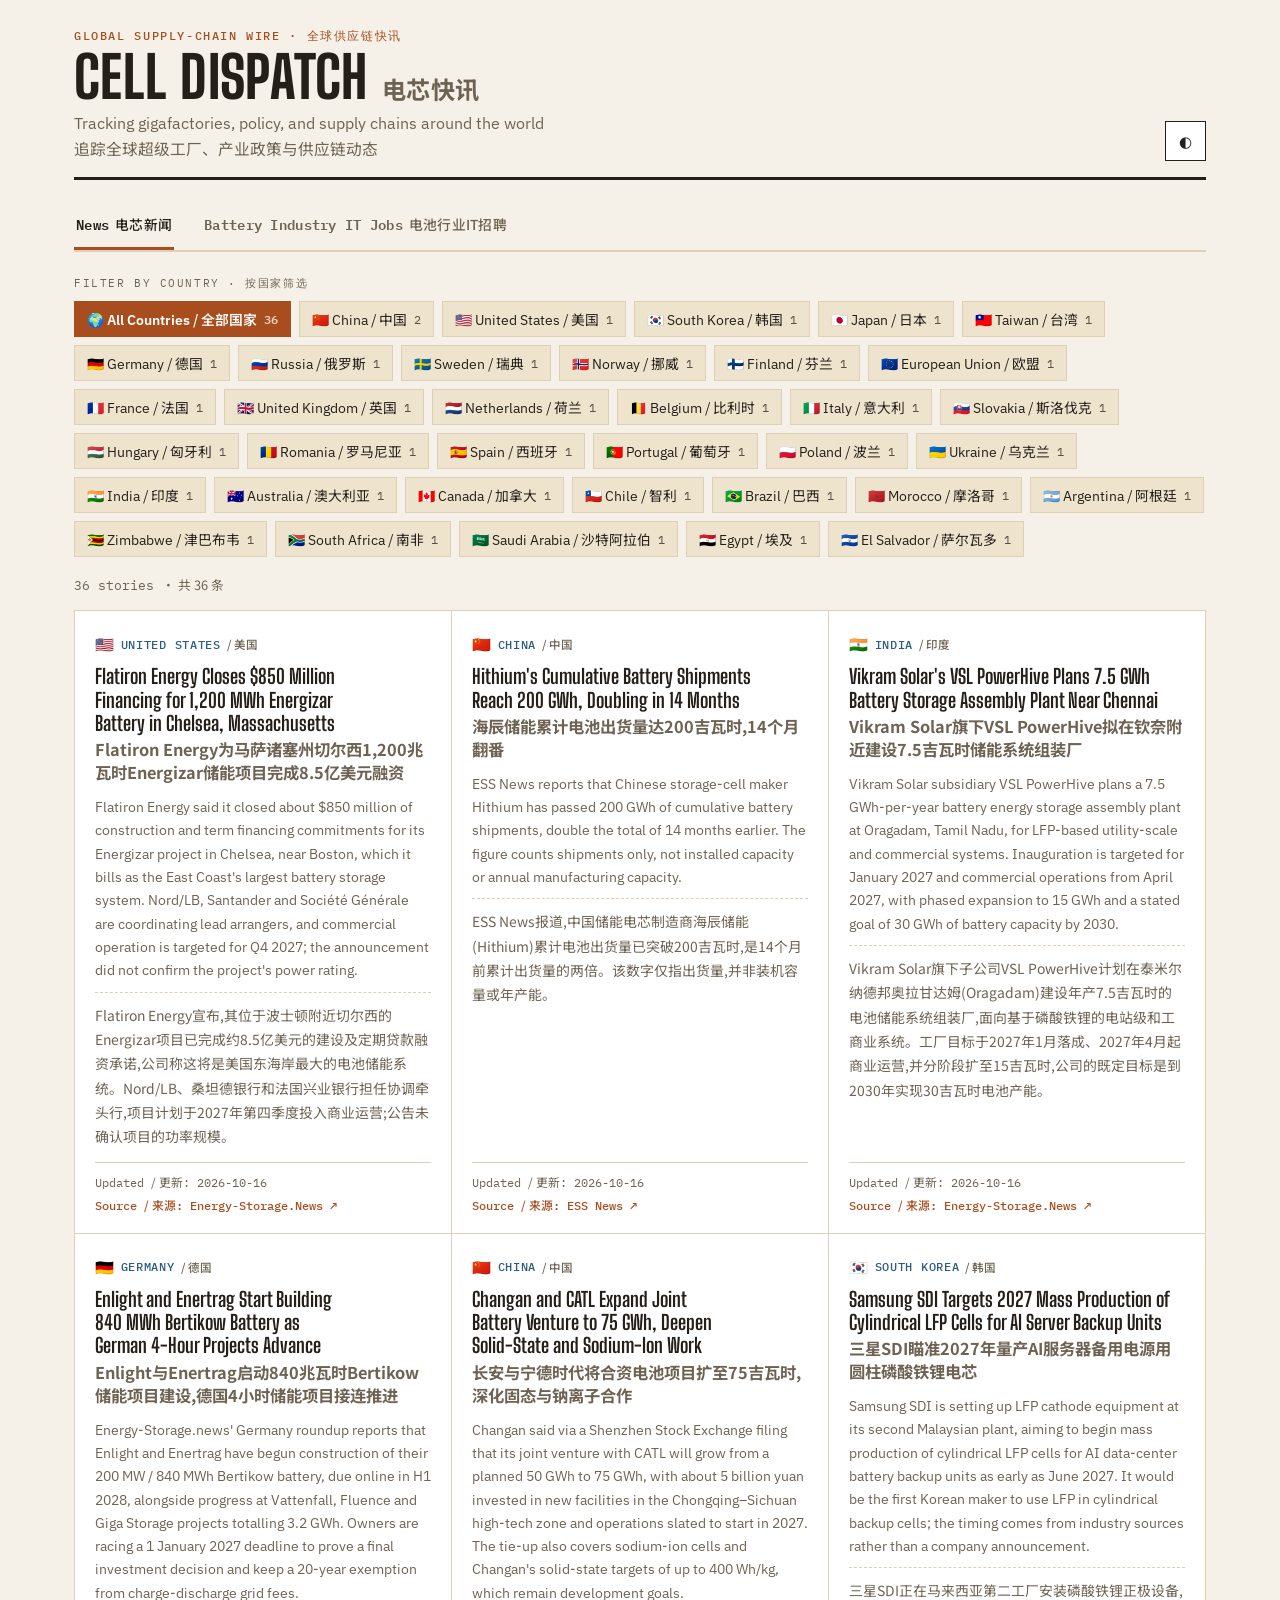
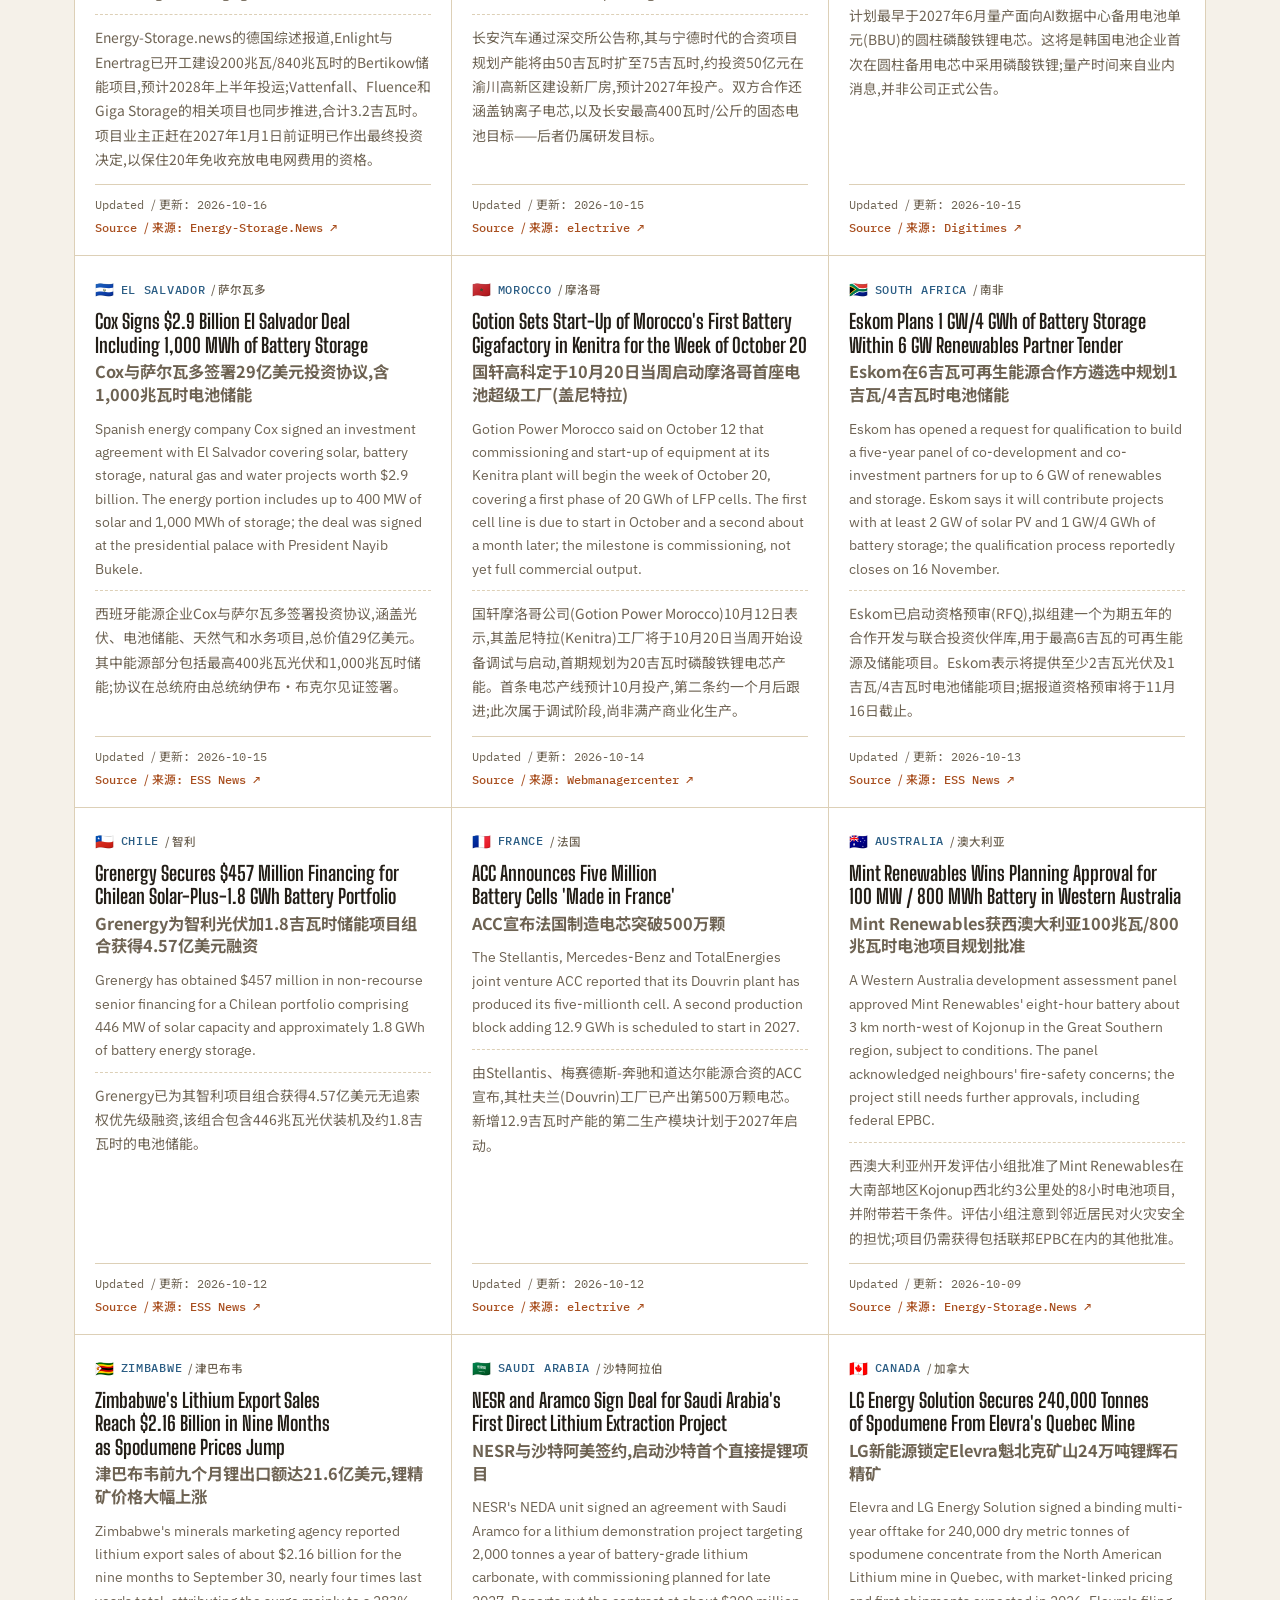
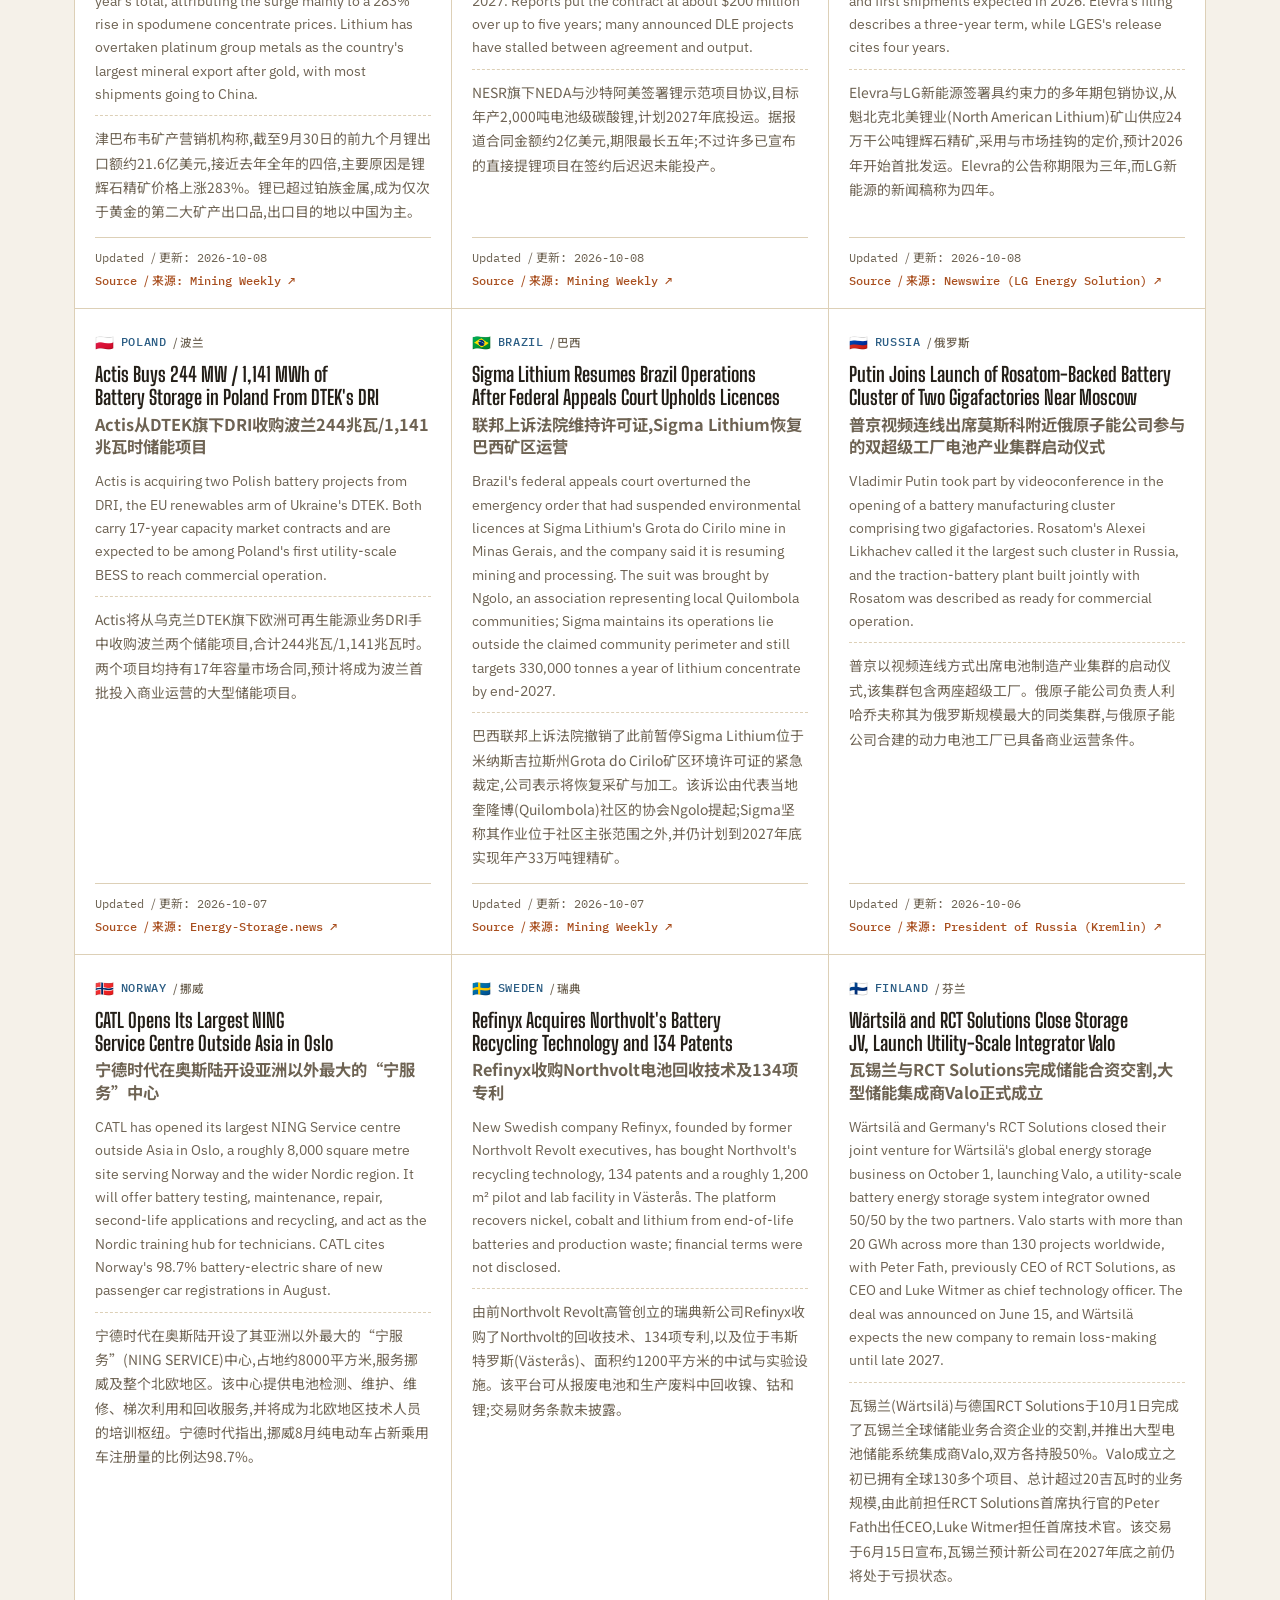
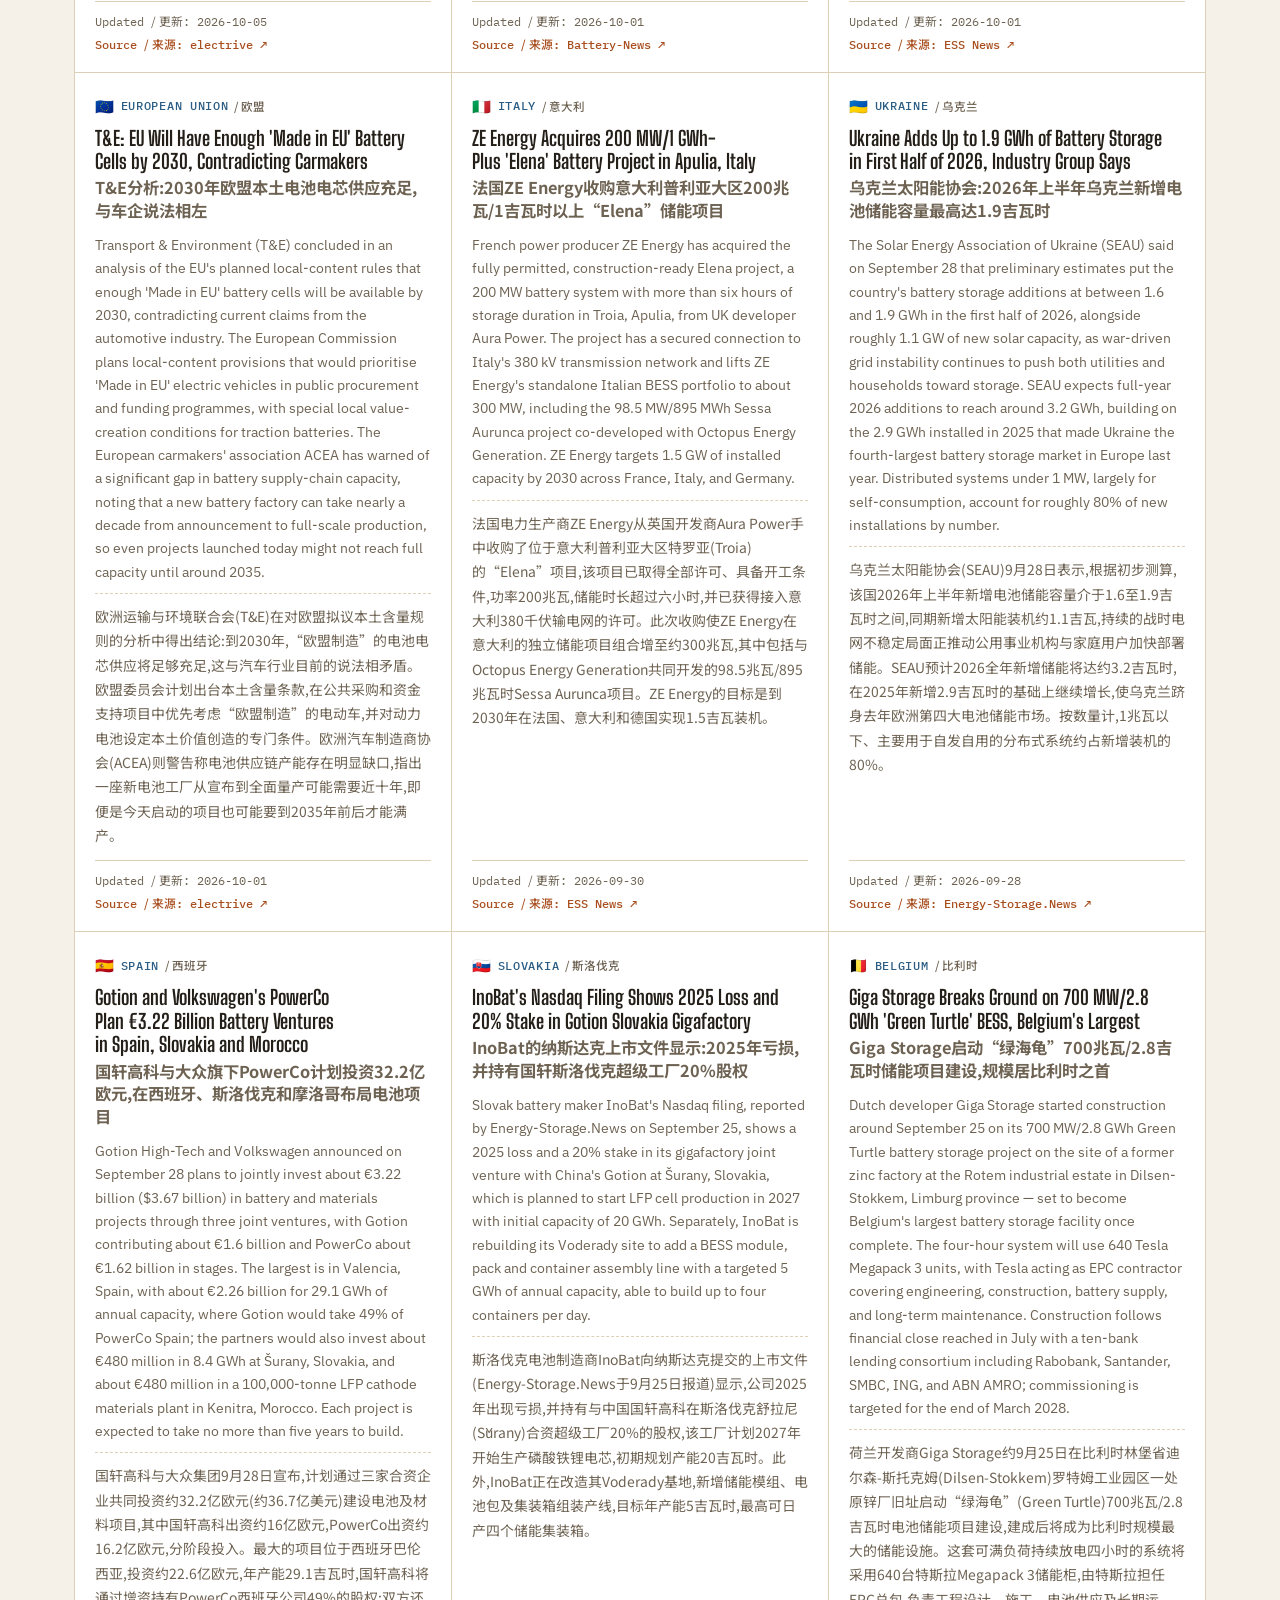
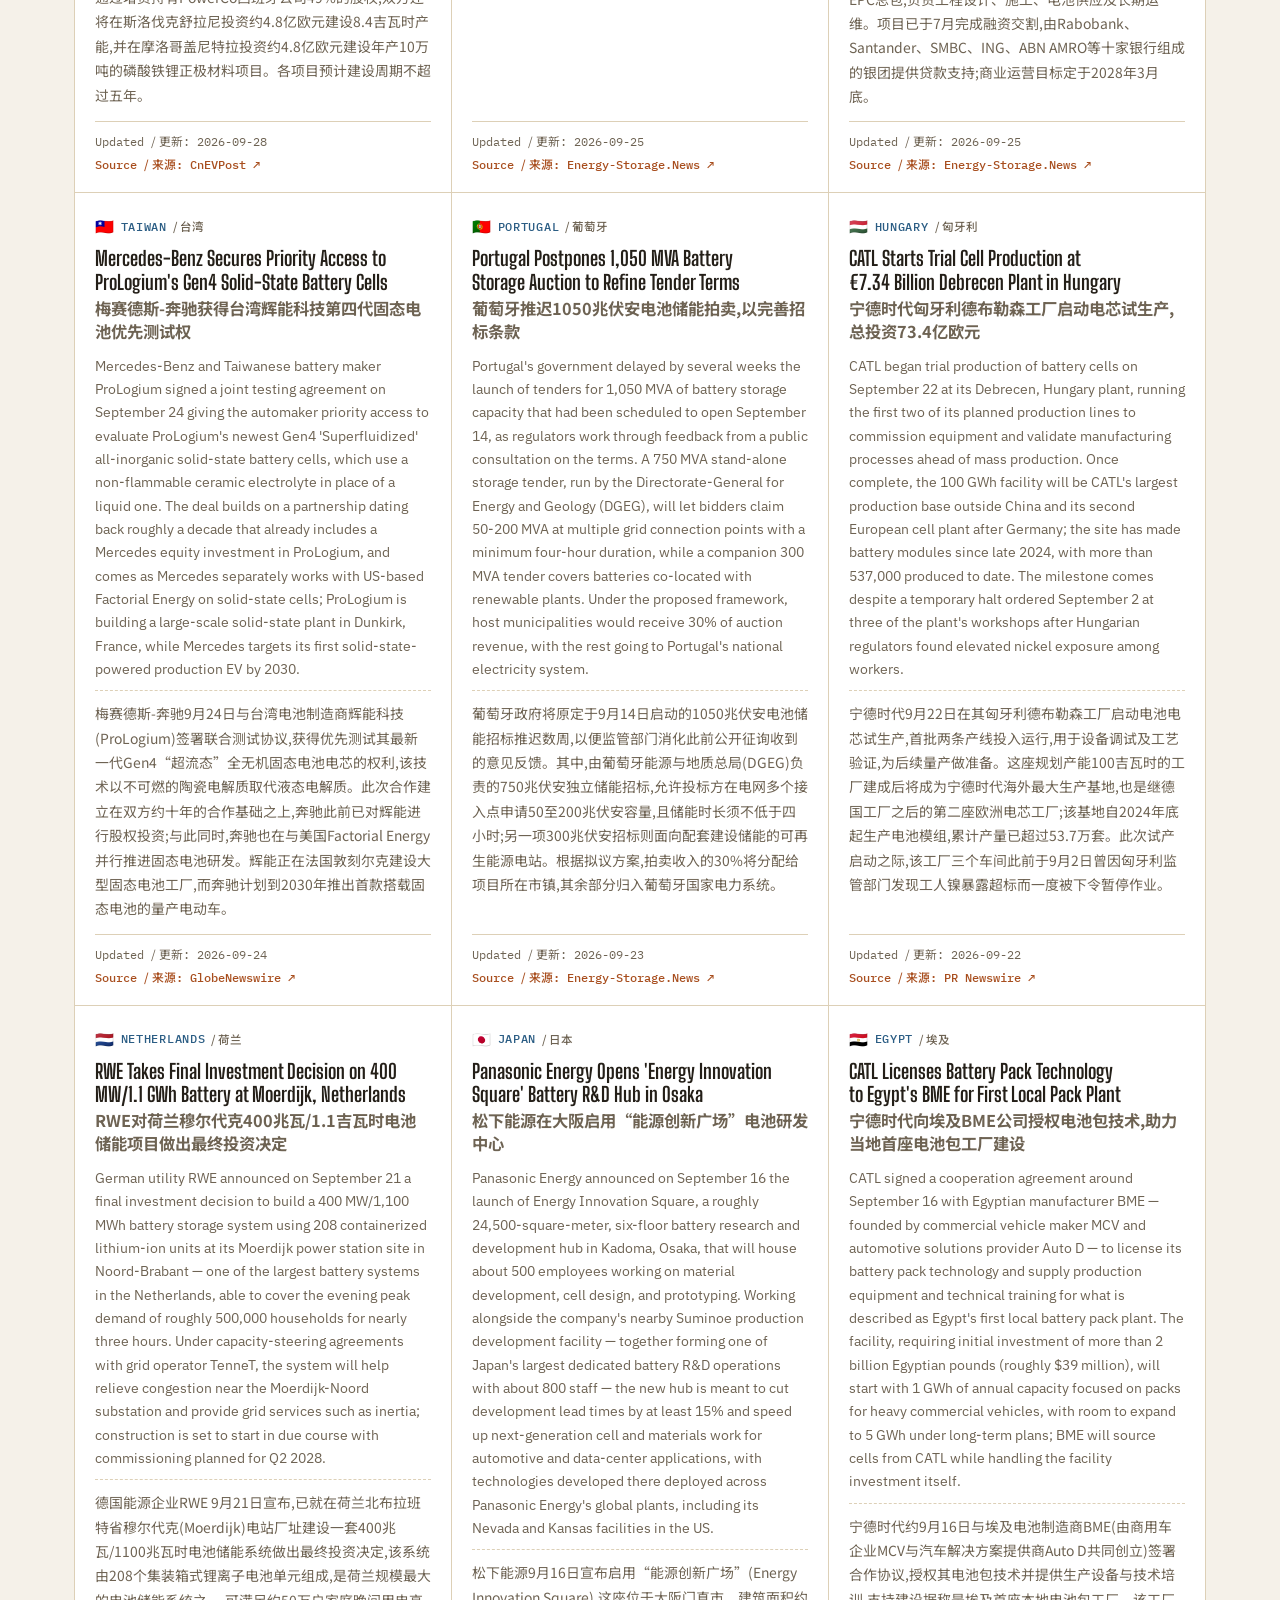
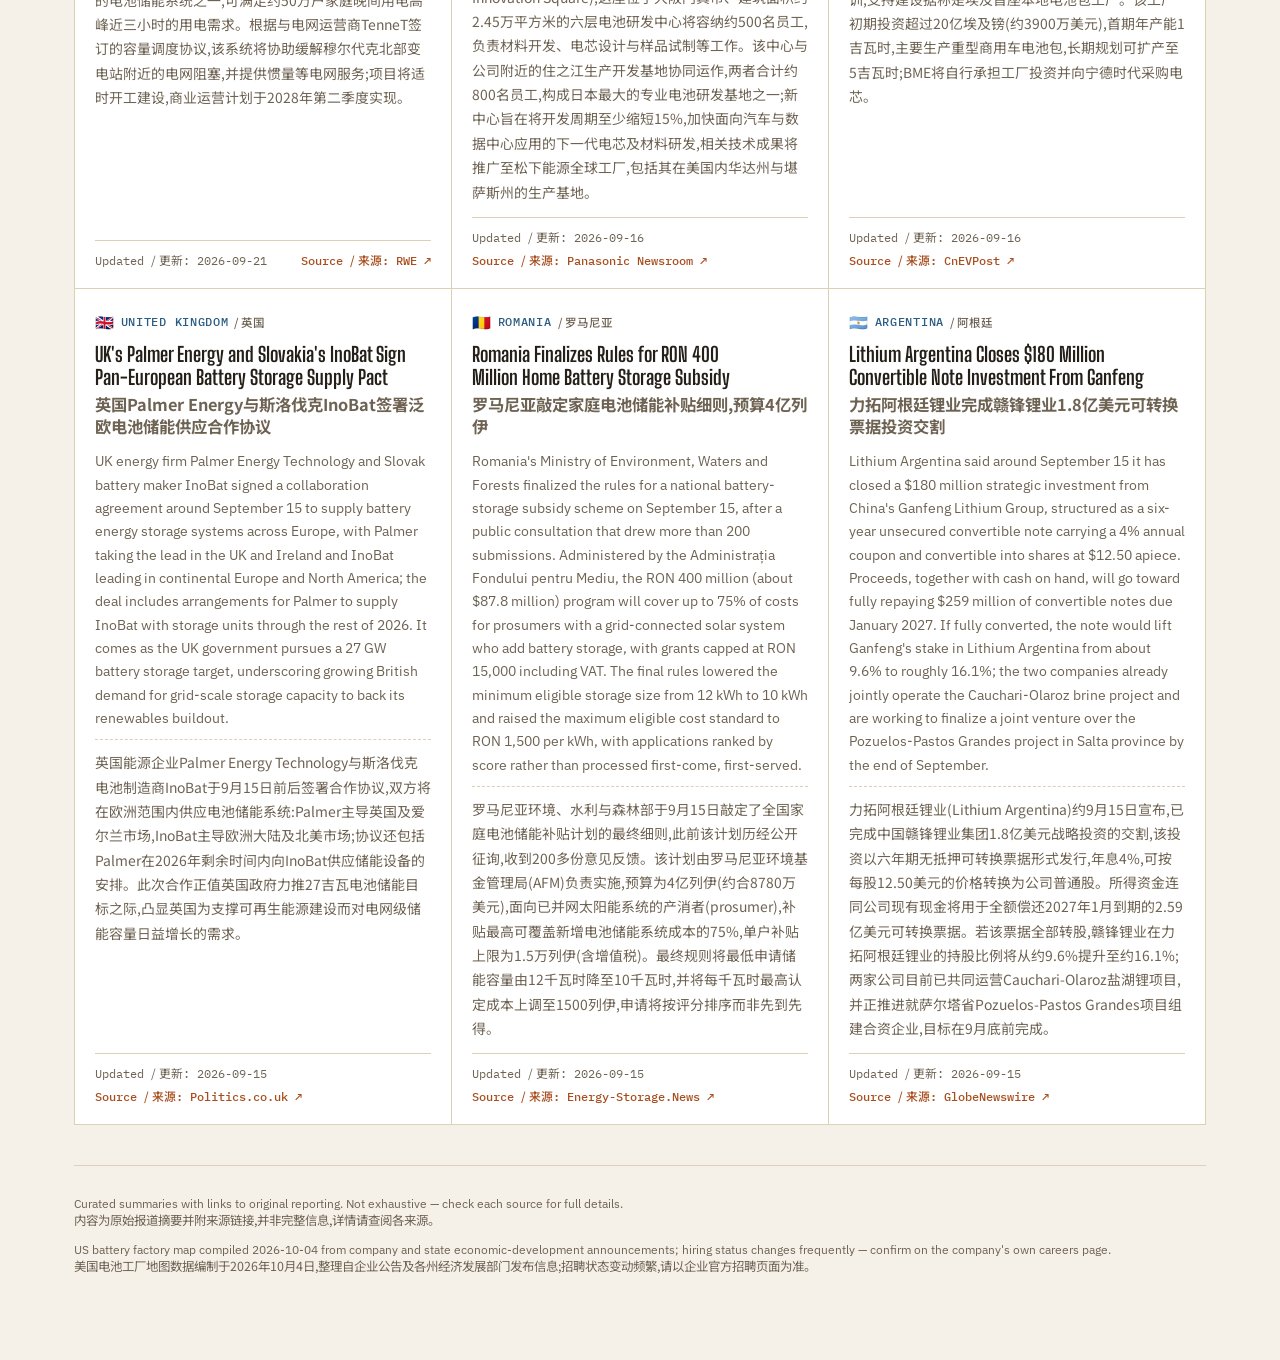
==== commit bf292baa: "Add News / Battery Industry IT Jobs tabs; add Panasonic MES Analyst posting Splits the page into two" ====
--- a/index.html
+++ b/index.html
@@ -21,14 +21,22 @@
       </div>
     </header>
 
-    <nav class="filter-strip" aria-label="Filter by country">
-      <p class="filter-label">Filter by country · 按国家筛选</p>
-      <div class="chips" id="country-chips"></div>
+    <nav class="tabs" role="tablist" aria-label="Site sections">
+      <button class="tab-btn" id="tab-btn-news" role="tab" type="button" aria-selected="true" aria-controls="tab-panel-news">News<span class="zh">电芯新闻</span></button>
+      <button class="tab-btn" id="tab-btn-jobs" role="tab" type="button" aria-selected="false" aria-controls="tab-panel-jobs">Battery Industry IT Jobs<span class="zh">电池行业IT招聘</span></button>
     </nav>
-    <p class="result-count" id="result-count"></p>
 
-    <main class="grid" id="news-grid"></main>
+    <section id="tab-panel-news" class="tab-panel" role="tabpanel" aria-labelledby="tab-btn-news">
+      <nav class="filter-strip" aria-label="Filter by country">
+        <p class="filter-label">Filter by country · 按国家筛选</p>
+        <div class="chips" id="country-chips"></div>
+      </nav>
+      <p class="result-count" id="result-count"></p>
 
+      <main class="grid" id="news-grid"></main>
+    </section>
+
+    <section id="tab-panel-jobs" class="tab-panel" role="tabpanel" aria-labelledby="tab-btn-jobs" hidden>
     <section class="usmap-section" aria-labelledby="usmap-heading">
       <p class="filter-label" id="usmap-heading">US battery manufacturing map · 美国电池工厂地图</p>
       <p class="usmap-note">Every type of next-generation battery factory sited in the US — lithium-ion, LFP, sodium-ion, iron-air — with the company, plant, and city, plus a link to the company site and today's hiring status. Hover or tap a pin for a quick label, or browse the full list below.<span class="zh">涵盖美国境内各类新能源电池工厂——锂离子、磷酸铁锂、钠离子、铁空气电池等——标注公司、工厂与所在城市,并附公司官网链接及当前招聘状态。将鼠标悬停或点击图钉可查看简要标签,完整列表见下方。</span></p>
@@ -172,6 +180,7 @@
 
       <div class="usmap-list" id="usmap-list"></div>
     </section>
+    </section>
 
     <footer class="site-footer">
       <p>Curated summaries with links to original reporting. Not exhaustive — check each source for full details.<br><span class="zh">内容为原始报道摘要并附来源链接,并非完整信息,详情请查阅各来源。</span></p>
--- a/css/style.css
+++ b/css/style.css
@@ -352,9 +352,47 @@
 
 /* ---------- US battery factory map ---------- */
 .usmap-section {
-  margin-top: 48px;
-  padding-top: 32px;
-  border-top: 3px solid var(--text);
+  margin-top: 0;
+}
+
+/* ---------- Tabs ---------- */
+.tabs {
+  display: flex;
+  gap: 28px;
+  border-bottom: 2px solid var(--border);
+  margin-bottom: 24px;
+}
+
+.tab-btn {
+  background: none;
+  border: none;
+  border-bottom: 3px solid transparent;
+  padding: 10px 2px 12px;
+  font-family: "IBM Plex Mono", monospace;
+  font-size: 0.86rem;
+  font-weight: 600;
+  letter-spacing: 0.02em;
+  color: var(--text-dim);
+  transition: color 0.15s ease, border-color 0.15s ease;
+}
+
+.tab-btn .zh {
+  font-family: "Noto Sans SC", sans-serif;
+  font-weight: 500;
+  margin-left: 6px;
+}
+
+.tab-btn:hover {
+  color: var(--text);
+}
+
+.tab-btn[aria-selected="true"] {
+  color: var(--text);
+  border-bottom-color: var(--accent);
+}
+
+.tab-panel[hidden] {
+  display: none;
 }
 
 .usmap-note {
@@ -604,6 +642,111 @@
   margin: 0;
 }
 
+.usmap-card__tech {
+  display: flex;
+  align-items: flex-start;
+  gap: 7px;
+  font-size: 0.78rem;
+  color: var(--text-dim);
+  margin: 0;
+  line-height: 1.5;
+}
+
+.tech-badge {
+  flex: none;
+  font-family: "IBM Plex Mono", monospace;
+  font-size: 0.64rem;
+  font-weight: 600;
+  letter-spacing: 0.04em;
+  text-transform: uppercase;
+  padding: 2px 6px;
+  border: 1px solid var(--border);
+  border-radius: 3px;
+  margin-top: 1px;
+}
+
+.tech-badge--yes {
+  color: var(--accent-2);
+  border-color: var(--accent-2);
+}
+
+.tech-badge--unclear {
+  color: var(--text-dim);
+  border-style: dashed;
+}
+
+.usmap-card__tech .zh {
+  display: block;
+  margin-top: 2px;
+}
+
+.usmap-card__updated {
+  color: var(--text-dim);
+  font-size: 0.72rem;
+  font-family: "IBM Plex Mono", monospace;
+  margin: 0;
+}
+
+.usmap-card__updated .zh {
+  margin-left: 4px;
+}
+
+.usmap-card__job {
+  background: var(--surface-2);
+  border: 1px solid var(--border);
+  border-radius: 6px;
+  padding: 10px 12px;
+  display: flex;
+  flex-direction: column;
+  gap: 6px;
+}
+
+.usmap-card__job-title {
+  font-weight: 600;
+  font-size: 0.82rem;
+  margin: 0;
+}
+
+.usmap-card__job-title .zh {
+  display: block;
+  font-weight: 500;
+  color: var(--text-dim);
+  margin-top: 1px;
+}
+
+.usmap-card__job-reqs {
+  margin: 0;
+  padding-left: 16px;
+  font-size: 0.76rem;
+  color: var(--text-dim);
+  line-height: 1.5;
+  display: flex;
+  flex-direction: column;
+  gap: 3px;
+}
+
+.usmap-card__job-reqs li .zh {
+  display: block;
+  margin-top: 1px;
+}
+
+.usmap-card__job-link {
+  font-family: "IBM Plex Mono", monospace;
+  color: var(--accent-2);
+  text-decoration: none;
+  font-weight: 500;
+  font-size: 0.74rem;
+}
+
+.usmap-card__job-link .zh {
+  color: var(--text-dim);
+  font-weight: 400;
+}
+
+.usmap-card__job-link:hover {
+  text-decoration: underline;
+}
+
 .usmap-card__note {
   color: var(--text-dim);
   font-size: 0.84rem;
